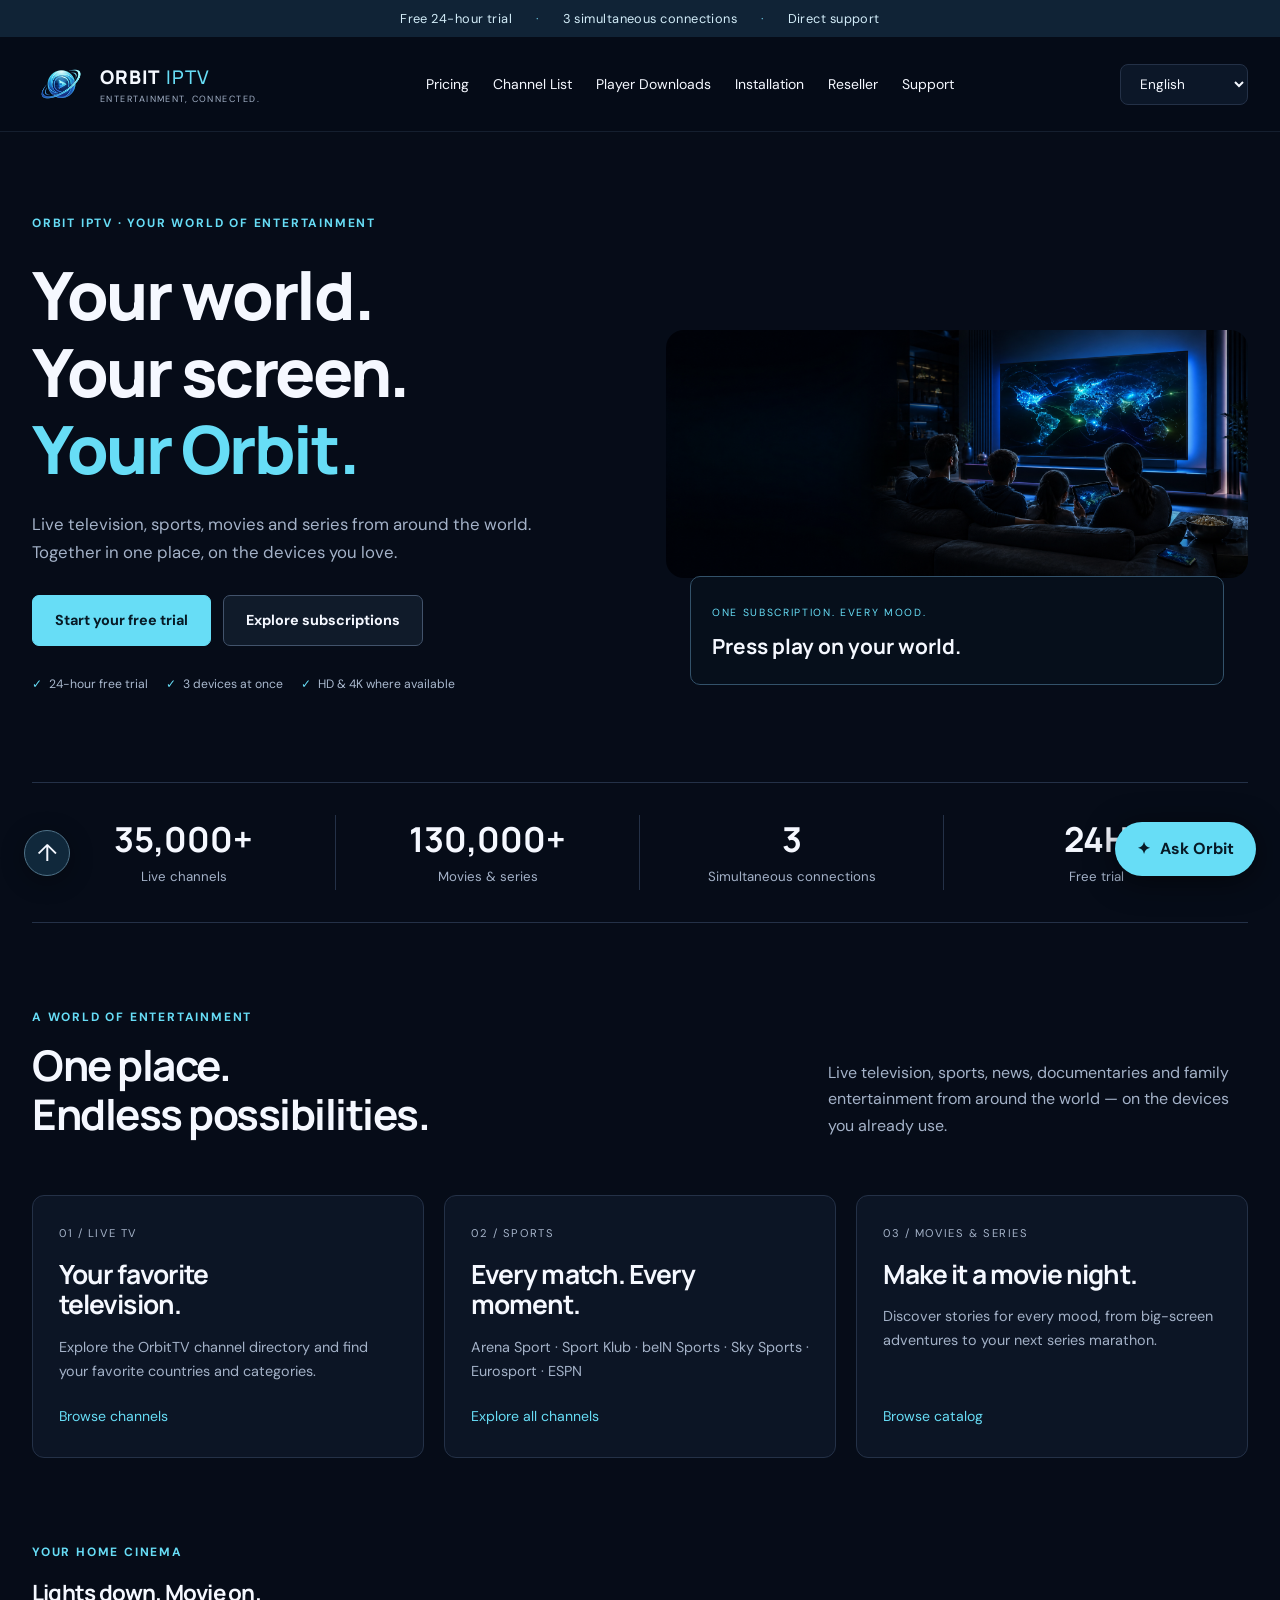
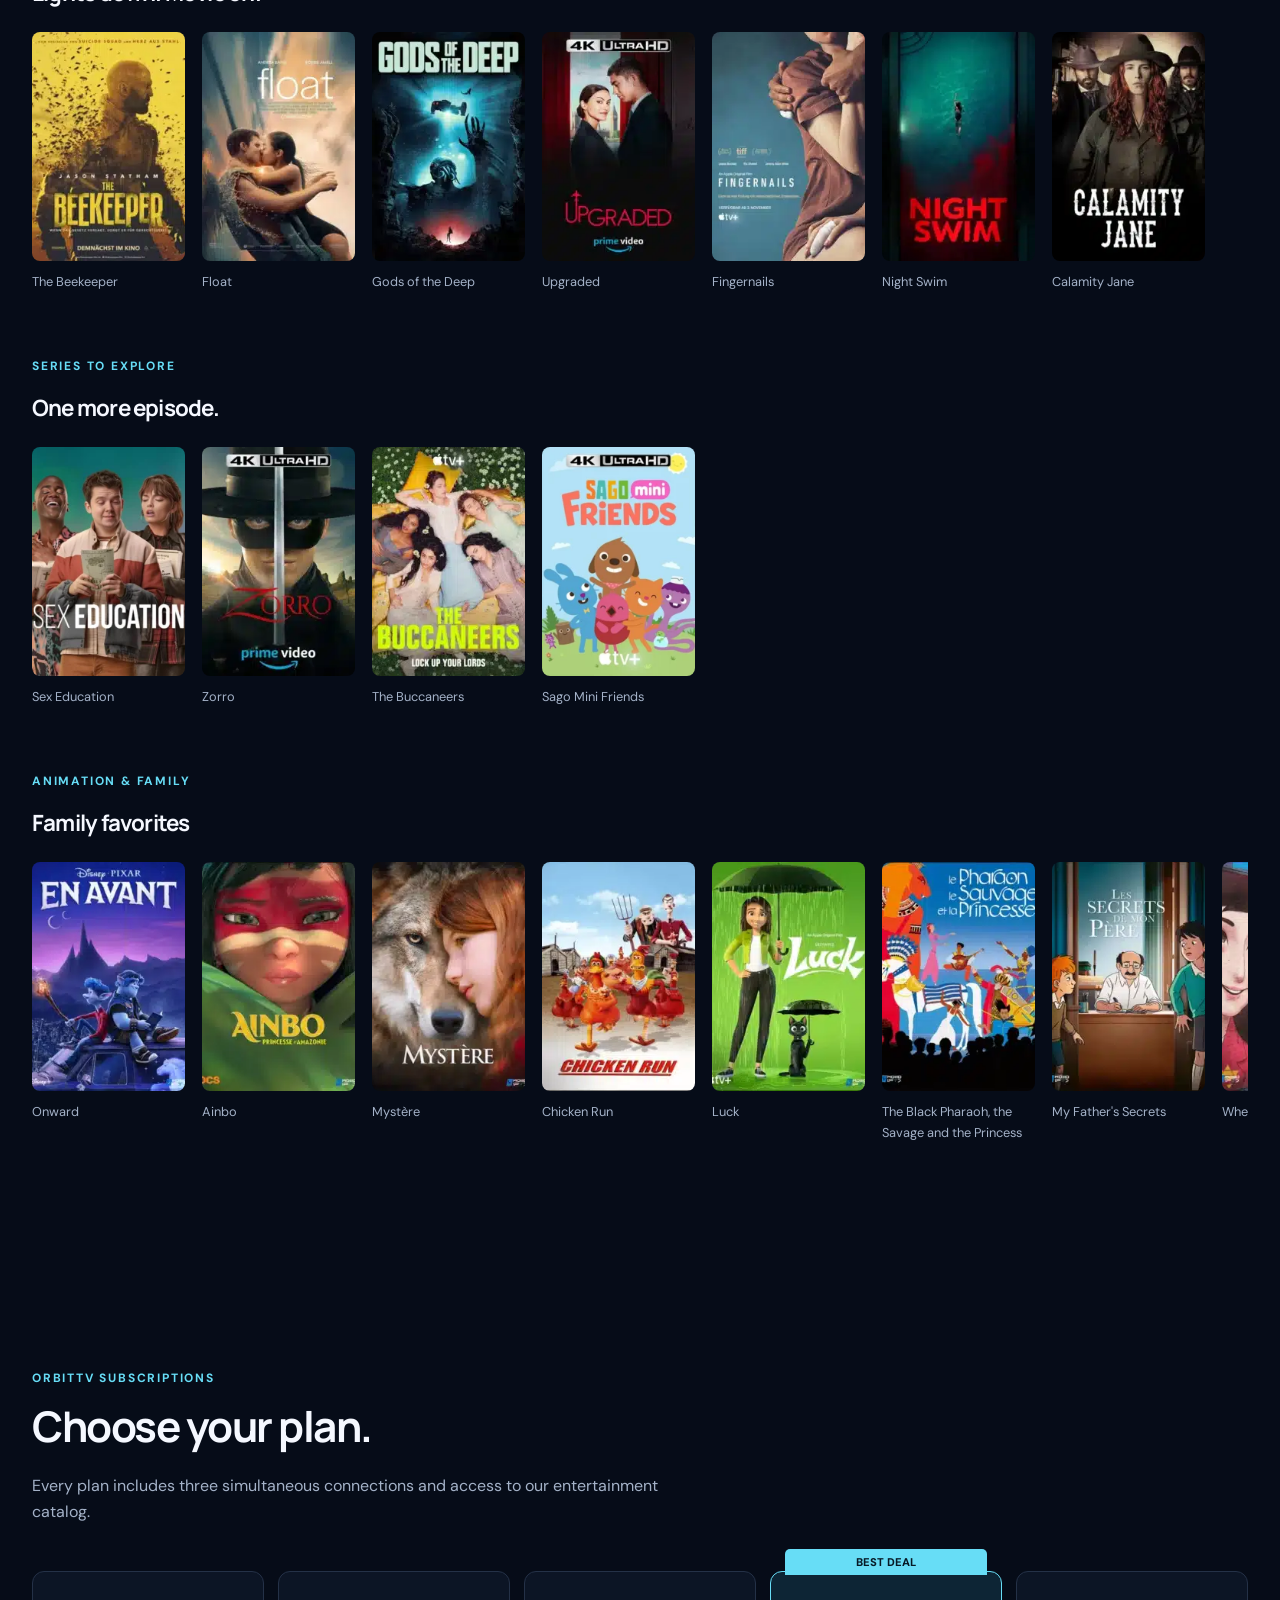
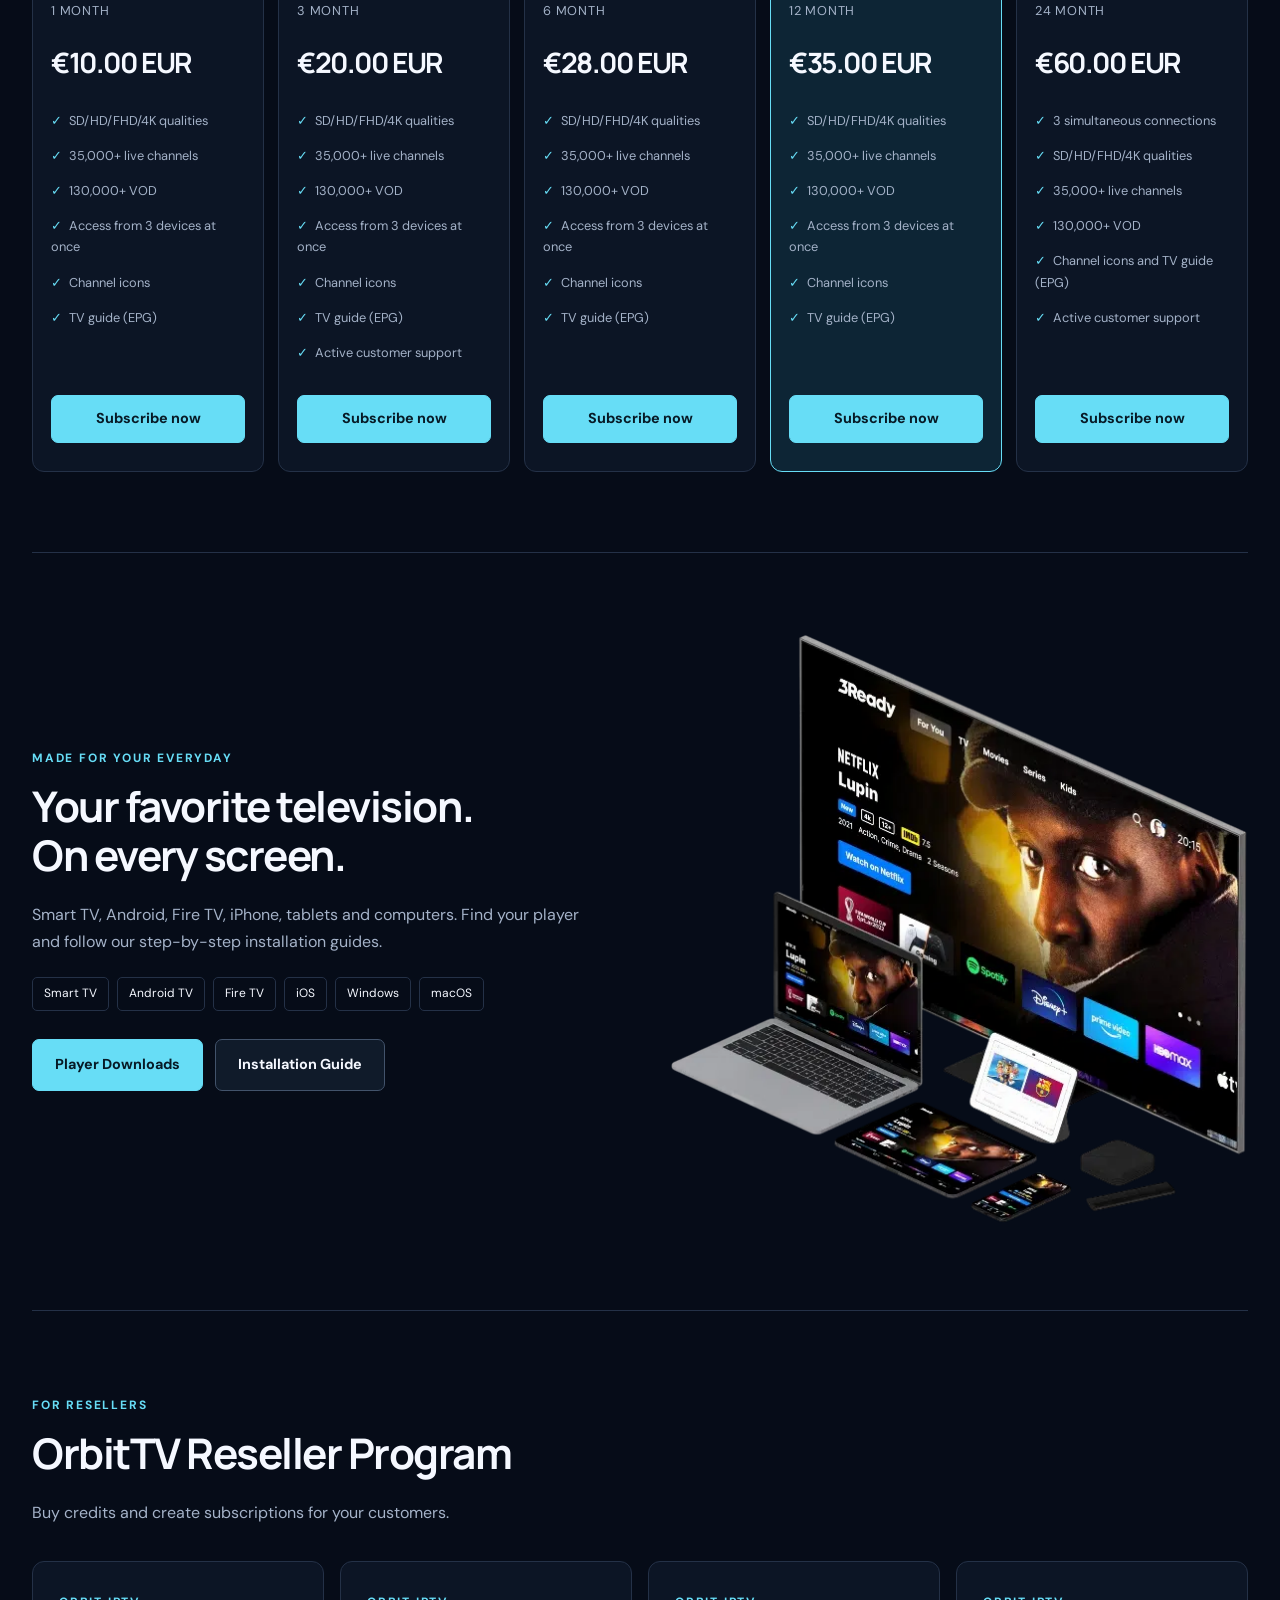
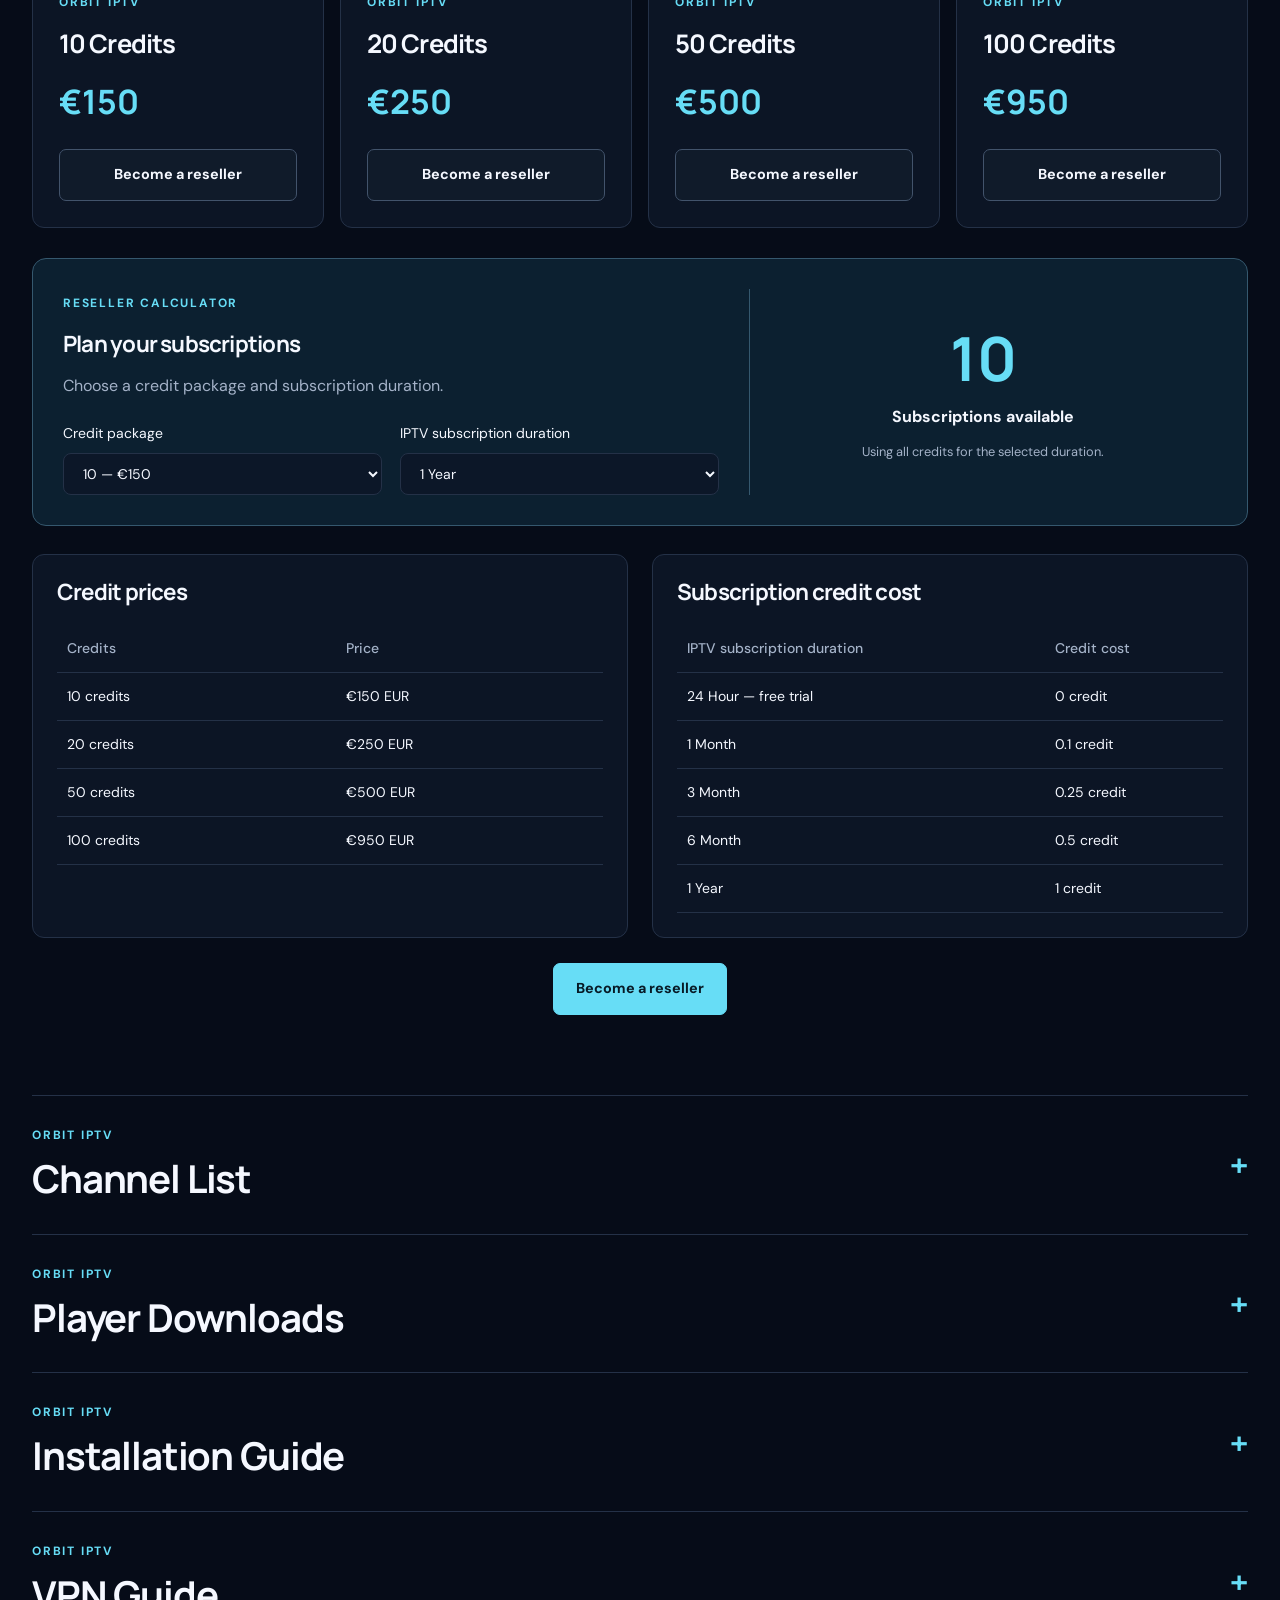
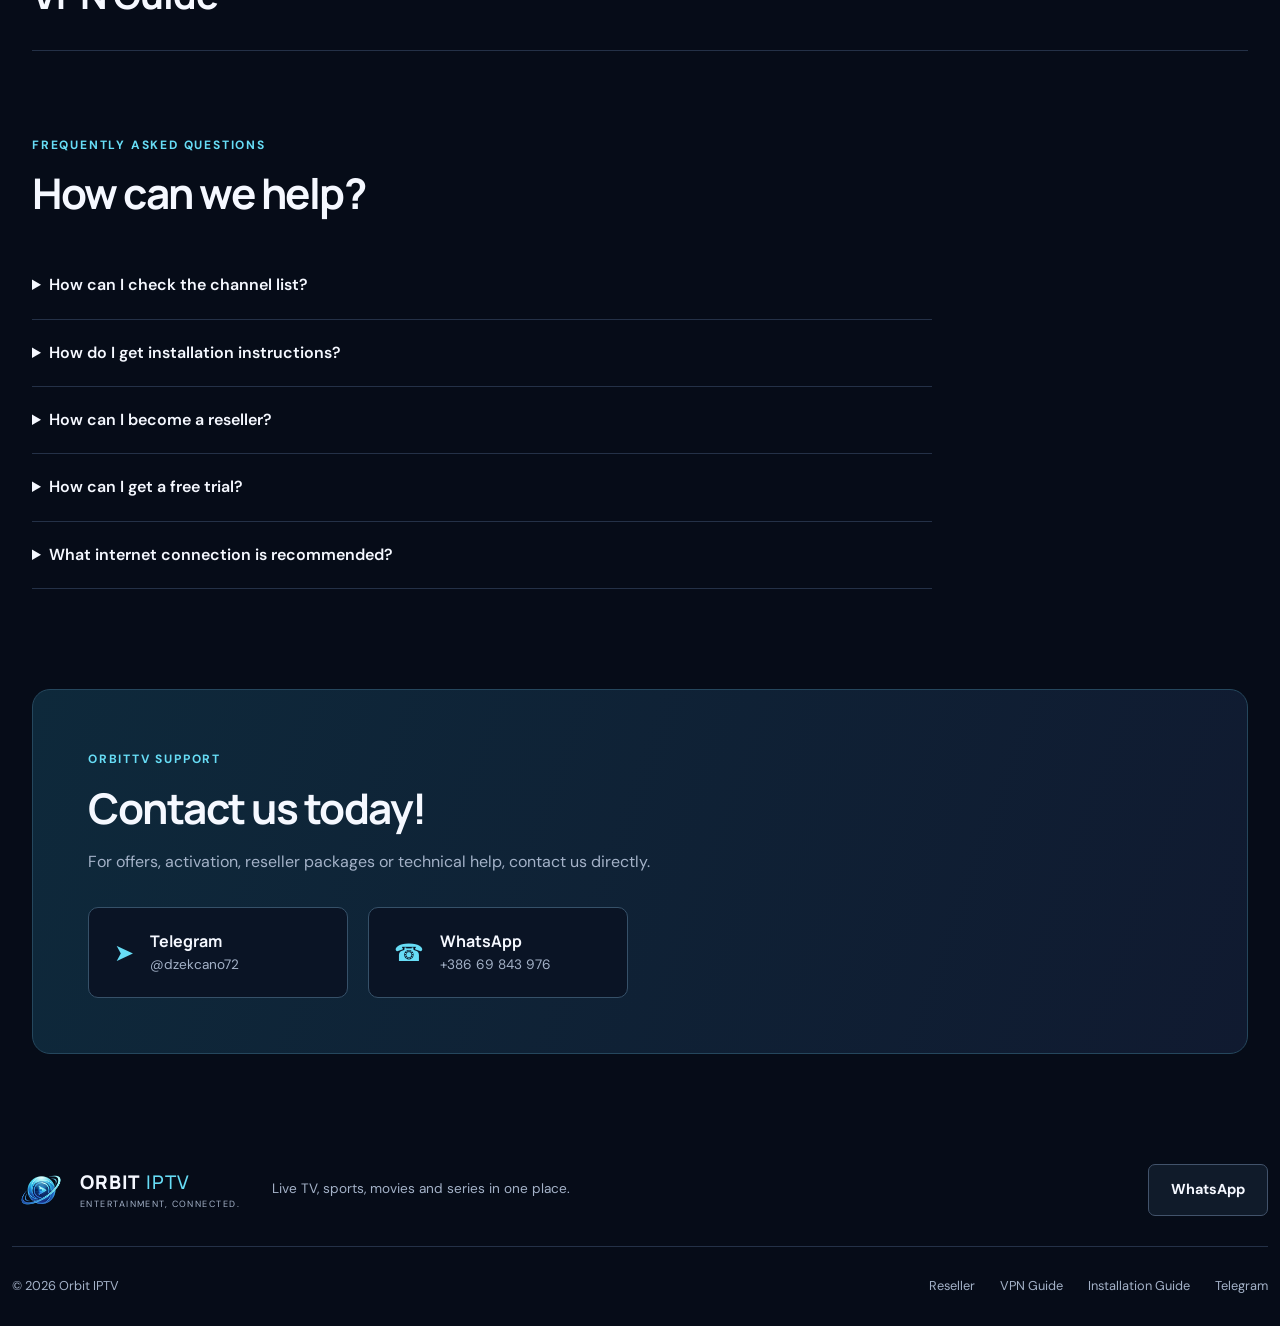
==== index.html @ 63619c40 "Publish Orbit IPTV one-page multilingual website" ====
<!doctype html><html lang="en"><head><meta charset="utf-8"><meta name="viewport" content="width=device-width,initial-scale=1"><title>Live TV. Movies. Your world. | Orbit IPTV</title><meta name="description" content="International live TV, sports, movies and series. Explore Orbit IPTV subscriptions, a free 24-hour trial, player downloads and device setup guides."><meta name="theme-color" content="#060c18"><link rel="icon" href="assets/logo.png"><meta property="og:title" content="Live TV. Movies. Your world. | Orbit IPTV"><meta property="og:description" content="Live TV, sports, movies and series. Three simultaneous connections and direct support."><meta property="og:image" content="https://orbitiptv.github.io/assets/orbit-logo.png"><link rel="stylesheet" href="style.css"><script src="site-language.js" defer></script><script src="app.js" defer></script><script src="catalog.js" defer></script><script src="guide.js" defer></script><script src="chat.js" defer></script></head><body class="" id="top"><a class="skip" href="#main">Skip to content</a><div class="announcement">Free 24-hour trial <span>·</span> 3 simultaneous connections <span>·</span> Direct support</div><header class="header"><div class="nav-shell"><a class="brand" href="#top" aria-label="Orbit IPTV home"><img src="assets/logo.png" width="58" height="50" alt="Orbit IPTV"><span>ORBIT<span class="brand-light"> IPTV</span><small>ENTERTAINMENT, CONNECTED.</small></span></a><button class="menu-toggle" aria-label="Open navigation" aria-expanded="false" aria-controls="main-nav">☰</button><nav id="main-nav" aria-label="Main navigation"><a href="#pricing">Pricing</a><a href="#channels">Channel List</a><a href="#players">Player Downloads</a><a href="#installation">Installation</a><a href="#resellers">Reseller</a><a href="#support">Support</a></nav><select id="site-language" aria-label="Choose language"><option value="en">English</option></select></div></header><main id="main"><section class="hero"><div class="hero-copy"><p class="eyebrow">ORBIT IPTV · YOUR WORLD OF ENTERTAINMENT</p><h1>Your world.<br>Your screen.<br><em>Your Orbit.</em></h1><p class="lead">Live television, sports, movies and series from around the world. Together in one place, on the devices you love.</p><div class="hero-actions"><a class="primary" href="https://wa.me/38669843976?text=Hello%2C%20I%20would%20like%20a%20free%2024-hour%20Orbit%20IPTV%20trial.">Start your free trial</a><a class="secondary" href="#pricing">Explore subscriptions</a></div><div class="hero-proof"><span>24-hour free trial</span><span>3 devices at once</span><span>HD &amp; 4K where available</span></div></div><div class="hero-art"><img src="assets/cinema.png" alt="OrbitTV entertainment on your home screen" width="720" height="720" fetchpriority="high"><div class="art-caption"><span>ONE SUBSCRIPTION. EVERY MOOD.</span><strong>Press play on your world.</strong></div></div></section><section class="stats-band" aria-label="Orbit IPTV at a glance"><div><strong>35,000+</strong><span>Live channels</span></div><div><strong>130,000+</strong><span>Movies &amp; series</span></div><div><strong>3</strong><span>Simultaneous connections</span></div><div><strong>24H</strong><span>Free trial</span></div></section><section class="section"><div class="section-heading split-heading"><div><span class="eyebrow">A WORLD OF ENTERTAINMENT</span><h2>One place.<br>Endless possibilities.</h2></div><p>Live television, sports, news, documentaries and family entertainment from around the world — on the devices you already use.</p></div><div class="category-grid"><a href="#channels" class="category-card"><span class="category-index">01 / LIVE TV</span><h3>Your favorite television.</h3><p>Explore the OrbitTV channel directory and find your favorite countries and categories.</p><span class="text-link">Browse channels</span></a><a href="#channels" class="category-card"><span class="category-index">02 / SPORTS</span><h3>Every match. Every moment.</h3><p>Arena Sport · Sport Klub · beIN Sports · Sky Sports · Eurosport · ESPN</p><span class="text-link">Explore all channels</span></a><a href="#channels" class="category-card"><span class="category-index">03 / MOVIES & SERIES</span><h3>Make it a movie night.</h3><p>Discover stories for every mood, from big-screen adventures to your next series marathon.</p><span class="text-link">Browse catalog</span></a></div></section><div class="section movie-section"><section class="poster-shelf" aria-labelledby="movie-heading"><div class="shelf-heading"><div><span class="eyebrow">YOUR HOME CINEMA</span><h3 id="movie-heading">Lights down. Movie on.</h3></div></div><div id="movie-track" class="poster-track" tabindex="0" role="region" aria-label="Lights down. Movie on. carousel"><figure class="poster-card"><img src="assets/imported/assets_entertainment_movie-1.webp" alt="The Beekeeper poster" loading="lazy" width="200" height="300"><figcaption>The Beekeeper</figcaption></figure><figure class="poster-card"><img src="assets/imported/assets_entertainment_movie-2.webp" alt="Float poster" loading="lazy" width="200" height="300"><figcaption>Float</figcaption></figure><figure class="poster-card"><img src="assets/imported/assets_entertainment_movie-3.webp" alt="Gods of the Deep poster" loading="lazy" width="200" height="300"><figcaption>Gods of the Deep</figcaption></figure><figure class="poster-card"><img src="assets/imported/assets_entertainment_movie-4.webp" alt="Upgraded poster" loading="lazy" width="200" height="300"><figcaption>Upgraded</figcaption></figure><figure class="poster-card"><img src="assets/imported/assets_entertainment_movie-5.webp" alt="Fingernails poster" loading="lazy" width="200" height="300"><figcaption>Fingernails</figcaption></figure><figure class="poster-card"><img src="assets/imported/assets_entertainment_movie-6.webp" alt="Night Swim poster" loading="lazy" width="200" height="300"><figcaption>Night Swim</figcaption></figure><figure class="poster-card"><img src="assets/imported/assets_entertainment_movie-7.webp" alt="Calamity Jane poster" loading="lazy" width="200" height="300"><figcaption>Calamity Jane</figcaption></figure></div></section><section class="poster-shelf" aria-labelledby="series-heading"><div class="shelf-heading"><div><span class="eyebrow">SERIES TO EXPLORE</span><h3 id="series-heading">One more episode.</h3></div></div><div id="series-track" class="poster-track" tabindex="0" role="region" aria-label="One more episode. carousel"><figure class="poster-card"><img src="assets/imported/assets_entertainment_series-1.webp" alt="Sex Education poster" loading="lazy" width="200" height="300"><figcaption>Sex Education</figcaption></figure><figure class="poster-card"><img src="assets/imported/assets_entertainment_series-2.webp" alt="Zorro poster" loading="lazy" width="200" height="300"><figcaption>Zorro</figcaption></figure><figure class="poster-card"><img src="assets/imported/assets_entertainment_series-3.webp" alt="The Buccaneers poster" loading="lazy" width="200" height="300"><figcaption>The Buccaneers</figcaption></figure><figure class="poster-card"><img src="assets/imported/assets_entertainment_series-4.webp" alt="Sago Mini Friends poster" loading="lazy" width="200" height="300"><figcaption>Sago Mini Friends</figcaption></figure></div></section><section class="poster-shelf" aria-labelledby="kids-heading"><div class="shelf-heading"><div><span class="eyebrow">ANIMATION & FAMILY</span><h3 id="kids-heading">Family favorites</h3></div></div><div id="kids-track" class="poster-track" tabindex="0" role="region" aria-label="Family favorites carousel"><figure class="poster-card"><img src="assets/imported/assets_entertainment_kids-1.webp" alt="Onward poster" loading="lazy" width="200" height="300"><figcaption>Onward</figcaption></figure><figure class="poster-card"><img src="assets/imported/assets_entertainment_kids-2.webp" alt="Ainbo poster" loading="lazy" width="200" height="300"><figcaption>Ainbo</figcaption></figure><figure class="poster-card"><img src="assets/imported/assets_entertainment_kids-3.webp" alt="Mystère poster" loading="lazy" width="200" height="300"><figcaption>Mystère</figcaption></figure><figure class="poster-card"><img src="assets/imported/assets_entertainment_kids-4.webp" alt="Chicken Run poster" loading="lazy" width="200" height="300"><figcaption>Chicken Run</figcaption></figure><figure class="poster-card"><img src="assets/imported/assets_entertainment_kids-5.webp" alt="Luck poster" loading="lazy" width="200" height="300"><figcaption>Luck</figcaption></figure><figure class="poster-card"><img src="assets/imported/assets_entertainment_kids-6.webp" alt="The Black Pharaoh, the Savage and the Princess poster" loading="lazy" width="200" height="300"><figcaption>The Black Pharaoh, the Savage and the Princess</figcaption></figure><figure class="poster-card"><img src="assets/imported/assets_entertainment_kids-7.webp" alt="My Father&#x27;s Secrets poster" loading="lazy" width="200" height="300"><figcaption>My Father&#x27;s Secrets</figcaption></figure><figure class="poster-card"><img src="assets/imported/assets_entertainment_kids-8.webp" alt="Where Is Anne Frank poster" loading="lazy" width="200" height="300"><figcaption>Where Is Anne Frank</figcaption></figure></div></section></div><section id="pricing" class="section"><div class="section-heading"><span class="eyebrow">OrbitTV subscriptions</span><h2>Choose your plan.</h2><p>Every plan includes three simultaneous connections and access to our entertainment catalog.</p></div><div class="plan-grid"><article><small>1 MONTH</small><strong>€10.00 EUR</strong><ul><li>SD/HD/FHD/4K qualities</li><li>35,000+ live channels</li><li>130,000+ VOD</li><li>Access from 3 devices at once</li><li>Channel icons</li><li>TV guide (EPG)</li></ul><a class="primary" data-order href="https://wa.me/38669843976">Subscribe now</a></article><article><small>3 MONTH</small><strong>€20.00 EUR</strong><ul><li>SD/HD/FHD/4K qualities</li><li>35,000+ live channels</li><li>130,000+ VOD</li><li>Access from 3 devices at once</li><li>Channel icons</li><li>TV guide (EPG)</li><li>Active customer support</li></ul><a class="primary" data-order href="https://wa.me/38669843976">Subscribe now</a></article><article><small>6 MONTH</small><strong>€28.00 EUR</strong><ul><li>SD/HD/FHD/4K qualities</li><li>35,000+ live channels</li><li>130,000+ VOD</li><li>Access from 3 devices at once</li><li>Channel icons</li><li>TV guide (EPG)</li></ul><a class="primary" data-order href="https://wa.me/38669843976">Subscribe now</a></article><article class="best-plan"><i>BEST DEAL</i><small>12 MONTH</small><strong>€35.00 EUR</strong><ul><li>SD/HD/FHD/4K qualities</li><li>35,000+ live channels</li><li>130,000+ VOD</li><li>Access from 3 devices at once</li><li>Channel icons</li><li>TV guide (EPG)</li></ul><a class="primary" data-order href="https://wa.me/38669843976">Subscribe now</a></article><article><small>24 MONTH</small><strong>€60.00 EUR</strong><ul><li>3 simultaneous connections</li><li>SD/HD/FHD/4K qualities</li><li>35,000+ live channels</li><li>130,000+ VOD</li><li>Channel icons and TV guide (EPG)</li><li>Active customer support</li></ul><a class="primary" data-order href="https://wa.me/38669843976">Subscribe now</a></article></div></section><section class="section devices-section"><div><span class="eyebrow">MADE FOR YOUR EVERYDAY</span><h2>Your favorite television.<br>On every screen.</h2><p>Smart TV, Android, Fire TV, iPhone, tablets and computers. Find your player and follow our step-by-step installation guides.</p><div class="device-tags"><span>Smart TV</span><span>Android TV</span><span>Fire TV</span><span>iOS</span><span>Windows</span><span>macOS</span></div><div class="hero-actions"><a class="primary" href="#players">Player Downloads</a><a class="secondary" href="#installation">Installation Guide</a></div></div><img src="assets/devices.webp" alt="Television, tablet and phone showing entertainment" width="800" height="650" loading="lazy"></section><section id="resellers" class="section"><div class="section-heading"><span class="eyebrow">For resellers</span><h2>OrbitTV Reseller Program</h2><p>Buy credits and create subscriptions for your customers.</p></div><div class="reseller-packages"><article><span class="eyebrow">ORBIT IPTV</span><h3><span>10</span> <span>Credits</span></h3><strong class="reseller-price">€150</strong><a class="secondary" href="https://wa.me/38669843976?text=Hello%2C%20I%20would%20like%20the%20Orbit%20IPTV%20reseller%20package%20with%2010%20credits%20for%20%E2%82%AC150.%20Please%20send%20me%20the%20activation%20details.">Become a reseller</a></article><article><span class="eyebrow">ORBIT IPTV</span><h3><span>20</span> <span>Credits</span></h3><strong class="reseller-price">€250</strong><a class="secondary" href="https://wa.me/38669843976?text=Hello%2C%20I%20would%20like%20the%20Orbit%20IPTV%20reseller%20package%20with%2020%20credits%20for%20%E2%82%AC250.%20Please%20send%20me%20the%20activation%20details.">Become a reseller</a></article><article><span class="eyebrow">ORBIT IPTV</span><h3><span>50</span> <span>Credits</span></h3><strong class="reseller-price">€500</strong><a class="secondary" href="https://wa.me/38669843976?text=Hello%2C%20I%20would%20like%20the%20Orbit%20IPTV%20reseller%20package%20with%2050%20credits%20for%20%E2%82%AC500.%20Please%20send%20me%20the%20activation%20details.">Become a reseller</a></article><article><span class="eyebrow">ORBIT IPTV</span><h3><span>100</span> <span>Credits</span></h3><strong class="reseller-price">€950</strong><a class="secondary" href="https://wa.me/38669843976?text=Hello%2C%20I%20would%20like%20the%20Orbit%20IPTV%20reseller%20package%20with%20100%20credits%20for%20%E2%82%AC950.%20Please%20send%20me%20the%20activation%20details.">Become a reseller</a></article></div><div class="reseller-calculator"><div><span class="eyebrow">Reseller calculator</span><h3>Plan your subscriptions</h3><p>Choose a credit package and subscription duration.</p><div class="reseller-controls"><label for="reseller-package">Credit package<select id="reseller-package"><option value="10">10 — €150</option><option value="20">20 — €250</option><option value="50">50 — €500</option><option value="100">100 — €950</option></select></label><label for="reseller-duration">IPTV subscription duration<select id="reseller-duration"><option value="10">1 Month</option><option value="25">3 Month</option><option value="50">6 Month</option><option value="100" selected>1 Year</option></select></label></div></div><div class="reseller-result" role="status" aria-live="polite" aria-atomic="true"><strong id="reseller-count">10</strong><span>Subscriptions available</span><p>Using all credits for the selected duration.</p></div></div><div class="tables"><article><h3>Credit prices</h3><div class="table-wrap"><table><thead><tr><th>Credits</th><th>Price</th></tr></thead><tbody><tr><td>10 credits</td><td>€150 EUR</td></tr><tr><td>20 credits</td><td>€250 EUR</td></tr><tr><td>50 credits</td><td>€500 EUR</td></tr><tr><td>100 credits</td><td>€950 EUR</td></tr></tbody></table></div></article><article><h3>Subscription credit cost</h3><div class="table-wrap"><table><thead><tr><th>IPTV subscription duration</th><th>Credit cost</th></tr></thead><tbody><tr><td>24 Hour — free trial</td><td>0 credit</td></tr><tr><td>1 Month</td><td>0.1 credit</td></tr><tr><td>3 Month</td><td>0.25 credit</td></tr><tr><td>6 Month</td><td>0.5 credit</td></tr><tr><td>1 Year</td><td>1 credit</td></tr></tbody></table></div></article></div><div class="center"><a class="primary" href="https://wa.me/38669843976">Become a reseller</a></div></section><section id="channels" class="section consolidated"><details class="section-disclosure"><summary><span class="eyebrow">ORBIT IPTV</span><span class="disclosure-title">Channel List</span><span class="disclosure-plus" aria-hidden="true">+</span></summary><div class="interior catalog">
<section class="hero"><div class="eyebrow">Orbit IPTV</div><h2>Channel List</h2><ul><li>A wide selection of television channels for your entertainment needs.</li><li>Search by channel name, category or country.</li><li>Select a country or region to browse its channels.</li></ul></section>
<hr>
<section class="stats"><p>Choose Live channels, Movies or Series, then select a country or region on the left.</p><div class="stat-grid"><div><strong id="liveCount">53.493</strong><span>live channels</span></div><div><strong id="movieCount">195.964</strong><span>movies / VOD entries</span></div><div><strong id="seriesCount">1.154.563</strong><span>series / episode entries</span></div></div><p class="catalog-summary"><span id="countryCount">81</span> countries, regions and language groups · <span id="categoryCountTop">1.373</span> content categories</p><button id="showAll" class="primary">Browse catalog</button></section>
<div id="contentTabs" class="content-tabs" role="group" aria-label="Content type"><button type="button" data-kind="live" aria-pressed="true">Live channels</button><button type="button" data-kind="movies" aria-pressed="false">Movies</button><button type="button" data-kind="series" aria-pressed="false">Series</button></div><p id="catalogStatus" role="status"></p><section id="browser" class="browser"><article><h2>Countries / regions</h2><form id="categoryForm"><input id="categorySearch" type="search" placeholder="Search country, region or category..."><button type="submit">Search</button></form><div id="categoryList" class="list"></div><div id="categoryPages" class="pages"></div></article><article><h2 id="contentTitle">Live channels</h2><label class="group-filter">Category<select id="groupSelect" disabled><option value="">All categories</option></select></label><form id="channelForm"><input id="channelQuery" type="search" placeholder="Search titles in the selected country..."><button type="submit">Search</button></form><div id="selectedCategory" class="selected" hidden></div><div id="channelsList" class="channel-list"><p class="hint">Select a country or region on the left.</p></div><div id="channelPages" class="pages"></div></article></section>
<section class="questions"><h2>Any questions?</h2><p>We are here to help with subscriptions, channels and setup.</p><div class="contact-cards"><a href="https://t.me/dzekcano72" target="_blank" rel="noopener"><b>Telegram</b><span>@dzekcano72</span></a><a href="https://wa.me/38669843976" target="_blank" rel="noopener"><b>WhatsApp</b><span>+386 69 843 976</span></a></div></section>
</div></details></section><section id="players" class="section consolidated"><details class="section-disclosure"><summary><span class="eyebrow">ORBIT IPTV</span><span class="disclosure-title">Player Downloads</span><span class="disclosure-plus" aria-hidden="true">+</span></summary><div class="interior players">
  <section class="intro shell">
    <a class="back" href="#top">← Orbit IPTV home</a>
    <p class="eyebrow"><span class="orbit-tag">ORBIT COLLECTION</span> APPS FOR EVERY SCREEN</p>
    <h2>Press play.<br><span>Make it ORBIT.</span></h2>
    <p class="lead">Your next screen starts here. Get an ORBIT player, copy your Downloader code and follow the setup guide.</p><nav class="collection-nav" aria-label="Player collections"><a class="active" href="#players-downloads">ORBIT Players <span>11</span></a><a href="#players-other-players">Smarters Pro</a><a href="#players-premium-players">Premium collection <span>28</span></a></nav>
  </section>
  <section id="players-downloads" class="shell downloads" aria-labelledby="players-download-title">
    <div class="section-heading"><h2 id="players-download-title"><span class="section-number">01 /</span> ORBIT Xtream Players</h2><p class="collection-label">START WITH ORBIT</p></div>
    <div class="download-grid">
      <article class="download-card">
        <div class="card-top"><span class="platform">WINDOWS</span><span class="version">v0.2.0</span></div>
        <div class="device">PC</div><h3>ORBIT Xtream Player</h3>
        <p class="compatibility">Windows 10 &amp; Windows 11</p>
        <p class="description">Install the player on your PC and sign in with your ORBIT username and password.</p>
        <div class="download-action"><a class="button primary" href="https://orbitiptv.github.io/downloads/orbit-xtream-player-windows-setup.exe" download>Download for Windows</a><span class="file-info">EXE · 24.3 MB</span></div>
        <p class="hint">Run the setup file. The installer adds a desktop shortcut.</p>
      </article>
      <article class="download-card featured">
        <div class="card-top"><span class="platform">ANDROID / FIRE TV</span><span class="version">PRO v1.0.1</span></div>
        <div class="device">TV + MOBILE</div><h3>ORBIT Xtream Player PRO</h3>
        <p class="compatibility">Phone · Tablet · Android TV · Fire Stick</p>
        <p class="description">The ORBIT player for your Android devices, TV Box and Amazon Fire TV.</p>
        <div class="download-action"><a class="button primary" href="https://orbitiptv.github.io/downloads/orbit-xtream-player-android-pro.apk" download>Download Android APK</a><span class="file-info">APK · 91.3 MB</span></div>
        <div class="downloader"><div><span>Downloader code</span><strong id="players-downloader-code">5370400</strong></div><button type="button" id="players-copy-code" aria-label="Copy Downloader code 5370400">Copy</button></div>
        <p class="hint">On Fire TV, enter this code in the Downloader app.</p>
        <p id="players-copy-status" class="copy-status" role="status" aria-live="polite"></p>
      </article>
      <article class="download-card">
        <div class="card-top"><span class="platform">macOS</span><span class="version">PRO v1.0.0</span></div>
        <div class="device">MAC</div><h3>ORBIT Xtream Player PRO</h3>
        <p class="compatibility">macOS 12+ · Intel &amp; Apple Silicon</p>
        <p class="description">Download the Mac player, open the DMG and drag the app to Applications.</p>
        <div class="download-action"><a class="button primary" href="https://orbitiptv.github.io/downloads/orbit-xtream-player-macos.dmg" download>Download for macOS</a><span class="file-info">DMG · 39.4 MB</span></div>
        <p class="hint">This version is unsigned. See the installation guide if macOS blocks the app.</p>
      </article>
    </div>
  </section>
  <section class="shell more-players" id="players-orbit-players" aria-labelledby="players-more-title"><div class="section-heading"><div><p class="eyebrow">THE ORBIT FAMILY</p><h2 id="players-more-title">Made for your TV.</h2></div><a class="text-link" href="#players-other-players">Other players ↓</a></div><div class="catalog-grid"><article class="catalog-card orbit-catalog-card"><img class="catalog-screenshot" src="assets/imported/Installation-Guide_assets_players_orbit-tv-20260910.jpg" alt="Orbit TV" loading="lazy"><div class="catalog-body"><span class="platform">ORBIT PLAYER</span><h3>Orbit TV</h3><p class="hint">Android · Android TV · TV Box · Fire TV</p><div class="catalog-code"><div><span>Downloader code</span><strong>8964963</strong></div><button class="copy-player-code" type="button" data-code="8964963" aria-label="Copy Downloader code 8964963">Copy</button><span class="catalog-copy-status" role="status" aria-live="polite"></span></div><a class="button primary" href="https://www.dropbox.com/scl/fi/jpbd7oztoyssk2792xhz0/OrbitTV.apk?rlkey=6338grlvasxphj5q79tidvix2&amp;dl=1">Download APK</a><a class="catalog-guide" href="#orbit-tv">Installation guide →</a></div></article>
<article class="catalog-card orbit-catalog-card"><img class="catalog-screenshot" src="assets/imported/Installation-Guide_assets_players_orbit-tv-max-20260910.jpg" alt="Orbit TV Max" loading="lazy"><div class="catalog-body"><span class="platform">ORBIT PLAYER</span><h3>Orbit TV Max</h3><p class="hint">Android · Android TV · TV Box · Fire TV</p><div class="catalog-code"><div><span>Downloader code</span><strong>4373639</strong></div><button class="copy-player-code" type="button" data-code="4373639" aria-label="Copy Downloader code 4373639">Copy</button><span class="catalog-copy-status" role="status" aria-live="polite"></span></div><a class="button primary" href="https://www.dropbox.com/scl/fi/qm563a28ovwv0opp84wek/Orbit-TV-Max.apk?rlkey=qnp95z3av1uu4jedp4amxes10&amp;dl=1">Download APK</a><a class="catalog-guide" href="#orbit-tv-max">Installation guide →</a></div></article>
<article class="catalog-card orbit-catalog-card"><img class="catalog-screenshot" src="assets/imported/Installation-Guide_assets_players_orbit-tv-plus-20260910.jpg" alt="Orbit TV Plus" loading="lazy"><div class="catalog-body"><span class="platform">ORBIT PLAYER</span><h3>Orbit TV Plus</h3><p class="hint">Android · Android TV · TV Box · Fire TV</p><div class="catalog-code"><div><span>Downloader code</span><strong>4616143</strong></div><button class="copy-player-code" type="button" data-code="4616143" aria-label="Copy Downloader code 4616143">Copy</button><span class="catalog-copy-status" role="status" aria-live="polite"></span></div><a class="button primary" href="https://www.dropbox.com/scl/fi/ur6vzek15l9p6n5uei0lg/Orbit-TV-Plus.apk?rlkey=k7n0pl3yer3eqzvuhtynzojws&amp;dl=1">Download APK</a><a class="catalog-guide" href="#orbit-tv-plus">Installation guide →</a></div></article>
<article class="catalog-card orbit-catalog-card"><img class="catalog-screenshot" src="assets/imported/Installation-Guide_assets_players_orbit-tv-pro-20260910.jpg" alt="Orbit TV Pro" loading="lazy"><div class="catalog-body"><span class="platform">ORBIT PLAYER</span><h3>Orbit TV Pro</h3><p class="hint">Android · Android TV · TV Box · Fire TV</p><div class="catalog-code"><div><span>Downloader code</span><strong>8466222</strong></div><button class="copy-player-code" type="button" data-code="8466222" aria-label="Copy Downloader code 8466222">Copy</button><span class="catalog-copy-status" role="status" aria-live="polite"></span></div><a class="button primary" href="https://www.dropbox.com/scl/fi/6qnkuitemzkqfojj68n97/Orbit-TV-Pro.apk?rlkey=63ngxpft1iswyqlbirz1cd9e5&amp;dl=1">Download APK</a><a class="catalog-guide" href="#orbit-tv-pro">Installation guide →</a></div></article>
<article class="catalog-card orbit-catalog-card"><img class="catalog-screenshot" src="assets/imported/Installation-Guide_assets_players_orbit-tv-vu-player.png" alt="ORBIT TV VU PLAYER" loading="lazy"><div class="catalog-body"><span class="platform">ORBIT PLAYER</span><h3>ORBIT TV VU PLAYER</h3><p class="hint">Android · Android TV · TV Box · Fire TV</p><div class="catalog-code"><div><span>Downloader code</span><strong>4497123</strong></div><button class="copy-player-code" type="button" data-code="4497123" aria-label="Copy Downloader code 4497123">Copy</button><span class="catalog-copy-status" role="status" aria-live="polite"></span></div><a class="button primary" href="https://media.githubusercontent.com/media/orbitiptv/orbitiptv.github.io/main/downloads/orbit-tv-vu-player.apk">Download APK</a><a class="catalog-guide" href="#orbit-tv-vu-player">Installation guide →</a></div></article>
<article class="catalog-card orbit-catalog-card"><img class="catalog-screenshot" src="assets/imported/Installation-Guide_assets_players_tivimate.png" alt="TiviMate 5.1.7 ORBIT TV" loading="lazy"><div class="catalog-body"><span class="platform">ORBIT PLAYER</span><h3>TiviMate 5.1.7 ORBIT TV</h3><p class="hint">Android · Android TV · TV Box · Fire TV</p><div class="catalog-code"><div><span>Downloader code</span><strong>3074607</strong></div><button class="copy-player-code" type="button" data-code="3074607" aria-label="Copy Downloader code 3074607">Copy</button><span class="catalog-copy-status" role="status" aria-live="polite"></span></div><a class="button primary" href="https://orbitiptv.github.io/downloads/tivimate-517-orbit-tv.apk">Download APK</a><a class="catalog-guide" href="#fire">Installation guide →</a></div></article>
<article class="catalog-card orbit-catalog-card"><img class="catalog-screenshot" src="assets/imported/Installation-Guide_assets_players_streamvalut-orbit-tv.png" alt="Streamvalut Orbit TV" loading="lazy"><div class="catalog-body"><span class="platform">ORBIT PLAYER</span><h3>Streamvalut Orbit TV</h3><p class="hint">Android · Android TV · TV Box · Fire TV</p><div class="catalog-code"><div><span>Downloader code</span><strong>6835686</strong></div><button class="copy-player-code" type="button" data-code="6835686" aria-label="Copy Downloader code 6835686">Copy</button><span class="catalog-copy-status" role="status" aria-live="polite"></span></div><a class="button primary" href="https://orbitiptv.github.io/downloads/streamvalut-orbit-tv.apk">Download APK</a><a class="catalog-guide" href="#streamvalut">Installation guide →</a></div></article>
<article class="catalog-card orbit-catalog-card"><img class="catalog-screenshot" src="assets/imported/Installation-Guide_assets_players_rivo-orbit-tv-player.png" alt="RIVO ORBIT TV PLAYER" loading="lazy"><div class="catalog-body"><span class="platform">ORBIT PLAYER</span><h3>RIVO ORBIT TV PLAYER</h3><p class="hint">Android · Android TV · TV Box · Fire TV</p><div class="catalog-code"><div><span>Downloader code</span><strong>8824834</strong></div><button class="copy-player-code" type="button" data-code="8824834" aria-label="Copy Downloader code 8824834">Copy</button><span class="catalog-copy-status" role="status" aria-live="polite"></span></div><a class="button primary" href="https://orbitiptv.github.io/downloads/rivo-orbit-tv-player.apk">Download APK</a><a class="catalog-guide" href="#rivo-orbit-tv-player">Installation guide →</a></div></article></div></section><section class="shell more-players" id="players-other-players" aria-labelledby="players-other-title"><div class="section-heading"><div><p class="eyebrow">OTHER PLAYERS</p><h2 id="players-other-title">IPTV Smarters Pro</h2></div></div><article class="smarters-download"><div><h3>IPTV Smarters Pro</h3><p>Installation guides for Android, Fire TV, Smart TV, Windows, macOS, Apple TV and iPhone.</p></div><a class="button primary" href="https://orbitiptv.github.io/Installation-Guide/iptv-smarters-pro/">Open installation guides</a></article></section><section class="shell more-players" id="players-premium-players" aria-labelledby="players-premium-title"><div class="section-heading"><div><p class="eyebrow">PREMIUM PLAYERS</p><h2 id="players-premium-title">Players for every platform</h2></div><a class="text-link" href="https://orbitiptv.github.io/Installation-Guide/activation/">Premium installation &amp; activation →</a></div><p class="catalog-note">These players require activation. Choose the link for your device; Android APK files are for Android and Fire TV, not Samsung Tizen, LG webOS, Vidaa or Roku.</p><div class="catalog-grid premium-grid"><article class="catalog-card"><div class="catalog-body"><div class="catalog-heading"><img class="catalog-logo" src="assets/imported/Installation-Guide_activation_assets_ibo-android.png" alt="IBO XPlayer" loading="lazy"><h3>IBO XPlayer</h3></div><ul class="variant-list"><li><a href="https://media.githubusercontent.com/media/orbitiptv/orbitiptv.github.io/main/downloads/ibo-xplayer.apk" target="_blank" rel="noopener noreferrer">ANDROID APK · v8828.0 <span aria-hidden="true">↗</span></a><div class="catalog-code"><div><span>Downloader code</span><strong>7947185</strong></div><button class="copy-player-code" type="button" data-code="7947185" aria-label="Copy Downloader code 7947185">Copy</button><span class="catalog-copy-status" role="status" aria-live="polite"></span></div></li><li><a href="https://play.google.com/store/apps/details?id=com.eedvistore.iboexplayer" target="_blank" rel="noopener noreferrer">GOOGLE PLAY <span aria-hidden="true">↗</span></a></li><li><a href="https://us.lgappstv.com/main/tvapp/detail?appId=1202699" target="_blank" rel="noopener noreferrer">LG &amp; SAMSUNG TV <span aria-hidden="true">↗</span></a></li><li><a href="https://channelstore.roku.com/details/5fb32819984bd00d31cf400ed246fdce:ed7cca82a93e2bed80758eb606cb5a2a/ibo-xplayer" target="_blank" rel="noopener noreferrer">ROKU <span aria-hidden="true">↗</span></a></li></ul><a class="catalog-guide" href="https://orbitiptv.github.io/Installation-Guide/activation/">Activation details →</a></div></article>
<article class="catalog-card"><div class="catalog-body"><div class="catalog-heading"><img class="catalog-logo" src="assets/imported/Installation-Guide_activation_assets_cr-android.png" alt="CR Player" loading="lazy"><h3>CR Player</h3></div><ul class="variant-list"><li><a href="https://media.githubusercontent.com/media/orbitiptv/orbitiptv.github.io/main/downloads/cr-player.apk" target="_blank" rel="noopener noreferrer">ANDROID APK · v10028.0 <span aria-hidden="true">↗</span></a><div class="catalog-code"><div><span>Downloader code</span><strong>2995877</strong></div><button class="copy-player-code" type="button" data-code="2995877" aria-label="Copy Downloader code 2995877">Copy</button><span class="catalog-copy-status" role="status" aria-live="polite"></span></div></li><li><a href="https://play.google.com/store/apps/details?id=com.storecr.acrplayer" target="_blank" rel="noopener noreferrer">GOOGLE PLAY <span aria-hidden="true">↗</span></a></li><li><a href="https://us.lgappstv.com/main/tvapp/detail?appId=1263843" target="_blank" rel="noopener noreferrer">LG &amp; SAMSUNG TV <span aria-hidden="true">↗</span></a></li><li><a href="https://channelstore.roku.com/details/f67cd32cd7b6a49ac1f9b9de3494dbaf:7c2fe46417f3903f0f01ae39be3f2930/cr-player" target="_blank" rel="noopener noreferrer">ROKU <span aria-hidden="true">↗</span></a></li></ul><a class="catalog-guide" href="https://orbitiptv.github.io/Installation-Guide/activation/">Activation details →</a></div></article>
<article class="catalog-card"><div class="catalog-body"><div class="catalog-heading"><img class="catalog-logo" src="assets/imported/Installation-Guide_activation_assets_smarters-vpn-tv.png" alt="Smarters VPN Player" loading="lazy"><h3>Smarters VPN Player</h3></div><ul class="variant-list"><li><a href="https://us.lgappstv.com/main/tvapp/detail?appId=1229254" target="_blank" rel="noopener noreferrer">LG &amp; SAMSUNG TV <span aria-hidden="true">↗</span></a></li></ul><a class="catalog-guide" href="https://orbitiptv.github.io/Installation-Guide/activation/">Activation details →</a></div></article>
<article class="catalog-card"><div class="catalog-body"><div class="catalog-heading"><img class="catalog-logo" src="assets/imported/Installation-Guide_activation_assets_hq-player-tv.png" alt="HQ Player" loading="lazy"><h3>HQ Player</h3></div><ul class="variant-list"><li><a href="https://us.lgappstv.com/main/tvapp/detail?appId=1297402" target="_blank" rel="noopener noreferrer">LG &amp; SAMSUNG TV <span aria-hidden="true">↗</span></a></li></ul><a class="catalog-guide" href="https://orbitiptv.github.io/Installation-Guide/activation/">Activation details →</a></div></article>
<article class="catalog-card"><div class="catalog-body"><div class="catalog-heading"><img class="catalog-logo" src="assets/imported/Installation-Guide_activation_assets_messi-tv.png" alt="Messi TV" loading="lazy"><h3>Messi TV</h3></div><ul class="variant-list"><li><a href="https://us.lgappstv.com/main/tvapp/detail?appId=1282530" target="_blank" rel="noopener noreferrer">LG &amp; SAMSUNG TV <span aria-hidden="true">↗</span></a></li></ul><a class="catalog-guide" href="https://orbitiptv.github.io/Installation-Guide/activation/">Activation details →</a></div></article>
<article class="catalog-card"><div class="catalog-body"><div class="catalog-heading"><img class="catalog-logo" src="assets/imported/Installation-Guide_activation_assets_ibo-vpn-tv.png" alt="IBO VPN Player" loading="lazy"><h3>IBO VPN Player</h3></div><ul class="variant-list"><li><a href="https://us.lgappstv.com/main/tvapp/detail?appId=1274322" target="_blank" rel="noopener noreferrer">LG &amp; SAMSUNG TV <span aria-hidden="true">↗</span></a></li></ul><a class="catalog-guide" href="https://orbitiptv.github.io/Installation-Guide/activation/">Activation details →</a></div></article>
<article class="catalog-card"><div class="catalog-body"><div class="catalog-heading"><img class="catalog-logo" src="assets/imported/Installation-Guide_activation_assets_duplex-vpn-tv.png" alt="Duplex VPN Play" loading="lazy"><h3>Duplex VPN Play</h3></div><ul class="variant-list"><li><a href="https://us.lgappstv.com/main/tvapp/detail?appId=1225546" target="_blank" rel="noopener noreferrer">LG &amp; SAMSUNG TV <span aria-hidden="true">↗</span></a></li></ul><a class="catalog-guide" href="https://orbitiptv.github.io/Installation-Guide/activation/">Activation details →</a></div></article>
<article class="catalog-card"><div class="catalog-body"><div class="catalog-heading"><img class="catalog-logo" src="assets/imported/Installation-Guide_activation_assets_duplex-vidaa.webp" alt="Duplex TV" loading="lazy"><h3>Duplex TV</h3></div><ul class="variant-list"><li><a href="https://apps.vidaa.com/web/app-detail?id=2558" target="_blank" rel="noopener noreferrer">VIDAA OS <span aria-hidden="true">↗</span></a></li></ul><a class="catalog-guide" href="https://orbitiptv.github.io/Installation-Guide/activation/">Activation details →</a></div></article>
<article class="catalog-card"><div class="catalog-body"><div class="catalog-heading"><img class="catalog-logo" src="assets/imported/Installation-Guide_activation_assets_ibo_ibo-player.png" alt="IBO Player" loading="lazy"><h3>IBO Player</h3></div><ul class="variant-list"><li><a href="https://ibodesk.com/iboupdate.apk" target="_blank" rel="noopener noreferrer">ANDROID APK · v229.8 <span aria-hidden="true">↗</span></a><div class="catalog-code"><div><span>Downloader code</span><strong>1171959</strong></div><button class="copy-player-code" type="button" data-code="1171959" aria-label="Copy Downloader code 1171959">Copy</button><span class="catalog-copy-status" role="status" aria-live="polite"></span></div></li><li><a href="https://apps.apple.com/us/app/ibo-player/id1547652240" target="_blank" rel="noopener noreferrer">IPHONE / IPAD <span aria-hidden="true">↗</span></a></li><li><a href="https://us.lgappstv.com/main/tvapp/detail?appId=1078555" target="_blank" rel="noopener noreferrer">LG &amp; SAMSUNG TV <span aria-hidden="true">↗</span></a></li><li><a href="https://e.pcloud.link/publink/show?code=kZxxqIZNk9TJOTPUbLScdhjoSvp774xtt77" target="_blank" rel="noopener noreferrer">OLD SAMSUNG <span aria-hidden="true">↗</span></a></li></ul><a class="catalog-guide" href="https://orbitiptv.github.io/Installation-Guide/activation/">Activation details →</a></div></article>
<article class="catalog-card"><div class="catalog-body"><div class="catalog-heading"><img class="catalog-logo" src="assets/imported/Installation-Guide_activation_assets_ibo_ibo-player-pro.png" alt="IBO Player Pro" loading="lazy"><h3>IBO Player Pro</h3></div><ul class="variant-list"><li><a href="https://ibodesk.com/iboplayerpro.apk" target="_blank" rel="noopener noreferrer">ANDROID APK · v10028.0 <span aria-hidden="true">↗</span></a><div class="catalog-code"><div><span>Downloader code</span><strong>923441</strong></div><button class="copy-player-code" type="button" data-code="923441" aria-label="Copy Downloader code 923441">Copy</button><span class="catalog-copy-status" role="status" aria-live="polite"></span></div></li><li><a href="https://apps.apple.com/us/app/ibo-player-pro/id1669696096" target="_blank" rel="noopener noreferrer">IPHONE / IPAD <span aria-hidden="true">↗</span></a></li><li><a href="https://us.lgappstv.com/main/tvapp/detail?appId=1203978" target="_blank" rel="noopener noreferrer">LG &amp; SAMSUNG TV <span aria-hidden="true">↗</span></a></li><li><a href="https://apps.vidaa.com/web/app-detail?id=2100" target="_blank" rel="noopener noreferrer">VIDAA OS <span aria-hidden="true">↗</span></a></li></ul><a class="catalog-guide" href="https://orbitiptv.github.io/Installation-Guide/activation/">Activation details →</a></div></article>
<article class="catalog-card"><div class="catalog-body"><div class="catalog-heading"><img class="catalog-logo" src="assets/imported/Installation-Guide_activation_assets_ibo_ibo-pro-player.png" alt="IBO Pro Player" loading="lazy"><h3>IBO Pro Player</h3></div><ul class="variant-list"><li><a href="https://ibodesk.com/iboproplayer.apk" target="_blank" rel="noopener noreferrer">ANDROID APK · v4428.0 <span aria-hidden="true">↗</span></a><div class="catalog-code"><div><span>Downloader code</span><strong>6402995</strong></div><button class="copy-player-code" type="button" data-code="6402995" aria-label="Copy Downloader code 6402995">Copy</button><span class="catalog-copy-status" role="status" aria-live="polite"></span></div></li><li><a href="https://play.google.com/store/apps/details?id=com.rifftica.proplayerpulse" target="_blank" rel="noopener noreferrer">GOOGLE PLAY <span aria-hidden="true">↗</span></a></li><li><a href="https://us.lgappstv.com/main/tvapp/detail?appId=1268697" target="_blank" rel="noopener noreferrer">LG &amp; SAMSUNG TV <span aria-hidden="true">↗</span></a></li></ul><a class="catalog-guide" href="https://orbitiptv.github.io/Installation-Guide/activation/">Activation details →</a></div></article>
<article class="catalog-card"><div class="catalog-body"><div class="catalog-heading"><img class="catalog-logo" src="assets/imported/Installation-Guide_activation_assets_ibo_ibo-pro.png" alt="IBO Pro" loading="lazy"><h3>IBO Pro</h3></div><ul class="variant-list"><li><a href="https://ibodesk.com/iboprocode.apk" target="_blank" rel="noopener noreferrer">ANDROID APK · v445.4 <span aria-hidden="true">↗</span></a><div class="catalog-code"><div><span>Downloader code</span><strong>474637</strong></div><button class="copy-player-code" type="button" data-code="474637" aria-label="Copy Downloader code 474637">Copy</button><span class="catalog-copy-status" role="status" aria-live="polite"></span></div></li><li><a href="https://us.lgappstv.com/main/tvapp/detail?appId=1209642" target="_blank" rel="noopener noreferrer">LG &amp; SAMSUNG TV <span aria-hidden="true">↗</span></a></li></ul><a class="catalog-guide" href="https://orbitiptv.github.io/Installation-Guide/activation/">Activation details →</a></div></article>
<article class="catalog-card"><div class="catalog-body"><div class="catalog-heading"><img class="catalog-logo" src="assets/imported/Installation-Guide_activation_assets_ibo_bob-android.png" alt="BOB Player" loading="lazy"><h3>BOB Player</h3></div><ul class="variant-list"><li><a href="https://ibodesk.com/bob.apk" target="_blank" rel="noopener noreferrer">ANDROID APK · v1202.0 <span aria-hidden="true">↗</span></a><div class="catalog-code"><div><span>Downloader code</span><strong>815778</strong></div><button class="copy-player-code" type="button" data-code="815778" aria-label="Copy Downloader code 815778">Copy</button><span class="catalog-copy-status" role="status" aria-live="polite"></span></div></li><li><a href="https://apps.apple.com/us/app/bob-player/id1641620817" target="_blank" rel="noopener noreferrer">IPHONE / IPAD <span aria-hidden="true">↗</span></a></li><li><a href="https://us.lgappstv.com/main/tvapp/detail?appId=1140697" target="_blank" rel="noopener noreferrer">LG &amp; SAMSUNG TV <span aria-hidden="true">↗</span></a></li><li><a href="https://channelstore.roku.com/details/065074301dcedfed5a3e779a39457b95:33843cf723d8527d6f6d9752744dbfc5/bob-player" target="_blank" rel="noopener noreferrer">ROKU <span aria-hidden="true">↗</span></a></li><li><a href="https://apps.vidaa.com/web/home" target="_blank" rel="noopener noreferrer">VIDAA OS <span aria-hidden="true">↗</span></a></li><li><a href="https://e.pcloud.link/publink/show?code=kZxxqIZNk9TJOTPUbLScdhjoSvp774xtt77" target="_blank" rel="noopener noreferrer">OLD SAMSUNG <span aria-hidden="true">↗</span></a></li></ul><a class="catalog-guide" href="https://orbitiptv.github.io/Installation-Guide/activation/">Activation details →</a></div></article>
<article class="catalog-card"><div class="catalog-body"><div class="catalog-heading"><img class="catalog-logo" src="assets/imported/Installation-Guide_activation_assets_ibo_king4k.png" alt="KING4K Player" loading="lazy"><h3>KING4K Player</h3></div><ul class="variant-list"><li><a href="https://ibodesk.com/king4k.apk" target="_blank" rel="noopener noreferrer">ANDROID APK · v334.1 <span aria-hidden="true">↗</span></a><div class="catalog-code"><div><span>Downloader code</span><strong>862414</strong></div><button class="copy-player-code" type="button" data-code="862414" aria-label="Copy Downloader code 862414">Copy</button><span class="catalog-copy-status" role="status" aria-live="polite"></span></div></li></ul><a class="catalog-guide" href="https://orbitiptv.github.io/Installation-Guide/activation/">Activation details →</a></div></article>
<article class="catalog-card"><div class="catalog-body"><div class="catalog-heading"><img class="catalog-logo" src="assets/imported/Installation-Guide_activation_assets_ibo_iboss-android.png" alt="IBOSS IPTV" loading="lazy"><h3>IBOSS IPTV</h3></div><ul class="variant-list"><li><a href="https://ibodesk.com/iboss.apk" target="_blank" rel="noopener noreferrer">ANDROID APK · v801.3 <span aria-hidden="true">↗</span></a><div class="catalog-code"><div><span>Downloader code</span><strong>967528</strong></div><button class="copy-player-code" type="button" data-code="967528" aria-label="Copy Downloader code 967528">Copy</button><span class="catalog-copy-status" role="status" aria-live="polite"></span></div></li><li><a href="https://play.google.com/store/apps/details?id=com.laalten.oochomaut" target="_blank" rel="noopener noreferrer">GOOGLE PLAY <span aria-hidden="true">↗</span></a></li><li><a href="https://us.lgappstv.com/main/tvapp/detail?appId=1186254" target="_blank" rel="noopener noreferrer">LG &amp; SAMSUNG TV <span aria-hidden="true">↗</span></a></li></ul><a class="catalog-guide" href="https://orbitiptv.github.io/Installation-Guide/activation/">Activation details →</a></div></article>
<article class="catalog-card"><div class="catalog-body"><div class="catalog-heading"><img class="catalog-logo" src="assets/imported/Installation-Guide_activation_assets_ibo_ibo-stb-tv.png" alt="IBO STB" loading="lazy"><h3>IBO STB</h3></div><ul class="variant-list"><li><a href="https://us.lgappstv.com/main/tvapp/detail?appId=1220869" target="_blank" rel="noopener noreferrer">LG &amp; SAMSUNG TV <span aria-hidden="true">↗</span></a></li><li><a href="https://ibodesk.com/ibostbwindows.zip" target="_blank" rel="noopener noreferrer">WINDOWS <span aria-hidden="true">↗</span></a></li></ul><a class="catalog-guide" href="https://orbitiptv.github.io/Installation-Guide/activation/">Activation details →</a></div></article>
<article class="catalog-card"><div class="catalog-body"><div class="catalog-heading"><img class="catalog-logo" src="assets/imported/Installation-Guide_activation_assets_ibo_bob-premium-tv.png" alt="BOB Premium" loading="lazy"><h3>BOB Premium</h3></div><ul class="variant-list"><li><a href="https://us.lgappstv.com/main/tvapp/detail?appId=1250094" target="_blank" rel="noopener noreferrer">LG &amp; SAMSUNG TV <span aria-hidden="true">↗</span></a></li></ul><a class="catalog-guide" href="https://orbitiptv.github.io/Installation-Guide/activation/">Activation details →</a></div></article>
<article class="catalog-card"><div class="catalog-body"><div class="catalog-heading"><img class="catalog-logo" src="assets/imported/Installation-Guide_activation_assets_ibo_ibosol-tv.png" alt="IBOSOL Player" loading="lazy"><h3>IBOSOL Player</h3></div><ul class="variant-list"><li><a href="https://us.lgappstv.com/main/tvapp/detail?appId=1222257" target="_blank" rel="noopener noreferrer">LG &amp; SAMSUNG TV <span aria-hidden="true">↗</span></a></li></ul><a class="catalog-guide" href="https://orbitiptv.github.io/Installation-Guide/activation/">Activation details →</a></div></article>
<article class="catalog-card"><div class="catalog-body"><div class="catalog-heading"><img class="catalog-logo" src="assets/imported/Installation-Guide_activation_assets_ibo_virginia-tv.png" alt="Virginia Player" loading="lazy"><h3>Virginia Player</h3></div><ul class="variant-list"><li><a href="https://us.lgappstv.com/main/tvapp/detail?appId=1127443" target="_blank" rel="noopener noreferrer">LG &amp; SAMSUNG TV <span aria-hidden="true">↗</span></a></li></ul><a class="catalog-guide" href="https://orbitiptv.github.io/Installation-Guide/activation/">Activation details →</a></div></article>
<article class="catalog-card"><div class="catalog-body"><div class="catalog-heading"><img class="catalog-logo" src="assets/imported/Installation-Guide_activation_assets_ibo_ibo-premium-win.png" alt="IBO Player Premium" loading="lazy"><h3>IBO Player Premium</h3></div><ul class="variant-list"><li><a href="https://ibodesk.com/ibopremiumwindows.zip" target="_blank" rel="noopener noreferrer">WINDOWS <span aria-hidden="true">↗</span></a></li></ul><a class="catalog-guide" href="https://orbitiptv.github.io/Installation-Guide/activation/">Activation details →</a></div></article>
<article class="catalog-card"><div class="catalog-body"><div class="catalog-heading"><img class="catalog-logo" src="assets/imported/Installation-Guide_activation_assets_ibo_ibo-classic-win.png" alt="IBO Player Classic" loading="lazy"><h3>IBO Player Classic</h3></div><ul class="variant-list"><li><a href="https://ibodesk.com/iboplayerwindows.zip" target="_blank" rel="noopener noreferrer">WINDOWS <span aria-hidden="true">↗</span></a></li></ul><a class="catalog-guide" href="https://orbitiptv.github.io/Installation-Guide/activation/">Activation details →</a></div></article>
<article class="catalog-card"><div class="catalog-body"><div class="catalog-heading"><img class="catalog-logo" src="assets/imported/Installation-Guide_activation_assets_ibo_abe-win.png" alt="ABE Player" loading="lazy"><h3>ABE Player</h3></div><ul class="variant-list"><li><a href="https://ibodesk.com/abewindows.zip" target="_blank" rel="noopener noreferrer">WINDOWS <span aria-hidden="true">↗</span></a></li></ul><a class="catalog-guide" href="https://orbitiptv.github.io/Installation-Guide/activation/">Activation details →</a></div></article>
<article class="catalog-card"><div class="catalog-body"><div class="catalog-heading"><img class="catalog-logo" src="assets/imported/Installation-Guide_activation_assets_ibo_all-iptv-win.png" alt="ALL IPTV Player" loading="lazy"><h3>ALL IPTV Player</h3></div><ul class="variant-list"><li><a href="https://ibodesk.com/allplayerwindows.zip" target="_blank" rel="noopener noreferrer">WINDOWS <span aria-hidden="true">↗</span></a></li></ul><a class="catalog-guide" href="https://orbitiptv.github.io/Installation-Guide/activation/">Activation details →</a></div></article>
<article class="catalog-card"><div class="catalog-body"><div class="catalog-heading"><img class="catalog-logo" src="assets/imported/Installation-Guide_activation_assets_ibo_ibo-macos.png" alt="IBO Player MacOS" loading="lazy"><h3>IBO Player MacOS</h3></div><ul class="variant-list"><li><a href="https://iboplayer.com/app_downloads/iboPlayer.dmg" target="_blank" rel="noopener noreferrer">MACOS <span aria-hidden="true">↗</span></a></li></ul><a class="catalog-guide" href="https://orbitiptv.github.io/Installation-Guide/activation/">Activation details →</a></div></article>
<article class="catalog-card"><div class="catalog-body"><div class="catalog-heading"><img class="catalog-logo" src="assets/imported/Installation-Guide_activation_assets_ibo_ibo-linux.png" alt="IBO Player Linux" loading="lazy"><h3>IBO Player Linux</h3></div><ul class="variant-list"><li><a href="https://iboplayer.com/app_downloads/ibo-player_1.0.0_amd64.snap" target="_blank" rel="noopener noreferrer">LINUX <span aria-hidden="true">↗</span></a></li></ul><a class="catalog-guide" href="https://orbitiptv.github.io/Installation-Guide/activation/">Activation details →</a></div></article>
<article class="catalog-card"><div class="catalog-body"><div class="catalog-heading"><img class="catalog-logo" src="assets/imported/Installation-Guide_activation_assets_ibo_ibo-gold-roku.png" alt="IBO Player Gold" loading="lazy"><h3>IBO Player Gold</h3></div><ul class="variant-list"><li><a href="https://channelstore.roku.com/details/479c39d11c23123ae2aaf1af5033fb8d:173203c8e700a5f7c31f1ffd381ef421/ibo-player-gold" target="_blank" rel="noopener noreferrer">ROKU <span aria-hidden="true">↗</span></a></li></ul><a class="catalog-guide" href="https://orbitiptv.github.io/Installation-Guide/activation/">Activation details →</a></div></article>
<article class="catalog-card"><div class="catalog-body"><div class="catalog-heading"><img class="catalog-logo" src="assets/imported/Installation-Guide_activation_assets_ibo_family-vidaa.png" alt="Family Player" loading="lazy"><h3>Family Player</h3></div><ul class="variant-list"><li><a href="https://apps.vidaa.com/web/home" target="_blank" rel="noopener noreferrer">VIDAA OS <span aria-hidden="true">↗</span></a></li></ul><a class="catalog-guide" href="https://orbitiptv.github.io/Installation-Guide/activation/">Activation details →</a></div></article>
<article class="catalog-card"><div class="catalog-body"><div class="catalog-heading"><img class="catalog-logo" src="assets/imported/Installation-Guide_activation_assets_ibo_iboss-vidaa.png" alt="IBOSS Player" loading="lazy"><h3>IBOSS Player</h3></div><ul class="variant-list"><li><a href="https://apps.vidaa.com/web/app-detail?id=2146" target="_blank" rel="noopener noreferrer">VIDAA OS <span aria-hidden="true">↗</span></a></li></ul><a class="catalog-guide" href="https://orbitiptv.github.io/Installation-Guide/activation/">Activation details →</a></div></article></div></section>
  <section class="shell"><div class="help"><div><p class="eyebrow">ORBIT SUPPORT</p><h2>Need a hand with installation?</h2><p>Tell us which device you use. We can help you choose a player and get started.</p></div><div class="help-actions"><a class="button light" href="https://wa.me/38669843976" target="_blank" rel="noopener noreferrer">WhatsApp</a><a class="button outline" href="https://t.me/dzekcano72" target="_blank" rel="noopener noreferrer">Telegram</a></div></div></section>
</div></details></section><section id="installation" class="section consolidated"><details class="section-disclosure"><summary><span class="eyebrow">ORBIT IPTV</span><span class="disclosure-title">Installation Guide</span><span class="disclosure-plus" aria-hidden="true">+</span></summary><div class="interior installation">
    <section class="guide-hero">
      <div class="container guide-hero-grid">
        <div class="reveal">
          <div class="eyebrow"><span></span><span>ORBIT IPTV</span></div>
          <h2><span data-g="installation">Installation</span><br><em data-g="guide">Guide.</em></h2>
          <p data-g="heroText">Complete, simple installation and login instructions for every supported device.</p>
          <div class="hero-actions"><a class="button button-primary" href="#installation-uredjaji" data-g="chooseDevice">Choose your device</a><a class="button button-secondary" href="#installation-tivimate" data-g="tivimateGuide">TiviMate guide</a><a class="button button-primary smarters-main-button" href="https://orbitiptv.github.io/Installation-Guide/iptv-smarters-pro/">IPTV Smarters Pro →</a></div>
        </div>
        <div class="guide-overview reveal delay-1">
          <div class="overview-head"><span data-g="quickSetup">QUICK SETUP</span><b data-g="fourSteps">4 steps</b></div>
          <ol class="setup-flow">
            <li><span>01</span><div><b data-g="downloadApp">Download the app</b><small data-g="downloadText">Use a direct link or Downloader code.</small></div></li>
            <li><span>02</span><div><b data-g="openApp">Open the player</b><small data-g="openText">Choose Xtream Codes / Username & Password.</small></div></li>
            <li><span>03</span><div><b data-g="enterData">Enter your details</b><small data-g="enterText">Username, password and server URL.</small></div></li>
            <li><span>04</span><div><b data-g="startWatching">Start watching</b><small data-g="startText">Wait for the playlist to load and choose content.</small></div></li>
          </ol>
        </div>
      </div>
    </section>

    <section class="guide-quickbar">
      <div class="container quickbar-inner">
        <a href="#installation-orbit-tv"><span>TV</span>Orbit TV</a><a href="#installation-orbit-tv-max"><span>MAX</span>Max</a><a href="#installation-orbit-tv-plus"><span>+</span>Plus</a><a href="#installation-orbit-tv-pro"><span>PRO</span>Pro</a><a href="#installation-fire"><span>🔥</span>Fire TV</a><a href="#installation-androidtv"><span>TV</span>Android TV</a><a href="#installation-orbit-tv-vu-player"><span>VU</span>VU Player</a><a href="#installation-rivo-orbit-tv-player"><span>RV</span>RIVO Player</a><a class="smarters-quick-link" href="https://orbitiptv.github.io/Installation-Guide/iptv-smarters-pro/"><span>SP</span><b>IPTV Smarters Pro</b></a><a href="https://orbitiptv.github.io/Installation-Guide/activation/"><span>€</span><b class="quickbar-label" data-g="paidPlayers">Plaćeni playeri</b></a>
      </div>
    </section>

    <section class="section smarters-promo-section">
      <div class="container">
        <a class="smarters-promo-card reveal" href="https://orbitiptv.github.io/Installation-Guide/iptv-smarters-pro/" aria-label="Open IPTV Smarters Pro installation guide">
          <div class="smarters-promo-art" aria-hidden="true">
            <svg viewBox="0 0 512 512" role="img"><defs><linearGradient id="installation-spg" x1="0" y1="0" x2="1" y2="1"><stop offset="0" stop-color="#4d34e8"/><stop offset="1" stop-color="#2915b8"/></linearGradient></defs><rect width="512" height="512" rx="96" fill="url(#spg)"/><g fill="none" stroke="#fff" stroke-linecap="round"><path d="M88 232c2-43 20-66 62-75 63-14 153-22 237-16 42 3 66 25 72 67" stroke-width="18"/><path d="M218 141l-55-83M270 137l28-82" stroke-width="16"/><circle cx="158" cy="52" r="13" fill="#fff" stroke="none"/><circle cx="302" cy="51" r="13" fill="#fff" stroke="none"/></g><text x="126" y="326" fill="#fff" font-family="Arial,Helvetica,sans-serif" font-size="102" font-weight="500">IPTV</text><text x="124" y="381" fill="#fff" font-family="Arial,Helvetica,sans-serif" font-size="42" font-weight="800">SMARTERS</text><text x="342" y="412" fill="#fff" font-family="Arial,Helvetica,sans-serif" font-size="28" font-weight="800">PRO</text><path d="M390 337c35 50 20 104-47 116" fill="none" stroke="#fff" stroke-width="14" stroke-linecap="round"/></svg>
          </div>
          <div class="smarters-promo-copy">
            <span class="smarters-promo-label">IPTV SMARTERS PRO</span>
            <h2>IPTV Smarters Pro Installation</h2>
            <p>Choose your device, open the matching installation guide and then sign in with your ORBIT details.</p>
            <span class="smarters-promo-button">Open IPTV Smarters Pro →</span>
          </div>
        </a>
      </div>
    </section>

    <section class="section premium-player-promo">
      <div class="container">
        <a class="premium-promo-card reveal" href="https://orbitiptv.github.io/Installation-Guide/activation/" aria-label="Browse ORBIT premium players">
          <div class="premium-promo-copy">
            <span class="premium-label" data-g="premiumLabel">ORBIT PREMIUM PLAYERS</span>
            <h2 data-g="premiumTitle">Plaćeni playeri za sve platforme</h2>
            <p data-g="premiumText">Pogledajte playere za Android, Samsung i LG TV, iPhone, Windows, macOS, Linux, Roku, VidaaOS i druge uređaje.</p>
            <span class="premium-promo-button" data-g="premiumButton">Pogledaj plaćene playere →</span>
          </div>
          <div class="premium-logo-wall" aria-hidden="true">
            <img src="assets/imported/Installation-Guide_activation_assets_ibo_ibo-player.png" alt="">
            <img src="assets/imported/Installation-Guide_activation_assets_ibo_ibo-player-pro.png" alt="">
            <img src="assets/imported/Installation-Guide_activation_assets_ibo_bob-android.png" alt="">
            <img src="assets/imported/Installation-Guide_activation_assets_ibo_king4k.png" alt="">
            <img src="assets/imported/Installation-Guide_activation_assets_cr-android.png" alt="">
            <img src="assets/imported/Installation-Guide_activation_assets_ibo_iboss-android.png" alt="">
          </div>
        </a>
      </div>
    </section>
    <section class="section xtream-downloads" id="installation-orbit-xtream-players">
      <div class="container">
        <div class="section-heading centered reveal">
          <div class="eyebrow centered-eye"><span></span><span>ORBIT XTREAM PLAYERS</span><span></span></div>
          <h2 data-g="orbitPlayersTitle">Download ORBIT Xtream Player</h2>
          <p data-g="orbitPlayersText">Direktni paketi za Windows, Android i Android TV. Server je već podešen — unesite samo korisničko ime i lozinku.</p>
        </div>
        <div class="xtream-download-grid reveal delay-1">
          <article class="xtream-download-card">
            <span class="xtream-platform">WINDOWS</span><div class="device-mark">WIN</div>
            <h3>ORBIT Xtream Player</h3><p data-g="windowsTestText">Stable version for Windows 10 and Windows 11.</p><strong>VERSION 0.2.0</strong>
            <a class="button button-primary" href="https://orbitiptv.github.io/downloads/orbit-xtream-player-windows-setup.exe" download data-g="downloadWindows">Download Windows Setup</a>
            <small data-g="windowsInstallHint">Run Setup.exe — the player and Desktop shortcut install automatically.</small>
          </article>
          <article class="xtream-download-card featured">
            <span class="xtream-platform">ANDROID / FIRE TV</span><div class="device-mark">APK</div>
            <h3>ORBIT Xtream Player PRO</h3><p data-g="androidProText">PRO version for phone, tablet, Android TV, TV Box and Fire Stick.</p><strong>PRO 1.0.1</strong>
            <div class="download-code"><small>DOWNLOADER CODE</small><strong>5370400</strong><button type="button" data-copy="5370400" data-g="copy">Copy</button></div>
            <a class="button button-primary" href="https://orbitiptv.github.io/downloads/orbit-xtream-player-android-pro.apk" download data-g="downloadAndroid">Download Android APK</a>
            <small data-g="androidInstallHint">Allow installation from unknown sources, then open the APK.</small>
          </article>
          <article class="xtream-download-card">
            <span class="xtream-platform">macOS</span><div class="device-mark">MAC</div>
            <h3>ORBIT Xtream Player PRO</h3><p data-g="macComingText">For macOS 12 or newer, Intel and Apple Silicon. Installation: open the DMG and drag the player to Applications.</p><strong data-g="comingSoon">VERSION 1.0.0</strong>
            <a class="button button-primary" href="https://orbitiptv.github.io/downloads/orbit-xtream-player-macos.dmg" download data-g="macComingButton">Download for macOS</a>
            <small data-g="macSafeText">Nepotpisana verzija: ako je macOS blokira, izaberite System Settings → Privacy &amp; Security → Open Anyway.</small>
          </article>
        </div>
      </div>
    </section>

    <section class="section guide-devices" id="installation-uredjaji">
      <div class="container">
        <div class="section-heading reveal"><div class="eyebrow"><span></span><span data-g="deviceGuides">DEVICE GUIDES</span></div><h2 data-g="selectDevice">Choose the device you use</h2><p data-g="selectText">Each guide includes the recommended app, installation and login method.</p></div>

        <article class="instruction-card reveal" id="installation-orbit-tv">
          <div class="instruction-side"><img class="player-art" src="assets/imported/Installation-Guide_assets_players_orbit-tv-20260910.jpg" alt="Orbit TV — izgled aplikacije" loading="lazy"><h2>Orbit TV</h2><p>Android / Android TV / TV Box / Fire TV</p><div class="download-code"><small>DOWNLOADER CODE</small><strong>8964963</strong><button type="button" data-copy="8964963" data-g="copy">Copy</button></div><p><a href="https://aftv.news/8964963" target="_blank" rel="noopener">aftv.news/8964963</a></p><a class="button button-primary" href="https://www.dropbox.com/scl/fi/jpbd7oztoyssk2792xhz0/OrbitTV.apk?rlkey=6338grlvasxphj5q79tidvix2&amp;dl=1" data-g="directDownload">Direct download</a></div>
          <div class="instruction-steps"><h3 data-g="steps">Installation steps</h3><ol><li data-g="newPlayer1">Preuzmite APK putem direktnog linka ili unesite Downloader kod prikazan uz player.</li><li data-g="newPlayer2">Dozvolite instalaciju iz ovog izvora u postavkama uređaja.</li><li data-g="newPlayer3">Otvorite preuzetu datoteku i izaberite Install.</li><li data-g="newPlayer4">Pokrenite player i prijavite se podacima dobijenim od ORBIT podrške.</li></ol></div>
        </article>

        <article class="instruction-card reveal" id="installation-orbit-tv-max">
          <div class="instruction-side"><img class="player-art" src="assets/imported/Installation-Guide_assets_players_orbit-tv-max-20260910.jpg" alt="Orbit TV Max — izgled aplikacije" loading="lazy"><h2>Orbit TV Max</h2><p>Android / Android TV / TV Box / Fire TV</p><div class="download-code"><small>DOWNLOADER CODE</small><strong>4373639</strong><button type="button" data-copy="4373639" data-g="copy">Copy</button></div><p><a href="https://aftv.news/4373639" target="_blank" rel="noopener">aftv.news/4373639</a></p><a class="button button-primary" href="https://www.dropbox.com/scl/fi/qm563a28ovwv0opp84wek/Orbit-TV-Max.apk?rlkey=qnp95z3av1uu4jedp4amxes10&amp;dl=1" data-g="directDownload">Direct download</a></div>
          <div class="instruction-steps"><h3 data-g="steps">Installation steps</h3><ol><li data-g="newPlayer1">Preuzmite APK putem direktnog linka ili unesite Downloader kod prikazan uz player.</li><li data-g="newPlayer2">Dozvolite instalaciju iz ovog izvora u postavkama uređaja.</li><li data-g="newPlayer3">Otvorite preuzetu datoteku i izaberite Install.</li><li data-g="newPlayer4">Pokrenite player i prijavite se podacima dobijenim od ORBIT podrške.</li></ol></div>
        </article>

        <article class="instruction-card reveal" id="installation-orbit-tv-plus">
          <div class="instruction-side"><img class="player-art" src="assets/imported/Installation-Guide_assets_players_orbit-tv-plus-20260910.jpg" alt="Orbit TV Plus — izgled aplikacije" loading="lazy"><h2>Orbit TV Plus</h2><p>Android / Android TV / TV Box / Fire TV</p><div class="download-code"><small>DOWNLOADER CODE</small><strong>4616143</strong><button type="button" data-copy="4616143" data-g="copy">Copy</button></div><p><a href="https://aftv.news/4616143" target="_blank" rel="noopener">aftv.news/4616143</a></p><a class="button button-primary" href="https://www.dropbox.com/scl/fi/ur6vzek15l9p6n5uei0lg/Orbit-TV-Plus.apk?rlkey=k7n0pl3yer3eqzvuhtynzojws&amp;dl=1" data-g="directDownload">Direct download</a></div>
          <div class="instruction-steps"><h3 data-g="steps">Installation steps</h3><ol><li data-g="newPlayer1">Preuzmite APK putem direktnog linka ili unesite Downloader kod prikazan uz player.</li><li data-g="newPlayer2">Dozvolite instalaciju iz ovog izvora u postavkama uređaja.</li><li data-g="newPlayer3">Otvorite preuzetu datoteku i izaberite Install.</li><li data-g="newPlayer4">Pokrenite player i prijavite se podacima dobijenim od ORBIT podrške.</li></ol></div>
        </article>

        <article class="instruction-card reveal" id="installation-orbit-tv-pro">
          <div class="instruction-side"><img class="player-art" src="assets/imported/Installation-Guide_assets_players_orbit-tv-pro-20260910.jpg" alt="Orbit TV Pro — izgled aplikacije" loading="lazy"><h2>Orbit TV Pro</h2><p>Android / Android TV / TV Box / Fire TV</p><div class="download-code"><small>DOWNLOADER CODE</small><strong>8466222</strong><button type="button" data-copy="8466222" data-g="copy">Copy</button></div><p><a href="https://aftv.news/8466222" target="_blank" rel="noopener">aftv.news/8466222</a></p><a class="button button-primary" href="https://www.dropbox.com/scl/fi/6qnkuitemzkqfojj68n97/Orbit-TV-Pro.apk?rlkey=63ngxpft1iswyqlbirz1cd9e5&amp;dl=1" data-g="directDownload">Direct download</a></div>
          <div class="instruction-steps"><h3 data-g="steps">Installation steps</h3><ol><li data-g="newPlayer1">Preuzmite APK putem direktnog linka ili unesite Downloader kod prikazan uz player.</li><li data-g="newPlayer2">Dozvolite instalaciju iz ovog izvora u postavkama uređaja.</li><li data-g="newPlayer3">Otvorite preuzetu datoteku i izaberite Install.</li><li data-g="newPlayer4">Pokrenite player i prijavite se podacima dobijenim od ORBIT podrške.</li></ol></div>
        </article>

        <article class="instruction-card reveal" id="installation-fire">
          <div class="instruction-side"><span class="device-mark">🔥</span><span class="recommend" data-g="recommended">RECOMMENDED</span><img class="player-art" src="assets/imported/Installation-Guide_assets_players_tivimate.png" alt="TiviMate 5.1.7 ORBIT TV home screen" loading="lazy"><h2>Amazon Fire TV / Firestick</h2><p>TiviMate 5.1.7 ORBIT TV</p><div class="download-code"><small>DOWNLOADER CODE</small><strong>3074607</strong><button type="button" data-copy="3074607" data-g="copy">Copy</button></div><a class="button button-primary" href="https://orbitiptv.github.io/downloads/tivimate-517-orbit-tv.apk" target="_blank" rel="noopener" data-g="directDownload">Direct download</a></div>
          <div class="instruction-steps"><h3 data-g="steps">Installation steps</h3><ol><li data-g="fire1">Open the Appstore on Fire TV and install Downloader.</li><li data-g="fire2">Allow unknown app installation for Downloader in Settings.</li><li data-g="fire3">Enter code 3074607 in Downloader and select Go.</li><li data-g="fire4">Download TiviMate 5.1.7 ORBIT TV and select Install.</li><li data-g="fire5">Open TiviMate and select Add Playlist.</li><li data-g="fire6">Choose Xtream Codes and enter your username, password and server URL.</li></ol></div>
        </article>

        <article class="instruction-card reveal" id="installation-androidtv">
          <div class="instruction-side" id="installation-tivimate"><span class="device-mark">TV</span><span class="recommend" data-g="recommended">RECOMMENDED</span><img class="player-art" src="assets/imported/Installation-Guide_assets_players_tivimate.png" alt="TiviMate 5.1.7 ORBIT TV home screen" loading="lazy"><h2>Android TV / TV Box</h2><p>TiviMate 5.1.7 ORBIT TV</p><div class="download-code"><small>DOWNLOADER CODE</small><strong>3074607</strong><button type="button" data-copy="3074607" data-g="copy">Copy</button></div><a class="button button-primary" href="https://orbitiptv.github.io/downloads/tivimate-517-orbit-tv.apk" target="_blank" rel="noopener" data-g="directDownload">Direct download</a></div>
          <div class="instruction-steps"><h3 data-g="steps">Installation steps</h3><ol><li data-g="androidTv1">Install and open the Downloader app.</li><li data-g="androidTv2">Allow unknown app installation for Downloader.</li><li data-g="androidTv3">Enter Downloader code 3074607 and select Go.</li><li data-g="androidTv4">Download TiviMate 5.1.7 ORBIT TV and select Install.</li><li data-g="androidTv5">Open the app and select Add Playlist → Xtream Codes.</li><li data-g="androidTv6">Enter the username, password and server URL provided by support.</li></ol></div>
        </article>

        <article class="instruction-card reveal" id="installation-streamvalut">
          <div class="instruction-side"><span class="device-mark">SV</span><img class="player-art" src="assets/imported/Installation-Guide_assets_players_streamvalut-orbit-tv.png" alt="Streamvalut Orbit TV home screen" loading="lazy"><h2>Streamvalut Orbit TV</h2><p>Android TV / TV Box / Fire TV</p><div class="download-code"><small>DOWNLOADER CODE</small><strong>6835686</strong><button type="button" data-copy="6835686" data-g="copy">Copy</button></div><a class="button button-primary" href="https://orbitiptv.github.io/downloads/streamvalut-orbit-tv.apk" download data-g="directDownload">Direct download</a></div>
          <div class="instruction-steps"><h3 data-g="steps">Installation steps</h3><ol><li>Install and open the Downloader app.</li><li>Allow unknown app installation for Downloader.</li><li>Enter Downloader code <strong>6835686</strong> and select Go.</li><li>Download the APK and select Install.</li><li>Open Streamvalut Orbit TV.</li><li>Enter the details provided by ORBIT support.</li></ol></div>
        </article>

        <article class="instruction-card reveal" id="installation-orbit-tv-vu-player">
          <div class="instruction-side"><span class="device-mark">VU</span><img class="player-art" src="assets/imported/Installation-Guide_assets_players_orbit-tv-vu-player.png" alt="ORBIT TV VU PLAYER home screen" loading="lazy"><h2>ORBIT TV VU PLAYER</h2><p>Android TV / TV Box / Fire TV</p><div class="download-code"><small>DOWNLOADER CODE</small><strong>4497123</strong><button type="button" data-copy="4497123" data-g="copy">Copy</button></div><a class="button button-primary" href="https://media.githubusercontent.com/media/orbitiptv/orbitiptv.github.io/main/downloads/orbit-tv-vu-player.apk" data-g="directDownload">Direct download</a></div>
          <div class="instruction-steps"><h3 data-g="steps">Installation steps</h3><ol><li>Install and open the Downloader app.</li><li>Allow unknown app installation for Downloader.</li><li>Enter Downloader code <strong>4497123</strong> and select Go.</li><li>Download the APK and select Install.</li><li>Otvorite ORBIT TV VU PLAYER.</li><li>Enter the details provided by ORBIT support.</li></ol></div>
        </article>

        <article class="instruction-card reveal" id="installation-rivo-orbit-tv-player">
          <div class="instruction-side"><span class="device-mark">RV</span><img class="player-art" src="assets/imported/Installation-Guide_assets_players_rivo-orbit-tv-player.png" alt="RIVO ORBIT TV PLAYER home screen" loading="lazy"><h2>RIVO ORBIT TV PLAYER</h2><p>Android TV / TV Box / Fire TV</p><div class="download-code"><small>DOWNLOADER CODE</small><strong>8824834</strong><button type="button" data-copy="8824834" data-g="copy">Copy</button></div><a class="button button-primary" href="https://orbitiptv.github.io/downloads/rivo-orbit-tv-player.apk" download data-g="directDownload">Direct download</a></div>
          <div class="instruction-steps"><h3 data-g="steps">Installation steps</h3><ol><li>Install and open the Downloader app.</li><li>Allow unknown app installation for Downloader.</li><li>Enter Downloader code <strong>8824834</strong> and select Go.</li><li>Download the APK and select Install.</li><li>Otvorite RIVO ORBIT TV PLAYER.</li><li>Enter the details provided by ORBIT support.</li></ol></div>
        </article>
      </div>
    </section>

    <section class="section login-section" id="installation-podaci">
      <div class="container login-layout">
        <div class="section-heading reveal"><div class="eyebrow"><span></span><span data-g="loginData">LOGIN DETAILS</span></div><h2 data-g="whatYouNeed">What do you enter in the player?</h2><p data-g="dataText">You receive these details from ORBIT support after activating a trial or package.</p></div>
        <div class="login-panel reveal delay-1"><div><span>01</span><small>PLAYLIST NAME</small><strong>ORBIT TV</strong></div><div><span>02</span><small>USERNAME</small><strong data-g="yourUsername">Your username</strong></div><div><span>03</span><small>PASSWORD</small><strong data-g="yourPassword">Your password</strong></div><div><span>04</span><small>SERVER URL</small><strong data-g="serverFromSupport">URL provided by support</strong></div><p data-g="securityNote">Never publish your username and password. Enter them only in a trusted player.</p></div>
      </div>
    </section>

    <section class="section troubleshooting" id="installation-problemi">
      <div class="container">
        <div class="section-heading centered reveal"><div class="eyebrow centered-eye"><span></span><span data-g="problems">TROUBLESHOOTING</span><span></span></div><h2 data-g="quickFixes">Quick fixes for common problems</h2></div>
        <div class="faq-grid reveal delay-1">
          <details><summary data-g="issueInstall">The APK will not install</summary><p data-g="fixInstall">Allow installation from unknown sources for Downloader in device settings, then try again.</p></details>
          <details><summary data-g="issueLogin">Login failed</summary><p data-g="fixLogin">Check upper and lower case, remove spaces and confirm the server URL is exact.</p></details>
          <details><summary data-g="issueBuffer">Playback is buffering</summary><p data-g="fixBuffer">Restart your router and device, use Ethernet or 5 GHz Wi‑Fi and test another player.</p></details>
          <details><summary data-g="issueBlocked">Connection is blocked</summary><p data-g="fixBlocked">Try a different internet connection. If your ISP blocks it, enable a trusted VPN and reopen the player.</p></details>
          <details><summary data-g="issueDevices">A second device does not work</summary><p data-g="fixDevices">Your package supports 3 simultaneous connections. In TiviMate choose another Device # for every additional device.</p></details>
          <details><summary data-g="issueHelp">Still need help?</summary><p><span data-g="fixHelp">Send the device name and a photo of the error to ORBIT support.</span> <a href="https://wa.me/38669843976" target="_blank" rel="noopener">WhatsApp →</a></p></details>
        </div>
      </div>
    </section>

    <section class="section"><div class="container contact-card reveal"><div><span class="contact-kicker">ORBIT SUPPORT</span><h2 data-g="supportTitle">Not sure which player to choose?</h2><p data-g="supportText">Tell us which device you use. We will help from installation to your first channel.</p></div><div class="contact-actions"><a class="button button-whatsapp" href="https://wa.me/38669843976" target="_blank" rel="noopener"><span>WhatsApp</span><small>+386 69 843 976</small></a><a class="button button-telegram" href="https://t.me/dzekcano72" target="_blank" rel="noopener"><span>Telegram</span><small>@dzekcano72</small></a></div></div></section>
  </div></details></section><section id="vpn" class="section consolidated"><details class="section-disclosure"><summary><span class="eyebrow">ORBIT IPTV</span><span class="disclosure-title">VPN Guide</span><span class="disclosure-plus" aria-hidden="true">+</span></summary><div class="interior vpn">
<div class="hero"><div class="wrap hero-grid"><div><span class="eyebrow" data-i18n="eyebrow">Orbit TV Plus • IPTV support</span><h2><span class="grad" data-i18n="title">IPTV VPN guide</span></h2><p data-i18n="intro">If you have connection problems or your internet provider blocks access to services, a VPN can often help. Choose your device and follow the simple steps below.</p><div class="hero-actions"><a class="btn primary" href="#vpn-vodic" data-i18n="choose">Choose device</a><a class="btn" href="https://t.me/dzekcano72" target="_blank" rel="noopener">Telegram @dzekcano72</a></div></div><div class="hero-logo"><img src="assets/logo.png" alt="Orbit TV Plus"></div></div></div>
<section id="vpn-vodic"><div class="wrap"><div class="section-head"><h2 data-i18n="devicesTitle">Choose your device</h2><p data-i18n="devicesCopy">The recommended VPN in this guide is Proton VPN. Installation differs slightly by device.</p></div><div class="device-grid"><a class="device" href="#vpn-android" data-i18n="android">📱 Android phone / tablet</a><a class="device" href="#vpn-ios" data-i18n="ios">🍎 iPhone / iPad</a><a class="device" href="#vpn-android-tv" data-i18n="androidtv">📺 Android TV / TV Box</a><a class="device" href="#vpn-firetv" data-i18n="firetv">🔥 Fire TV / Firestick</a><a class="device" href="#vpn-windows" data-i18n="windows">💻 Windows computer</a></div></div></section>
<section><div class="wrap guide-list">
<details class="guide" id="vpn-android" open><summary data-i18n="android">📱 Android phone / tablet</summary><div class="guide-body"><p data-i18n="androidIntro">Install Proton VPN, sign in and connect to an available server before reopening your IPTV app.</p><ol class="steps"><li data-i18n-html="a1">Install <a href="https://play.google.com/store/apps/details?id=ch.protonvpn.android" target="_blank" rel="noopener">Proton VPN from Google Play</a>.</li><li data-i18n="a2">Open the app and sign in or create a Proton account.</li><li data-i18n="a3">Tap Quick Connect or choose a server.</li><li data-i18n="a4">Approve the VPN request the first time you connect.</li><li data-i18n="a5">When connected, reopen your IPTV app.</li></ol></div></details>
<details class="guide" id="vpn-ios"><summary data-i18n="ios">🍎 iPhone / iPad</summary><div class="guide-body"><ol class="steps"><li data-i18n-html="i1">Install <a href="https://apps.apple.com/app/proton-vpn-fast-secure/id1437005085" target="_blank" rel="noopener">Proton VPN from the App Store</a>.</li><li data-i18n="i2">Open the app and sign in or create an account.</li><li data-i18n="i3">Choose Quick Connect.</li><li data-i18n="i4">When iOS asks for permission to add a VPN configuration, tap Allow.</li><li data-i18n="i5">After connecting, reopen your IPTV app.</li></ol></div></details>
<details class="guide" id="vpn-android-tv"><summary data-i18n="androidtv">📺 Android TV / TV Box</summary><div class="guide-body"><ol class="steps"><li data-i18n="t1">Open Google Play Store on your TV device.</li><li data-i18n="t2">Search for Proton VPN and install it.</li><li data-i18n="t3">Open the app; a sign-in code may appear on screen.</li><li data-i18n-html="t4">On a phone or computer open <a href="https://protonvpn.com/tv" target="_blank" rel="noopener">protonvpn.com/tv</a>, sign in and enter the TV code.</li><li data-i18n="t5">On the TV choose a server or Quick Connect.</li><li data-i18n="t6">Once connected, reopen your IPTV app.</li></ol></div></details>
<details class="guide" id="vpn-firetv"><summary data-i18n="firetv">🔥 Fire TV / Firestick</summary><div class="guide-body"><ol class="steps"><li data-i18n="f1">Open the Appstore on your Fire TV / Firestick.</li><li data-i18n="f2">Find and install Proton VPN.</li><li data-i18n="f3">Open the app and follow the sign-in instructions.</li><li data-i18n-html="f4">If a code appears, open <a href="https://protonvpn.com/tv" target="_blank" rel="noopener">protonvpn.com/tv</a> on another device and enter it.</li><li data-i18n="f5">Connect to a VPN server and reopen your IPTV app.</li></ol></div></details>
<details class="guide" id="vpn-windows"><summary data-i18n="windows">💻 Windows computer</summary><div class="guide-body"><ol class="steps"><li data-i18n-html="w1">Download Proton VPN from the <a href="https://protonvpn.com/download-windows" target="_blank" rel="noopener">official Windows page</a>.</li><li data-i18n="w2">Run the installer and finish setup.</li><li data-i18n="w3">Open Proton VPN and sign in.</li><li data-i18n="w4">Click Quick Connect or choose a server manually.</li><li data-i18n="w5">After connecting, reopen your IPTV app.</li></ol><div class="note" data-i18n="note">If you still have connection problems, contact us on Telegram or WhatsApp.</div></div></details>
</div></section>
<section class="contact" id="vpn-kontakt"><div class="wrap"><div class="contact-card"><div><h2 data-i18n="contactTitle">📲 Contact us today!</h2><p data-i18n="contactCopy">For help with setup or connection issues, contact us directly.</p></div><div class="contact-actions"><a class="btn" href="https://t.me/dzekcano72" target="_blank" rel="noopener">💬 Telegram: @dzekcano72</a><a class="btn primary" href="https://wa.me/38669843976" target="_blank" rel="noopener">📱 WhatsApp: +386 69 843 976</a></div></div></div></section>
</div></details></section><section id="faq" class="section"><div class="section-heading"><span class="eyebrow">Frequently Asked Questions</span><h2>How can we help?</h2></div><div class="faq"><details><summary>How can I check the channel list?</summary><p>Open the Channel List, find a country or category, and select it to view the available channels.</p></details><details><summary>How do I get installation instructions?</summary><p>Open the OrbitTV Installation Guide or contact us for help.</p></details><details><summary>How can I become a reseller?</summary><p>Choose a credit package and contact us through Telegram or WhatsApp.</p></details><details><summary>How can I get a free trial?</summary><p>Contact us on Telegram or WhatsApp. The reseller table lists a 24-hour trial at 0 credits.</p></details><details><summary>What internet connection is recommended?</summary><p>A stable broadband connection is recommended; higher quality streams require more bandwidth.</p></details></div></section><section id="support" class="support"><span class="eyebrow">OrbitTV support</span><h2>Contact us today!</h2><p>For offers, activation, reseller packages or technical help, contact us directly.</p><div class="contact-grid"><a href="https://t.me/dzekcano72" target="_blank" rel="noopener noreferrer"><span class="contact-icon telegram">➤</span><span><strong>Telegram</strong><small>@dzekcano72</small></span></a><a href="https://wa.me/38669843976" target="_blank" rel="noopener noreferrer"><span class="contact-icon whatsapp">☎</span><span><strong>WhatsApp</strong><small>+386 69 843 976</small></span></a></div></section></main><footer class="footer"><div class="footer-top"><a class="brand" href="#top" aria-label="Orbit IPTV home"><img src="assets/logo.png" width="58" height="50" alt="Orbit IPTV"><span>ORBIT<span class="brand-light"> IPTV</span><small>ENTERTAINMENT, CONNECTED.</small></span></a><p>Live TV, sports, movies and series in one place.</p><a class="button" href="https://wa.me/38669843976">WhatsApp</a></div><div class="footer-bottom"><span>© 2026 Orbit IPTV</span><nav><a href="#resellers">Reseller</a><a href="#vpn">VPN Guide</a><a href="#installation">Installation Guide</a><a href="https://t.me/dzekcano72">Telegram</a></nav></div></footer><a class="back-top" href="#top" aria-label="Back to top" title="Back to top">↑</a><button class="chat-toggle" aria-controls="orbit-chat" aria-expanded="false"><span aria-hidden="true">✦</span> <span>Ask Orbit</span></button><section id="orbit-chat" class="chat-panel" aria-label="Orbit assistant" hidden><div class="chat-heading"><div><strong>Orbit assistant</strong><small>Automated answers</small></div><button class="chat-close" aria-label="Close chat">×</button></div><div class="chat-messages" role="log" aria-live="polite" aria-relevant="additions"></div><div class="chat-suggestions"><button data-topic="plans">Plans &amp; prices</button><button data-topic="trial">Free trial</button><button data-topic="setup">Installation</button><button data-topic="support">Contact support</button><button data-topic="reseller">Reseller</button></div><form class="chat-form"><label for="chat-input" class="sr-only">Your question</label><input id="chat-input" autocomplete="off" maxlength="500" placeholder="Ask about Orbit IPTV…" required><button type="submit" aria-label="Send message">Send</button></form><a class="chat-human" href="https://wa.me/38669843976">Talk to us on WhatsApp</a></section></body></html>
---- style.css ----
@import url('https://fonts.googleapis.com/css2?family=DM+Sans:wght@400;500;600;700&family=Manrope:wght@400;500;600;700;800&display=swap');
:root{color-scheme:dark;--bg:#060c18;--panel:#0c1525;--text:#f5f8ff;--muted:#a4b2c8;--line:#243147;--cyan:#67ddf6;--purple:#67ddf6;--card:#0c1525;--ink:#f5f8ff;--border:#243147}*{box-sizing:border-box}html{scroll-behavior:smooth;scroll-padding-top:110px}body{margin:0;background:var(--bg);color:var(--text);font:16px/1.65 'DM Sans',sans-serif}h1,h2,h3,strong,.brand{font-family:Manrope,sans-serif}h1,h2,h3{line-height:1.16;letter-spacing:-.035em}h1{font-size:clamp(2.8rem,5.2vw,5rem);margin:20px 0 24px;font-weight:800}h2{font-size:clamp(2rem,3.3vw,3.15rem);margin:12px 0 22px}h3{font-size:1.4rem;margin:16px 0}p{color:var(--muted);margin:0 0 22px}a{color:inherit;text-decoration:none}a:hover{color:var(--cyan)}button,select,input{font:inherit}button,a,select,input,summary{-webkit-tap-highlight-color:transparent}button,select{cursor:pointer}button,select,input{border:1px solid var(--line);background:#0c1728;color:var(--text);border-radius:8px;padding:10px 15px}button:disabled{opacity:.45;cursor:default}:focus-visible{outline:3px solid var(--cyan);outline-offset:5px}img{max-width:100%;height:auto}video{width:100%;background:#000}section{scroll-margin-top:115px}.skip{position:fixed;left:16px;top:-100px;z-index:100;background:var(--cyan);color:#04131e;padding:12px}.skip:focus{top:16px}.announcement{text-align:center;background:#102336;font-size:.8rem;letter-spacing:.035em;padding:8px 16px;color:#d3edf9}.announcement span{margin:0 20px;color:#65b9d3}.header{position:sticky;top:0;z-index:30;background:#060c18ed;backdrop-filter:blur(18px);border-bottom:1px solid #24314788}.nav-shell{max-width:1320px;margin:auto;min-height:94px;padding:15px 32px;display:flex;align-items:center;justify-content:space-between;gap:28px}.brand{display:flex;align-items:center;gap:10px;font-size:1.18rem;font-weight:800;letter-spacing:.045em;white-space:nowrap}.brand img{width:58px;height:50px;object-fit:contain}.brand-light{font-weight:500;color:var(--cyan)}.brand small{display:block;font:9px/1.5 'DM Sans',sans-serif;letter-spacing:.16em;color:var(--muted)}#main-nav{display:flex;gap:24px;font-size:.875rem}#site-language{max-width:132px;font-size:.85rem}.menu-toggle{display:none}main{max-width:1320px;margin:auto;padding:0 32px}.hero{display:grid;grid-template-columns:1fr 1fr;gap:52px;align-items:center;min-height:650px;padding:66px 0 72px}.hero-copy{max-width:620px}.eyebrow{color:var(--cyan);font-size:.75rem;font-weight:700;letter-spacing:.15em;text-transform:uppercase}h1 em{font-style:normal;color:var(--cyan)}.lead{font-size:1.05rem;max-width:510px}.hero-actions{display:flex;gap:12px;flex-wrap:wrap;margin:28px 0}.primary,.secondary,.button,.btn{display:inline-flex;justify-content:center;align-items:center;border-radius:7px;padding:13px 22px;min-height:48px;font-weight:700;font-size:.9rem;transition:background .2s,transform .2s}.primary,.button-primary{background:var(--cyan);color:#071a26;border:1px solid var(--cyan)}.primary:hover{background:#a0edfb;color:#071a26;transform:translateY(-2px)}.secondary,.button,.btn{border:1px solid #42536b;background:#101b2a}.secondary:hover,.button:hover{background:#1d2c41}.hero-proof{display:flex;gap:18px;flex-wrap:wrap;font-size:.76rem;color:#aab9ce}.hero-proof span:before{content:'✓';color:var(--cyan);margin-right:7px}.hero-art{position:relative;align-self:stretch;display:flex;align-items:center}.hero-art>img{width:100%;max-height:550px;object-fit:cover;border-radius:18px}.art-caption{position:absolute;bottom:25px;left:24px;right:24px;padding:21px;background:#07111ded;backdrop-filter:blur(12px);border:1px solid #33526a;border-radius:10px}.art-caption span{font-size:.65rem;letter-spacing:.16em;color:var(--cyan)}.art-caption strong{display:block;font-size:1.3rem;margin-top:4px}.stats-band{border-block:1px solid var(--line);display:grid;grid-template-columns:repeat(4,1fr);padding:32px 0}.stats-band div{text-align:center;border-right:1px solid var(--line)}.stats-band div:last-child{border:0}.stats-band strong{display:block;font-size:2.15rem;line-height:1.4}.stats-band span{font-size:.83rem;color:var(--muted)}.section{padding:80px 0}.section-heading{margin-bottom:34px}.section-heading p{max-width:660px}.split-heading{display:flex;justify-content:space-between;align-items:end;gap:55px}.split-heading>p{max-width:420px}.category-grid{display:grid;grid-template-columns:repeat(3,1fr);gap:20px}.category-card{padding:28px 26px;background:var(--panel);border:1px solid var(--line);border-radius:12px;display:flex;flex-direction:column;transition:background .2s}.category-card:hover{background:#11233a}.category-card h3{font-size:1.65rem;color:var(--text);max-width:260px}.category-card p{font-size:.9rem}.category-index{font-size:.7rem;letter-spacing:.14em;color:var(--muted)}.text-link{color:var(--cyan);margin-top:auto;font-size:.88rem}.movie-section{padding-top:0}.poster-shelf{margin:0 0 40px}.shelf-heading{display:flex;justify-content:space-between;align-items:end}.poster-track{display:flex;gap:17px;overflow-x:auto;scroll-snap-type:x mandatory;padding:10px 0 20px;scrollbar-color:#3c5876 transparent}.poster-card{margin:0;flex:0 0 153px;scroll-snap-align:start}.poster-card img{display:block;width:153px;aspect-ratio:2/3;object-fit:cover;border-radius:8px}.poster-card figcaption{font-size:.8rem;color:var(--muted);padding-top:10px}.plan-grid{display:grid;grid-template-columns:repeat(5,minmax(0,1fr));gap:14px;margin-top:45px}.plan-grid article{position:relative;padding:28px 18px;background:var(--panel);border:1px solid var(--line);border-radius:12px;display:flex;flex-direction:column}.plan-grid small{font-size:.8rem;color:var(--muted);letter-spacing:.06em}.plan-grid strong{font-size:1.75rem;letter-spacing:-.05em;white-space:nowrap;margin:18px 0}.plan-grid ul{list-style:none;padding:0;margin:0 0 25px;font-size:.8rem;color:var(--muted)}.plan-grid li{padding:7px 0}.plan-grid li:before{content:'✓';color:var(--cyan);margin-right:7px}.plan-grid .primary{padding:10px 8px;margin-top:auto}.plan-grid .best-plan{border-color:var(--cyan);background:#0d2535}.best-plan i{position:absolute;top:-23px;left:14px;right:14px;text-align:center;background:var(--cyan);color:#071a26;font-style:normal;font-size:.7rem;font-weight:800;border-radius:5px 5px 0 0;padding:4px}.devices-section{display:grid;grid-template-columns:1fr 1fr;gap:60px;align-items:center;border-block:1px solid var(--line)}.devices-section>img{border-radius:18px}.device-tags{display:flex;gap:8px;flex-wrap:wrap}.device-tags span{border:1px solid var(--line);border-radius:5px;padding:6px 11px;font-size:.75rem}.video-grid{display:grid;grid-template-columns:repeat(3,1fr);gap:22px}.video-card{background:var(--panel);border:1px solid var(--line);border-radius:12px;overflow:hidden}.video-card video{aspect-ratio:16/9;display:block}.video-card>div{padding:22px}.video-card h3{font-size:1.15rem;margin:0 0 10px}.video-card p{font-size:.875rem;margin:0}.tables{display:grid;grid-template-columns:1fr 1fr;gap:24px}.tables article{background:var(--panel);border:1px solid var(--line);border-radius:12px;padding:24px}.tables h3{margin:0 0 20px}.table-wrap{overflow:auto}table{width:100%;border-collapse:collapse;text-align:left}td,th{padding:12px 10px;border-bottom:1px solid var(--line);font-size:.875rem}th{color:var(--muted);font-weight:500}.center{text-align:center;margin-top:25px}.faq{max-width:900px}details{border-bottom:1px solid var(--line);padding:20px 0}summary{cursor:pointer;font-weight:600;font-size:1rem}details p{margin:16px 0 0}#faq{border-top:1px solid var(--line)}.support{padding:55px;border:1px solid #25475d;border-radius:18px;background:linear-gradient(110deg,#0e293b,#101a30);margin:20px 0 80px}.support h2{margin-bottom:16px}.contact-grid{display:flex;gap:20px;margin-top:32px}.contact-grid>a{display:flex;align-items:center;gap:16px;background:#0a1425;border:1px solid #365169;border-radius:10px;padding:20px 25px;min-width:260px}.contact-grid strong,.contact-grid small{display:block}.contact-grid small{color:var(--muted);font-size:.85rem}.contact-icon{color:var(--cyan);font-size:1.5rem}.footer{max-width:1256px;margin:auto;padding:0 0 30px}.footer-top{display:flex;gap:32px;align-items:center;padding:30px 0}.footer-top p{margin:0;flex:1;font-size:.85rem}.footer-bottom{display:flex;justify-content:space-between;border-top:1px solid var(--line);padding-top:28px;font-size:.8rem;color:var(--muted)}.footer nav{display:flex;gap:25px}.interior{padding-top:45px}.interior .hero{display:block;min-height:0;padding:20px 0 40px}.interior h1{font-size:clamp(2.8rem,5vw,4.5rem)}.interior .stats{padding:25px;background:var(--panel);border-radius:12px}.stat-grid{display:grid;grid-template-columns:repeat(3,1fr);gap:20px}.stat-grid strong{display:block;font-size:2rem}.stat-grid span{color:var(--muted)}.content-tabs{display:flex;gap:10px;margin-top:35px}button[aria-pressed=true],.category-item.active{background:#194155;border-color:var(--cyan);color:white}.browser{display:grid;grid-template-columns:300px 1fr;gap:25px;margin:20px 0 60px}.browser>article{min-width:0;border:1px solid var(--line);border-radius:12px;padding:20px;background:var(--panel)}.browser h2{font-size:1.25rem}.browser form{display:flex;gap:8px;margin:14px 0}.browser input{width:100%;min-width:0;font-size:.85rem}.browser form button{font-size:.8rem}.list{max-height:670px;overflow:auto}.category-item{display:flex;align-items:center;justify-content:space-between;gap:6px;width:100%;text-align:left;margin:7px 0;font-size:.8rem}.category-item small{color:var(--muted)}.channel-row{display:flex;justify-content:space-between;gap:16px;padding:12px 0;border-bottom:1px solid var(--line);font-size:.85rem}.channel-row small{color:var(--muted)}.group-filter{display:grid;gap:8px;font-size:.85rem}.group-filter select{max-width:100%;width:100%}.pages{display:flex;gap:8px;align-items:center;flex-wrap:wrap;margin-top:22px}.pages button{font-size:.8rem;padding:8px 12px}.selected{padding:12px 0;color:var(--cyan);font-size:.85rem}.questions{padding:45px 0}.contact-cards,.contact-actions{display:flex;gap:16px;flex-wrap:wrap}.contact-cards a{display:grid;padding:20px;border:1px solid var(--line);border-radius:8px}.catalog-summary,#catalogStatus{font-size:.85rem}.catalog hr{border:0;border-top:1px solid var(--line)}.interior section{margin-bottom:35px}.collection-nav,.quickbar{display:flex;flex-wrap:wrap;gap:14px;margin:25px 0}.collection-nav a,.quickbar a{border:1px solid var(--line);padding:10px 16px;border-radius:7px}.download-grid,.catalog-grid,.premium-grid{display:grid;grid-template-columns:repeat(3,minmax(0,1fr));gap:22px}.download-card,.catalog-card,.premium-card{min-width:0;background:var(--panel);border:1px solid var(--line);border-radius:12px;padding:24px;overflow:hidden}.card-top{display:flex;justify-content:space-between;gap:10px;font-size:.75rem;color:var(--cyan)}.device{margin:20px 0;font-weight:800;color:var(--muted)}.compatibility,.description,.hint,.file-info,.catalog-note{font-size:.875rem}.download-action{display:grid;gap:8px}.downloader,.download-code{display:flex;gap:12px;align-items:center;flex-wrap:wrap;padding:18px 0}.downloader span,.download-code small{display:block;font-size:.75rem;color:var(--muted)}.downloader strong,.download-code strong{font-size:1.5rem;letter-spacing:.06em}.catalog-screenshot{width:100%;aspect-ratio:16/9;object-fit:contain;border-radius:8px}.catalog-logo{width:54px;height:54px;object-fit:contain}.catalog-heading{display:flex;gap:12px;align-items:center}.catalog-code strong{display:block;color:var(--cyan)}.variant-list{padding-left:18px}.variant-list li{padding:10px 0;border-bottom:1px solid var(--line)}.variant-list a{color:var(--cyan)}.installation .hero-grid,.vpn .hero-grid{display:grid;grid-template-columns:1.3fr .7fr;gap:30px}.hero-logo{display:grid;place-items:center}.hero-logo img{max-width:280px}.installation .section{padding:30px 0}.instruction-card,.instruction,.instruction-block{border:1px solid var(--line);border-radius:14px;padding:28px;margin-bottom:25px}.instruction-side img,.player-art{max-width:260px;max-height:200px;object-fit:contain;border-radius:10px}.instruction-steps{margin-top:20px}.steps li,.instruction-steps li{padding:8px 0;color:var(--muted)}.instruction-steps a,.steps a{color:var(--cyan)}.smarters-promo-card,.premium-promo-card{display:flex;gap:25px;padding:25px;border:1px solid var(--line);border-radius:14px;background:var(--panel)}.smarters-promo-art,.premium-promo-art{width:120px;flex-shrink:0}.smarters-promo-art svg,.premium-promo-art svg{width:120px}.reveal{opacity:1!important;transform:none!important}.login-grid,.steps-grid,.orbit-players-grid{display:grid;grid-template-columns:repeat(3,1fr);gap:20px}.device-grid{display:flex;flex-wrap:wrap;gap:12px}.device-grid a{border:1px solid var(--line);padding:12px;border-radius:8px}.guide-list{max-width:920px}.guide-body{padding:20px 10px}.contact-card{padding:30px;background:var(--panel);border:1px solid var(--line);border-radius:12px}.intro{padding:20px 0}.back{font-size:.8rem;color:var(--muted)}.orbit-language-status{padding:20px;border:1px solid var(--cyan)}
@media(min-width:1500px){.hero{min-height:710px}}@media(max-width:1100px){#main-nav{gap:14px;font-size:.8rem}.nav-shell{gap:18px}.brand small{display:none}.plan-grid{grid-template-columns:repeat(3,1fr);row-gap:40px}.hero{gap:25px}.hero-proof{gap:9px}.download-grid,.catalog-grid,.premium-grid{grid-template-columns:repeat(2,1fr)}.footer{padding:0 32px 30px}}
@media(max-width:850px){.nav-shell{padding:12px 22px;min-height:80px;gap:12px}.menu-toggle{display:block;margin-left:auto;order:2}.nav-shell select{order:1}#main-nav{display:none;position:absolute;left:0;right:0;top:100%;background:#0b1729;border-bottom:1px solid var(--line);padding:20px;flex-direction:column;font-size:1rem}#main-nav.open{display:flex}#main-nav a{padding:8px}.hero{padding-top:38px;min-height:0}.hero-art>img{min-height:380px}.art-caption{left:12px;right:12px;padding:15px}.art-caption strong{font-size:1rem}.category-grid{grid-template-columns:1fr}.category-card h3{max-width:none}.split-heading{display:block}.devices-section{gap:30px}.video-grid{grid-template-columns:1fr}.video-card{display:grid;grid-template-columns:1fr 1fr}.contact-grid{flex-wrap:wrap}.browser{grid-template-columns:250px 1fr}.footer-top{flex-wrap:wrap}.footer-top p{flex-basis:50%}.installation .hero-grid{display:block}}
@media(max-width:600px){main{padding:0 20px}.announcement{font-size:.65rem}.announcement span{margin:0 6px}.announcement{white-space:normal}.brand{font-size:1rem}.brand img{width:43px;height:40px}.nav-shell{padding:12px 16px}.nav-shell select{max-width:103px;font-size:.75rem;padding:8px}.menu-toggle{padding:6px 10px}.hero{grid-template-columns:1fr;gap:20px;padding-bottom:36px}.hero h1{font-size:3.2rem;line-height:1.08}.hero-art>img{min-height:0;max-height:420px}.hero-proof{font-size:.72rem}.hero-actions .primary,.hero-actions .secondary{flex:1;white-space:nowrap;padding:12px}.stats-band{grid-template-columns:1fr 1fr;gap:25px;padding:25px 0}.stats-band div:nth-child(2){border:0}.stats-band strong{font-size:1.8rem}.stats-band span{font-size:.75rem}.section{padding:50px 0}.plan-grid{grid-template-columns:1fr 1fr;gap:30px 12px}.plan-grid article{padding:22px 14px}.plan-grid strong{font-size:1.5rem}.plan-grid ul{font-size:.75rem}.plan-grid .primary{font-size:.8rem}.devices-section{grid-template-columns:1fr}.tables{grid-template-columns:1fr}.video-card{display:block}.support{padding:28px 22px;margin-bottom:40px}.contact-grid>a{min-width:0;width:100%;padding:18px}.footer{padding:0 20px 24px}.footer-top{display:block}.footer-top p{margin:20px 0}.footer-bottom{display:block}.footer nav{flex-wrap:wrap;gap:15px;margin-top:20px}.browser{grid-template-columns:1fr}.list{max-height:260px}.stat-grid{grid-template-columns:1fr}.stat-grid strong{font-size:1.6rem}.content-tabs{gap:6px}.content-tabs button{font-size:.85rem;padding:10px}.channel-row{display:block}.channel-row small{display:block}.download-grid,.catalog-grid,.premium-grid,.login-grid,.steps-grid,.orbit-players-grid{grid-template-columns:1fr}.smarters-promo-card,.premium-promo-card{display:block}.installation .hero-grid,.vpn .hero-grid{grid-template-columns:1fr}.hero-logo{display:none}.interior h1{font-size:2.8rem}.interior .section-heading{display:block}.poster-card{flex-basis:135px}.poster-card img{width:135px}.eyebrow{font-size:.65rem}.poster-track{gap:12px}.art-caption{bottom:15px}.plan-grid article:last-child{grid-column:1/-1}.plan-grid article:last-child ul{display:grid;grid-template-columns:1fr 1fr;gap:4px 12px}.plan-grid article:last-child .primary{align-self:start;padding-inline:30px}}
@media(prefers-reduced-motion:reduce){html{scroll-behavior:auto}*,*:before,*:after{transition:none!important;animation:none!important}}

.consolidated{padding:0!important;margin:0!important;border-top:1px solid var(--line)}.section-disclosure{border:0;padding:0}.section-disclosure>summary{display:grid;grid-template-columns:1fr auto;align-items:center;list-style:none;position:relative;padding:30px 0}.section-disclosure>summary::-webkit-details-marker{display:none}.section-disclosure>summary .eyebrow{grid-column:1}.disclosure-title{grid-column:1;font:700 clamp(1.7rem,3vw,2.4rem)/1.3 Manrope,sans-serif;letter-spacing:-.03em;margin-top:8px}.disclosure-plus{grid-column:2;grid-row:1/3;font-size:2rem;color:var(--cyan)}.section-disclosure[open]>summary .disclosure-plus{transform:rotate(45deg)}.consolidated .interior{padding:0 0 35px}.consolidated .intro h2,.consolidated .hero h2{font-size:2rem}.consolidated .hero-logo{display:none}.back-top{position:fixed;bottom:24px;left:24px;z-index:35;border:1px solid #507389;background:#10283b;width:46px;height:46px;display:grid;place-items:center;border-radius:50%;font-size:1.5rem;box-shadow:0 5px 25px #0005}.chat-toggle{position:fixed;bottom:24px;right:24px;z-index:45;background:var(--cyan);color:#071a26;border:0;border-radius:30px;padding:14px 22px;font-weight:700;box-shadow:0 5px 30px #0008}.chat-toggle>span:first-child{margin-right:6px}.chat-panel{position:fixed;right:24px;bottom:90px;width:380px;max-width:calc(100vw - 32px);max-height:calc(100dvh - 115px);z-index:50;background:#0c1728;border:1px solid #35546b;border-radius:16px;box-shadow:0 20px 75px #000a;display:flex;flex-direction:column;overflow:hidden}.chat-panel[hidden]{display:none}.chat-heading{padding:16px 20px;display:flex;align-items:center;justify-content:space-between;border-bottom:1px solid var(--line);flex-shrink:0}.chat-heading small{display:block;color:var(--muted);font-size:.75rem}.chat-close{border:0;font-size:1.5rem;padding:0 8px}.chat-messages{padding:18px;min-height:190px;max-height:340px;overflow:auto;overscroll-behavior:contain;display:flex;flex-direction:column;gap:12px}.chat-bubble{padding:12px 14px;border-radius:12px;background:#16293e;font-size:.875rem;line-height:1.6;white-space:pre-line;max-width:95%;overflow-wrap:anywhere}.chat-bubble.user{align-self:flex-end;background:#23536b;color:#fff}.chat-bubble a{display:block;color:var(--cyan);text-decoration:underline;margin-top:10px}.chat-suggestions{display:flex;gap:6px;flex-wrap:wrap;padding:0 16px 14px}.chat-suggestions button{font-size:.75rem;padding:7px 9px;border-radius:20px}.chat-form{display:flex;gap:8px;padding:12px;border-top:1px solid var(--line)}.chat-form input{width:100%;min-width:0;font-size:.85rem}.chat-form button{background:var(--cyan);color:#071a26;padding:8px 12px;font-size:.85rem;font-weight:700}.chat-human{padding:0 14px 14px;text-align:center;font-size:.75rem;color:var(--cyan)}.sr-only{position:absolute;width:1px;height:1px;overflow:hidden;clip:rect(0,0,0,0)}@media(max-width:600px){.chat-panel{right:16px;bottom:84px}.chat-toggle{right:16px;bottom:18px}.back-top{left:16px;bottom:18px}.footer{padding-bottom:100px}}

.reseller-packages{display:grid;grid-template-columns:repeat(4,1fr);gap:16px;margin:30px 0}.reseller-packages article{padding:26px;background:var(--panel);border:1px solid var(--line);border-radius:12px}.reseller-packages h3{font-size:1.6rem;margin:15px 0}.reseller-price{display:block;font-size:2.1rem;margin-bottom:20px;color:var(--cyan)}.reseller-packages .secondary{width:100%;padding-inline:10px}.reseller-calculator{display:grid;grid-template-columns:1.4fr 1fr;gap:30px;border:1px solid #35586e;background:#0c2030;border-radius:14px;padding:30px;margin-bottom:28px}.reseller-controls{display:grid;grid-template-columns:1fr 1fr;gap:18px}.reseller-controls label{font-size:.875rem;display:grid;gap:8px}.reseller-controls select{width:100%;min-width:0}.reseller-result{display:flex;flex-direction:column;justify-content:center;text-align:center;border-left:1px solid #35586e;padding:20px}.reseller-result strong{font-size:3.8rem;line-height:1.2;color:var(--cyan)}.reseller-result>span{margin:10px 0;font-weight:700}.reseller-result p{font-size:.8rem;margin:0}@media(max-width:1100px){#main-nav{gap:12px;font-size:.75rem}.nav-shell{gap:12px}.reseller-packages{grid-template-columns:repeat(2,1fr)}}@media(max-width:600px){.reseller-packages{grid-template-columns:1fr 1fr;gap:12px}.reseller-packages article{padding:18px 12px}.reseller-packages h3{font-size:1.15rem}.reseller-packages .secondary{font-size:.75rem}.reseller-calculator{grid-template-columns:1fr;padding:22px}.reseller-controls{grid-template-columns:1fr}.reseller-result{border-left:0;border-top:1px solid #35586e;padding-top:22px}}
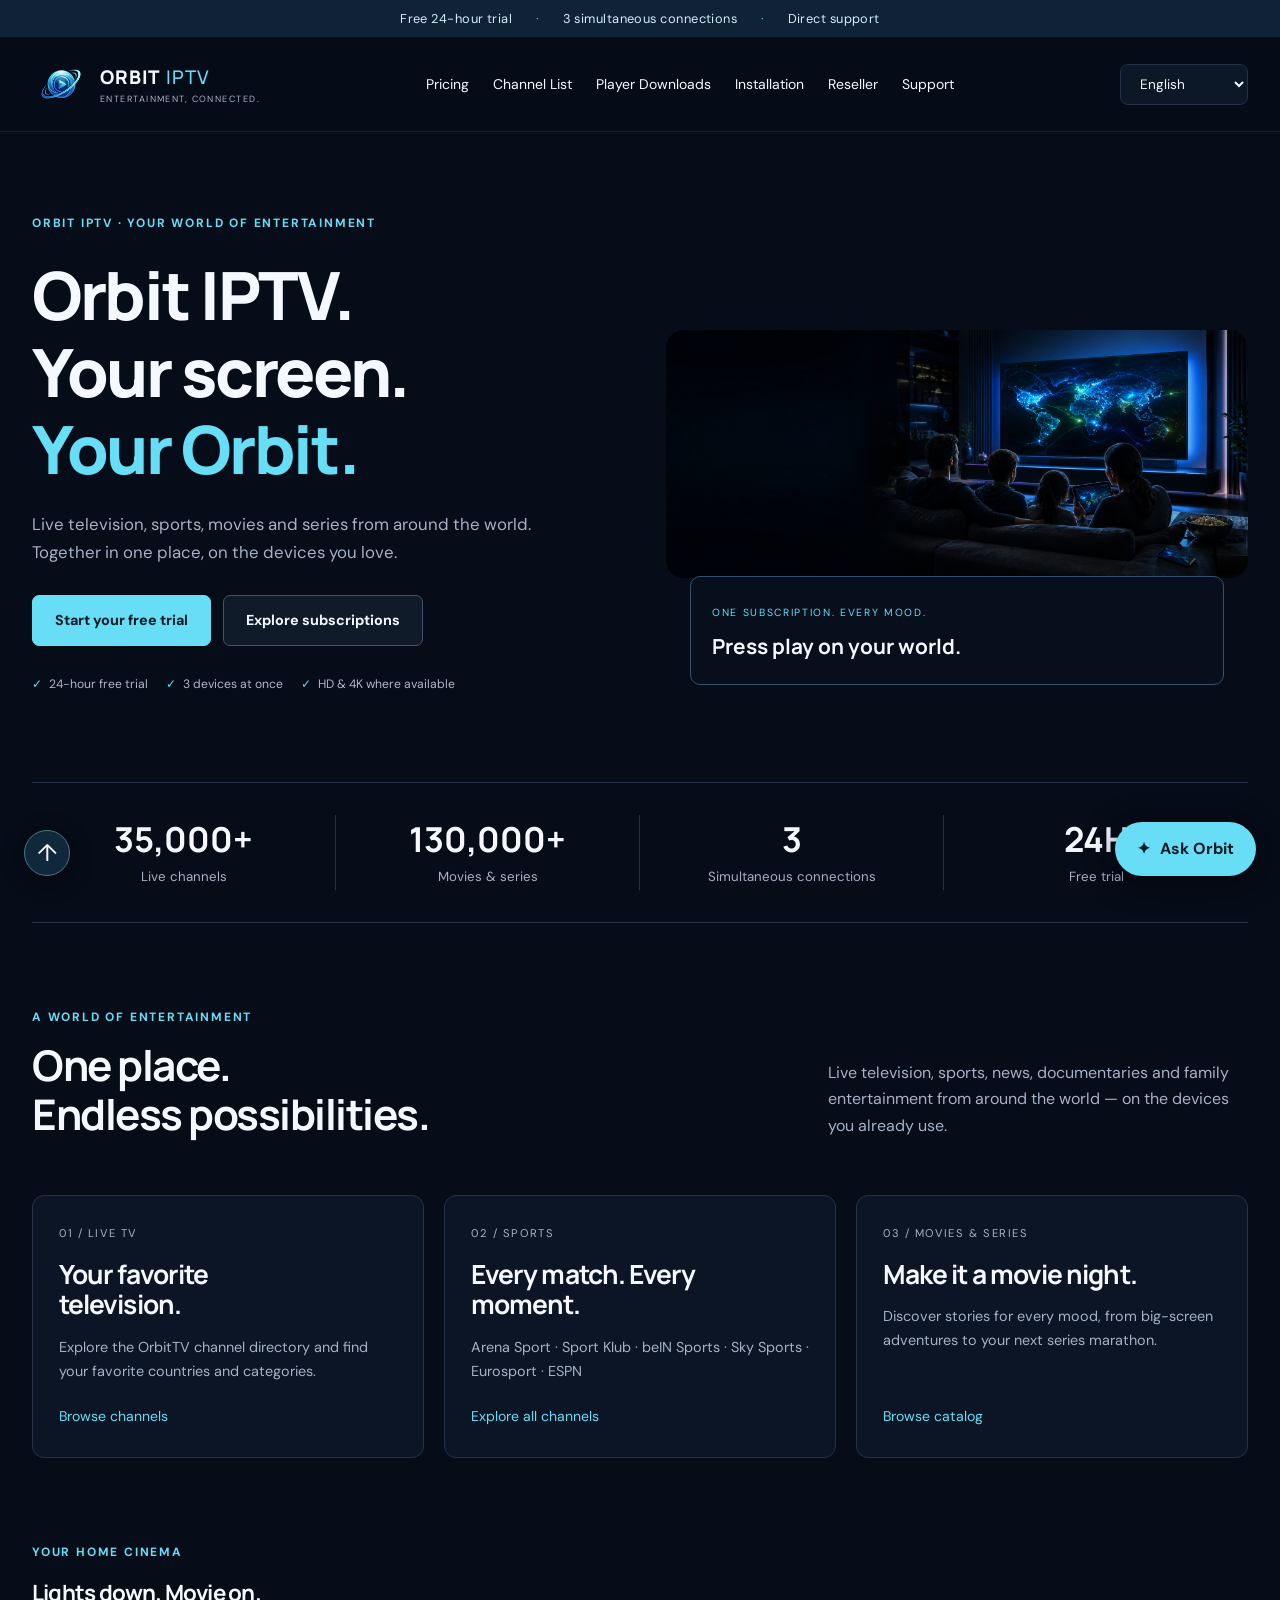
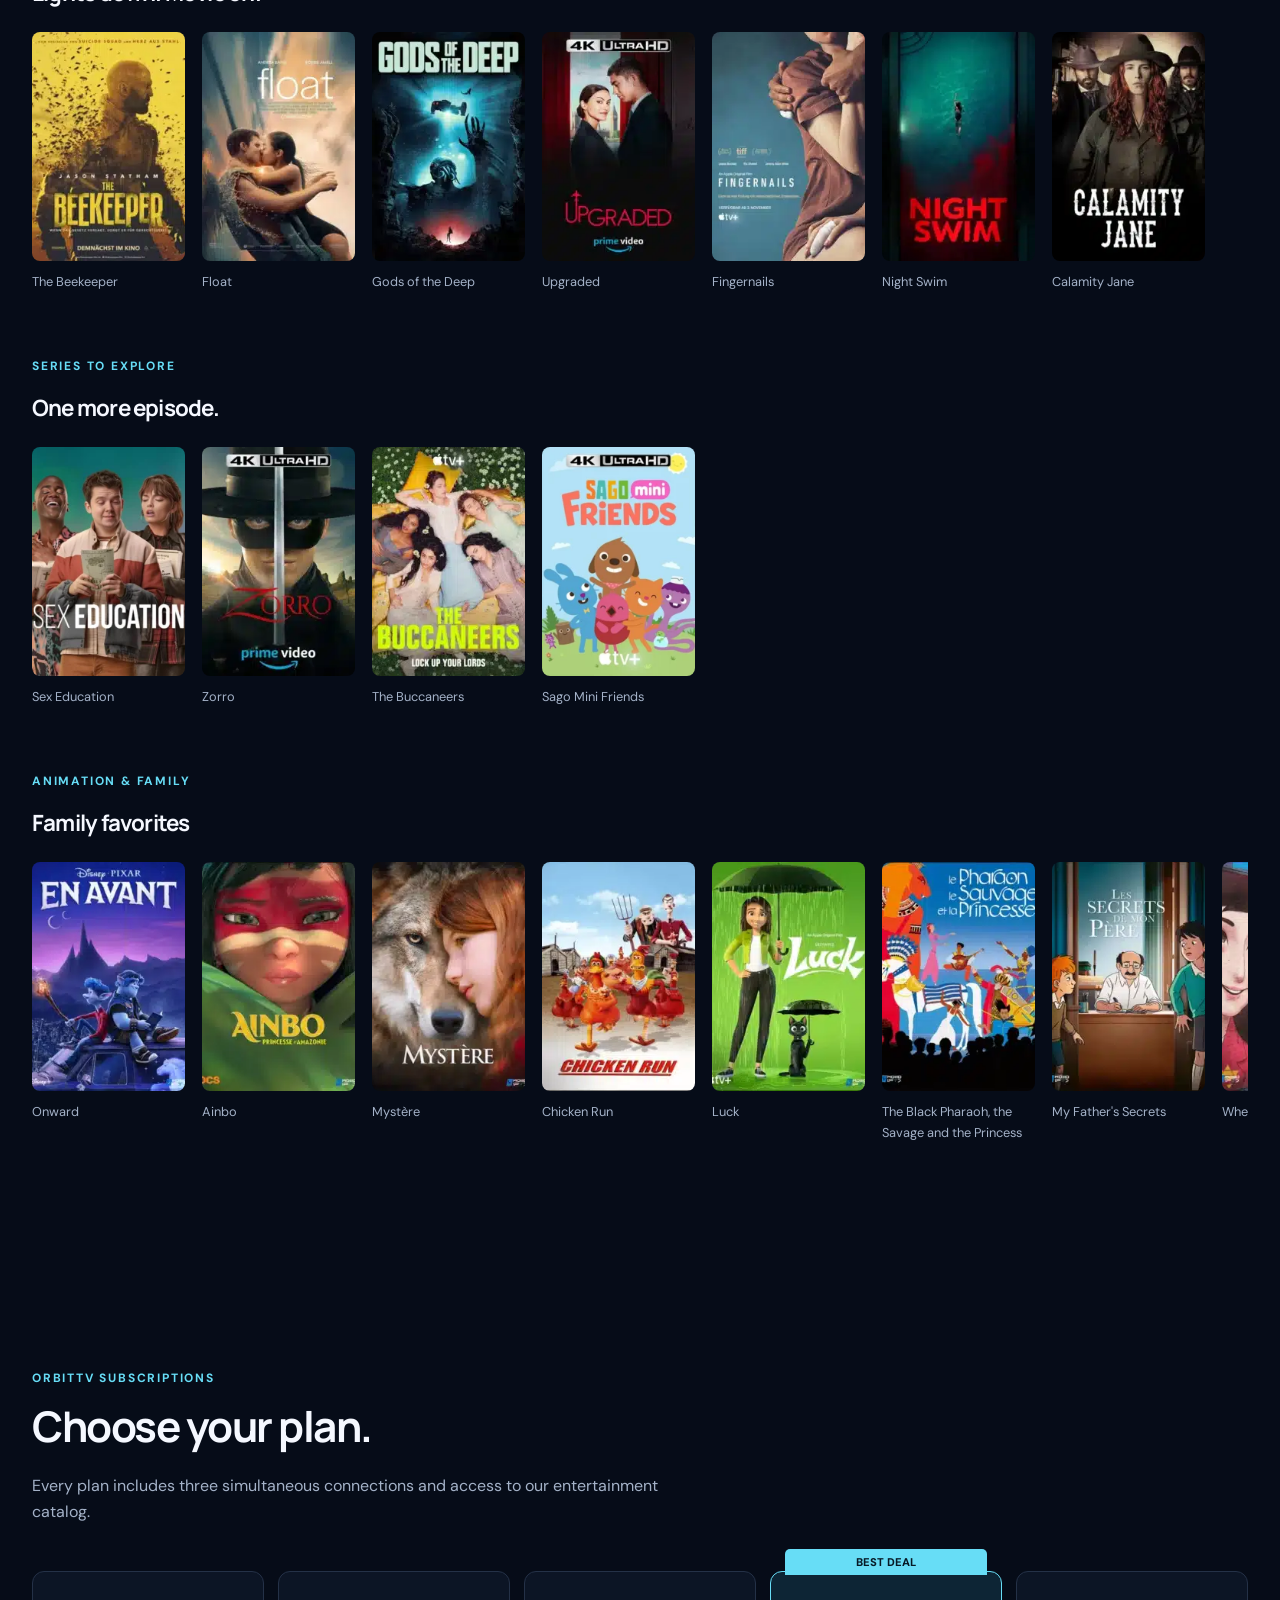
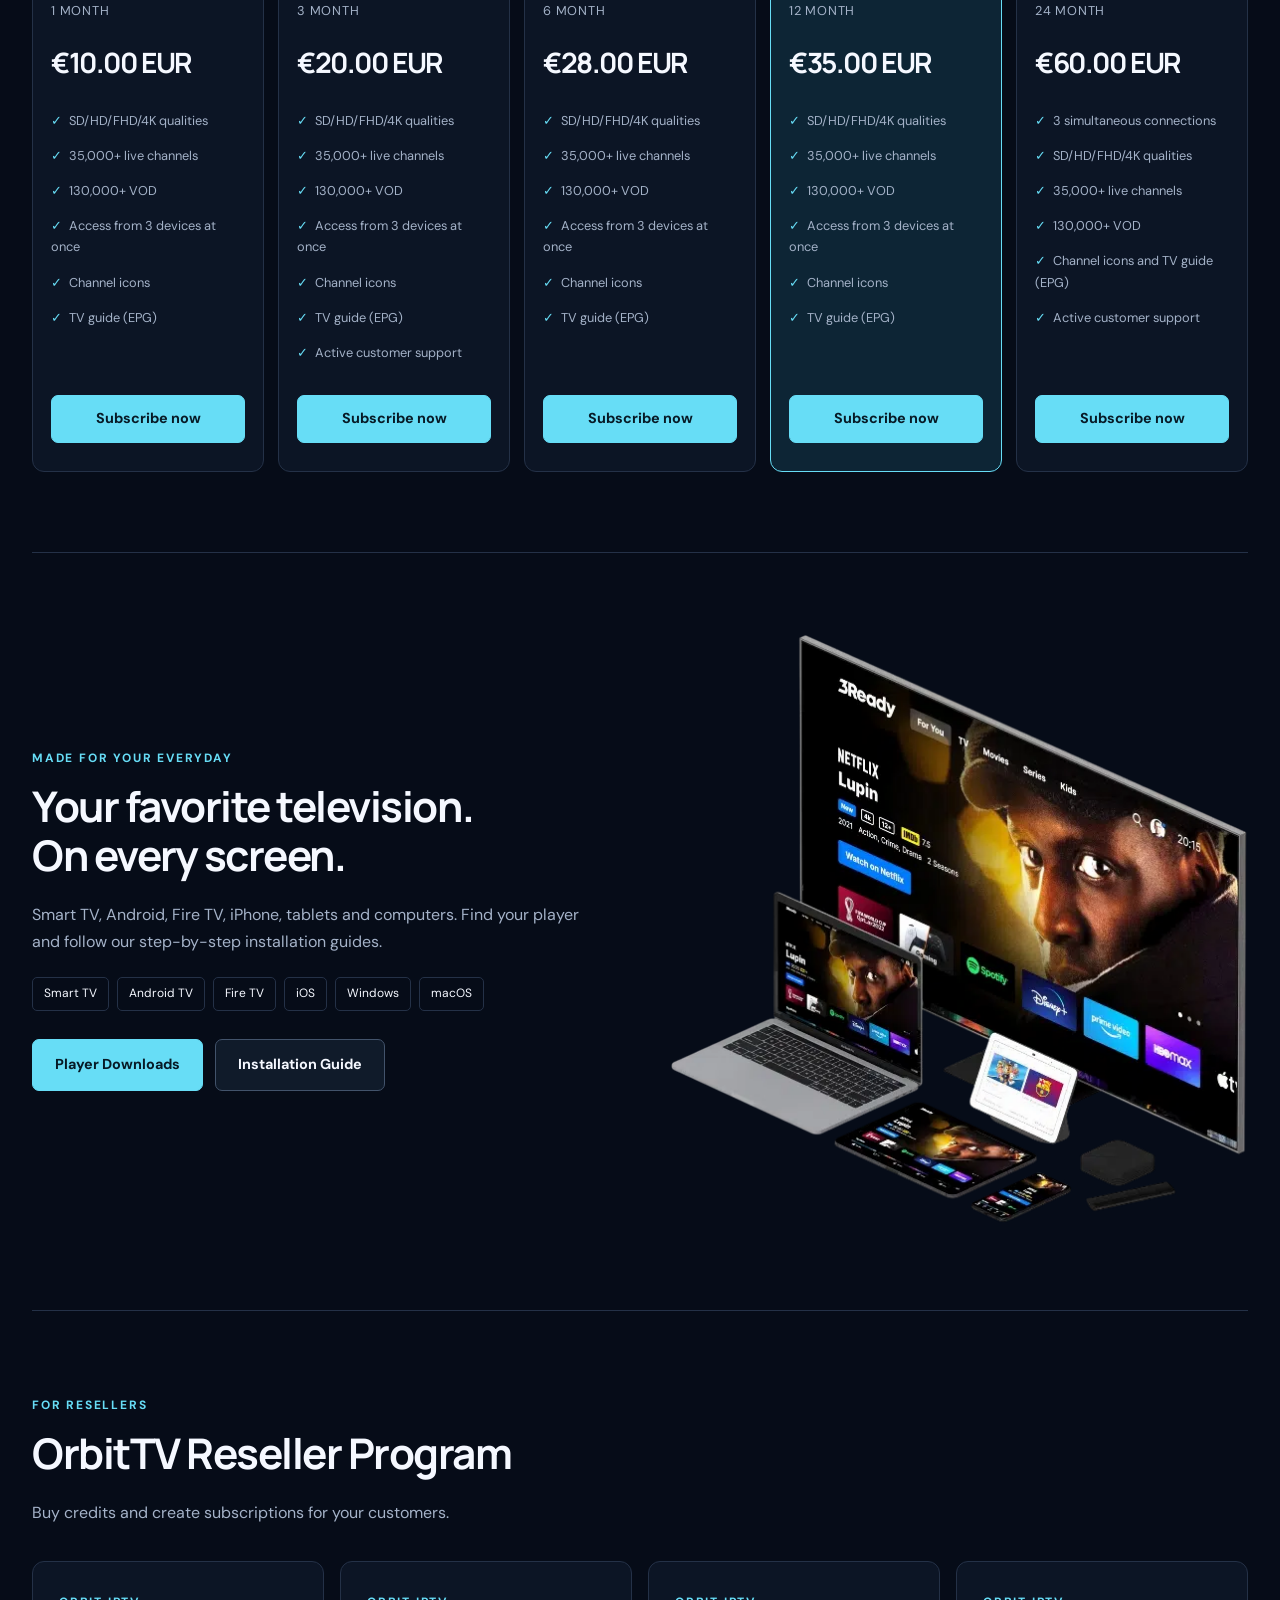
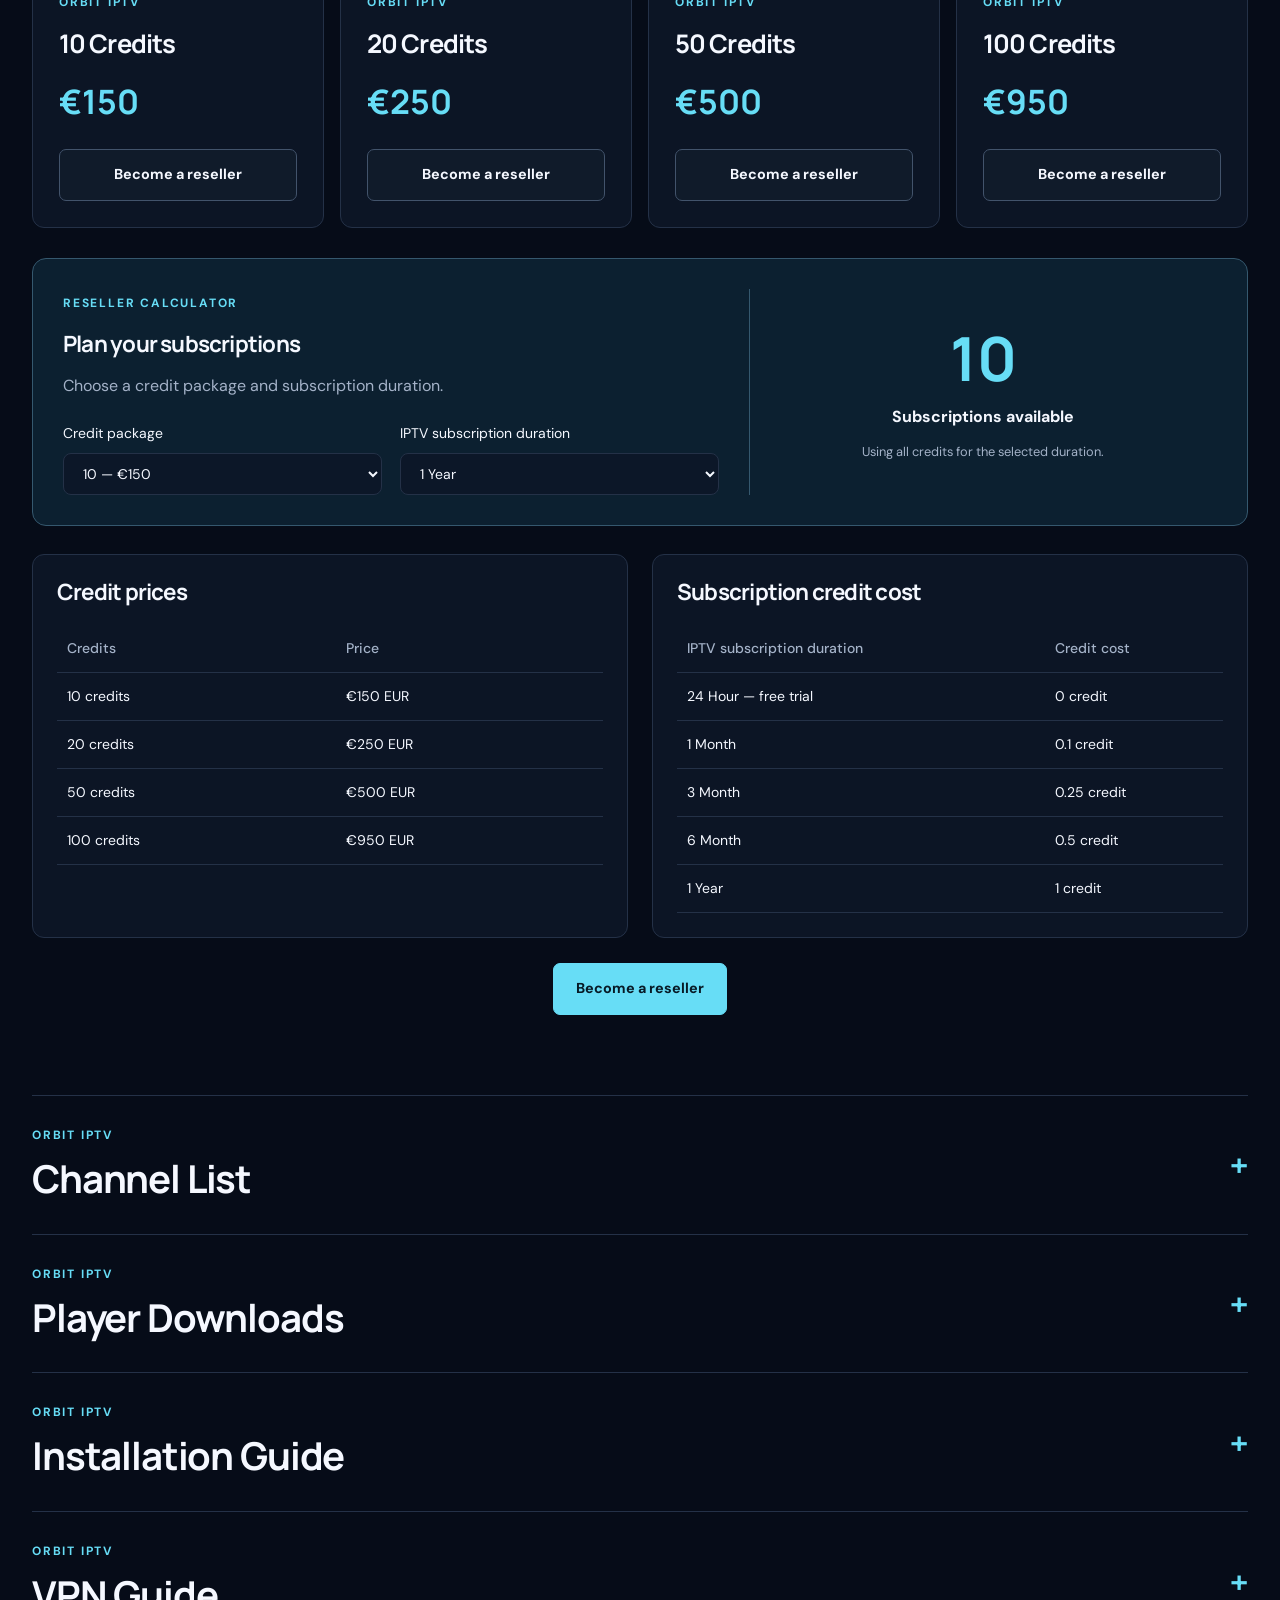
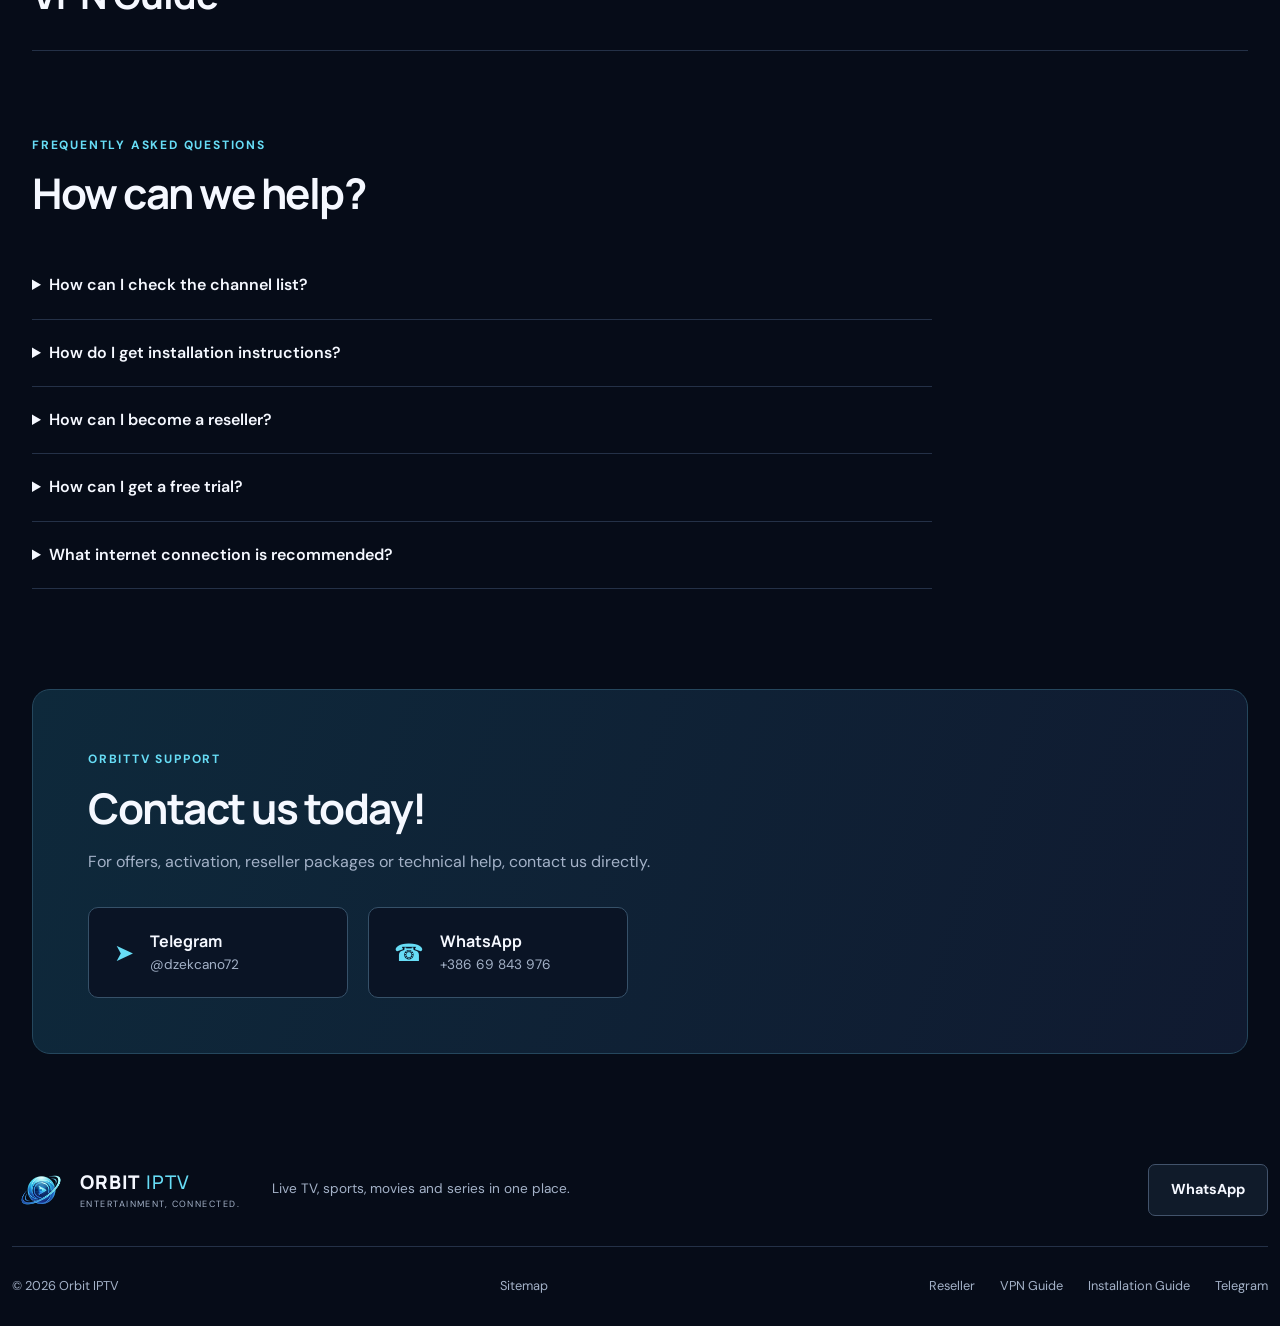
==== commit 2efbd99c: "Publish Orbit IPTV one-page multilingual website" ====
--- a/index.html
+++ b/index.html
@@ -1,4 +1,4 @@
-<!doctype html><html lang="en"><head><meta charset="utf-8"><meta name="viewport" content="width=device-width,initial-scale=1"><title>Live TV. Movies. Your world. | Orbit IPTV</title><meta name="description" content="International live TV, sports, movies and series. Explore Orbit IPTV subscriptions, a free 24-hour trial, player downloads and device setup guides."><meta name="theme-color" content="#060c18"><link rel="icon" href="assets/logo.png"><meta property="og:title" content="Live TV. Movies. Your world. | Orbit IPTV"><meta property="og:description" content="Live TV, sports, movies and series. Three simultaneous connections and direct support."><meta property="og:image" content="https://orbitiptv.github.io/assets/orbit-logo.png"><link rel="stylesheet" href="style.css"><script src="site-language.js" defer></script><script src="app.js" defer></script><script src="catalog.js" defer></script><script src="guide.js" defer></script><script src="chat.js" defer></script></head><body class="" id="top"><a class="skip" href="#main">Skip to content</a><div class="announcement">Free 24-hour trial <span>·</span> 3 simultaneous connections <span>·</span> Direct support</div><header class="header"><div class="nav-shell"><a class="brand" href="#top" aria-label="Orbit IPTV home"><img src="assets/logo.png" width="58" height="50" alt="Orbit IPTV"><span>ORBIT<span class="brand-light"> IPTV</span><small>ENTERTAINMENT, CONNECTED.</small></span></a><button class="menu-toggle" aria-label="Open navigation" aria-expanded="false" aria-controls="main-nav">☰</button><nav id="main-nav" aria-label="Main navigation"><a href="#pricing">Pricing</a><a href="#channels">Channel List</a><a href="#players">Player Downloads</a><a href="#installation">Installation</a><a href="#resellers">Reseller</a><a href="#support">Support</a></nav><select id="site-language" aria-label="Choose language"><option value="en">English</option></select></div></header><main id="main"><section class="hero"><div class="hero-copy"><p class="eyebrow">ORBIT IPTV · YOUR WORLD OF ENTERTAINMENT</p><h1>Your world.<br>Your screen.<br><em>Your Orbit.</em></h1><p class="lead">Live television, sports, movies and series from around the world. Together in one place, on the devices you love.</p><div class="hero-actions"><a class="primary" href="https://wa.me/38669843976?text=Hello%2C%20I%20would%20like%20a%20free%2024-hour%20Orbit%20IPTV%20trial.">Start your free trial</a><a class="secondary" href="#pricing">Explore subscriptions</a></div><div class="hero-proof"><span>24-hour free trial</span><span>3 devices at once</span><span>HD &amp; 4K where available</span></div></div><div class="hero-art"><img src="assets/cinema.png" alt="OrbitTV entertainment on your home screen" width="720" height="720" fetchpriority="high"><div class="art-caption"><span>ONE SUBSCRIPTION. EVERY MOOD.</span><strong>Press play on your world.</strong></div></div></section><section class="stats-band" aria-label="Orbit IPTV at a glance"><div><strong>35,000+</strong><span>Live channels</span></div><div><strong>130,000+</strong><span>Movies &amp; series</span></div><div><strong>3</strong><span>Simultaneous connections</span></div><div><strong>24H</strong><span>Free trial</span></div></section><section class="section"><div class="section-heading split-heading"><div><span class="eyebrow">A WORLD OF ENTERTAINMENT</span><h2>One place.<br>Endless possibilities.</h2></div><p>Live television, sports, news, documentaries and family entertainment from around the world — on the devices you already use.</p></div><div class="category-grid"><a href="#channels" class="category-card"><span class="category-index">01 / LIVE TV</span><h3>Your favorite television.</h3><p>Explore the OrbitTV channel directory and find your favorite countries and categories.</p><span class="text-link">Browse channels</span></a><a href="#channels" class="category-card"><span class="category-index">02 / SPORTS</span><h3>Every match. Every moment.</h3><p>Arena Sport · Sport Klub · beIN Sports · Sky Sports · Eurosport · ESPN</p><span class="text-link">Explore all channels</span></a><a href="#channels" class="category-card"><span class="category-index">03 / MOVIES & SERIES</span><h3>Make it a movie night.</h3><p>Discover stories for every mood, from big-screen adventures to your next series marathon.</p><span class="text-link">Browse catalog</span></a></div></section><div class="section movie-section"><section class="poster-shelf" aria-labelledby="movie-heading"><div class="shelf-heading"><div><span class="eyebrow">YOUR HOME CINEMA</span><h3 id="movie-heading">Lights down. Movie on.</h3></div></div><div id="movie-track" class="poster-track" tabindex="0" role="region" aria-label="Lights down. Movie on. carousel"><figure class="poster-card"><img src="assets/imported/assets_entertainment_movie-1.webp" alt="The Beekeeper poster" loading="lazy" width="200" height="300"><figcaption>The Beekeeper</figcaption></figure><figure class="poster-card"><img src="assets/imported/assets_entertainment_movie-2.webp" alt="Float poster" loading="lazy" width="200" height="300"><figcaption>Float</figcaption></figure><figure class="poster-card"><img src="assets/imported/assets_entertainment_movie-3.webp" alt="Gods of the Deep poster" loading="lazy" width="200" height="300"><figcaption>Gods of the Deep</figcaption></figure><figure class="poster-card"><img src="assets/imported/assets_entertainment_movie-4.webp" alt="Upgraded poster" loading="lazy" width="200" height="300"><figcaption>Upgraded</figcaption></figure><figure class="poster-card"><img src="assets/imported/assets_entertainment_movie-5.webp" alt="Fingernails poster" loading="lazy" width="200" height="300"><figcaption>Fingernails</figcaption></figure><figure class="poster-card"><img src="assets/imported/assets_entertainment_movie-6.webp" alt="Night Swim poster" loading="lazy" width="200" height="300"><figcaption>Night Swim</figcaption></figure><figure class="poster-card"><img src="assets/imported/assets_entertainment_movie-7.webp" alt="Calamity Jane poster" loading="lazy" width="200" height="300"><figcaption>Calamity Jane</figcaption></figure></div></section><section class="poster-shelf" aria-labelledby="series-heading"><div class="shelf-heading"><div><span class="eyebrow">SERIES TO EXPLORE</span><h3 id="series-heading">One more episode.</h3></div></div><div id="series-track" class="poster-track" tabindex="0" role="region" aria-label="One more episode. carousel"><figure class="poster-card"><img src="assets/imported/assets_entertainment_series-1.webp" alt="Sex Education poster" loading="lazy" width="200" height="300"><figcaption>Sex Education</figcaption></figure><figure class="poster-card"><img src="assets/imported/assets_entertainment_series-2.webp" alt="Zorro poster" loading="lazy" width="200" height="300"><figcaption>Zorro</figcaption></figure><figure class="poster-card"><img src="assets/imported/assets_entertainment_series-3.webp" alt="The Buccaneers poster" loading="lazy" width="200" height="300"><figcaption>The Buccaneers</figcaption></figure><figure class="poster-card"><img src="assets/imported/assets_entertainment_series-4.webp" alt="Sago Mini Friends poster" loading="lazy" width="200" height="300"><figcaption>Sago Mini Friends</figcaption></figure></div></section><section class="poster-shelf" aria-labelledby="kids-heading"><div class="shelf-heading"><div><span class="eyebrow">ANIMATION & FAMILY</span><h3 id="kids-heading">Family favorites</h3></div></div><div id="kids-track" class="poster-track" tabindex="0" role="region" aria-label="Family favorites carousel"><figure class="poster-card"><img src="assets/imported/assets_entertainment_kids-1.webp" alt="Onward poster" loading="lazy" width="200" height="300"><figcaption>Onward</figcaption></figure><figure class="poster-card"><img src="assets/imported/assets_entertainment_kids-2.webp" alt="Ainbo poster" loading="lazy" width="200" height="300"><figcaption>Ainbo</figcaption></figure><figure class="poster-card"><img src="assets/imported/assets_entertainment_kids-3.webp" alt="Mystère poster" loading="lazy" width="200" height="300"><figcaption>Mystère</figcaption></figure><figure class="poster-card"><img src="assets/imported/assets_entertainment_kids-4.webp" alt="Chicken Run poster" loading="lazy" width="200" height="300"><figcaption>Chicken Run</figcaption></figure><figure class="poster-card"><img src="assets/imported/assets_entertainment_kids-5.webp" alt="Luck poster" loading="lazy" width="200" height="300"><figcaption>Luck</figcaption></figure><figure class="poster-card"><img src="assets/imported/assets_entertainment_kids-6.webp" alt="The Black Pharaoh, the Savage and the Princess poster" loading="lazy" width="200" height="300"><figcaption>The Black Pharaoh, the Savage and the Princess</figcaption></figure><figure class="poster-card"><img src="assets/imported/assets_entertainment_kids-7.webp" alt="My Father&#x27;s Secrets poster" loading="lazy" width="200" height="300"><figcaption>My Father&#x27;s Secrets</figcaption></figure><figure class="poster-card"><img src="assets/imported/assets_entertainment_kids-8.webp" alt="Where Is Anne Frank poster" loading="lazy" width="200" height="300"><figcaption>Where Is Anne Frank</figcaption></figure></div></section></div><section id="pricing" class="section"><div class="section-heading"><span class="eyebrow">OrbitTV subscriptions</span><h2>Choose your plan.</h2><p>Every plan includes three simultaneous connections and access to our entertainment catalog.</p></div><div class="plan-grid"><article><small>1 MONTH</small><strong>€10.00 EUR</strong><ul><li>SD/HD/FHD/4K qualities</li><li>35,000+ live channels</li><li>130,000+ VOD</li><li>Access from 3 devices at once</li><li>Channel icons</li><li>TV guide (EPG)</li></ul><a class="primary" data-order href="https://wa.me/38669843976">Subscribe now</a></article><article><small>3 MONTH</small><strong>€20.00 EUR</strong><ul><li>SD/HD/FHD/4K qualities</li><li>35,000+ live channels</li><li>130,000+ VOD</li><li>Access from 3 devices at once</li><li>Channel icons</li><li>TV guide (EPG)</li><li>Active customer support</li></ul><a class="primary" data-order href="https://wa.me/38669843976">Subscribe now</a></article><article><small>6 MONTH</small><strong>€28.00 EUR</strong><ul><li>SD/HD/FHD/4K qualities</li><li>35,000+ live channels</li><li>130,000+ VOD</li><li>Access from 3 devices at once</li><li>Channel icons</li><li>TV guide (EPG)</li></ul><a class="primary" data-order href="https://wa.me/38669843976">Subscribe now</a></article><article class="best-plan"><i>BEST DEAL</i><small>12 MONTH</small><strong>€35.00 EUR</strong><ul><li>SD/HD/FHD/4K qualities</li><li>35,000+ live channels</li><li>130,000+ VOD</li><li>Access from 3 devices at once</li><li>Channel icons</li><li>TV guide (EPG)</li></ul><a class="primary" data-order href="https://wa.me/38669843976">Subscribe now</a></article><article><small>24 MONTH</small><strong>€60.00 EUR</strong><ul><li>3 simultaneous connections</li><li>SD/HD/FHD/4K qualities</li><li>35,000+ live channels</li><li>130,000+ VOD</li><li>Channel icons and TV guide (EPG)</li><li>Active customer support</li></ul><a class="primary" data-order href="https://wa.me/38669843976">Subscribe now</a></article></div></section><section class="section devices-section"><div><span class="eyebrow">MADE FOR YOUR EVERYDAY</span><h2>Your favorite television.<br>On every screen.</h2><p>Smart TV, Android, Fire TV, iPhone, tablets and computers. Find your player and follow our step-by-step installation guides.</p><div class="device-tags"><span>Smart TV</span><span>Android TV</span><span>Fire TV</span><span>iOS</span><span>Windows</span><span>macOS</span></div><div class="hero-actions"><a class="primary" href="#players">Player Downloads</a><a class="secondary" href="#installation">Installation Guide</a></div></div><img src="assets/devices.webp" alt="Television, tablet and phone showing entertainment" width="800" height="650" loading="lazy"></section><section id="resellers" class="section"><div class="section-heading"><span class="eyebrow">For resellers</span><h2>OrbitTV Reseller Program</h2><p>Buy credits and create subscriptions for your customers.</p></div><div class="reseller-packages"><article><span class="eyebrow">ORBIT IPTV</span><h3><span>10</span> <span>Credits</span></h3><strong class="reseller-price">€150</strong><a class="secondary" href="https://wa.me/38669843976?text=Hello%2C%20I%20would%20like%20the%20Orbit%20IPTV%20reseller%20package%20with%2010%20credits%20for%20%E2%82%AC150.%20Please%20send%20me%20the%20activation%20details.">Become a reseller</a></article><article><span class="eyebrow">ORBIT IPTV</span><h3><span>20</span> <span>Credits</span></h3><strong class="reseller-price">€250</strong><a class="secondary" href="https://wa.me/38669843976?text=Hello%2C%20I%20would%20like%20the%20Orbit%20IPTV%20reseller%20package%20with%2020%20credits%20for%20%E2%82%AC250.%20Please%20send%20me%20the%20activation%20details.">Become a reseller</a></article><article><span class="eyebrow">ORBIT IPTV</span><h3><span>50</span> <span>Credits</span></h3><strong class="reseller-price">€500</strong><a class="secondary" href="https://wa.me/38669843976?text=Hello%2C%20I%20would%20like%20the%20Orbit%20IPTV%20reseller%20package%20with%2050%20credits%20for%20%E2%82%AC500.%20Please%20send%20me%20the%20activation%20details.">Become a reseller</a></article><article><span class="eyebrow">ORBIT IPTV</span><h3><span>100</span> <span>Credits</span></h3><strong class="reseller-price">€950</strong><a class="secondary" href="https://wa.me/38669843976?text=Hello%2C%20I%20would%20like%20the%20Orbit%20IPTV%20reseller%20package%20with%20100%20credits%20for%20%E2%82%AC950.%20Please%20send%20me%20the%20activation%20details.">Become a reseller</a></article></div><div class="reseller-calculator"><div><span class="eyebrow">Reseller calculator</span><h3>Plan your subscriptions</h3><p>Choose a credit package and subscription duration.</p><div class="reseller-controls"><label for="reseller-package">Credit package<select id="reseller-package"><option value="10">10 — €150</option><option value="20">20 — €250</option><option value="50">50 — €500</option><option value="100">100 — €950</option></select></label><label for="reseller-duration">IPTV subscription duration<select id="reseller-duration"><option value="10">1 Month</option><option value="25">3 Month</option><option value="50">6 Month</option><option value="100" selected>1 Year</option></select></label></div></div><div class="reseller-result" role="status" aria-live="polite" aria-atomic="true"><strong id="reseller-count">10</strong><span>Subscriptions available</span><p>Using all credits for the selected duration.</p></div></div><div class="tables"><article><h3>Credit prices</h3><div class="table-wrap"><table><thead><tr><th>Credits</th><th>Price</th></tr></thead><tbody><tr><td>10 credits</td><td>€150 EUR</td></tr><tr><td>20 credits</td><td>€250 EUR</td></tr><tr><td>50 credits</td><td>€500 EUR</td></tr><tr><td>100 credits</td><td>€950 EUR</td></tr></tbody></table></div></article><article><h3>Subscription credit cost</h3><div class="table-wrap"><table><thead><tr><th>IPTV subscription duration</th><th>Credit cost</th></tr></thead><tbody><tr><td>24 Hour — free trial</td><td>0 credit</td></tr><tr><td>1 Month</td><td>0.1 credit</td></tr><tr><td>3 Month</td><td>0.25 credit</td></tr><tr><td>6 Month</td><td>0.5 credit</td></tr><tr><td>1 Year</td><td>1 credit</td></tr></tbody></table></div></article></div><div class="center"><a class="primary" href="https://wa.me/38669843976">Become a reseller</a></div></section><section id="channels" class="section consolidated"><details class="section-disclosure"><summary><span class="eyebrow">ORBIT IPTV</span><span class="disclosure-title">Channel List</span><span class="disclosure-plus" aria-hidden="true">+</span></summary><div class="interior catalog">
+<!doctype html><html lang="en"><head><meta charset="utf-8"><meta name="viewport" content="width=device-width,initial-scale=1"><title>Orbit IPTV | Live TV, Movies, Series &amp; Free 24-Hour Trial</title><meta name="description" content="Discover Orbit IPTV: live TV, sports, movies and series with 3 simultaneous connections. Explore plans from €10, a free 24-hour trial and setup guides."><meta name="theme-color" content="#060c18"><link rel="icon" href="assets/logo.png"><meta property="og:title" content="Orbit IPTV | Live TV, Movies, Series &amp; Free 24-Hour Trial"><meta property="og:description" content="Discover Orbit IPTV: live TV, sports, movies and series with 3 simultaneous connections. Explore plans from €10, a free 24-hour trial and setup guides."><meta property="og:image" content="https://orbitiptv.github.io/assets/orbit-logo.png"><link rel="stylesheet" href="style.css"><script src="site-language.js" defer></script><script src="app.js" defer></script><script src="catalog.js" defer></script><script src="guide.js" defer></script><script src="chat.js" defer></script><link rel="canonical" href="https://orbitiptv.github.io/orbit-iptv-plus/"><meta name="robots" content="index,follow,max-image-preview:large"><meta property="og:type" content="website"><meta property="og:site_name" content="Orbit IPTV"><meta property="og:url" content="https://orbitiptv.github.io/orbit-iptv-plus/"><meta name="twitter:card" content="summary"><meta name="twitter:title" content="Orbit IPTV | Live TV, Movies, Series &amp; Free 24-Hour Trial"><meta name="twitter:description" content="Discover Orbit IPTV: live TV, sports, movies and series with 3 simultaneous connections. Explore plans from €10, a free 24-hour trial and setup guides."><script type="application/ld+json">{"@context":"https://schema.org","@graph":[{"@type":"Organization","@id":"https://orbitiptv.github.io/orbit-iptv-plus/#organization","name":"Orbit IPTV","alternateName":"OrbitTV","url":"https://orbitiptv.github.io/orbit-iptv-plus/","logo":"https://orbitiptv.github.io/orbit-iptv-plus/assets/logo.png","contactPoint":{"@type":"ContactPoint","telephone":"+38669843976","contactType":"customer support","availableLanguage":["English","Bosnian","Croatian","Serbian","Slovenian","German","Italian","French","Macedonian","Albanian"]},"sameAs":["https://t.me/dzekcano72"]},{"@type":"WebSite","@id":"https://orbitiptv.github.io/orbit-iptv-plus/#website","name":"Orbit IPTV","url":"https://orbitiptv.github.io/orbit-iptv-plus/","inLanguage":"en","publisher":{"@id":"https://orbitiptv.github.io/orbit-iptv-plus/#organization"}},{"@type":"WebPage","@id":"https://orbitiptv.github.io/orbit-iptv-plus/#webpage","url":"https://orbitiptv.github.io/orbit-iptv-plus/","name":"Orbit IPTV | Live TV, Movies, Series & Free 24-Hour Trial","description":"Discover Orbit IPTV: live TV, sports, movies and series with 3 simultaneous connections. Explore plans from €10, a free 24-hour trial and setup guides.","inLanguage":"en","isPartOf":{"@id":"https://orbitiptv.github.io/orbit-iptv-plus/#website"},"about":{"@id":"https://orbitiptv.github.io/orbit-iptv-plus/#service"}},{"@type":"Service","@id":"https://orbitiptv.github.io/orbit-iptv-plus/#service","name":"Orbit IPTV subscription","serviceType":"IPTV subscription","url":"https://orbitiptv.github.io/orbit-iptv-plus/#pricing","provider":{"@id":"https://orbitiptv.github.io/orbit-iptv-plus/#organization"},"description":"Live television, sports, movies and series with three simultaneous connections.","offers":[{"@type":"Offer","name":"Orbit IPTV — 1 month","price":10,"priceCurrency":"EUR","url":"https://orbitiptv.github.io/orbit-iptv-plus/#pricing"},{"@type":"Offer","name":"Orbit IPTV — 3 months","price":20,"priceCurrency":"EUR","url":"https://orbitiptv.github.io/orbit-iptv-plus/#pricing"},{"@type":"Offer","name":"Orbit IPTV — 6 months","price":28,"priceCurrency":"EUR","url":"https://orbitiptv.github.io/orbit-iptv-plus/#pricing"},{"@type":"Offer","name":"Orbit IPTV — 12 months","price":35,"priceCurrency":"EUR","url":"https://orbitiptv.github.io/orbit-iptv-plus/#pricing"},{"@type":"Offer","name":"Orbit IPTV — 24 months","price":60,"priceCurrency":"EUR","url":"https://orbitiptv.github.io/orbit-iptv-plus/#pricing"}]}]}</script></head><body class="" id="top"><a class="skip" href="#main">Skip to content</a><div class="announcement">Free 24-hour trial <span>·</span> 3 simultaneous connections <span>·</span> Direct support</div><header class="header"><div class="nav-shell"><a class="brand" href="#top" aria-label="Orbit IPTV home"><img src="assets/logo.png" width="58" height="50" alt="Orbit IPTV"><span>ORBIT<span class="brand-light"> IPTV</span><small>ENTERTAINMENT, CONNECTED.</small></span></a><button class="menu-toggle" aria-label="Open navigation" aria-expanded="false" aria-controls="main-nav">☰</button><nav id="main-nav" aria-label="Main navigation"><a href="#pricing">Pricing</a><a href="#channels">Channel List</a><a href="#players">Player Downloads</a><a href="#installation">Installation</a><a href="#resellers">Reseller</a><a href="#support">Support</a></nav><select id="site-language" aria-label="Choose language"><option value="en">English</option></select></div></header><main id="main"><section class="hero"><div class="hero-copy"><p class="eyebrow">ORBIT IPTV · YOUR WORLD OF ENTERTAINMENT</p><h1><span translate="no">Orbit IPTV.</span><br>Your screen.<br><em>Your Orbit.</em></h1><p class="lead">Live television, sports, movies and series from around the world. Together in one place, on the devices you love.</p><div class="hero-actions"><a class="primary" href="https://wa.me/38669843976?text=Hello%2C%20I%20would%20like%20a%20free%2024-hour%20Orbit%20IPTV%20trial.">Start your free trial</a><a class="secondary" href="#pricing">Explore subscriptions</a></div><div class="hero-proof"><span>24-hour free trial</span><span>3 devices at once</span><span>HD &amp; 4K where available</span></div></div><div class="hero-art"><img src="assets/cinema.png" alt="OrbitTV entertainment on your home screen" width="720" height="720" fetchpriority="high"><div class="art-caption"><span>ONE SUBSCRIPTION. EVERY MOOD.</span><strong>Press play on your world.</strong></div></div></section><section class="stats-band" aria-label="Orbit IPTV at a glance"><div><strong>35,000+</strong><span>Live channels</span></div><div><strong>130,000+</strong><span>Movies &amp; series</span></div><div><strong>3</strong><span>Simultaneous connections</span></div><div><strong>24H</strong><span>Free trial</span></div></section><section class="section"><div class="section-heading split-heading"><div><span class="eyebrow">A WORLD OF ENTERTAINMENT</span><h2>One place.<br>Endless possibilities.</h2></div><p>Live television, sports, news, documentaries and family entertainment from around the world — on the devices you already use.</p></div><div class="category-grid"><a href="#channels" class="category-card"><span class="category-index">01 / LIVE TV</span><h3>Your favorite television.</h3><p>Explore the OrbitTV channel directory and find your favorite countries and categories.</p><span class="text-link">Browse channels</span></a><a href="#channels" class="category-card"><span class="category-index">02 / SPORTS</span><h3>Every match. Every moment.</h3><p>Arena Sport · Sport Klub · beIN Sports · Sky Sports · Eurosport · ESPN</p><span class="text-link">Explore all channels</span></a><a href="#channels" class="category-card"><span class="category-index">03 / MOVIES & SERIES</span><h3>Make it a movie night.</h3><p>Discover stories for every mood, from big-screen adventures to your next series marathon.</p><span class="text-link">Browse catalog</span></a></div></section><div class="section movie-section"><section class="poster-shelf" aria-labelledby="movie-heading"><div class="shelf-heading"><div><span class="eyebrow">YOUR HOME CINEMA</span><h3 id="movie-heading">Lights down. Movie on.</h3></div></div><div id="movie-track" class="poster-track" tabindex="0" role="region" aria-label="Lights down. Movie on. carousel"><figure class="poster-card"><img src="assets/imported/assets_entertainment_movie-1.webp" alt="The Beekeeper poster" loading="lazy" width="200" height="300"><figcaption>The Beekeeper</figcaption></figure><figure class="poster-card"><img src="assets/imported/assets_entertainment_movie-2.webp" alt="Float poster" loading="lazy" width="200" height="300"><figcaption>Float</figcaption></figure><figure class="poster-card"><img src="assets/imported/assets_entertainment_movie-3.webp" alt="Gods of the Deep poster" loading="lazy" width="200" height="300"><figcaption>Gods of the Deep</figcaption></figure><figure class="poster-card"><img src="assets/imported/assets_entertainment_movie-4.webp" alt="Upgraded poster" loading="lazy" width="200" height="300"><figcaption>Upgraded</figcaption></figure><figure class="poster-card"><img src="assets/imported/assets_entertainment_movie-5.webp" alt="Fingernails poster" loading="lazy" width="200" height="300"><figcaption>Fingernails</figcaption></figure><figure class="poster-card"><img src="assets/imported/assets_entertainment_movie-6.webp" alt="Night Swim poster" loading="lazy" width="200" height="300"><figcaption>Night Swim</figcaption></figure><figure class="poster-card"><img src="assets/imported/assets_entertainment_movie-7.webp" alt="Calamity Jane poster" loading="lazy" width="200" height="300"><figcaption>Calamity Jane</figcaption></figure></div></section><section class="poster-shelf" aria-labelledby="series-heading"><div class="shelf-heading"><div><span class="eyebrow">SERIES TO EXPLORE</span><h3 id="series-heading">One more episode.</h3></div></div><div id="series-track" class="poster-track" tabindex="0" role="region" aria-label="One more episode. carousel"><figure class="poster-card"><img src="assets/imported/assets_entertainment_series-1.webp" alt="Sex Education poster" loading="lazy" width="200" height="300"><figcaption>Sex Education</figcaption></figure><figure class="poster-card"><img src="assets/imported/assets_entertainment_series-2.webp" alt="Zorro poster" loading="lazy" width="200" height="300"><figcaption>Zorro</figcaption></figure><figure class="poster-card"><img src="assets/imported/assets_entertainment_series-3.webp" alt="The Buccaneers poster" loading="lazy" width="200" height="300"><figcaption>The Buccaneers</figcaption></figure><figure class="poster-card"><img src="assets/imported/assets_entertainment_series-4.webp" alt="Sago Mini Friends poster" loading="lazy" width="200" height="300"><figcaption>Sago Mini Friends</figcaption></figure></div></section><section class="poster-shelf" aria-labelledby="kids-heading"><div class="shelf-heading"><div><span class="eyebrow">ANIMATION & FAMILY</span><h3 id="kids-heading">Family favorites</h3></div></div><div id="kids-track" class="poster-track" tabindex="0" role="region" aria-label="Family favorites carousel"><figure class="poster-card"><img src="assets/imported/assets_entertainment_kids-1.webp" alt="Onward poster" loading="lazy" width="200" height="300"><figcaption>Onward</figcaption></figure><figure class="poster-card"><img src="assets/imported/assets_entertainment_kids-2.webp" alt="Ainbo poster" loading="lazy" width="200" height="300"><figcaption>Ainbo</figcaption></figure><figure class="poster-card"><img src="assets/imported/assets_entertainment_kids-3.webp" alt="Mystère poster" loading="lazy" width="200" height="300"><figcaption>Mystère</figcaption></figure><figure class="poster-card"><img src="assets/imported/assets_entertainment_kids-4.webp" alt="Chicken Run poster" loading="lazy" width="200" height="300"><figcaption>Chicken Run</figcaption></figure><figure class="poster-card"><img src="assets/imported/assets_entertainment_kids-5.webp" alt="Luck poster" loading="lazy" width="200" height="300"><figcaption>Luck</figcaption></figure><figure class="poster-card"><img src="assets/imported/assets_entertainment_kids-6.webp" alt="The Black Pharaoh, the Savage and the Princess poster" loading="lazy" width="200" height="300"><figcaption>The Black Pharaoh, the Savage and the Princess</figcaption></figure><figure class="poster-card"><img src="assets/imported/assets_entertainment_kids-7.webp" alt="My Father&#x27;s Secrets poster" loading="lazy" width="200" height="300"><figcaption>My Father&#x27;s Secrets</figcaption></figure><figure class="poster-card"><img src="assets/imported/assets_entertainment_kids-8.webp" alt="Where Is Anne Frank poster" loading="lazy" width="200" height="300"><figcaption>Where Is Anne Frank</figcaption></figure></div></section></div><section id="pricing" class="section"><div class="section-heading"><span class="eyebrow">OrbitTV subscriptions</span><h2>Choose your plan.</h2><p>Every plan includes three simultaneous connections and access to our entertainment catalog.</p></div><div class="plan-grid"><article><small>1 MONTH</small><strong>€10.00 EUR</strong><ul><li>SD/HD/FHD/4K qualities</li><li>35,000+ live channels</li><li>130,000+ VOD</li><li>Access from 3 devices at once</li><li>Channel icons</li><li>TV guide (EPG)</li></ul><a class="primary" data-order href="https://wa.me/38669843976">Subscribe now</a></article><article><small>3 MONTH</small><strong>€20.00 EUR</strong><ul><li>SD/HD/FHD/4K qualities</li><li>35,000+ live channels</li><li>130,000+ VOD</li><li>Access from 3 devices at once</li><li>Channel icons</li><li>TV guide (EPG)</li><li>Active customer support</li></ul><a class="primary" data-order href="https://wa.me/38669843976">Subscribe now</a></article><article><small>6 MONTH</small><strong>€28.00 EUR</strong><ul><li>SD/HD/FHD/4K qualities</li><li>35,000+ live channels</li><li>130,000+ VOD</li><li>Access from 3 devices at once</li><li>Channel icons</li><li>TV guide (EPG)</li></ul><a class="primary" data-order href="https://wa.me/38669843976">Subscribe now</a></article><article class="best-plan"><i>BEST DEAL</i><small>12 MONTH</small><strong>€35.00 EUR</strong><ul><li>SD/HD/FHD/4K qualities</li><li>35,000+ live channels</li><li>130,000+ VOD</li><li>Access from 3 devices at once</li><li>Channel icons</li><li>TV guide (EPG)</li></ul><a class="primary" data-order href="https://wa.me/38669843976">Subscribe now</a></article><article><small>24 MONTH</small><strong>€60.00 EUR</strong><ul><li>3 simultaneous connections</li><li>SD/HD/FHD/4K qualities</li><li>35,000+ live channels</li><li>130,000+ VOD</li><li>Channel icons and TV guide (EPG)</li><li>Active customer support</li></ul><a class="primary" data-order href="https://wa.me/38669843976">Subscribe now</a></article></div></section><section class="section devices-section"><div><span class="eyebrow">MADE FOR YOUR EVERYDAY</span><h2>Your favorite television.<br>On every screen.</h2><p>Smart TV, Android, Fire TV, iPhone, tablets and computers. Find your player and follow our step-by-step installation guides.</p><div class="device-tags"><span>Smart TV</span><span>Android TV</span><span>Fire TV</span><span>iOS</span><span>Windows</span><span>macOS</span></div><div class="hero-actions"><a class="primary" href="#players">Player Downloads</a><a class="secondary" href="#installation">Installation Guide</a></div></div><img src="assets/devices.webp" alt="Television, tablet and phone showing entertainment" width="800" height="650" loading="lazy"></section><section id="resellers" class="section"><div class="section-heading"><span class="eyebrow">For resellers</span><h2>OrbitTV Reseller Program</h2><p>Buy credits and create subscriptions for your customers.</p></div><div class="reseller-packages"><article><span class="eyebrow">ORBIT IPTV</span><h3><span>10</span> <span>Credits</span></h3><strong class="reseller-price">€150</strong><a class="secondary" href="https://wa.me/38669843976?text=Hello%2C%20I%20would%20like%20the%20Orbit%20IPTV%20reseller%20package%20with%2010%20credits%20for%20%E2%82%AC150.%20Please%20send%20me%20the%20activation%20details.">Become a reseller</a></article><article><span class="eyebrow">ORBIT IPTV</span><h3><span>20</span> <span>Credits</span></h3><strong class="reseller-price">€250</strong><a class="secondary" href="https://wa.me/38669843976?text=Hello%2C%20I%20would%20like%20the%20Orbit%20IPTV%20reseller%20package%20with%2020%20credits%20for%20%E2%82%AC250.%20Please%20send%20me%20the%20activation%20details.">Become a reseller</a></article><article><span class="eyebrow">ORBIT IPTV</span><h3><span>50</span> <span>Credits</span></h3><strong class="reseller-price">€500</strong><a class="secondary" href="https://wa.me/38669843976?text=Hello%2C%20I%20would%20like%20the%20Orbit%20IPTV%20reseller%20package%20with%2050%20credits%20for%20%E2%82%AC500.%20Please%20send%20me%20the%20activation%20details.">Become a reseller</a></article><article><span class="eyebrow">ORBIT IPTV</span><h3><span>100</span> <span>Credits</span></h3><strong class="reseller-price">€950</strong><a class="secondary" href="https://wa.me/38669843976?text=Hello%2C%20I%20would%20like%20the%20Orbit%20IPTV%20reseller%20package%20with%20100%20credits%20for%20%E2%82%AC950.%20Please%20send%20me%20the%20activation%20details.">Become a reseller</a></article></div><div class="reseller-calculator"><div><span class="eyebrow">Reseller calculator</span><h3>Plan your subscriptions</h3><p>Choose a credit package and subscription duration.</p><div class="reseller-controls"><label for="reseller-package">Credit package<select id="reseller-package"><option value="10">10 — €150</option><option value="20">20 — €250</option><option value="50">50 — €500</option><option value="100">100 — €950</option></select></label><label for="reseller-duration">IPTV subscription duration<select id="reseller-duration"><option value="10">1 Month</option><option value="25">3 Month</option><option value="50">6 Month</option><option value="100" selected>1 Year</option></select></label></div></div><div class="reseller-result" role="status" aria-live="polite" aria-atomic="true"><strong id="reseller-count">10</strong><span>Subscriptions available</span><p>Using all credits for the selected duration.</p></div></div><div class="tables"><article><h3>Credit prices</h3><div class="table-wrap"><table><thead><tr><th>Credits</th><th>Price</th></tr></thead><tbody><tr><td>10 credits</td><td>€150 EUR</td></tr><tr><td>20 credits</td><td>€250 EUR</td></tr><tr><td>50 credits</td><td>€500 EUR</td></tr><tr><td>100 credits</td><td>€950 EUR</td></tr></tbody></table></div></article><article><h3>Subscription credit cost</h3><div class="table-wrap"><table><thead><tr><th>IPTV subscription duration</th><th>Credit cost</th></tr></thead><tbody><tr><td>24 Hour — free trial</td><td>0 credit</td></tr><tr><td>1 Month</td><td>0.1 credit</td></tr><tr><td>3 Month</td><td>0.25 credit</td></tr><tr><td>6 Month</td><td>0.5 credit</td></tr><tr><td>1 Year</td><td>1 credit</td></tr></tbody></table></div></article></div><div class="center"><a class="primary" href="https://wa.me/38669843976">Become a reseller</a></div></section><section id="channels" class="section consolidated"><details class="section-disclosure"><summary><span class="eyebrow">ORBIT IPTV</span><span class="disclosure-title">Channel List</span><span class="disclosure-plus" aria-hidden="true">+</span></summary><div class="interior catalog">
 <section class="hero"><div class="eyebrow">Orbit IPTV</div><h2>Channel List</h2><ul><li>A wide selection of television channels for your entertainment needs.</li><li>Search by channel name, category or country.</li><li>Select a country or region to browse its channels.</li></ul></section>
 <hr>
 <section class="stats"><p>Choose Live channels, Movies or Series, then select a country or region on the left.</p><div class="stat-grid"><div><strong id="liveCount">53.493</strong><span>live channels</span></div><div><strong id="movieCount">195.964</strong><span>movies / VOD entries</span></div><div><strong id="seriesCount">1.154.563</strong><span>series / episode entries</span></div></div><p class="catalog-summary"><span id="countryCount">81</span> countries, regions and language groups · <span id="categoryCountTop">1.373</span> content categories</p><button id="showAll" class="primary">Browse catalog</button></section>
@@ -256,4 +256,4 @@
 <details class="guide" id="vpn-windows"><summary data-i18n="windows">💻 Windows computer</summary><div class="guide-body"><ol class="steps"><li data-i18n-html="w1">Download Proton VPN from the <a href="https://protonvpn.com/download-windows" target="_blank" rel="noopener">official Windows page</a>.</li><li data-i18n="w2">Run the installer and finish setup.</li><li data-i18n="w3">Open Proton VPN and sign in.</li><li data-i18n="w4">Click Quick Connect or choose a server manually.</li><li data-i18n="w5">After connecting, reopen your IPTV app.</li></ol><div class="note" data-i18n="note">If you still have connection problems, contact us on Telegram or WhatsApp.</div></div></details>
 </div></section>
 <section class="contact" id="vpn-kontakt"><div class="wrap"><div class="contact-card"><div><h2 data-i18n="contactTitle">📲 Contact us today!</h2><p data-i18n="contactCopy">For help with setup or connection issues, contact us directly.</p></div><div class="contact-actions"><a class="btn" href="https://t.me/dzekcano72" target="_blank" rel="noopener">💬 Telegram: @dzekcano72</a><a class="btn primary" href="https://wa.me/38669843976" target="_blank" rel="noopener">📱 WhatsApp: +386 69 843 976</a></div></div></div></section>
-</div></details></section><section id="faq" class="section"><div class="section-heading"><span class="eyebrow">Frequently Asked Questions</span><h2>How can we help?</h2></div><div class="faq"><details><summary>How can I check the channel list?</summary><p>Open the Channel List, find a country or category, and select it to view the available channels.</p></details><details><summary>How do I get installation instructions?</summary><p>Open the OrbitTV Installation Guide or contact us for help.</p></details><details><summary>How can I become a reseller?</summary><p>Choose a credit package and contact us through Telegram or WhatsApp.</p></details><details><summary>How can I get a free trial?</summary><p>Contact us on Telegram or WhatsApp. The reseller table lists a 24-hour trial at 0 credits.</p></details><details><summary>What internet connection is recommended?</summary><p>A stable broadband connection is recommended; higher quality streams require more bandwidth.</p></details></div></section><section id="support" class="support"><span class="eyebrow">OrbitTV support</span><h2>Contact us today!</h2><p>For offers, activation, reseller packages or technical help, contact us directly.</p><div class="contact-grid"><a href="https://t.me/dzekcano72" target="_blank" rel="noopener noreferrer"><span class="contact-icon telegram">➤</span><span><strong>Telegram</strong><small>@dzekcano72</small></span></a><a href="https://wa.me/38669843976" target="_blank" rel="noopener noreferrer"><span class="contact-icon whatsapp">☎</span><span><strong>WhatsApp</strong><small>+386 69 843 976</small></span></a></div></section></main><footer class="footer"><div class="footer-top"><a class="brand" href="#top" aria-label="Orbit IPTV home"><img src="assets/logo.png" width="58" height="50" alt="Orbit IPTV"><span>ORBIT<span class="brand-light"> IPTV</span><small>ENTERTAINMENT, CONNECTED.</small></span></a><p>Live TV, sports, movies and series in one place.</p><a class="button" href="https://wa.me/38669843976">WhatsApp</a></div><div class="footer-bottom"><span>© 2026 Orbit IPTV</span><nav><a href="#resellers">Reseller</a><a href="#vpn">VPN Guide</a><a href="#installation">Installation Guide</a><a href="https://t.me/dzekcano72">Telegram</a></nav></div></footer><a class="back-top" href="#top" aria-label="Back to top" title="Back to top">↑</a><button class="chat-toggle" aria-controls="orbit-chat" aria-expanded="false"><span aria-hidden="true">✦</span> <span>Ask Orbit</span></button><section id="orbit-chat" class="chat-panel" aria-label="Orbit assistant" hidden><div class="chat-heading"><div><strong>Orbit assistant</strong><small>Automated answers</small></div><button class="chat-close" aria-label="Close chat">×</button></div><div class="chat-messages" role="log" aria-live="polite" aria-relevant="additions"></div><div class="chat-suggestions"><button data-topic="plans">Plans &amp; prices</button><button data-topic="trial">Free trial</button><button data-topic="setup">Installation</button><button data-topic="support">Contact support</button><button data-topic="reseller">Reseller</button></div><form class="chat-form"><label for="chat-input" class="sr-only">Your question</label><input id="chat-input" autocomplete="off" maxlength="500" placeholder="Ask about Orbit IPTV…" required><button type="submit" aria-label="Send message">Send</button></form><a class="chat-human" href="https://wa.me/38669843976">Talk to us on WhatsApp</a></section></body></html>+</div></details></section><section id="faq" class="section"><div class="section-heading"><span class="eyebrow">Frequently Asked Questions</span><h2>How can we help?</h2></div><div class="faq"><details><summary>How can I check the channel list?</summary><p>Open the Channel List, find a country or category, and select it to view the available channels.</p></details><details><summary>How do I get installation instructions?</summary><p>Open the OrbitTV Installation Guide or contact us for help.</p></details><details><summary>How can I become a reseller?</summary><p>Choose a credit package and contact us through Telegram or WhatsApp.</p></details><details><summary>How can I get a free trial?</summary><p>Contact us on Telegram or WhatsApp. The reseller table lists a 24-hour trial at 0 credits.</p></details><details><summary>What internet connection is recommended?</summary><p>A stable broadband connection is recommended; higher quality streams require more bandwidth.</p></details></div></section><section id="support" class="support"><span class="eyebrow">OrbitTV support</span><h2>Contact us today!</h2><p>For offers, activation, reseller packages or technical help, contact us directly.</p><div class="contact-grid"><a href="https://t.me/dzekcano72" target="_blank" rel="noopener noreferrer"><span class="contact-icon telegram">➤</span><span><strong>Telegram</strong><small>@dzekcano72</small></span></a><a href="https://wa.me/38669843976" target="_blank" rel="noopener noreferrer"><span class="contact-icon whatsapp">☎</span><span><strong>WhatsApp</strong><small>+386 69 843 976</small></span></a></div></section></main><footer class="footer"><div class="footer-top"><a class="brand" href="#top" aria-label="Orbit IPTV home"><img src="assets/logo.png" width="58" height="50" alt="Orbit IPTV"><span>ORBIT<span class="brand-light"> IPTV</span><small>ENTERTAINMENT, CONNECTED.</small></span></a><p>Live TV, sports, movies and series in one place.</p><a class="button" href="https://wa.me/38669843976">WhatsApp</a></div><div class="footer-bottom"><span>© 2026 Orbit IPTV</span><a href="sitemap.xml">Sitemap</a><nav><a href="#resellers">Reseller</a><a href="#vpn">VPN Guide</a><a href="#installation">Installation Guide</a><a href="https://t.me/dzekcano72">Telegram</a></nav></div></footer><a class="back-top" href="#top" aria-label="Back to top" title="Back to top">↑</a><button class="chat-toggle" aria-controls="orbit-chat" aria-expanded="false"><span aria-hidden="true">✦</span> <span>Ask Orbit</span></button><section id="orbit-chat" class="chat-panel" aria-label="Orbit assistant" hidden><div class="chat-heading"><div><strong>Orbit assistant</strong><small>Automated answers</small></div><button class="chat-close" aria-label="Close chat">×</button></div><div class="chat-messages" role="log" aria-live="polite" aria-relevant="additions"></div><div class="chat-suggestions"><button data-topic="plans">Plans &amp; prices</button><button data-topic="trial">Free trial</button><button data-topic="setup">Installation</button><button data-topic="support">Contact support</button><button data-topic="reseller">Reseller</button></div><form class="chat-form"><label for="chat-input" class="sr-only">Your question</label><input id="chat-input" autocomplete="off" maxlength="500" placeholder="Ask about Orbit IPTV…" required><button type="submit" aria-label="Send message">Send</button></form><a class="chat-human" href="https://wa.me/38669843976">Talk to us on WhatsApp</a></section></body></html>
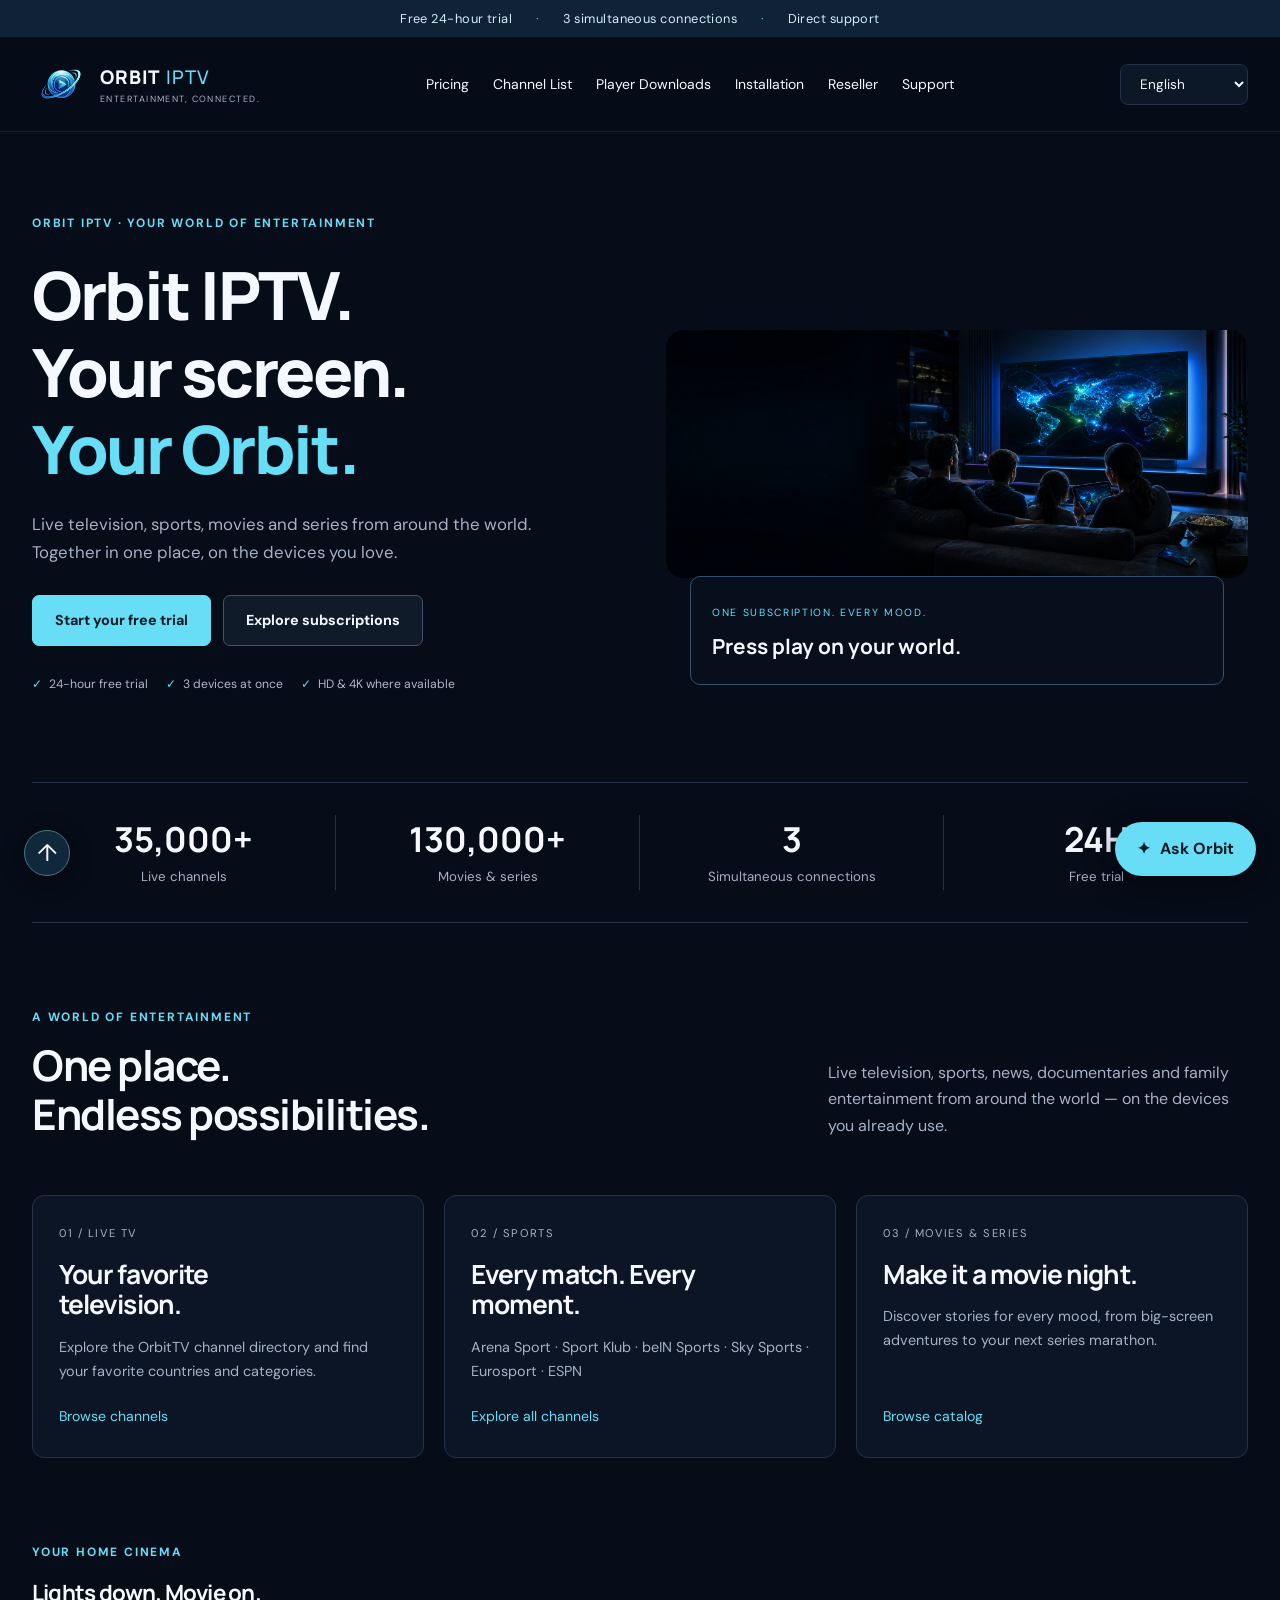
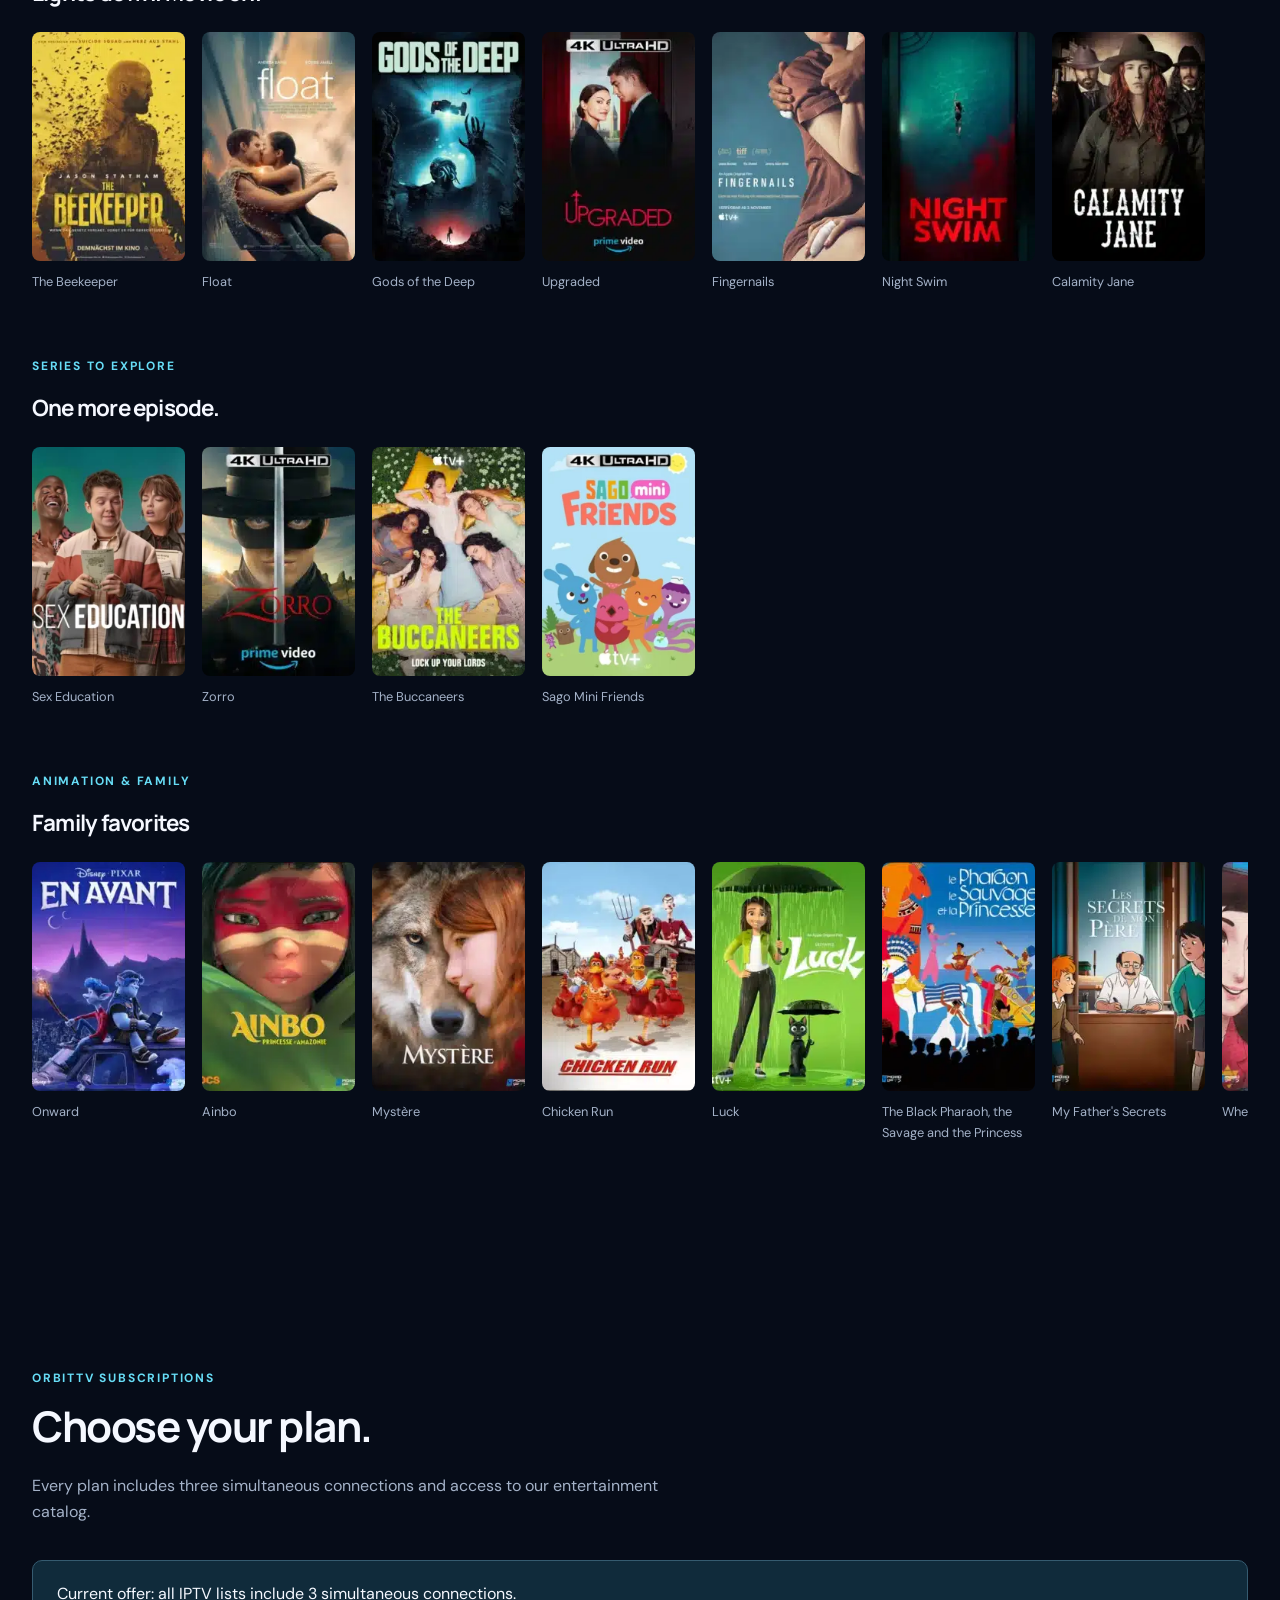
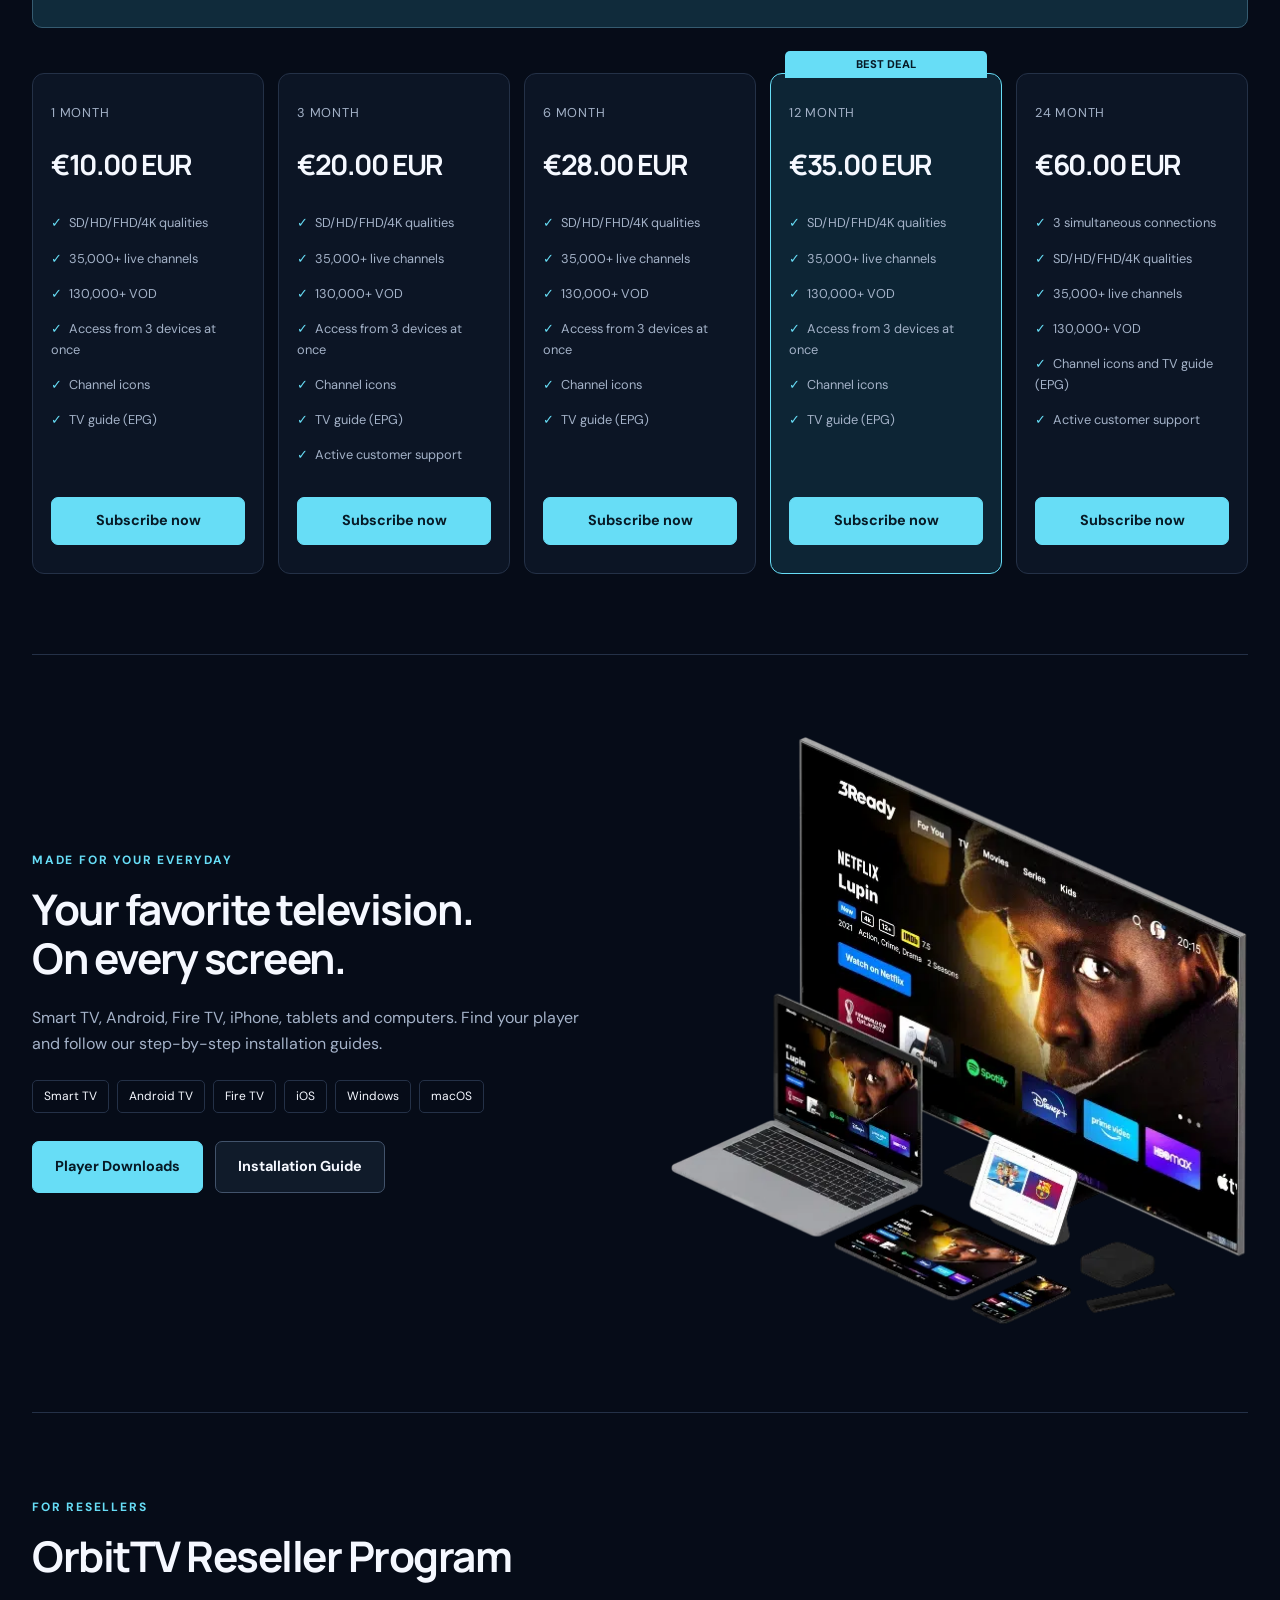
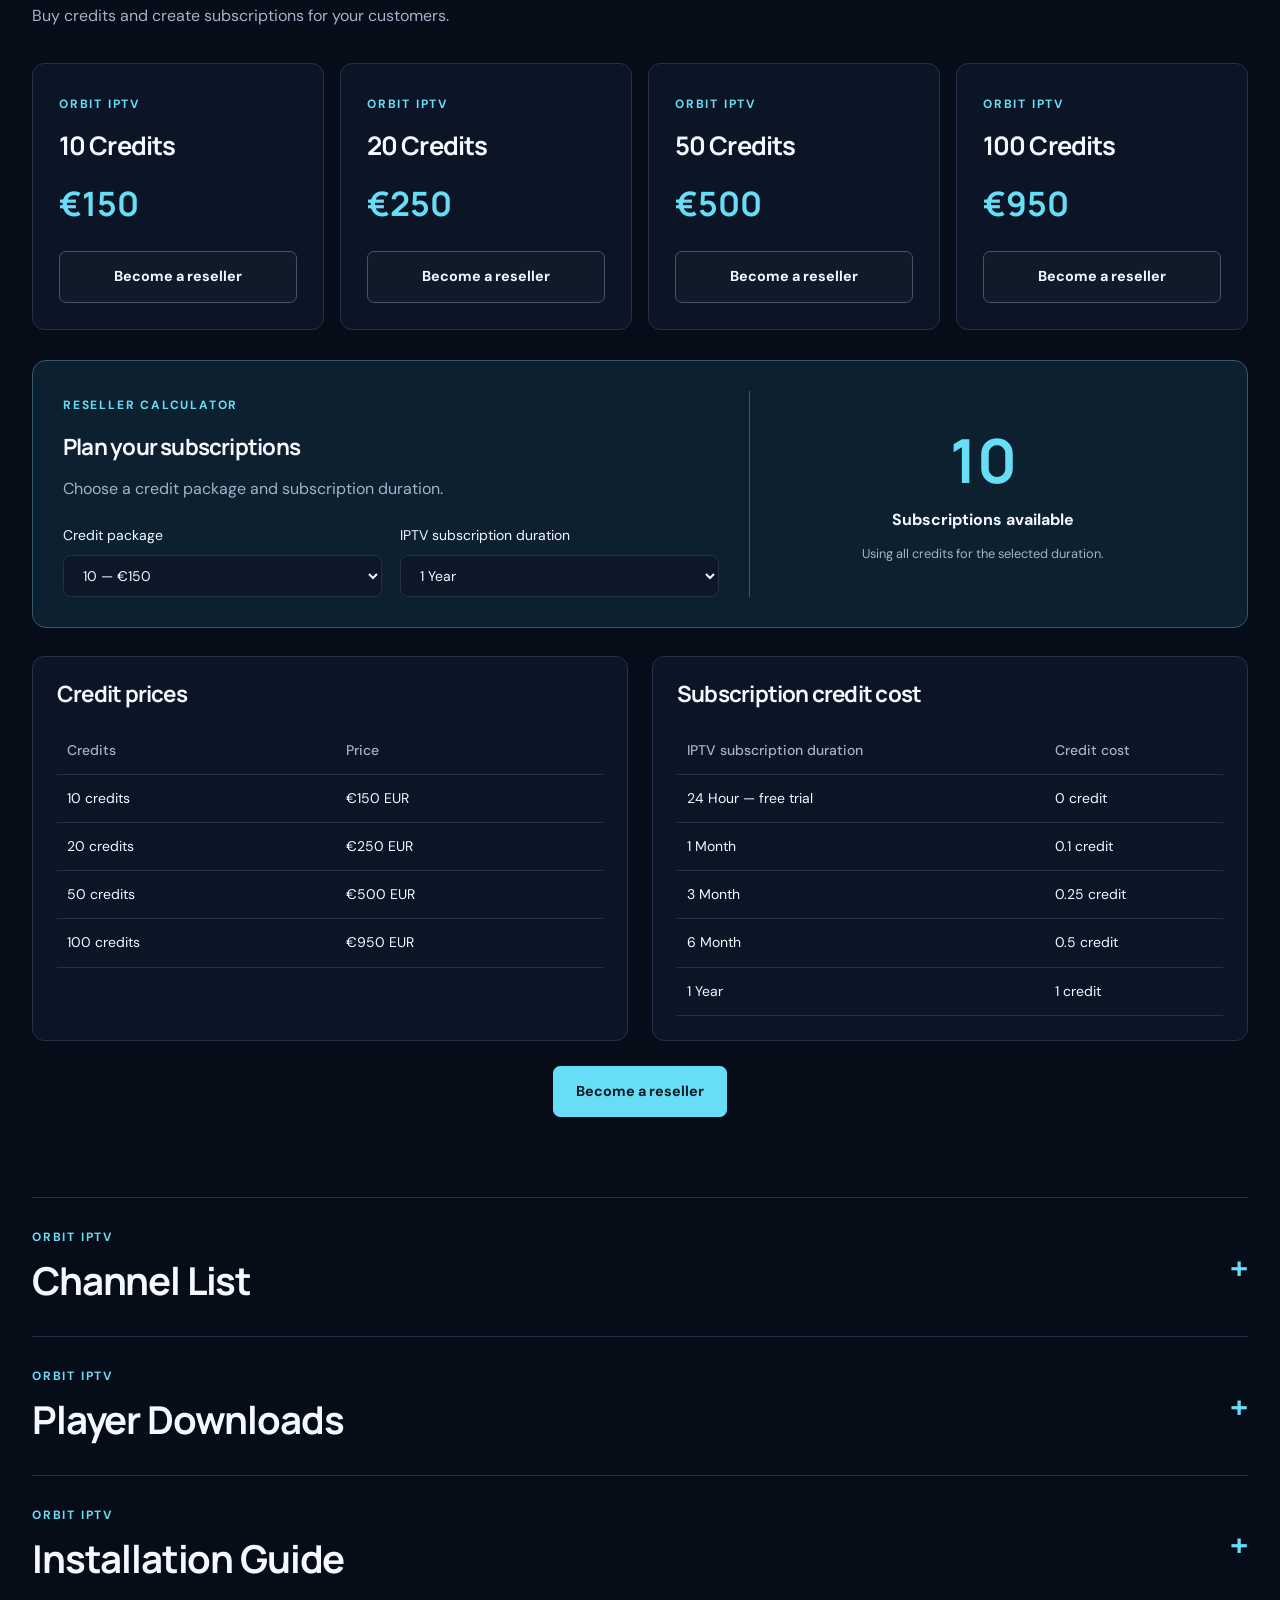
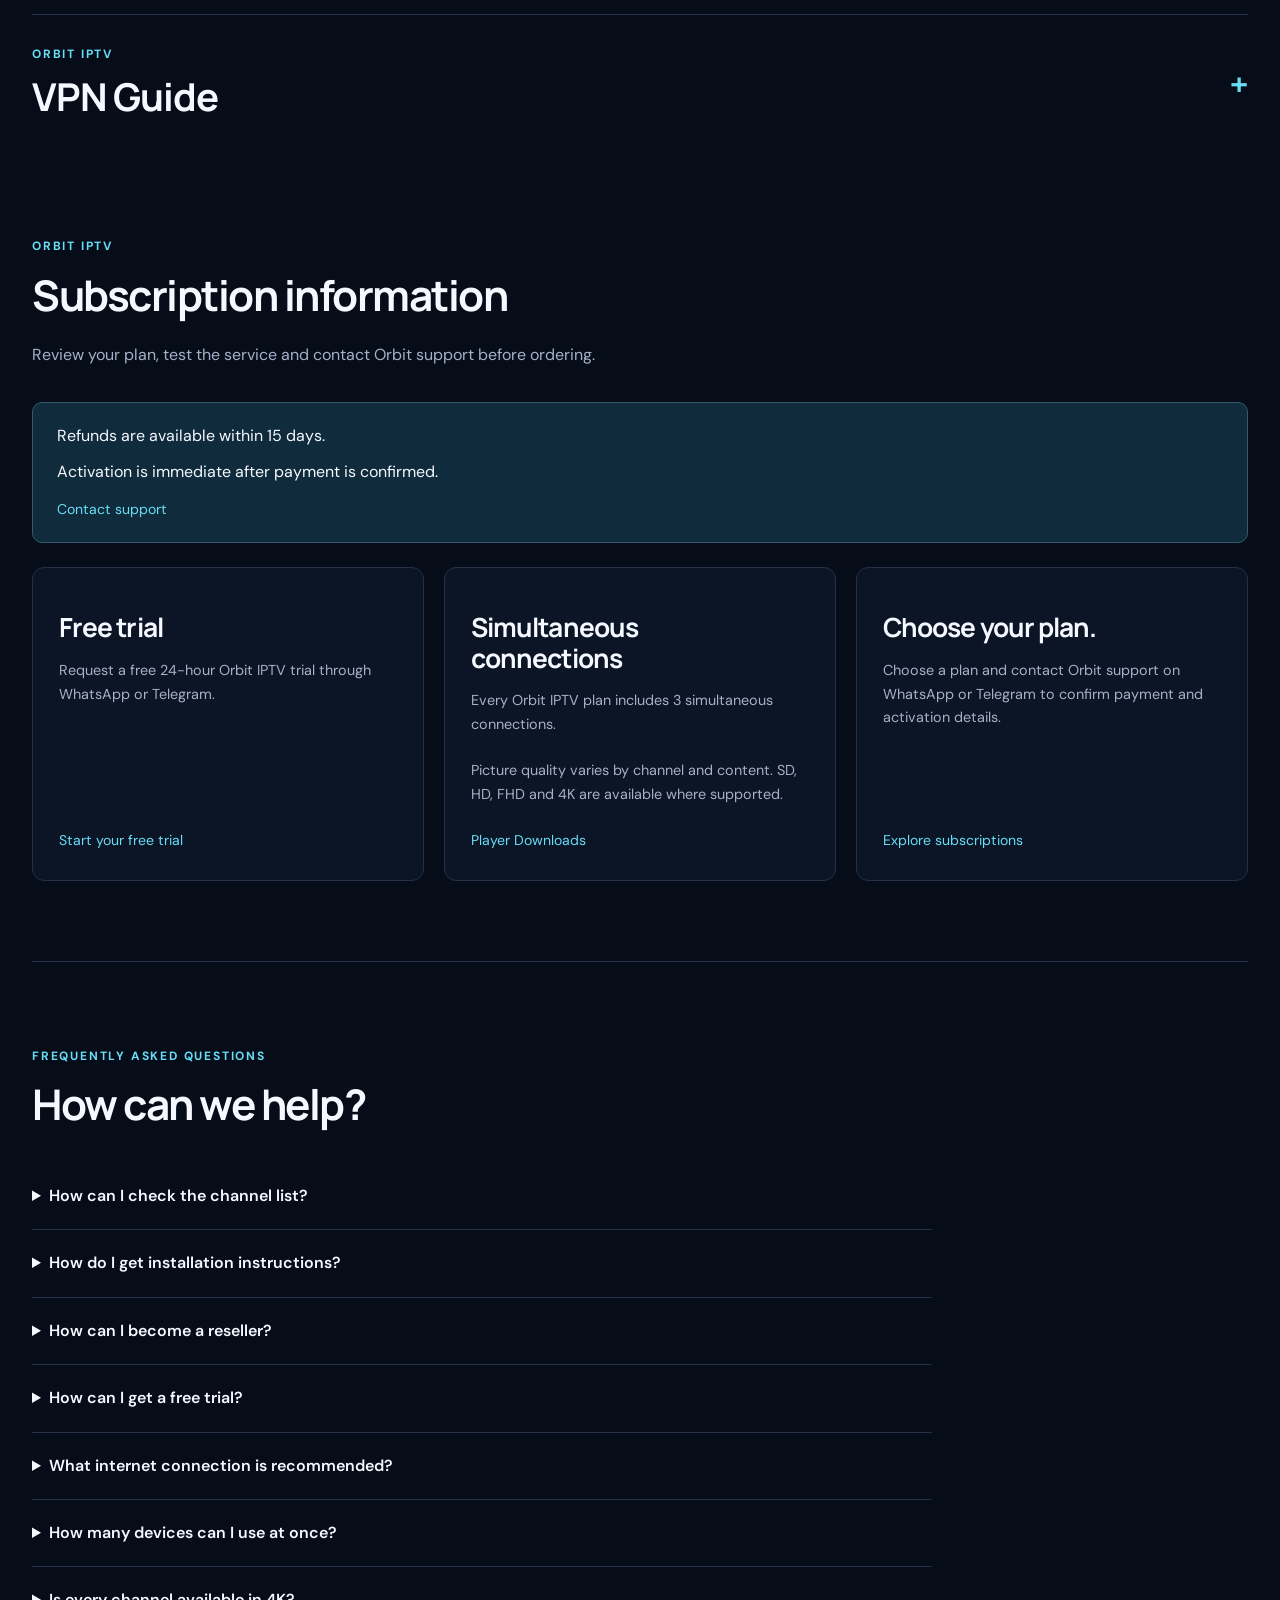
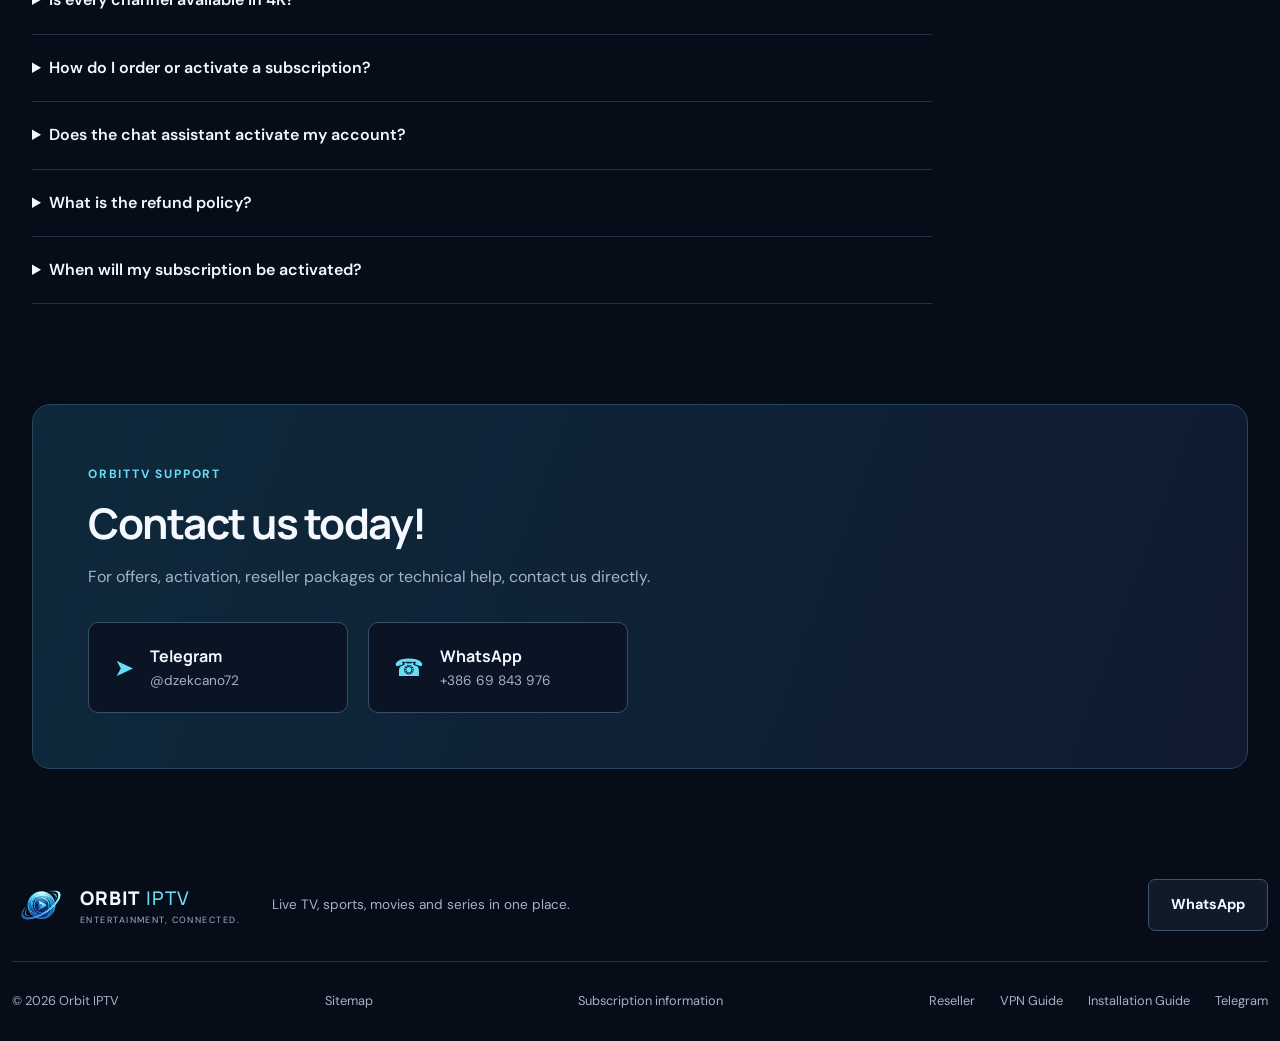
==== commit 590c5139: "Publish Orbit IPTV one-page multilingual website" ====
--- a/index.html
+++ b/index.html
@@ -1,4 +1,4 @@
-<!doctype html><html lang="en"><head><meta charset="utf-8"><meta name="viewport" content="width=device-width,initial-scale=1"><title>Orbit IPTV | Live TV, Movies, Series &amp; Free 24-Hour Trial</title><meta name="description" content="Discover Orbit IPTV: live TV, sports, movies and series with 3 simultaneous connections. Explore plans from €10, a free 24-hour trial and setup guides."><meta name="theme-color" content="#060c18"><link rel="icon" href="assets/logo.png"><meta property="og:title" content="Orbit IPTV | Live TV, Movies, Series &amp; Free 24-Hour Trial"><meta property="og:description" content="Discover Orbit IPTV: live TV, sports, movies and series with 3 simultaneous connections. Explore plans from €10, a free 24-hour trial and setup guides."><meta property="og:image" content="https://orbitiptv.github.io/assets/orbit-logo.png"><link rel="stylesheet" href="style.css"><script src="site-language.js" defer></script><script src="app.js" defer></script><script src="catalog.js" defer></script><script src="guide.js" defer></script><script src="chat.js" defer></script><link rel="canonical" href="https://orbitiptv.github.io/orbit-iptv-plus/"><meta name="robots" content="index,follow,max-image-preview:large"><meta property="og:type" content="website"><meta property="og:site_name" content="Orbit IPTV"><meta property="og:url" content="https://orbitiptv.github.io/orbit-iptv-plus/"><meta name="twitter:card" content="summary"><meta name="twitter:title" content="Orbit IPTV | Live TV, Movies, Series &amp; Free 24-Hour Trial"><meta name="twitter:description" content="Discover Orbit IPTV: live TV, sports, movies and series with 3 simultaneous connections. Explore plans from €10, a free 24-hour trial and setup guides."><script type="application/ld+json">{"@context":"https://schema.org","@graph":[{"@type":"Organization","@id":"https://orbitiptv.github.io/orbit-iptv-plus/#organization","name":"Orbit IPTV","alternateName":"OrbitTV","url":"https://orbitiptv.github.io/orbit-iptv-plus/","logo":"https://orbitiptv.github.io/orbit-iptv-plus/assets/logo.png","contactPoint":{"@type":"ContactPoint","telephone":"+38669843976","contactType":"customer support","availableLanguage":["English","Bosnian","Croatian","Serbian","Slovenian","German","Italian","French","Macedonian","Albanian"]},"sameAs":["https://t.me/dzekcano72"]},{"@type":"WebSite","@id":"https://orbitiptv.github.io/orbit-iptv-plus/#website","name":"Orbit IPTV","url":"https://orbitiptv.github.io/orbit-iptv-plus/","inLanguage":"en","publisher":{"@id":"https://orbitiptv.github.io/orbit-iptv-plus/#organization"}},{"@type":"WebPage","@id":"https://orbitiptv.github.io/orbit-iptv-plus/#webpage","url":"https://orbitiptv.github.io/orbit-iptv-plus/","name":"Orbit IPTV | Live TV, Movies, Series & Free 24-Hour Trial","description":"Discover Orbit IPTV: live TV, sports, movies and series with 3 simultaneous connections. Explore plans from €10, a free 24-hour trial and setup guides.","inLanguage":"en","isPartOf":{"@id":"https://orbitiptv.github.io/orbit-iptv-plus/#website"},"about":{"@id":"https://orbitiptv.github.io/orbit-iptv-plus/#service"}},{"@type":"Service","@id":"https://orbitiptv.github.io/orbit-iptv-plus/#service","name":"Orbit IPTV subscription","serviceType":"IPTV subscription","url":"https://orbitiptv.github.io/orbit-iptv-plus/#pricing","provider":{"@id":"https://orbitiptv.github.io/orbit-iptv-plus/#organization"},"description":"Live television, sports, movies and series with three simultaneous connections.","offers":[{"@type":"Offer","name":"Orbit IPTV — 1 month","price":10,"priceCurrency":"EUR","url":"https://orbitiptv.github.io/orbit-iptv-plus/#pricing"},{"@type":"Offer","name":"Orbit IPTV — 3 months","price":20,"priceCurrency":"EUR","url":"https://orbitiptv.github.io/orbit-iptv-plus/#pricing"},{"@type":"Offer","name":"Orbit IPTV — 6 months","price":28,"priceCurrency":"EUR","url":"https://orbitiptv.github.io/orbit-iptv-plus/#pricing"},{"@type":"Offer","name":"Orbit IPTV — 12 months","price":35,"priceCurrency":"EUR","url":"https://orbitiptv.github.io/orbit-iptv-plus/#pricing"},{"@type":"Offer","name":"Orbit IPTV — 24 months","price":60,"priceCurrency":"EUR","url":"https://orbitiptv.github.io/orbit-iptv-plus/#pricing"}]}]}</script></head><body class="" id="top"><a class="skip" href="#main">Skip to content</a><div class="announcement">Free 24-hour trial <span>·</span> 3 simultaneous connections <span>·</span> Direct support</div><header class="header"><div class="nav-shell"><a class="brand" href="#top" aria-label="Orbit IPTV home"><img src="assets/logo.png" width="58" height="50" alt="Orbit IPTV"><span>ORBIT<span class="brand-light"> IPTV</span><small>ENTERTAINMENT, CONNECTED.</small></span></a><button class="menu-toggle" aria-label="Open navigation" aria-expanded="false" aria-controls="main-nav">☰</button><nav id="main-nav" aria-label="Main navigation"><a href="#pricing">Pricing</a><a href="#channels">Channel List</a><a href="#players">Player Downloads</a><a href="#installation">Installation</a><a href="#resellers">Reseller</a><a href="#support">Support</a></nav><select id="site-language" aria-label="Choose language"><option value="en">English</option></select></div></header><main id="main"><section class="hero"><div class="hero-copy"><p class="eyebrow">ORBIT IPTV · YOUR WORLD OF ENTERTAINMENT</p><h1><span translate="no">Orbit IPTV.</span><br>Your screen.<br><em>Your Orbit.</em></h1><p class="lead">Live television, sports, movies and series from around the world. Together in one place, on the devices you love.</p><div class="hero-actions"><a class="primary" href="https://wa.me/38669843976?text=Hello%2C%20I%20would%20like%20a%20free%2024-hour%20Orbit%20IPTV%20trial.">Start your free trial</a><a class="secondary" href="#pricing">Explore subscriptions</a></div><div class="hero-proof"><span>24-hour free trial</span><span>3 devices at once</span><span>HD &amp; 4K where available</span></div></div><div class="hero-art"><img src="assets/cinema.png" alt="OrbitTV entertainment on your home screen" width="720" height="720" fetchpriority="high"><div class="art-caption"><span>ONE SUBSCRIPTION. EVERY MOOD.</span><strong>Press play on your world.</strong></div></div></section><section class="stats-band" aria-label="Orbit IPTV at a glance"><div><strong>35,000+</strong><span>Live channels</span></div><div><strong>130,000+</strong><span>Movies &amp; series</span></div><div><strong>3</strong><span>Simultaneous connections</span></div><div><strong>24H</strong><span>Free trial</span></div></section><section class="section"><div class="section-heading split-heading"><div><span class="eyebrow">A WORLD OF ENTERTAINMENT</span><h2>One place.<br>Endless possibilities.</h2></div><p>Live television, sports, news, documentaries and family entertainment from around the world — on the devices you already use.</p></div><div class="category-grid"><a href="#channels" class="category-card"><span class="category-index">01 / LIVE TV</span><h3>Your favorite television.</h3><p>Explore the OrbitTV channel directory and find your favorite countries and categories.</p><span class="text-link">Browse channels</span></a><a href="#channels" class="category-card"><span class="category-index">02 / SPORTS</span><h3>Every match. Every moment.</h3><p>Arena Sport · Sport Klub · beIN Sports · Sky Sports · Eurosport · ESPN</p><span class="text-link">Explore all channels</span></a><a href="#channels" class="category-card"><span class="category-index">03 / MOVIES & SERIES</span><h3>Make it a movie night.</h3><p>Discover stories for every mood, from big-screen adventures to your next series marathon.</p><span class="text-link">Browse catalog</span></a></div></section><div class="section movie-section"><section class="poster-shelf" aria-labelledby="movie-heading"><div class="shelf-heading"><div><span class="eyebrow">YOUR HOME CINEMA</span><h3 id="movie-heading">Lights down. Movie on.</h3></div></div><div id="movie-track" class="poster-track" tabindex="0" role="region" aria-label="Lights down. Movie on. carousel"><figure class="poster-card"><img src="assets/imported/assets_entertainment_movie-1.webp" alt="The Beekeeper poster" loading="lazy" width="200" height="300"><figcaption>The Beekeeper</figcaption></figure><figure class="poster-card"><img src="assets/imported/assets_entertainment_movie-2.webp" alt="Float poster" loading="lazy" width="200" height="300"><figcaption>Float</figcaption></figure><figure class="poster-card"><img src="assets/imported/assets_entertainment_movie-3.webp" alt="Gods of the Deep poster" loading="lazy" width="200" height="300"><figcaption>Gods of the Deep</figcaption></figure><figure class="poster-card"><img src="assets/imported/assets_entertainment_movie-4.webp" alt="Upgraded poster" loading="lazy" width="200" height="300"><figcaption>Upgraded</figcaption></figure><figure class="poster-card"><img src="assets/imported/assets_entertainment_movie-5.webp" alt="Fingernails poster" loading="lazy" width="200" height="300"><figcaption>Fingernails</figcaption></figure><figure class="poster-card"><img src="assets/imported/assets_entertainment_movie-6.webp" alt="Night Swim poster" loading="lazy" width="200" height="300"><figcaption>Night Swim</figcaption></figure><figure class="poster-card"><img src="assets/imported/assets_entertainment_movie-7.webp" alt="Calamity Jane poster" loading="lazy" width="200" height="300"><figcaption>Calamity Jane</figcaption></figure></div></section><section class="poster-shelf" aria-labelledby="series-heading"><div class="shelf-heading"><div><span class="eyebrow">SERIES TO EXPLORE</span><h3 id="series-heading">One more episode.</h3></div></div><div id="series-track" class="poster-track" tabindex="0" role="region" aria-label="One more episode. carousel"><figure class="poster-card"><img src="assets/imported/assets_entertainment_series-1.webp" alt="Sex Education poster" loading="lazy" width="200" height="300"><figcaption>Sex Education</figcaption></figure><figure class="poster-card"><img src="assets/imported/assets_entertainment_series-2.webp" alt="Zorro poster" loading="lazy" width="200" height="300"><figcaption>Zorro</figcaption></figure><figure class="poster-card"><img src="assets/imported/assets_entertainment_series-3.webp" alt="The Buccaneers poster" loading="lazy" width="200" height="300"><figcaption>The Buccaneers</figcaption></figure><figure class="poster-card"><img src="assets/imported/assets_entertainment_series-4.webp" alt="Sago Mini Friends poster" loading="lazy" width="200" height="300"><figcaption>Sago Mini Friends</figcaption></figure></div></section><section class="poster-shelf" aria-labelledby="kids-heading"><div class="shelf-heading"><div><span class="eyebrow">ANIMATION & FAMILY</span><h3 id="kids-heading">Family favorites</h3></div></div><div id="kids-track" class="poster-track" tabindex="0" role="region" aria-label="Family favorites carousel"><figure class="poster-card"><img src="assets/imported/assets_entertainment_kids-1.webp" alt="Onward poster" loading="lazy" width="200" height="300"><figcaption>Onward</figcaption></figure><figure class="poster-card"><img src="assets/imported/assets_entertainment_kids-2.webp" alt="Ainbo poster" loading="lazy" width="200" height="300"><figcaption>Ainbo</figcaption></figure><figure class="poster-card"><img src="assets/imported/assets_entertainment_kids-3.webp" alt="Mystère poster" loading="lazy" width="200" height="300"><figcaption>Mystère</figcaption></figure><figure class="poster-card"><img src="assets/imported/assets_entertainment_kids-4.webp" alt="Chicken Run poster" loading="lazy" width="200" height="300"><figcaption>Chicken Run</figcaption></figure><figure class="poster-card"><img src="assets/imported/assets_entertainment_kids-5.webp" alt="Luck poster" loading="lazy" width="200" height="300"><figcaption>Luck</figcaption></figure><figure class="poster-card"><img src="assets/imported/assets_entertainment_kids-6.webp" alt="The Black Pharaoh, the Savage and the Princess poster" loading="lazy" width="200" height="300"><figcaption>The Black Pharaoh, the Savage and the Princess</figcaption></figure><figure class="poster-card"><img src="assets/imported/assets_entertainment_kids-7.webp" alt="My Father&#x27;s Secrets poster" loading="lazy" width="200" height="300"><figcaption>My Father&#x27;s Secrets</figcaption></figure><figure class="poster-card"><img src="assets/imported/assets_entertainment_kids-8.webp" alt="Where Is Anne Frank poster" loading="lazy" width="200" height="300"><figcaption>Where Is Anne Frank</figcaption></figure></div></section></div><section id="pricing" class="section"><div class="section-heading"><span class="eyebrow">OrbitTV subscriptions</span><h2>Choose your plan.</h2><p>Every plan includes three simultaneous connections and access to our entertainment catalog.</p></div><div class="plan-grid"><article><small>1 MONTH</small><strong>€10.00 EUR</strong><ul><li>SD/HD/FHD/4K qualities</li><li>35,000+ live channels</li><li>130,000+ VOD</li><li>Access from 3 devices at once</li><li>Channel icons</li><li>TV guide (EPG)</li></ul><a class="primary" data-order href="https://wa.me/38669843976">Subscribe now</a></article><article><small>3 MONTH</small><strong>€20.00 EUR</strong><ul><li>SD/HD/FHD/4K qualities</li><li>35,000+ live channels</li><li>130,000+ VOD</li><li>Access from 3 devices at once</li><li>Channel icons</li><li>TV guide (EPG)</li><li>Active customer support</li></ul><a class="primary" data-order href="https://wa.me/38669843976">Subscribe now</a></article><article><small>6 MONTH</small><strong>€28.00 EUR</strong><ul><li>SD/HD/FHD/4K qualities</li><li>35,000+ live channels</li><li>130,000+ VOD</li><li>Access from 3 devices at once</li><li>Channel icons</li><li>TV guide (EPG)</li></ul><a class="primary" data-order href="https://wa.me/38669843976">Subscribe now</a></article><article class="best-plan"><i>BEST DEAL</i><small>12 MONTH</small><strong>€35.00 EUR</strong><ul><li>SD/HD/FHD/4K qualities</li><li>35,000+ live channels</li><li>130,000+ VOD</li><li>Access from 3 devices at once</li><li>Channel icons</li><li>TV guide (EPG)</li></ul><a class="primary" data-order href="https://wa.me/38669843976">Subscribe now</a></article><article><small>24 MONTH</small><strong>€60.00 EUR</strong><ul><li>3 simultaneous connections</li><li>SD/HD/FHD/4K qualities</li><li>35,000+ live channels</li><li>130,000+ VOD</li><li>Channel icons and TV guide (EPG)</li><li>Active customer support</li></ul><a class="primary" data-order href="https://wa.me/38669843976">Subscribe now</a></article></div></section><section class="section devices-section"><div><span class="eyebrow">MADE FOR YOUR EVERYDAY</span><h2>Your favorite television.<br>On every screen.</h2><p>Smart TV, Android, Fire TV, iPhone, tablets and computers. Find your player and follow our step-by-step installation guides.</p><div class="device-tags"><span>Smart TV</span><span>Android TV</span><span>Fire TV</span><span>iOS</span><span>Windows</span><span>macOS</span></div><div class="hero-actions"><a class="primary" href="#players">Player Downloads</a><a class="secondary" href="#installation">Installation Guide</a></div></div><img src="assets/devices.webp" alt="Television, tablet and phone showing entertainment" width="800" height="650" loading="lazy"></section><section id="resellers" class="section"><div class="section-heading"><span class="eyebrow">For resellers</span><h2>OrbitTV Reseller Program</h2><p>Buy credits and create subscriptions for your customers.</p></div><div class="reseller-packages"><article><span class="eyebrow">ORBIT IPTV</span><h3><span>10</span> <span>Credits</span></h3><strong class="reseller-price">€150</strong><a class="secondary" href="https://wa.me/38669843976?text=Hello%2C%20I%20would%20like%20the%20Orbit%20IPTV%20reseller%20package%20with%2010%20credits%20for%20%E2%82%AC150.%20Please%20send%20me%20the%20activation%20details.">Become a reseller</a></article><article><span class="eyebrow">ORBIT IPTV</span><h3><span>20</span> <span>Credits</span></h3><strong class="reseller-price">€250</strong><a class="secondary" href="https://wa.me/38669843976?text=Hello%2C%20I%20would%20like%20the%20Orbit%20IPTV%20reseller%20package%20with%2020%20credits%20for%20%E2%82%AC250.%20Please%20send%20me%20the%20activation%20details.">Become a reseller</a></article><article><span class="eyebrow">ORBIT IPTV</span><h3><span>50</span> <span>Credits</span></h3><strong class="reseller-price">€500</strong><a class="secondary" href="https://wa.me/38669843976?text=Hello%2C%20I%20would%20like%20the%20Orbit%20IPTV%20reseller%20package%20with%2050%20credits%20for%20%E2%82%AC500.%20Please%20send%20me%20the%20activation%20details.">Become a reseller</a></article><article><span class="eyebrow">ORBIT IPTV</span><h3><span>100</span> <span>Credits</span></h3><strong class="reseller-price">€950</strong><a class="secondary" href="https://wa.me/38669843976?text=Hello%2C%20I%20would%20like%20the%20Orbit%20IPTV%20reseller%20package%20with%20100%20credits%20for%20%E2%82%AC950.%20Please%20send%20me%20the%20activation%20details.">Become a reseller</a></article></div><div class="reseller-calculator"><div><span class="eyebrow">Reseller calculator</span><h3>Plan your subscriptions</h3><p>Choose a credit package and subscription duration.</p><div class="reseller-controls"><label for="reseller-package">Credit package<select id="reseller-package"><option value="10">10 — €150</option><option value="20">20 — €250</option><option value="50">50 — €500</option><option value="100">100 — €950</option></select></label><label for="reseller-duration">IPTV subscription duration<select id="reseller-duration"><option value="10">1 Month</option><option value="25">3 Month</option><option value="50">6 Month</option><option value="100" selected>1 Year</option></select></label></div></div><div class="reseller-result" role="status" aria-live="polite" aria-atomic="true"><strong id="reseller-count">10</strong><span>Subscriptions available</span><p>Using all credits for the selected duration.</p></div></div><div class="tables"><article><h3>Credit prices</h3><div class="table-wrap"><table><thead><tr><th>Credits</th><th>Price</th></tr></thead><tbody><tr><td>10 credits</td><td>€150 EUR</td></tr><tr><td>20 credits</td><td>€250 EUR</td></tr><tr><td>50 credits</td><td>€500 EUR</td></tr><tr><td>100 credits</td><td>€950 EUR</td></tr></tbody></table></div></article><article><h3>Subscription credit cost</h3><div class="table-wrap"><table><thead><tr><th>IPTV subscription duration</th><th>Credit cost</th></tr></thead><tbody><tr><td>24 Hour — free trial</td><td>0 credit</td></tr><tr><td>1 Month</td><td>0.1 credit</td></tr><tr><td>3 Month</td><td>0.25 credit</td></tr><tr><td>6 Month</td><td>0.5 credit</td></tr><tr><td>1 Year</td><td>1 credit</td></tr></tbody></table></div></article></div><div class="center"><a class="primary" href="https://wa.me/38669843976">Become a reseller</a></div></section><section id="channels" class="section consolidated"><details class="section-disclosure"><summary><span class="eyebrow">ORBIT IPTV</span><span class="disclosure-title">Channel List</span><span class="disclosure-plus" aria-hidden="true">+</span></summary><div class="interior catalog">
+<!doctype html><html lang="en"><head><meta charset="utf-8"><meta name="viewport" content="width=device-width,initial-scale=1"><title>Orbit IPTV | Live TV, Movies, Series &amp; Free 24-Hour Trial</title><meta name="description" content="Discover Orbit IPTV: live TV, sports, movies and series with 3 simultaneous connections. Explore plans from €10, a free 24-hour trial and setup guides."><meta name="theme-color" content="#060c18"><link rel="icon" href="assets/logo.png"><meta property="og:title" content="Orbit IPTV | Live TV, Movies, Series &amp; Free 24-Hour Trial"><meta property="og:description" content="Discover Orbit IPTV: live TV, sports, movies and series with 3 simultaneous connections. Explore plans from €10, a free 24-hour trial and setup guides."><meta property="og:image" content="https://orbitiptv.github.io/assets/orbit-logo.png"><link rel="stylesheet" href="style.css"><script src="site-language.js" defer></script><script src="app.js" defer></script><script src="catalog.js" defer></script><script src="guide.js" defer></script><script src="chat.js" defer></script><link rel="canonical" href="https://orbitiptv.github.io/orbit-iptv-plus/"><meta name="robots" content="index,follow,max-image-preview:large"><meta property="og:type" content="website"><meta property="og:site_name" content="Orbit IPTV"><meta property="og:url" content="https://orbitiptv.github.io/orbit-iptv-plus/"><meta name="twitter:card" content="summary"><meta name="twitter:title" content="Orbit IPTV | Live TV, Movies, Series &amp; Free 24-Hour Trial"><meta name="twitter:description" content="Discover Orbit IPTV: live TV, sports, movies and series with 3 simultaneous connections. Explore plans from €10, a free 24-hour trial and setup guides."><script type="application/ld+json">{"@context":"https://schema.org","@graph":[{"@type":"Organization","@id":"https://orbitiptv.github.io/orbit-iptv-plus/#organization","name":"Orbit IPTV","alternateName":"OrbitTV","url":"https://orbitiptv.github.io/orbit-iptv-plus/","logo":"https://orbitiptv.github.io/orbit-iptv-plus/assets/logo.png","contactPoint":{"@type":"ContactPoint","telephone":"+38669843976","contactType":"customer support","availableLanguage":["English","Bosnian","Croatian","Serbian","Slovenian","German","Italian","French","Macedonian","Albanian"]},"sameAs":["https://t.me/dzekcano72"]},{"@type":"WebSite","@id":"https://orbitiptv.github.io/orbit-iptv-plus/#website","name":"Orbit IPTV","url":"https://orbitiptv.github.io/orbit-iptv-plus/","inLanguage":"en","publisher":{"@id":"https://orbitiptv.github.io/orbit-iptv-plus/#organization"}},{"@type":"WebPage","@id":"https://orbitiptv.github.io/orbit-iptv-plus/#webpage","url":"https://orbitiptv.github.io/orbit-iptv-plus/","name":"Orbit IPTV | Live TV, Movies, Series & Free 24-Hour Trial","description":"Discover Orbit IPTV: live TV, sports, movies and series with 3 simultaneous connections. Explore plans from €10, a free 24-hour trial and setup guides.","inLanguage":"en","isPartOf":{"@id":"https://orbitiptv.github.io/orbit-iptv-plus/#website"},"about":{"@id":"https://orbitiptv.github.io/orbit-iptv-plus/#service"}},{"@type":"Service","@id":"https://orbitiptv.github.io/orbit-iptv-plus/#service","name":"Orbit IPTV subscription","serviceType":"IPTV subscription","url":"https://orbitiptv.github.io/orbit-iptv-plus/#pricing","provider":{"@id":"https://orbitiptv.github.io/orbit-iptv-plus/#organization"},"description":"Live television, sports, movies and series with three simultaneous connections.","offers":[{"@type":"Offer","name":"Orbit IPTV — 1 month","price":10,"priceCurrency":"EUR","url":"https://orbitiptv.github.io/orbit-iptv-plus/#pricing"},{"@type":"Offer","name":"Orbit IPTV — 3 months","price":20,"priceCurrency":"EUR","url":"https://orbitiptv.github.io/orbit-iptv-plus/#pricing"},{"@type":"Offer","name":"Orbit IPTV — 6 months","price":28,"priceCurrency":"EUR","url":"https://orbitiptv.github.io/orbit-iptv-plus/#pricing"},{"@type":"Offer","name":"Orbit IPTV — 12 months","price":35,"priceCurrency":"EUR","url":"https://orbitiptv.github.io/orbit-iptv-plus/#pricing"},{"@type":"Offer","name":"Orbit IPTV — 24 months","price":60,"priceCurrency":"EUR","url":"https://orbitiptv.github.io/orbit-iptv-plus/#pricing"}]}]}</script></head><body class="" id="top"><a class="skip" href="#main">Skip to content</a><div class="announcement">Free 24-hour trial <span>·</span> 3 simultaneous connections <span>·</span> Direct support</div><header class="header"><div class="nav-shell"><a class="brand" href="#top" aria-label="Orbit IPTV home"><img src="assets/logo.png" width="58" height="50" alt="Orbit IPTV"><span>ORBIT<span class="brand-light"> IPTV</span><small>ENTERTAINMENT, CONNECTED.</small></span></a><button class="menu-toggle" aria-label="Open navigation" aria-expanded="false" aria-controls="main-nav">☰</button><nav id="main-nav" aria-label="Main navigation"><a href="#pricing">Pricing</a><a href="#channels">Channel List</a><a href="#players">Player Downloads</a><a href="#installation">Installation</a><a href="#resellers">Reseller</a><a href="#support">Support</a></nav><select id="site-language" aria-label="Choose language"><option value="en">English</option></select></div></header><main id="main"><section class="hero"><div class="hero-copy"><p class="eyebrow">ORBIT IPTV · YOUR WORLD OF ENTERTAINMENT</p><h1><span translate="no">Orbit IPTV.</span><br>Your screen.<br><em>Your Orbit.</em></h1><p class="lead">Live television, sports, movies and series from around the world. Together in one place, on the devices you love.</p><div class="hero-actions"><a class="primary" href="https://wa.me/38669843976?text=Hello%2C%20I%20would%20like%20a%20free%2024-hour%20Orbit%20IPTV%20trial.">Start your free trial</a><a class="secondary" href="#pricing">Explore subscriptions</a></div><div class="hero-proof"><span>24-hour free trial</span><span>3 devices at once</span><span>HD &amp; 4K where available</span></div></div><div class="hero-art"><img src="assets/cinema.png" alt="OrbitTV entertainment on your home screen" width="720" height="720" fetchpriority="high"><div class="art-caption"><span>ONE SUBSCRIPTION. EVERY MOOD.</span><strong>Press play on your world.</strong></div></div></section><section class="stats-band" aria-label="Orbit IPTV at a glance"><div><strong>35,000+</strong><span>Live channels</span></div><div><strong>130,000+</strong><span>Movies &amp; series</span></div><div><strong>3</strong><span>Simultaneous connections</span></div><div><strong>24H</strong><span>Free trial</span></div></section><section class="section"><div class="section-heading split-heading"><div><span class="eyebrow">A WORLD OF ENTERTAINMENT</span><h2>One place.<br>Endless possibilities.</h2></div><p>Live television, sports, news, documentaries and family entertainment from around the world — on the devices you already use.</p></div><div class="category-grid"><a href="#channels" class="category-card"><span class="category-index">01 / LIVE TV</span><h3>Your favorite television.</h3><p>Explore the OrbitTV channel directory and find your favorite countries and categories.</p><span class="text-link">Browse channels</span></a><a href="#channels" class="category-card"><span class="category-index">02 / SPORTS</span><h3>Every match. Every moment.</h3><p>Arena Sport · Sport Klub · beIN Sports · Sky Sports · Eurosport · ESPN</p><span class="text-link">Explore all channels</span></a><a href="#channels" class="category-card"><span class="category-index">03 / MOVIES & SERIES</span><h3>Make it a movie night.</h3><p>Discover stories for every mood, from big-screen adventures to your next series marathon.</p><span class="text-link">Browse catalog</span></a></div></section><div class="section movie-section"><section class="poster-shelf" aria-labelledby="movie-heading"><div class="shelf-heading"><div><span class="eyebrow">YOUR HOME CINEMA</span><h3 id="movie-heading">Lights down. Movie on.</h3></div></div><div id="movie-track" class="poster-track" tabindex="0" role="region" aria-label="Lights down. Movie on. carousel"><figure class="poster-card"><img src="assets/imported/assets_entertainment_movie-1.webp" alt="The Beekeeper poster" loading="lazy" width="200" height="300"><figcaption>The Beekeeper</figcaption></figure><figure class="poster-card"><img src="assets/imported/assets_entertainment_movie-2.webp" alt="Float poster" loading="lazy" width="200" height="300"><figcaption>Float</figcaption></figure><figure class="poster-card"><img src="assets/imported/assets_entertainment_movie-3.webp" alt="Gods of the Deep poster" loading="lazy" width="200" height="300"><figcaption>Gods of the Deep</figcaption></figure><figure class="poster-card"><img src="assets/imported/assets_entertainment_movie-4.webp" alt="Upgraded poster" loading="lazy" width="200" height="300"><figcaption>Upgraded</figcaption></figure><figure class="poster-card"><img src="assets/imported/assets_entertainment_movie-5.webp" alt="Fingernails poster" loading="lazy" width="200" height="300"><figcaption>Fingernails</figcaption></figure><figure class="poster-card"><img src="assets/imported/assets_entertainment_movie-6.webp" alt="Night Swim poster" loading="lazy" width="200" height="300"><figcaption>Night Swim</figcaption></figure><figure class="poster-card"><img src="assets/imported/assets_entertainment_movie-7.webp" alt="Calamity Jane poster" loading="lazy" width="200" height="300"><figcaption>Calamity Jane</figcaption></figure></div></section><section class="poster-shelf" aria-labelledby="series-heading"><div class="shelf-heading"><div><span class="eyebrow">SERIES TO EXPLORE</span><h3 id="series-heading">One more episode.</h3></div></div><div id="series-track" class="poster-track" tabindex="0" role="region" aria-label="One more episode. carousel"><figure class="poster-card"><img src="assets/imported/assets_entertainment_series-1.webp" alt="Sex Education poster" loading="lazy" width="200" height="300"><figcaption>Sex Education</figcaption></figure><figure class="poster-card"><img src="assets/imported/assets_entertainment_series-2.webp" alt="Zorro poster" loading="lazy" width="200" height="300"><figcaption>Zorro</figcaption></figure><figure class="poster-card"><img src="assets/imported/assets_entertainment_series-3.webp" alt="The Buccaneers poster" loading="lazy" width="200" height="300"><figcaption>The Buccaneers</figcaption></figure><figure class="poster-card"><img src="assets/imported/assets_entertainment_series-4.webp" alt="Sago Mini Friends poster" loading="lazy" width="200" height="300"><figcaption>Sago Mini Friends</figcaption></figure></div></section><section class="poster-shelf" aria-labelledby="kids-heading"><div class="shelf-heading"><div><span class="eyebrow">ANIMATION & FAMILY</span><h3 id="kids-heading">Family favorites</h3></div></div><div id="kids-track" class="poster-track" tabindex="0" role="region" aria-label="Family favorites carousel"><figure class="poster-card"><img src="assets/imported/assets_entertainment_kids-1.webp" alt="Onward poster" loading="lazy" width="200" height="300"><figcaption>Onward</figcaption></figure><figure class="poster-card"><img src="assets/imported/assets_entertainment_kids-2.webp" alt="Ainbo poster" loading="lazy" width="200" height="300"><figcaption>Ainbo</figcaption></figure><figure class="poster-card"><img src="assets/imported/assets_entertainment_kids-3.webp" alt="Mystère poster" loading="lazy" width="200" height="300"><figcaption>Mystère</figcaption></figure><figure class="poster-card"><img src="assets/imported/assets_entertainment_kids-4.webp" alt="Chicken Run poster" loading="lazy" width="200" height="300"><figcaption>Chicken Run</figcaption></figure><figure class="poster-card"><img src="assets/imported/assets_entertainment_kids-5.webp" alt="Luck poster" loading="lazy" width="200" height="300"><figcaption>Luck</figcaption></figure><figure class="poster-card"><img src="assets/imported/assets_entertainment_kids-6.webp" alt="The Black Pharaoh, the Savage and the Princess poster" loading="lazy" width="200" height="300"><figcaption>The Black Pharaoh, the Savage and the Princess</figcaption></figure><figure class="poster-card"><img src="assets/imported/assets_entertainment_kids-7.webp" alt="My Father&#x27;s Secrets poster" loading="lazy" width="200" height="300"><figcaption>My Father&#x27;s Secrets</figcaption></figure><figure class="poster-card"><img src="assets/imported/assets_entertainment_kids-8.webp" alt="Where Is Anne Frank poster" loading="lazy" width="200" height="300"><figcaption>Where Is Anne Frank</figcaption></figure></div></section></div><section id="pricing" class="section"><div class="section-heading"><span class="eyebrow">OrbitTV subscriptions</span><h2>Choose your plan.</h2><p>Every plan includes three simultaneous connections and access to our entertainment catalog.</p></div><p class="offer-note">Current offer: all IPTV lists include 3 simultaneous connections.</p><div class="plan-grid"><article><small>1 MONTH</small><strong>€10.00 EUR</strong><ul><li>SD/HD/FHD/4K qualities</li><li>35,000+ live channels</li><li>130,000+ VOD</li><li>Access from 3 devices at once</li><li>Channel icons</li><li>TV guide (EPG)</li></ul><a class="primary" data-order href="https://wa.me/38669843976">Subscribe now</a></article><article><small>3 MONTH</small><strong>€20.00 EUR</strong><ul><li>SD/HD/FHD/4K qualities</li><li>35,000+ live channels</li><li>130,000+ VOD</li><li>Access from 3 devices at once</li><li>Channel icons</li><li>TV guide (EPG)</li><li>Active customer support</li></ul><a class="primary" data-order href="https://wa.me/38669843976">Subscribe now</a></article><article><small>6 MONTH</small><strong>€28.00 EUR</strong><ul><li>SD/HD/FHD/4K qualities</li><li>35,000+ live channels</li><li>130,000+ VOD</li><li>Access from 3 devices at once</li><li>Channel icons</li><li>TV guide (EPG)</li></ul><a class="primary" data-order href="https://wa.me/38669843976">Subscribe now</a></article><article class="best-plan"><i>BEST DEAL</i><small>12 MONTH</small><strong>€35.00 EUR</strong><ul><li>SD/HD/FHD/4K qualities</li><li>35,000+ live channels</li><li>130,000+ VOD</li><li>Access from 3 devices at once</li><li>Channel icons</li><li>TV guide (EPG)</li></ul><a class="primary" data-order href="https://wa.me/38669843976">Subscribe now</a></article><article><small>24 MONTH</small><strong>€60.00 EUR</strong><ul><li>3 simultaneous connections</li><li>SD/HD/FHD/4K qualities</li><li>35,000+ live channels</li><li>130,000+ VOD</li><li>Channel icons and TV guide (EPG)</li><li>Active customer support</li></ul><a class="primary" data-order href="https://wa.me/38669843976">Subscribe now</a></article></div></section><section class="section devices-section"><div><span class="eyebrow">MADE FOR YOUR EVERYDAY</span><h2>Your favorite television.<br>On every screen.</h2><p>Smart TV, Android, Fire TV, iPhone, tablets and computers. Find your player and follow our step-by-step installation guides.</p><div class="device-tags"><span>Smart TV</span><span>Android TV</span><span>Fire TV</span><span>iOS</span><span>Windows</span><span>macOS</span></div><div class="hero-actions"><a class="primary" href="#players">Player Downloads</a><a class="secondary" href="#installation">Installation Guide</a></div></div><img src="assets/devices.webp" alt="Television, tablet and phone showing entertainment" width="800" height="650" loading="lazy"></section><section id="resellers" class="section"><div class="section-heading"><span class="eyebrow">For resellers</span><h2>OrbitTV Reseller Program</h2><p>Buy credits and create subscriptions for your customers.</p></div><div class="reseller-packages"><article><span class="eyebrow">ORBIT IPTV</span><h3><span>10</span> <span>Credits</span></h3><strong class="reseller-price">€150</strong><a class="secondary" href="https://wa.me/38669843976?text=Hello%2C%20I%20would%20like%20the%20Orbit%20IPTV%20reseller%20package%20with%2010%20credits%20for%20%E2%82%AC150.%20Please%20send%20me%20the%20activation%20details.">Become a reseller</a></article><article><span class="eyebrow">ORBIT IPTV</span><h3><span>20</span> <span>Credits</span></h3><strong class="reseller-price">€250</strong><a class="secondary" href="https://wa.me/38669843976?text=Hello%2C%20I%20would%20like%20the%20Orbit%20IPTV%20reseller%20package%20with%2020%20credits%20for%20%E2%82%AC250.%20Please%20send%20me%20the%20activation%20details.">Become a reseller</a></article><article><span class="eyebrow">ORBIT IPTV</span><h3><span>50</span> <span>Credits</span></h3><strong class="reseller-price">€500</strong><a class="secondary" href="https://wa.me/38669843976?text=Hello%2C%20I%20would%20like%20the%20Orbit%20IPTV%20reseller%20package%20with%2050%20credits%20for%20%E2%82%AC500.%20Please%20send%20me%20the%20activation%20details.">Become a reseller</a></article><article><span class="eyebrow">ORBIT IPTV</span><h3><span>100</span> <span>Credits</span></h3><strong class="reseller-price">€950</strong><a class="secondary" href="https://wa.me/38669843976?text=Hello%2C%20I%20would%20like%20the%20Orbit%20IPTV%20reseller%20package%20with%20100%20credits%20for%20%E2%82%AC950.%20Please%20send%20me%20the%20activation%20details.">Become a reseller</a></article></div><div class="reseller-calculator"><div><span class="eyebrow">Reseller calculator</span><h3>Plan your subscriptions</h3><p>Choose a credit package and subscription duration.</p><div class="reseller-controls"><label for="reseller-package">Credit package<select id="reseller-package"><option value="10">10 — €150</option><option value="20">20 — €250</option><option value="50">50 — €500</option><option value="100">100 — €950</option></select></label><label for="reseller-duration">IPTV subscription duration<select id="reseller-duration"><option value="10">1 Month</option><option value="25">3 Month</option><option value="50">6 Month</option><option value="100" selected>1 Year</option></select></label></div></div><div class="reseller-result" role="status" aria-live="polite" aria-atomic="true"><strong id="reseller-count">10</strong><span>Subscriptions available</span><p>Using all credits for the selected duration.</p></div></div><div class="tables"><article><h3>Credit prices</h3><div class="table-wrap"><table><thead><tr><th>Credits</th><th>Price</th></tr></thead><tbody><tr><td>10 credits</td><td>€150 EUR</td></tr><tr><td>20 credits</td><td>€250 EUR</td></tr><tr><td>50 credits</td><td>€500 EUR</td></tr><tr><td>100 credits</td><td>€950 EUR</td></tr></tbody></table></div></article><article><h3>Subscription credit cost</h3><div class="table-wrap"><table><thead><tr><th>IPTV subscription duration</th><th>Credit cost</th></tr></thead><tbody><tr><td>24 Hour — free trial</td><td>0 credit</td></tr><tr><td>1 Month</td><td>0.1 credit</td></tr><tr><td>3 Month</td><td>0.25 credit</td></tr><tr><td>6 Month</td><td>0.5 credit</td></tr><tr><td>1 Year</td><td>1 credit</td></tr></tbody></table></div></article></div><div class="center"><a class="primary" href="https://wa.me/38669843976">Become a reseller</a></div></section><section id="channels" class="section consolidated"><details class="section-disclosure"><summary><span class="eyebrow">ORBIT IPTV</span><span class="disclosure-title">Channel List</span><span class="disclosure-plus" aria-hidden="true">+</span></summary><div class="interior catalog">
 <section class="hero"><div class="eyebrow">Orbit IPTV</div><h2>Channel List</h2><ul><li>A wide selection of television channels for your entertainment needs.</li><li>Search by channel name, category or country.</li><li>Select a country or region to browse its channels.</li></ul></section>
 <hr>
 <section class="stats"><p>Choose Live channels, Movies or Series, then select a country or region on the left.</p><div class="stat-grid"><div><strong id="liveCount">53.493</strong><span>live channels</span></div><div><strong id="movieCount">195.964</strong><span>movies / VOD entries</span></div><div><strong id="seriesCount">1.154.563</strong><span>series / episode entries</span></div></div><p class="catalog-summary"><span id="countryCount">81</span> countries, regions and language groups · <span id="categoryCountTop">1.373</span> content categories</p><button id="showAll" class="primary">Browse catalog</button></section>
@@ -256,4 +256,4 @@
 <details class="guide" id="vpn-windows"><summary data-i18n="windows">💻 Windows computer</summary><div class="guide-body"><ol class="steps"><li data-i18n-html="w1">Download Proton VPN from the <a href="https://protonvpn.com/download-windows" target="_blank" rel="noopener">official Windows page</a>.</li><li data-i18n="w2">Run the installer and finish setup.</li><li data-i18n="w3">Open Proton VPN and sign in.</li><li data-i18n="w4">Click Quick Connect or choose a server manually.</li><li data-i18n="w5">After connecting, reopen your IPTV app.</li></ol><div class="note" data-i18n="note">If you still have connection problems, contact us on Telegram or WhatsApp.</div></div></details>
 </div></section>
 <section class="contact" id="vpn-kontakt"><div class="wrap"><div class="contact-card"><div><h2 data-i18n="contactTitle">📲 Contact us today!</h2><p data-i18n="contactCopy">For help with setup or connection issues, contact us directly.</p></div><div class="contact-actions"><a class="btn" href="https://t.me/dzekcano72" target="_blank" rel="noopener">💬 Telegram: @dzekcano72</a><a class="btn primary" href="https://wa.me/38669843976" target="_blank" rel="noopener">📱 WhatsApp: +386 69 843 976</a></div></div></div></section>
-</div></details></section><section id="faq" class="section"><div class="section-heading"><span class="eyebrow">Frequently Asked Questions</span><h2>How can we help?</h2></div><div class="faq"><details><summary>How can I check the channel list?</summary><p>Open the Channel List, find a country or category, and select it to view the available channels.</p></details><details><summary>How do I get installation instructions?</summary><p>Open the OrbitTV Installation Guide or contact us for help.</p></details><details><summary>How can I become a reseller?</summary><p>Choose a credit package and contact us through Telegram or WhatsApp.</p></details><details><summary>How can I get a free trial?</summary><p>Contact us on Telegram or WhatsApp. The reseller table lists a 24-hour trial at 0 credits.</p></details><details><summary>What internet connection is recommended?</summary><p>A stable broadband connection is recommended; higher quality streams require more bandwidth.</p></details></div></section><section id="support" class="support"><span class="eyebrow">OrbitTV support</span><h2>Contact us today!</h2><p>For offers, activation, reseller packages or technical help, contact us directly.</p><div class="contact-grid"><a href="https://t.me/dzekcano72" target="_blank" rel="noopener noreferrer"><span class="contact-icon telegram">➤</span><span><strong>Telegram</strong><small>@dzekcano72</small></span></a><a href="https://wa.me/38669843976" target="_blank" rel="noopener noreferrer"><span class="contact-icon whatsapp">☎</span><span><strong>WhatsApp</strong><small>+386 69 843 976</small></span></a></div></section></main><footer class="footer"><div class="footer-top"><a class="brand" href="#top" aria-label="Orbit IPTV home"><img src="assets/logo.png" width="58" height="50" alt="Orbit IPTV"><span>ORBIT<span class="brand-light"> IPTV</span><small>ENTERTAINMENT, CONNECTED.</small></span></a><p>Live TV, sports, movies and series in one place.</p><a class="button" href="https://wa.me/38669843976">WhatsApp</a></div><div class="footer-bottom"><span>© 2026 Orbit IPTV</span><a href="sitemap.xml">Sitemap</a><nav><a href="#resellers">Reseller</a><a href="#vpn">VPN Guide</a><a href="#installation">Installation Guide</a><a href="https://t.me/dzekcano72">Telegram</a></nav></div></footer><a class="back-top" href="#top" aria-label="Back to top" title="Back to top">↑</a><button class="chat-toggle" aria-controls="orbit-chat" aria-expanded="false"><span aria-hidden="true">✦</span> <span>Ask Orbit</span></button><section id="orbit-chat" class="chat-panel" aria-label="Orbit assistant" hidden><div class="chat-heading"><div><strong>Orbit assistant</strong><small>Automated answers</small></div><button class="chat-close" aria-label="Close chat">×</button></div><div class="chat-messages" role="log" aria-live="polite" aria-relevant="additions"></div><div class="chat-suggestions"><button data-topic="plans">Plans &amp; prices</button><button data-topic="trial">Free trial</button><button data-topic="setup">Installation</button><button data-topic="support">Contact support</button><button data-topic="reseller">Reseller</button></div><form class="chat-form"><label for="chat-input" class="sr-only">Your question</label><input id="chat-input" autocomplete="off" maxlength="500" placeholder="Ask about Orbit IPTV…" required><button type="submit" aria-label="Send message">Send</button></form><a class="chat-human" href="https://wa.me/38669843976">Talk to us on WhatsApp</a></section></body></html>+</div></details></section><section id="subscription-information" class="section subscription-information"><div class="section-heading"><span class="eyebrow">Orbit IPTV</span><h2>Subscription information</h2><p>Review your plan, test the service and contact Orbit support before ordering.</p></div><div class="subscription-policies"><p>Refunds are available within 15 days.</p><p>Activation is immediate after payment is confirmed.</p><a class="text-link" href="https://wa.me/38669843976">Contact support</a></div><div class="category-grid"><article class="category-card"><h3>Free trial</h3><p>Request a free 24-hour Orbit IPTV trial through WhatsApp or Telegram.</p><a class="text-link" href="https://wa.me/38669843976?text=Hello%2C%20I%20would%20like%20a%20free%2024-hour%20Orbit%20IPTV%20trial.">Start your free trial</a></article><article class="category-card"><h3>Simultaneous connections</h3><p>Every Orbit IPTV plan includes 3 simultaneous connections.</p><p>Picture quality varies by channel and content. SD, HD, FHD and 4K are available where supported.</p><a class="text-link" href="#players">Player Downloads</a></article><article class="category-card"><h3>Choose your plan.</h3><p>Choose a plan and contact Orbit support on WhatsApp or Telegram to confirm payment and activation details.</p><a class="text-link" href="#pricing">Explore subscriptions</a></article></div></section><section id="faq" class="section"><div class="section-heading"><span class="eyebrow">Frequently Asked Questions</span><h2>How can we help?</h2></div><div class="faq"><details><summary>How can I check the channel list?</summary><p>Open the Channel List, find a country or category, and select it to view the available channels.</p></details><details><summary>How do I get installation instructions?</summary><p>Open the OrbitTV Installation Guide or contact us for help.</p></details><details><summary>How can I become a reseller?</summary><p>Choose a credit package and contact us through Telegram or WhatsApp.</p></details><details><summary>How can I get a free trial?</summary><p>Request a free 24-hour Orbit IPTV trial through WhatsApp or Telegram.</p></details><details><summary>What internet connection is recommended?</summary><p>A stable broadband connection is recommended; higher quality streams require more bandwidth.</p></details><details><summary>How many devices can I use at once?</summary><p>Every Orbit IPTV plan includes 3 simultaneous connections.</p></details><details><summary>Is every channel available in 4K?</summary><p>Picture quality varies by channel and content. SD, HD, FHD and 4K are available where supported.</p></details><details><summary>How do I order or activate a subscription?</summary><p>Choose a plan and contact Orbit support on WhatsApp or Telegram to confirm payment and activation details.</p></details><details><summary>Does the chat assistant activate my account?</summary><p>The assistant answers common questions. Orbit support handles payments, activation and account-specific requests.</p></details><details><summary>What is the refund policy?</summary><p>Refunds are available within 15 days.</p><a class="text-link" href="https://wa.me/38669843976">Contact support</a></details><details><summary>When will my subscription be activated?</summary><p>Activation is immediate after payment is confirmed.</p></details></div></section><section id="support" class="support"><span class="eyebrow">OrbitTV support</span><h2>Contact us today!</h2><p>For offers, activation, reseller packages or technical help, contact us directly.</p><div class="contact-grid"><a href="https://t.me/dzekcano72" target="_blank" rel="noopener noreferrer"><span class="contact-icon telegram">➤</span><span><strong>Telegram</strong><small>@dzekcano72</small></span></a><a href="https://wa.me/38669843976" target="_blank" rel="noopener noreferrer"><span class="contact-icon whatsapp">☎</span><span><strong>WhatsApp</strong><small>+386 69 843 976</small></span></a></div></section></main><footer class="footer"><div class="footer-top"><a class="brand" href="#top" aria-label="Orbit IPTV home"><img src="assets/logo.png" width="58" height="50" alt="Orbit IPTV"><span>ORBIT<span class="brand-light"> IPTV</span><small>ENTERTAINMENT, CONNECTED.</small></span></a><p>Live TV, sports, movies and series in one place.</p><a class="button" href="https://wa.me/38669843976">WhatsApp</a></div><div class="footer-bottom"><span>© 2026 Orbit IPTV</span><a href="sitemap.xml">Sitemap</a><a href="#subscription-information">Subscription information</a><nav><a href="#resellers">Reseller</a><a href="#vpn">VPN Guide</a><a href="#installation">Installation Guide</a><a href="https://t.me/dzekcano72">Telegram</a></nav></div></footer><a class="back-top" href="#top" aria-label="Back to top" title="Back to top">↑</a><button class="chat-toggle" aria-controls="orbit-chat" aria-expanded="false"><span aria-hidden="true">✦</span> <span>Ask Orbit</span></button><section id="orbit-chat" class="chat-panel" aria-label="Orbit assistant" hidden><div class="chat-heading"><div><strong>Orbit assistant</strong><small>Automated answers</small></div><button class="chat-close" aria-label="Close chat">×</button></div><div class="chat-messages" role="log" aria-live="polite" aria-relevant="additions"></div><div class="chat-suggestions"><button data-topic="plans">Plans &amp; prices</button><button data-topic="trial">Free trial</button><button data-topic="setup">Installation</button><button data-topic="support">Contact support</button><button data-topic="reseller">Reseller</button></div><form class="chat-form"><label for="chat-input" class="sr-only">Your question</label><input id="chat-input" autocomplete="off" maxlength="500" placeholder="Ask about Orbit IPTV…" required><button type="submit" aria-label="Send message">Send</button></form><a class="chat-human" href="https://wa.me/38669843976">Talk to us on WhatsApp</a></section></body></html>
--- a/style.css
+++ b/style.css
@@ -8,3 +8,5 @@
 .consolidated{padding:0!important;margin:0!important;border-top:1px solid var(--line)}.section-disclosure{border:0;padding:0}.section-disclosure>summary{display:grid;grid-template-columns:1fr auto;align-items:center;list-style:none;position:relative;padding:30px 0}.section-disclosure>summary::-webkit-details-marker{display:none}.section-disclosure>summary .eyebrow{grid-column:1}.disclosure-title{grid-column:1;font:700 clamp(1.7rem,3vw,2.4rem)/1.3 Manrope,sans-serif;letter-spacing:-.03em;margin-top:8px}.disclosure-plus{grid-column:2;grid-row:1/3;font-size:2rem;color:var(--cyan)}.section-disclosure[open]>summary .disclosure-plus{transform:rotate(45deg)}.consolidated .interior{padding:0 0 35px}.consolidated .intro h2,.consolidated .hero h2{font-size:2rem}.consolidated .hero-logo{display:none}.back-top{position:fixed;bottom:24px;left:24px;z-index:35;border:1px solid #507389;background:#10283b;width:46px;height:46px;display:grid;place-items:center;border-radius:50%;font-size:1.5rem;box-shadow:0 5px 25px #0005}.chat-toggle{position:fixed;bottom:24px;right:24px;z-index:45;background:var(--cyan);color:#071a26;border:0;border-radius:30px;padding:14px 22px;font-weight:700;box-shadow:0 5px 30px #0008}.chat-toggle>span:first-child{margin-right:6px}.chat-panel{position:fixed;right:24px;bottom:90px;width:380px;max-width:calc(100vw - 32px);max-height:calc(100dvh - 115px);z-index:50;background:#0c1728;border:1px solid #35546b;border-radius:16px;box-shadow:0 20px 75px #000a;display:flex;flex-direction:column;overflow:hidden}.chat-panel[hidden]{display:none}.chat-heading{padding:16px 20px;display:flex;align-items:center;justify-content:space-between;border-bottom:1px solid var(--line);flex-shrink:0}.chat-heading small{display:block;color:var(--muted);font-size:.75rem}.chat-close{border:0;font-size:1.5rem;padding:0 8px}.chat-messages{padding:18px;min-height:190px;max-height:340px;overflow:auto;overscroll-behavior:contain;display:flex;flex-direction:column;gap:12px}.chat-bubble{padding:12px 14px;border-radius:12px;background:#16293e;font-size:.875rem;line-height:1.6;white-space:pre-line;max-width:95%;overflow-wrap:anywhere}.chat-bubble.user{align-self:flex-end;background:#23536b;color:#fff}.chat-bubble a{display:block;color:var(--cyan);text-decoration:underline;margin-top:10px}.chat-suggestions{display:flex;gap:6px;flex-wrap:wrap;padding:0 16px 14px}.chat-suggestions button{font-size:.75rem;padding:7px 9px;border-radius:20px}.chat-form{display:flex;gap:8px;padding:12px;border-top:1px solid var(--line)}.chat-form input{width:100%;min-width:0;font-size:.85rem}.chat-form button{background:var(--cyan);color:#071a26;padding:8px 12px;font-size:.85rem;font-weight:700}.chat-human{padding:0 14px 14px;text-align:center;font-size:.75rem;color:var(--cyan)}.sr-only{position:absolute;width:1px;height:1px;overflow:hidden;clip:rect(0,0,0,0)}@media(max-width:600px){.chat-panel{right:16px;bottom:84px}.chat-toggle{right:16px;bottom:18px}.back-top{left:16px;bottom:18px}.footer{padding-bottom:100px}}
 
 .reseller-packages{display:grid;grid-template-columns:repeat(4,1fr);gap:16px;margin:30px 0}.reseller-packages article{padding:26px;background:var(--panel);border:1px solid var(--line);border-radius:12px}.reseller-packages h3{font-size:1.6rem;margin:15px 0}.reseller-price{display:block;font-size:2.1rem;margin-bottom:20px;color:var(--cyan)}.reseller-packages .secondary{width:100%;padding-inline:10px}.reseller-calculator{display:grid;grid-template-columns:1.4fr 1fr;gap:30px;border:1px solid #35586e;background:#0c2030;border-radius:14px;padding:30px;margin-bottom:28px}.reseller-controls{display:grid;grid-template-columns:1fr 1fr;gap:18px}.reseller-controls label{font-size:.875rem;display:grid;gap:8px}.reseller-controls select{width:100%;min-width:0}.reseller-result{display:flex;flex-direction:column;justify-content:center;text-align:center;border-left:1px solid #35586e;padding:20px}.reseller-result strong{font-size:3.8rem;line-height:1.2;color:var(--cyan)}.reseller-result>span{margin:10px 0;font-weight:700}.reseller-result p{font-size:.8rem;margin:0}@media(max-width:1100px){#main-nav{gap:12px;font-size:.75rem}.nav-shell{gap:12px}.reseller-packages{grid-template-columns:repeat(2,1fr)}}@media(max-width:600px){.reseller-packages{grid-template-columns:1fr 1fr;gap:12px}.reseller-packages article{padding:18px 12px}.reseller-packages h3{font-size:1.15rem}.reseller-packages .secondary{font-size:.75rem}.reseller-calculator{grid-template-columns:1fr;padding:22px}.reseller-controls{grid-template-columns:1fr}.reseller-result{border-left:0;border-top:1px solid #35586e;padding-top:22px}}
+
+.offer-note,.subscription-policies{padding:20px 24px;background:#102b3b;border:1px solid #355b70;border-radius:10px;color:var(--text)}.subscription-policies{margin-bottom:24px}.subscription-policies p{margin:0 0 10px;color:var(--text)}
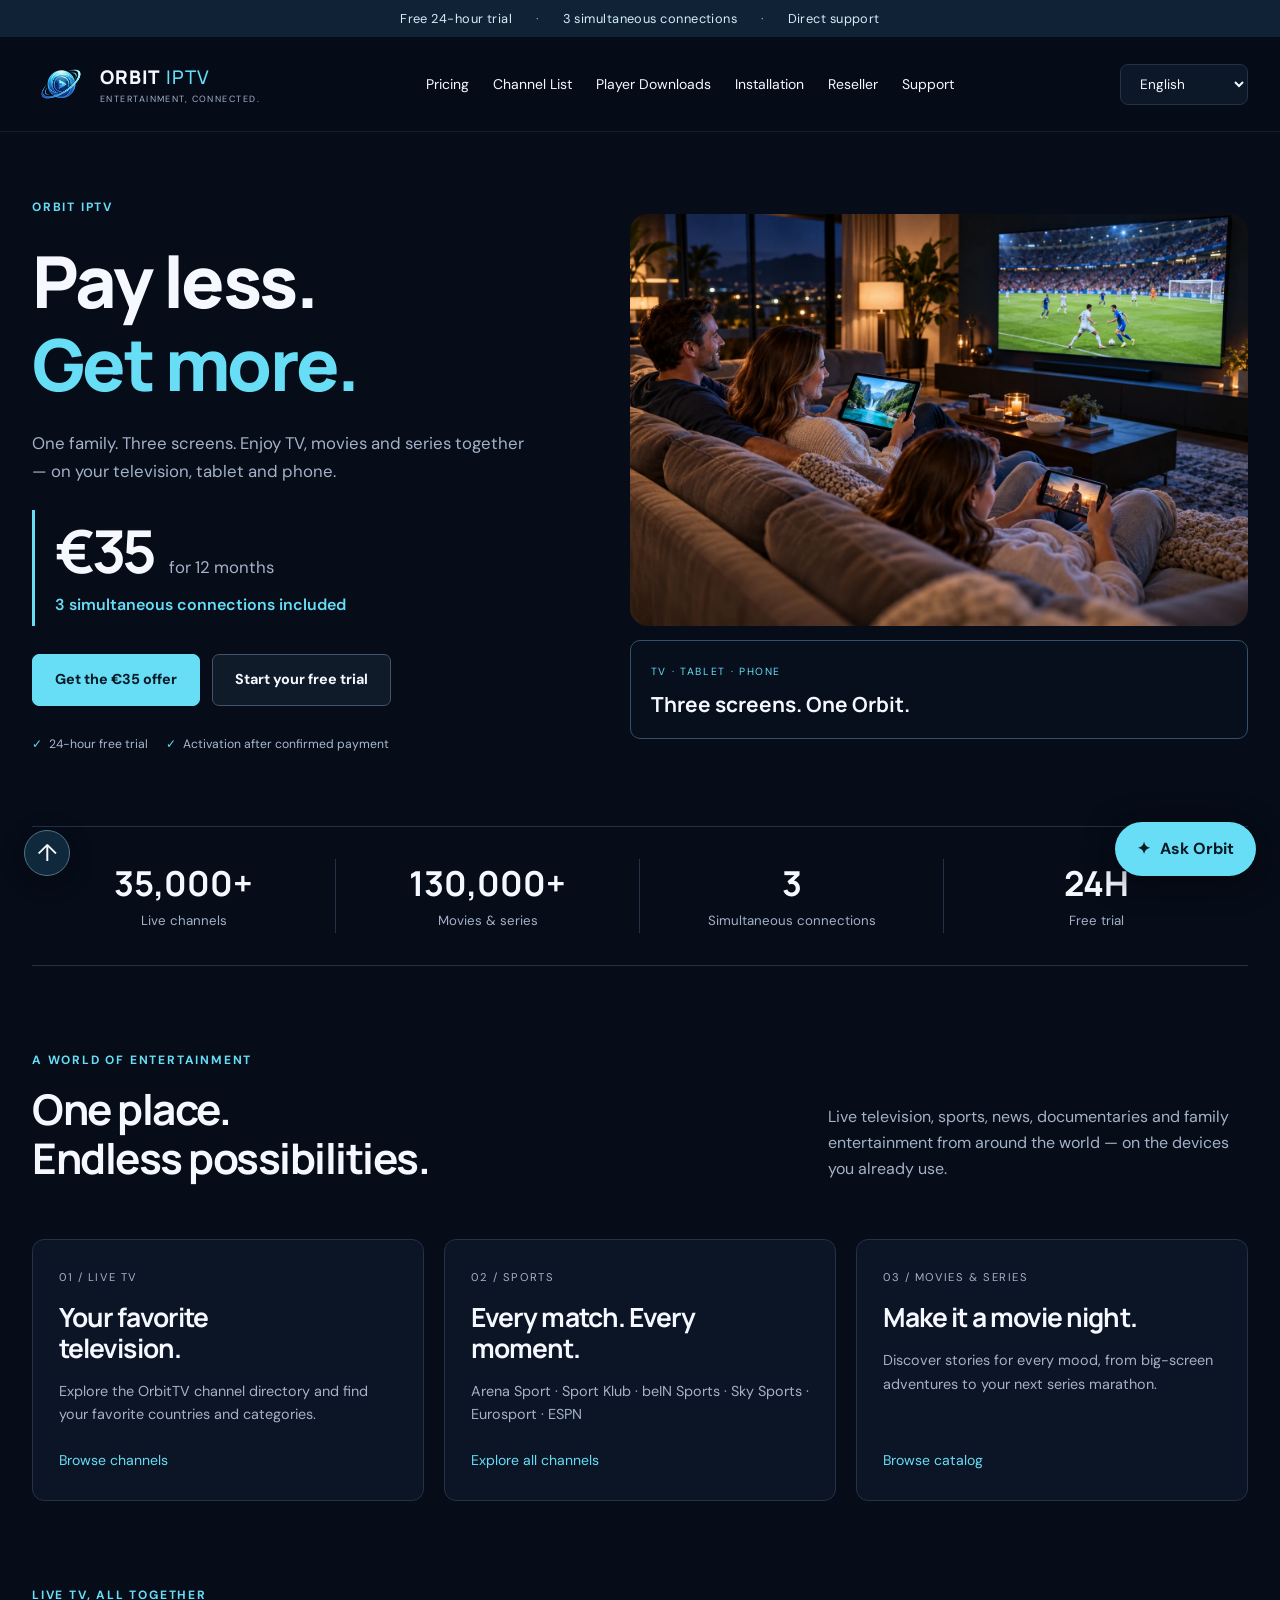
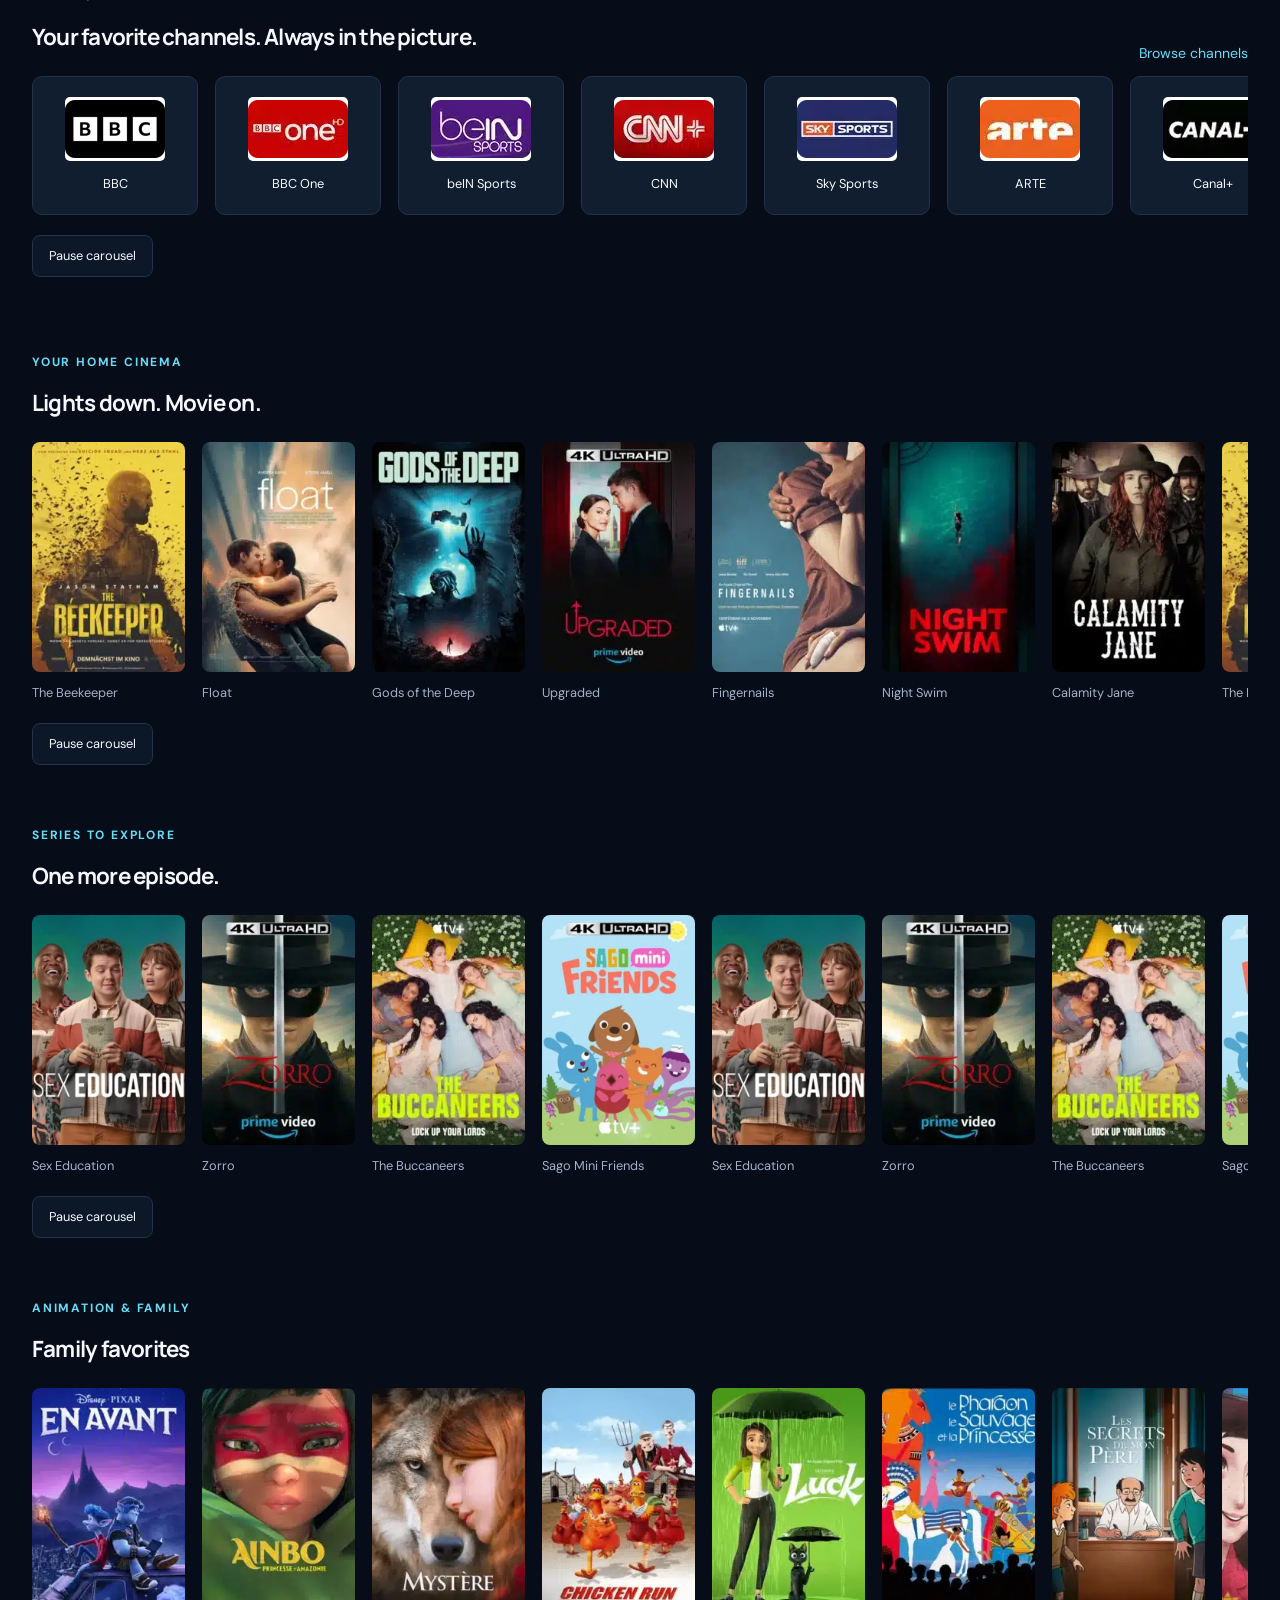
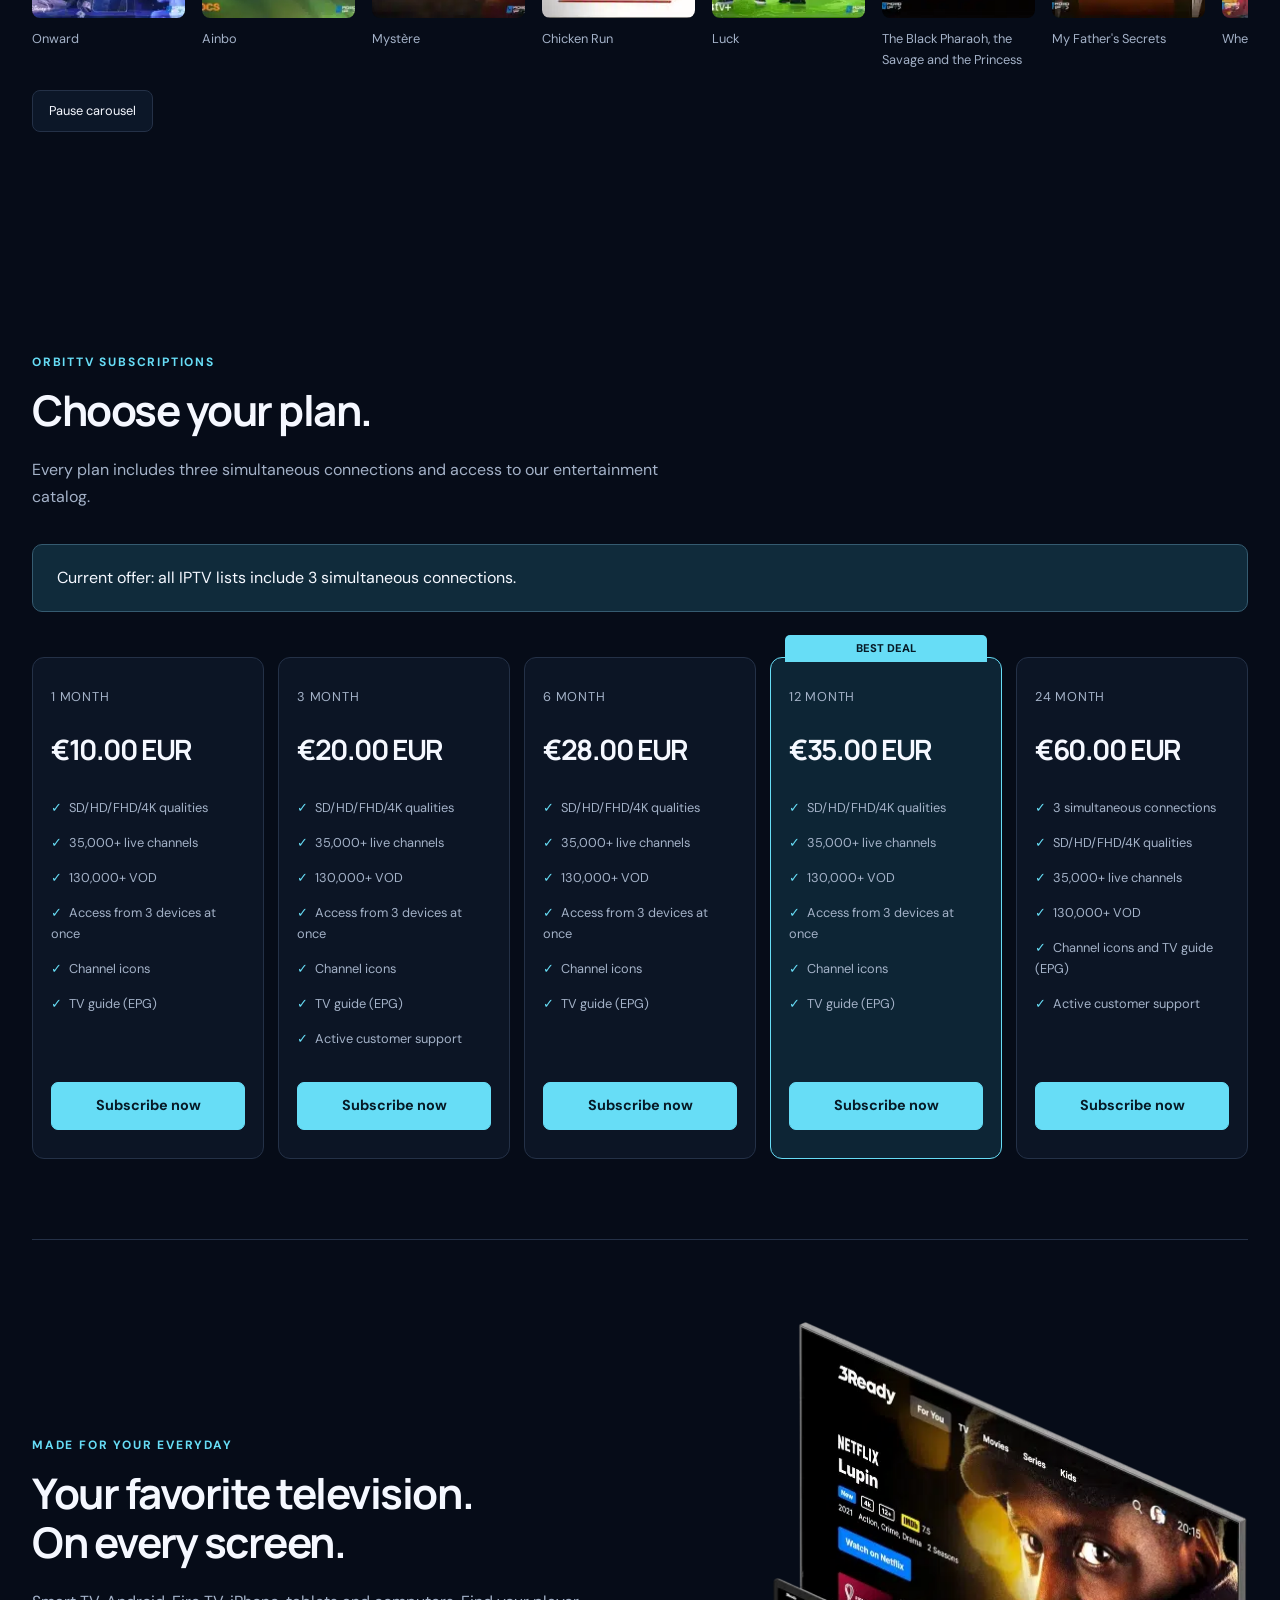
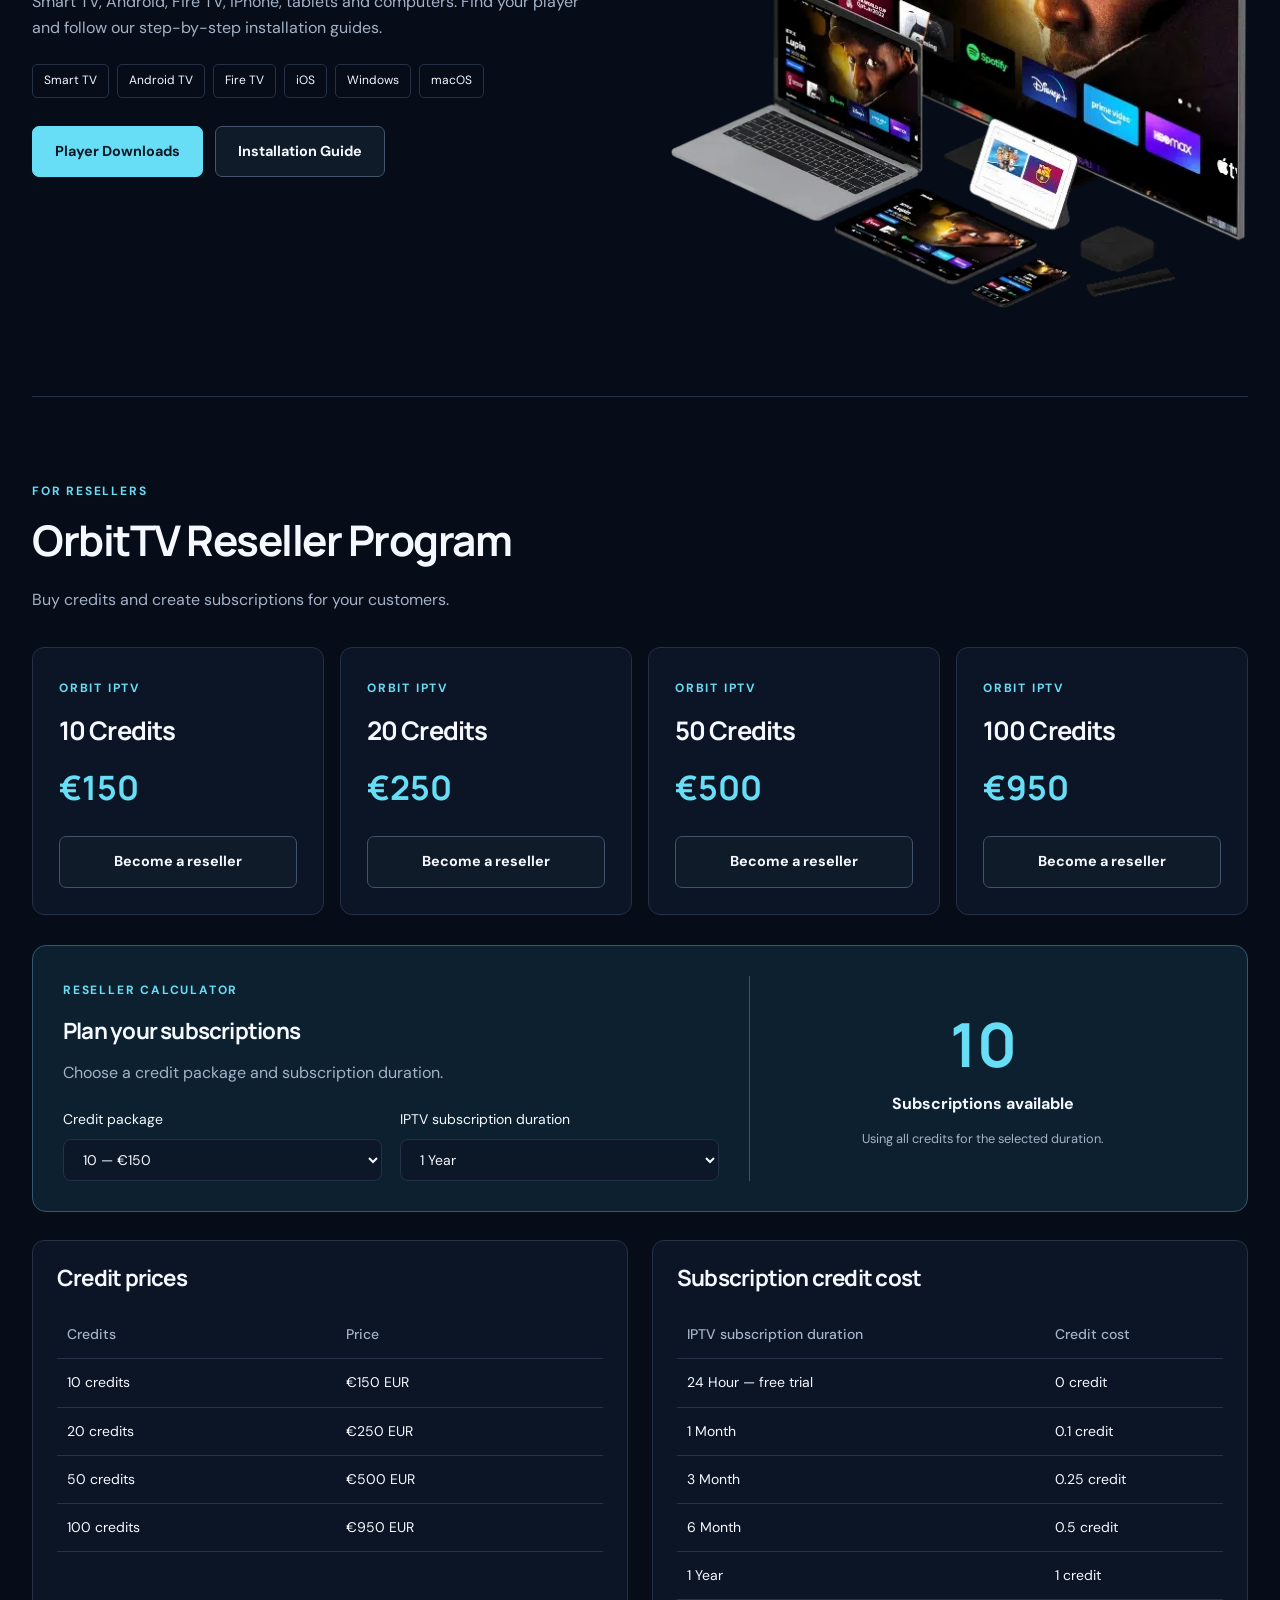
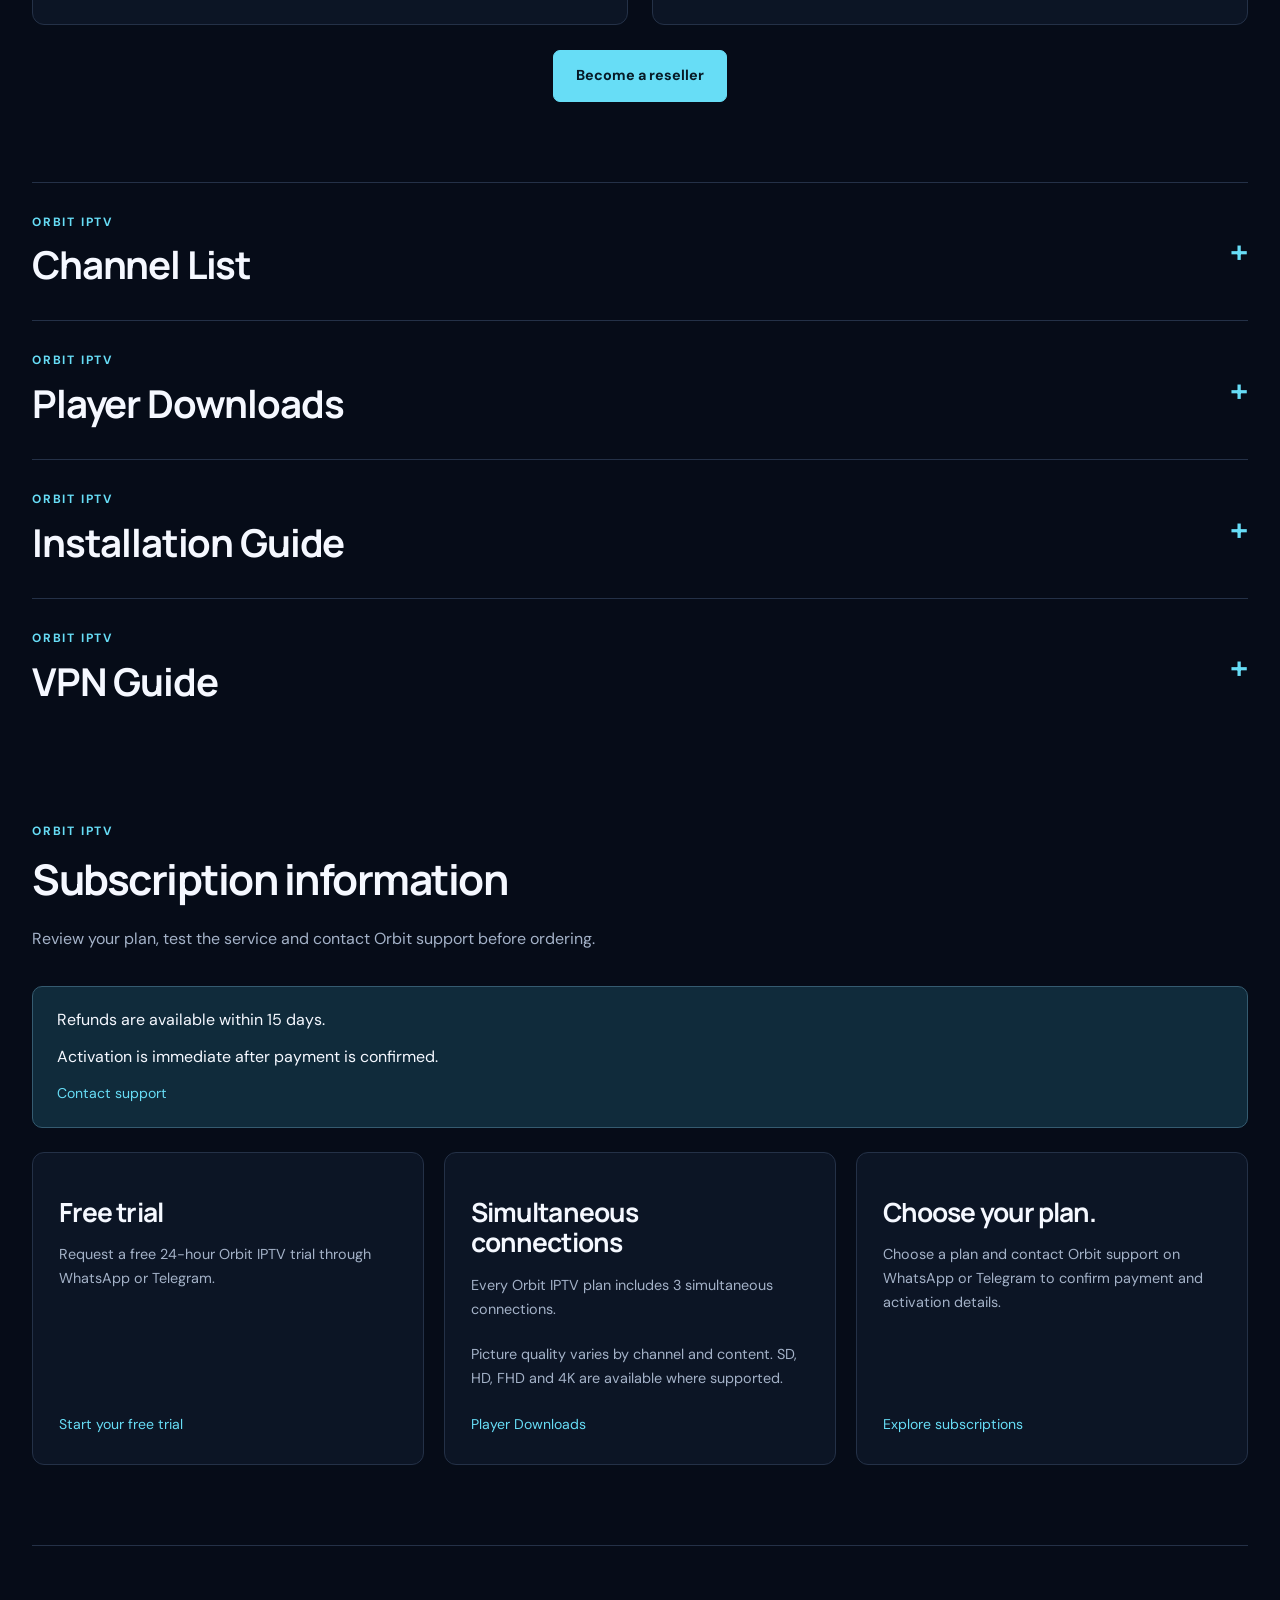
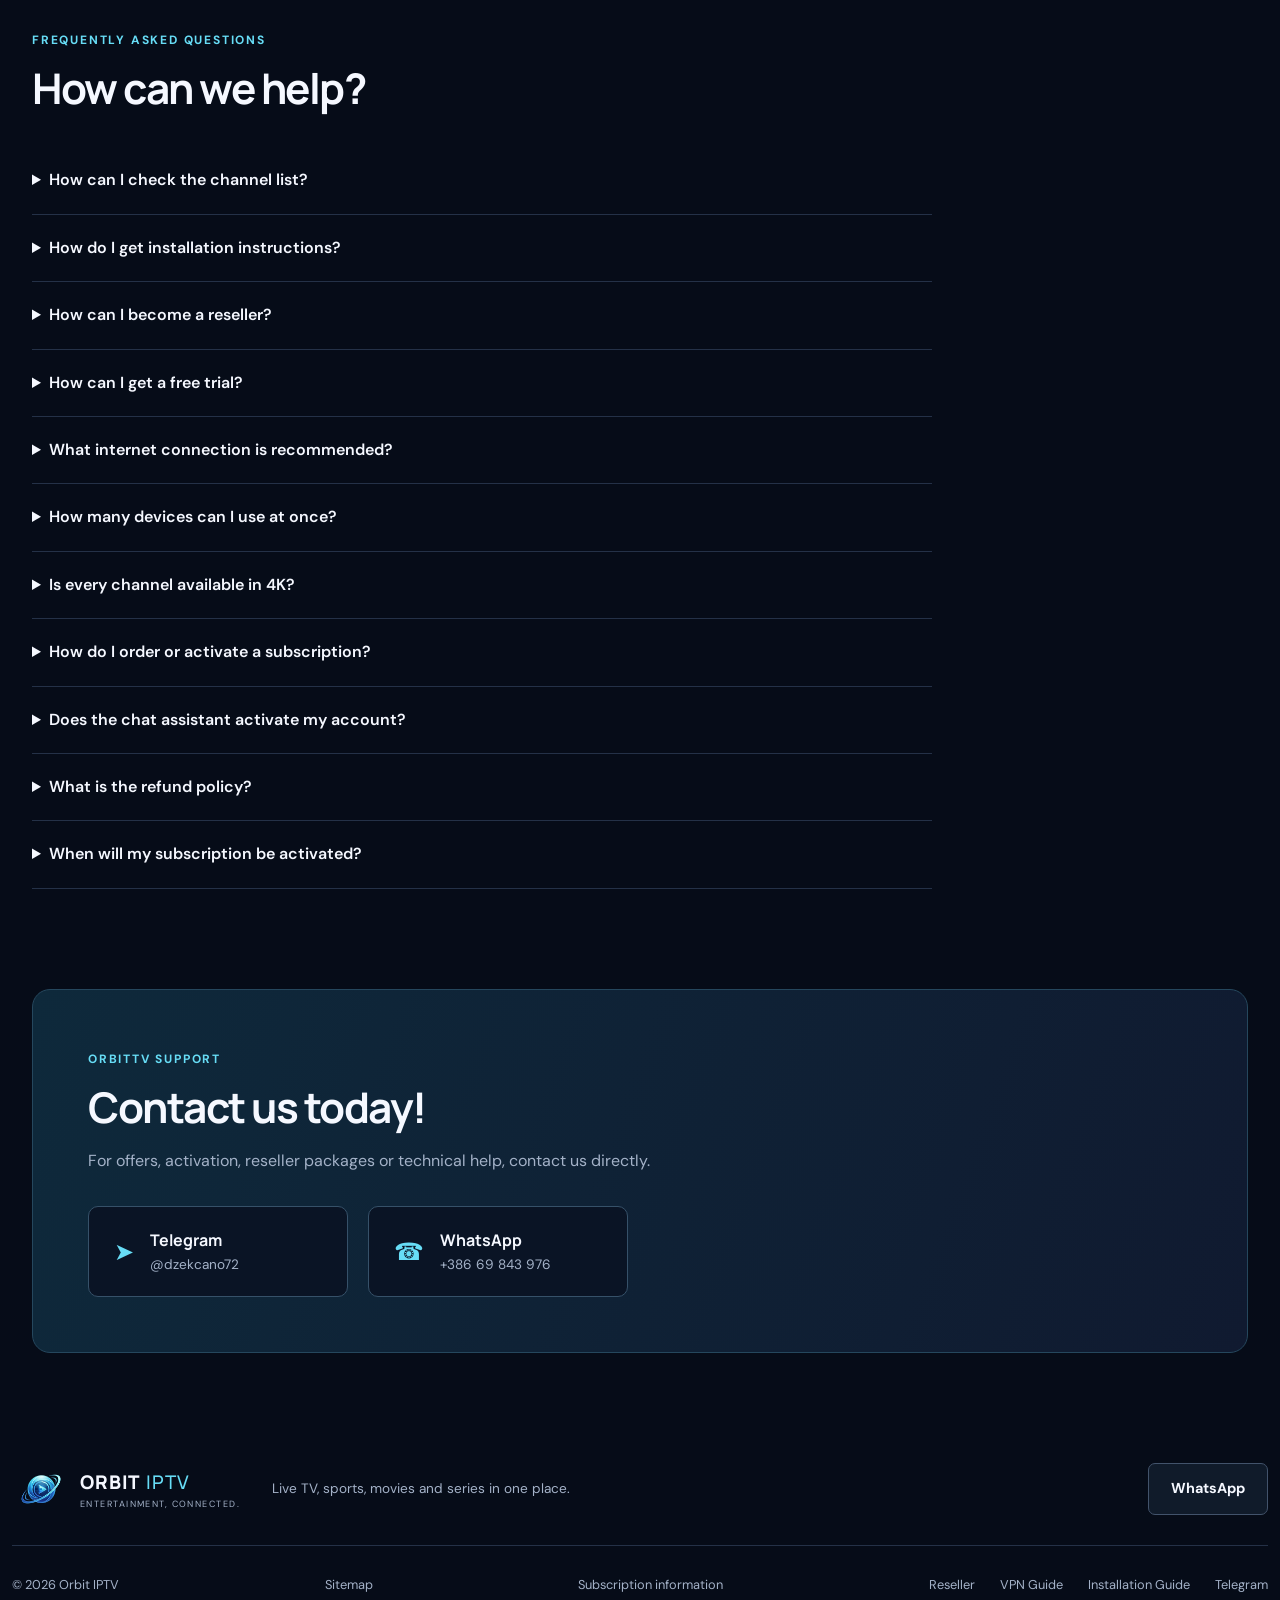
==== commit a66400b5: "Publish Orbit IPTV one-page multilingual website" ====
--- a/index.html
+++ b/index.html
@@ -1,4 +1,4 @@
-<!doctype html><html lang="en"><head><meta charset="utf-8"><meta name="viewport" content="width=device-width,initial-scale=1"><title>Orbit IPTV | Live TV, Movies, Series &amp; Free 24-Hour Trial</title><meta name="description" content="Discover Orbit IPTV: live TV, sports, movies and series with 3 simultaneous connections. Explore plans from €10, a free 24-hour trial and setup guides."><meta name="theme-color" content="#060c18"><link rel="icon" href="assets/logo.png"><meta property="og:title" content="Orbit IPTV | Live TV, Movies, Series &amp; Free 24-Hour Trial"><meta property="og:description" content="Discover Orbit IPTV: live TV, sports, movies and series with 3 simultaneous connections. Explore plans from €10, a free 24-hour trial and setup guides."><meta property="og:image" content="https://orbitiptv.github.io/assets/orbit-logo.png"><link rel="stylesheet" href="style.css"><script src="site-language.js" defer></script><script src="app.js" defer></script><script src="catalog.js" defer></script><script src="guide.js" defer></script><script src="chat.js" defer></script><link rel="canonical" href="https://orbitiptv.github.io/orbit-iptv-plus/"><meta name="robots" content="index,follow,max-image-preview:large"><meta property="og:type" content="website"><meta property="og:site_name" content="Orbit IPTV"><meta property="og:url" content="https://orbitiptv.github.io/orbit-iptv-plus/"><meta name="twitter:card" content="summary"><meta name="twitter:title" content="Orbit IPTV | Live TV, Movies, Series &amp; Free 24-Hour Trial"><meta name="twitter:description" content="Discover Orbit IPTV: live TV, sports, movies and series with 3 simultaneous connections. Explore plans from €10, a free 24-hour trial and setup guides."><script type="application/ld+json">{"@context":"https://schema.org","@graph":[{"@type":"Organization","@id":"https://orbitiptv.github.io/orbit-iptv-plus/#organization","name":"Orbit IPTV","alternateName":"OrbitTV","url":"https://orbitiptv.github.io/orbit-iptv-plus/","logo":"https://orbitiptv.github.io/orbit-iptv-plus/assets/logo.png","contactPoint":{"@type":"ContactPoint","telephone":"+38669843976","contactType":"customer support","availableLanguage":["English","Bosnian","Croatian","Serbian","Slovenian","German","Italian","French","Macedonian","Albanian"]},"sameAs":["https://t.me/dzekcano72"]},{"@type":"WebSite","@id":"https://orbitiptv.github.io/orbit-iptv-plus/#website","name":"Orbit IPTV","url":"https://orbitiptv.github.io/orbit-iptv-plus/","inLanguage":"en","publisher":{"@id":"https://orbitiptv.github.io/orbit-iptv-plus/#organization"}},{"@type":"WebPage","@id":"https://orbitiptv.github.io/orbit-iptv-plus/#webpage","url":"https://orbitiptv.github.io/orbit-iptv-plus/","name":"Orbit IPTV | Live TV, Movies, Series & Free 24-Hour Trial","description":"Discover Orbit IPTV: live TV, sports, movies and series with 3 simultaneous connections. Explore plans from €10, a free 24-hour trial and setup guides.","inLanguage":"en","isPartOf":{"@id":"https://orbitiptv.github.io/orbit-iptv-plus/#website"},"about":{"@id":"https://orbitiptv.github.io/orbit-iptv-plus/#service"}},{"@type":"Service","@id":"https://orbitiptv.github.io/orbit-iptv-plus/#service","name":"Orbit IPTV subscription","serviceType":"IPTV subscription","url":"https://orbitiptv.github.io/orbit-iptv-plus/#pricing","provider":{"@id":"https://orbitiptv.github.io/orbit-iptv-plus/#organization"},"description":"Live television, sports, movies and series with three simultaneous connections.","offers":[{"@type":"Offer","name":"Orbit IPTV — 1 month","price":10,"priceCurrency":"EUR","url":"https://orbitiptv.github.io/orbit-iptv-plus/#pricing"},{"@type":"Offer","name":"Orbit IPTV — 3 months","price":20,"priceCurrency":"EUR","url":"https://orbitiptv.github.io/orbit-iptv-plus/#pricing"},{"@type":"Offer","name":"Orbit IPTV — 6 months","price":28,"priceCurrency":"EUR","url":"https://orbitiptv.github.io/orbit-iptv-plus/#pricing"},{"@type":"Offer","name":"Orbit IPTV — 12 months","price":35,"priceCurrency":"EUR","url":"https://orbitiptv.github.io/orbit-iptv-plus/#pricing"},{"@type":"Offer","name":"Orbit IPTV — 24 months","price":60,"priceCurrency":"EUR","url":"https://orbitiptv.github.io/orbit-iptv-plus/#pricing"}]}]}</script></head><body class="" id="top"><a class="skip" href="#main">Skip to content</a><div class="announcement">Free 24-hour trial <span>·</span> 3 simultaneous connections <span>·</span> Direct support</div><header class="header"><div class="nav-shell"><a class="brand" href="#top" aria-label="Orbit IPTV home"><img src="assets/logo.png" width="58" height="50" alt="Orbit IPTV"><span>ORBIT<span class="brand-light"> IPTV</span><small>ENTERTAINMENT, CONNECTED.</small></span></a><button class="menu-toggle" aria-label="Open navigation" aria-expanded="false" aria-controls="main-nav">☰</button><nav id="main-nav" aria-label="Main navigation"><a href="#pricing">Pricing</a><a href="#channels">Channel List</a><a href="#players">Player Downloads</a><a href="#installation">Installation</a><a href="#resellers">Reseller</a><a href="#support">Support</a></nav><select id="site-language" aria-label="Choose language"><option value="en">English</option></select></div></header><main id="main"><section class="hero"><div class="hero-copy"><p class="eyebrow">ORBIT IPTV · YOUR WORLD OF ENTERTAINMENT</p><h1><span translate="no">Orbit IPTV.</span><br>Your screen.<br><em>Your Orbit.</em></h1><p class="lead">Live television, sports, movies and series from around the world. Together in one place, on the devices you love.</p><div class="hero-actions"><a class="primary" href="https://wa.me/38669843976?text=Hello%2C%20I%20would%20like%20a%20free%2024-hour%20Orbit%20IPTV%20trial.">Start your free trial</a><a class="secondary" href="#pricing">Explore subscriptions</a></div><div class="hero-proof"><span>24-hour free trial</span><span>3 devices at once</span><span>HD &amp; 4K where available</span></div></div><div class="hero-art"><img src="assets/cinema.png" alt="OrbitTV entertainment on your home screen" width="720" height="720" fetchpriority="high"><div class="art-caption"><span>ONE SUBSCRIPTION. EVERY MOOD.</span><strong>Press play on your world.</strong></div></div></section><section class="stats-band" aria-label="Orbit IPTV at a glance"><div><strong>35,000+</strong><span>Live channels</span></div><div><strong>130,000+</strong><span>Movies &amp; series</span></div><div><strong>3</strong><span>Simultaneous connections</span></div><div><strong>24H</strong><span>Free trial</span></div></section><section class="section"><div class="section-heading split-heading"><div><span class="eyebrow">A WORLD OF ENTERTAINMENT</span><h2>One place.<br>Endless possibilities.</h2></div><p>Live television, sports, news, documentaries and family entertainment from around the world — on the devices you already use.</p></div><div class="category-grid"><a href="#channels" class="category-card"><span class="category-index">01 / LIVE TV</span><h3>Your favorite television.</h3><p>Explore the OrbitTV channel directory and find your favorite countries and categories.</p><span class="text-link">Browse channels</span></a><a href="#channels" class="category-card"><span class="category-index">02 / SPORTS</span><h3>Every match. Every moment.</h3><p>Arena Sport · Sport Klub · beIN Sports · Sky Sports · Eurosport · ESPN</p><span class="text-link">Explore all channels</span></a><a href="#channels" class="category-card"><span class="category-index">03 / MOVIES & SERIES</span><h3>Make it a movie night.</h3><p>Discover stories for every mood, from big-screen adventures to your next series marathon.</p><span class="text-link">Browse catalog</span></a></div></section><div class="section movie-section"><section class="poster-shelf" aria-labelledby="movie-heading"><div class="shelf-heading"><div><span class="eyebrow">YOUR HOME CINEMA</span><h3 id="movie-heading">Lights down. Movie on.</h3></div></div><div id="movie-track" class="poster-track" tabindex="0" role="region" aria-label="Lights down. Movie on. carousel"><figure class="poster-card"><img src="assets/imported/assets_entertainment_movie-1.webp" alt="The Beekeeper poster" loading="lazy" width="200" height="300"><figcaption>The Beekeeper</figcaption></figure><figure class="poster-card"><img src="assets/imported/assets_entertainment_movie-2.webp" alt="Float poster" loading="lazy" width="200" height="300"><figcaption>Float</figcaption></figure><figure class="poster-card"><img src="assets/imported/assets_entertainment_movie-3.webp" alt="Gods of the Deep poster" loading="lazy" width="200" height="300"><figcaption>Gods of the Deep</figcaption></figure><figure class="poster-card"><img src="assets/imported/assets_entertainment_movie-4.webp" alt="Upgraded poster" loading="lazy" width="200" height="300"><figcaption>Upgraded</figcaption></figure><figure class="poster-card"><img src="assets/imported/assets_entertainment_movie-5.webp" alt="Fingernails poster" loading="lazy" width="200" height="300"><figcaption>Fingernails</figcaption></figure><figure class="poster-card"><img src="assets/imported/assets_entertainment_movie-6.webp" alt="Night Swim poster" loading="lazy" width="200" height="300"><figcaption>Night Swim</figcaption></figure><figure class="poster-card"><img src="assets/imported/assets_entertainment_movie-7.webp" alt="Calamity Jane poster" loading="lazy" width="200" height="300"><figcaption>Calamity Jane</figcaption></figure></div></section><section class="poster-shelf" aria-labelledby="series-heading"><div class="shelf-heading"><div><span class="eyebrow">SERIES TO EXPLORE</span><h3 id="series-heading">One more episode.</h3></div></div><div id="series-track" class="poster-track" tabindex="0" role="region" aria-label="One more episode. carousel"><figure class="poster-card"><img src="assets/imported/assets_entertainment_series-1.webp" alt="Sex Education poster" loading="lazy" width="200" height="300"><figcaption>Sex Education</figcaption></figure><figure class="poster-card"><img src="assets/imported/assets_entertainment_series-2.webp" alt="Zorro poster" loading="lazy" width="200" height="300"><figcaption>Zorro</figcaption></figure><figure class="poster-card"><img src="assets/imported/assets_entertainment_series-3.webp" alt="The Buccaneers poster" loading="lazy" width="200" height="300"><figcaption>The Buccaneers</figcaption></figure><figure class="poster-card"><img src="assets/imported/assets_entertainment_series-4.webp" alt="Sago Mini Friends poster" loading="lazy" width="200" height="300"><figcaption>Sago Mini Friends</figcaption></figure></div></section><section class="poster-shelf" aria-labelledby="kids-heading"><div class="shelf-heading"><div><span class="eyebrow">ANIMATION & FAMILY</span><h3 id="kids-heading">Family favorites</h3></div></div><div id="kids-track" class="poster-track" tabindex="0" role="region" aria-label="Family favorites carousel"><figure class="poster-card"><img src="assets/imported/assets_entertainment_kids-1.webp" alt="Onward poster" loading="lazy" width="200" height="300"><figcaption>Onward</figcaption></figure><figure class="poster-card"><img src="assets/imported/assets_entertainment_kids-2.webp" alt="Ainbo poster" loading="lazy" width="200" height="300"><figcaption>Ainbo</figcaption></figure><figure class="poster-card"><img src="assets/imported/assets_entertainment_kids-3.webp" alt="Mystère poster" loading="lazy" width="200" height="300"><figcaption>Mystère</figcaption></figure><figure class="poster-card"><img src="assets/imported/assets_entertainment_kids-4.webp" alt="Chicken Run poster" loading="lazy" width="200" height="300"><figcaption>Chicken Run</figcaption></figure><figure class="poster-card"><img src="assets/imported/assets_entertainment_kids-5.webp" alt="Luck poster" loading="lazy" width="200" height="300"><figcaption>Luck</figcaption></figure><figure class="poster-card"><img src="assets/imported/assets_entertainment_kids-6.webp" alt="The Black Pharaoh, the Savage and the Princess poster" loading="lazy" width="200" height="300"><figcaption>The Black Pharaoh, the Savage and the Princess</figcaption></figure><figure class="poster-card"><img src="assets/imported/assets_entertainment_kids-7.webp" alt="My Father&#x27;s Secrets poster" loading="lazy" width="200" height="300"><figcaption>My Father&#x27;s Secrets</figcaption></figure><figure class="poster-card"><img src="assets/imported/assets_entertainment_kids-8.webp" alt="Where Is Anne Frank poster" loading="lazy" width="200" height="300"><figcaption>Where Is Anne Frank</figcaption></figure></div></section></div><section id="pricing" class="section"><div class="section-heading"><span class="eyebrow">OrbitTV subscriptions</span><h2>Choose your plan.</h2><p>Every plan includes three simultaneous connections and access to our entertainment catalog.</p></div><p class="offer-note">Current offer: all IPTV lists include 3 simultaneous connections.</p><div class="plan-grid"><article><small>1 MONTH</small><strong>€10.00 EUR</strong><ul><li>SD/HD/FHD/4K qualities</li><li>35,000+ live channels</li><li>130,000+ VOD</li><li>Access from 3 devices at once</li><li>Channel icons</li><li>TV guide (EPG)</li></ul><a class="primary" data-order href="https://wa.me/38669843976">Subscribe now</a></article><article><small>3 MONTH</small><strong>€20.00 EUR</strong><ul><li>SD/HD/FHD/4K qualities</li><li>35,000+ live channels</li><li>130,000+ VOD</li><li>Access from 3 devices at once</li><li>Channel icons</li><li>TV guide (EPG)</li><li>Active customer support</li></ul><a class="primary" data-order href="https://wa.me/38669843976">Subscribe now</a></article><article><small>6 MONTH</small><strong>€28.00 EUR</strong><ul><li>SD/HD/FHD/4K qualities</li><li>35,000+ live channels</li><li>130,000+ VOD</li><li>Access from 3 devices at once</li><li>Channel icons</li><li>TV guide (EPG)</li></ul><a class="primary" data-order href="https://wa.me/38669843976">Subscribe now</a></article><article class="best-plan"><i>BEST DEAL</i><small>12 MONTH</small><strong>€35.00 EUR</strong><ul><li>SD/HD/FHD/4K qualities</li><li>35,000+ live channels</li><li>130,000+ VOD</li><li>Access from 3 devices at once</li><li>Channel icons</li><li>TV guide (EPG)</li></ul><a class="primary" data-order href="https://wa.me/38669843976">Subscribe now</a></article><article><small>24 MONTH</small><strong>€60.00 EUR</strong><ul><li>3 simultaneous connections</li><li>SD/HD/FHD/4K qualities</li><li>35,000+ live channels</li><li>130,000+ VOD</li><li>Channel icons and TV guide (EPG)</li><li>Active customer support</li></ul><a class="primary" data-order href="https://wa.me/38669843976">Subscribe now</a></article></div></section><section class="section devices-section"><div><span class="eyebrow">MADE FOR YOUR EVERYDAY</span><h2>Your favorite television.<br>On every screen.</h2><p>Smart TV, Android, Fire TV, iPhone, tablets and computers. Find your player and follow our step-by-step installation guides.</p><div class="device-tags"><span>Smart TV</span><span>Android TV</span><span>Fire TV</span><span>iOS</span><span>Windows</span><span>macOS</span></div><div class="hero-actions"><a class="primary" href="#players">Player Downloads</a><a class="secondary" href="#installation">Installation Guide</a></div></div><img src="assets/devices.webp" alt="Television, tablet and phone showing entertainment" width="800" height="650" loading="lazy"></section><section id="resellers" class="section"><div class="section-heading"><span class="eyebrow">For resellers</span><h2>OrbitTV Reseller Program</h2><p>Buy credits and create subscriptions for your customers.</p></div><div class="reseller-packages"><article><span class="eyebrow">ORBIT IPTV</span><h3><span>10</span> <span>Credits</span></h3><strong class="reseller-price">€150</strong><a class="secondary" href="https://wa.me/38669843976?text=Hello%2C%20I%20would%20like%20the%20Orbit%20IPTV%20reseller%20package%20with%2010%20credits%20for%20%E2%82%AC150.%20Please%20send%20me%20the%20activation%20details.">Become a reseller</a></article><article><span class="eyebrow">ORBIT IPTV</span><h3><span>20</span> <span>Credits</span></h3><strong class="reseller-price">€250</strong><a class="secondary" href="https://wa.me/38669843976?text=Hello%2C%20I%20would%20like%20the%20Orbit%20IPTV%20reseller%20package%20with%2020%20credits%20for%20%E2%82%AC250.%20Please%20send%20me%20the%20activation%20details.">Become a reseller</a></article><article><span class="eyebrow">ORBIT IPTV</span><h3><span>50</span> <span>Credits</span></h3><strong class="reseller-price">€500</strong><a class="secondary" href="https://wa.me/38669843976?text=Hello%2C%20I%20would%20like%20the%20Orbit%20IPTV%20reseller%20package%20with%2050%20credits%20for%20%E2%82%AC500.%20Please%20send%20me%20the%20activation%20details.">Become a reseller</a></article><article><span class="eyebrow">ORBIT IPTV</span><h3><span>100</span> <span>Credits</span></h3><strong class="reseller-price">€950</strong><a class="secondary" href="https://wa.me/38669843976?text=Hello%2C%20I%20would%20like%20the%20Orbit%20IPTV%20reseller%20package%20with%20100%20credits%20for%20%E2%82%AC950.%20Please%20send%20me%20the%20activation%20details.">Become a reseller</a></article></div><div class="reseller-calculator"><div><span class="eyebrow">Reseller calculator</span><h3>Plan your subscriptions</h3><p>Choose a credit package and subscription duration.</p><div class="reseller-controls"><label for="reseller-package">Credit package<select id="reseller-package"><option value="10">10 — €150</option><option value="20">20 — €250</option><option value="50">50 — €500</option><option value="100">100 — €950</option></select></label><label for="reseller-duration">IPTV subscription duration<select id="reseller-duration"><option value="10">1 Month</option><option value="25">3 Month</option><option value="50">6 Month</option><option value="100" selected>1 Year</option></select></label></div></div><div class="reseller-result" role="status" aria-live="polite" aria-atomic="true"><strong id="reseller-count">10</strong><span>Subscriptions available</span><p>Using all credits for the selected duration.</p></div></div><div class="tables"><article><h3>Credit prices</h3><div class="table-wrap"><table><thead><tr><th>Credits</th><th>Price</th></tr></thead><tbody><tr><td>10 credits</td><td>€150 EUR</td></tr><tr><td>20 credits</td><td>€250 EUR</td></tr><tr><td>50 credits</td><td>€500 EUR</td></tr><tr><td>100 credits</td><td>€950 EUR</td></tr></tbody></table></div></article><article><h3>Subscription credit cost</h3><div class="table-wrap"><table><thead><tr><th>IPTV subscription duration</th><th>Credit cost</th></tr></thead><tbody><tr><td>24 Hour — free trial</td><td>0 credit</td></tr><tr><td>1 Month</td><td>0.1 credit</td></tr><tr><td>3 Month</td><td>0.25 credit</td></tr><tr><td>6 Month</td><td>0.5 credit</td></tr><tr><td>1 Year</td><td>1 credit</td></tr></tbody></table></div></article></div><div class="center"><a class="primary" href="https://wa.me/38669843976">Become a reseller</a></div></section><section id="channels" class="section consolidated"><details class="section-disclosure"><summary><span class="eyebrow">ORBIT IPTV</span><span class="disclosure-title">Channel List</span><span class="disclosure-plus" aria-hidden="true">+</span></summary><div class="interior catalog">
+<!doctype html><html lang="en"><head><meta charset="utf-8"><meta name="viewport" content="width=device-width,initial-scale=1"><title>Orbit IPTV | Live TV, Movies, Series &amp; Free 24-Hour Trial</title><meta name="description" content="Discover Orbit IPTV: live TV, sports, movies and series with 3 simultaneous connections. Explore plans from €10, a free 24-hour trial and setup guides."><meta name="theme-color" content="#060c18"><link rel="icon" href="assets/logo.png"><meta property="og:title" content="Orbit IPTV | Live TV, Movies, Series &amp; Free 24-Hour Trial"><meta property="og:description" content="Discover Orbit IPTV: live TV, sports, movies and series with 3 simultaneous connections. Explore plans from €10, a free 24-hour trial and setup guides."><meta property="og:image" content="https://orbitiptv.github.io/assets/orbit-logo.png"><link rel="stylesheet" href="style.css"><script src="site-language.js" defer></script><script src="app.js" defer></script><script src="carousels.js" defer></script><script src="catalog.js" defer></script><script src="guide.js" defer></script><script src="chat.js" defer></script><link rel="canonical" href="https://orbitiptv.github.io/orbit-iptv-plus/"><meta name="robots" content="index,follow,max-image-preview:large"><meta property="og:type" content="website"><meta property="og:site_name" content="Orbit IPTV"><meta property="og:url" content="https://orbitiptv.github.io/orbit-iptv-plus/"><meta name="twitter:card" content="summary"><meta name="twitter:title" content="Orbit IPTV | Live TV, Movies, Series &amp; Free 24-Hour Trial"><meta name="twitter:description" content="Discover Orbit IPTV: live TV, sports, movies and series with 3 simultaneous connections. Explore plans from €10, a free 24-hour trial and setup guides."><script type="application/ld+json">{"@context":"https://schema.org","@graph":[{"@type":"Organization","@id":"https://orbitiptv.github.io/orbit-iptv-plus/#organization","name":"Orbit IPTV","alternateName":"OrbitTV","url":"https://orbitiptv.github.io/orbit-iptv-plus/","logo":"https://orbitiptv.github.io/orbit-iptv-plus/assets/logo.png","contactPoint":{"@type":"ContactPoint","telephone":"+38669843976","contactType":"customer support","availableLanguage":["English","Bosnian","Croatian","Serbian","Slovenian","German","Italian","French","Macedonian","Albanian"]},"sameAs":["https://t.me/dzekcano72"]},{"@type":"WebSite","@id":"https://orbitiptv.github.io/orbit-iptv-plus/#website","name":"Orbit IPTV","url":"https://orbitiptv.github.io/orbit-iptv-plus/","inLanguage":"en","publisher":{"@id":"https://orbitiptv.github.io/orbit-iptv-plus/#organization"}},{"@type":"WebPage","@id":"https://orbitiptv.github.io/orbit-iptv-plus/#webpage","url":"https://orbitiptv.github.io/orbit-iptv-plus/","name":"Orbit IPTV | Live TV, Movies, Series & Free 24-Hour Trial","description":"Discover Orbit IPTV: live TV, sports, movies and series with 3 simultaneous connections. Explore plans from €10, a free 24-hour trial and setup guides.","inLanguage":"en","isPartOf":{"@id":"https://orbitiptv.github.io/orbit-iptv-plus/#website"},"about":{"@id":"https://orbitiptv.github.io/orbit-iptv-plus/#service"}},{"@type":"Service","@id":"https://orbitiptv.github.io/orbit-iptv-plus/#service","name":"Orbit IPTV subscription","serviceType":"IPTV subscription","url":"https://orbitiptv.github.io/orbit-iptv-plus/#pricing","provider":{"@id":"https://orbitiptv.github.io/orbit-iptv-plus/#organization"},"description":"Live television, sports, movies and series with three simultaneous connections.","offers":[{"@type":"Offer","name":"Orbit IPTV — 1 month","price":10,"priceCurrency":"EUR","url":"https://orbitiptv.github.io/orbit-iptv-plus/#pricing"},{"@type":"Offer","name":"Orbit IPTV — 3 months","price":20,"priceCurrency":"EUR","url":"https://orbitiptv.github.io/orbit-iptv-plus/#pricing"},{"@type":"Offer","name":"Orbit IPTV — 6 months","price":28,"priceCurrency":"EUR","url":"https://orbitiptv.github.io/orbit-iptv-plus/#pricing"},{"@type":"Offer","name":"Orbit IPTV — 12 months","price":35,"priceCurrency":"EUR","url":"https://orbitiptv.github.io/orbit-iptv-plus/#pricing"},{"@type":"Offer","name":"Orbit IPTV — 24 months","price":60,"priceCurrency":"EUR","url":"https://orbitiptv.github.io/orbit-iptv-plus/#pricing"}]}]}</script></head><body class="" id="top"><a class="skip" href="#main">Skip to content</a><div class="announcement">Free 24-hour trial <span>·</span> 3 simultaneous connections <span>·</span> Direct support</div><header class="header"><div class="nav-shell"><a class="brand" href="#top" aria-label="Orbit IPTV home"><img src="assets/logo.png" width="58" height="50" alt="Orbit IPTV"><span>ORBIT<span class="brand-light"> IPTV</span><small>ENTERTAINMENT, CONNECTED.</small></span></a><button class="menu-toggle" aria-label="Open navigation" aria-expanded="false" aria-controls="main-nav">☰</button><nav id="main-nav" aria-label="Main navigation"><a href="#pricing">Pricing</a><a href="#channels">Channel List</a><a href="#players">Player Downloads</a><a href="#installation">Installation</a><a href="#resellers">Reseller</a><a href="#support">Support</a></nav><select id="site-language" aria-label="Choose language"><option value="en">English</option></select></div></header><main id="main"><section class="hero campaign-hero"><div class="hero-copy"><p class="eyebrow" translate="no">ORBIT IPTV</p><h1>Pay less.<br><em>Get more.</em></h1><p class="lead">One family. Three screens. Enjoy TV, movies and series together — on your television, tablet and phone.</p><div class="hero-offer"><div><strong>€35</strong><span>for 12 months</span></div><p>3 simultaneous connections included</p></div><div class="hero-actions"><a class="primary" href="https://wa.me/38669843976?text=Hello%2C%20I%20would%20like%20the%20Orbit%20IPTV%2012-month%20plan%20for%20%E2%82%AC35%20with%203%20simultaneous%20connections.">Get the €35 offer</a><a class="secondary" href="https://wa.me/38669843976?text=Hello%2C%20I%20would%20like%20a%20free%2024-hour%20Orbit%20IPTV%20trial.">Start your free trial</a></div><div class="hero-proof"><span>24-hour free trial</span><span>Activation after confirmed payment</span></div></div><div class="hero-art"><img src="assets/family-three-screens.webp" alt="A family enjoying television, a tablet and a phone at the same time in their living room" width="1536" height="1024" fetchpriority="high"><div class="art-caption"><span>TV · TABLET · PHONE</span><strong>Three screens. One Orbit.</strong></div></div></section><section class="stats-band" aria-label="Orbit IPTV at a glance"><div><strong>35,000+</strong><span>Live channels</span></div><div><strong>130,000+</strong><span>Movies &amp; series</span></div><div><strong>3</strong><span>Simultaneous connections</span></div><div><strong>24H</strong><span>Free trial</span></div></section><section class="section"><div class="section-heading split-heading"><div><span class="eyebrow">A WORLD OF ENTERTAINMENT</span><h2>One place.<br>Endless possibilities.</h2></div><p>Live television, sports, news, documentaries and family entertainment from around the world — on the devices you already use.</p></div><div class="category-grid"><a href="#channels" class="category-card"><span class="category-index">01 / LIVE TV</span><h3>Your favorite television.</h3><p>Explore the OrbitTV channel directory and find your favorite countries and categories.</p><span class="text-link">Browse channels</span></a><a href="#channels" class="category-card"><span class="category-index">02 / SPORTS</span><h3>Every match. Every moment.</h3><p>Arena Sport · Sport Klub · beIN Sports · Sky Sports · Eurosport · ESPN</p><span class="text-link">Explore all channels</span></a><a href="#channels" class="category-card"><span class="category-index">03 / MOVIES & SERIES</span><h3>Make it a movie night.</h3><p>Discover stories for every mood, from big-screen adventures to your next series marathon.</p><span class="text-link">Browse catalog</span></a></div></section><div class="section movie-section"><section class="poster-shelf channels-showcase" aria-labelledby="channel-heading"><div class="shelf-heading"><div><span class="eyebrow">LIVE TV, ALL TOGETHER</span><h3 id="channel-heading">Your favorite channels. Always in the picture.</h3></div><a class="text-link" href="#channels">Browse channels</a></div><div id="channel-showcase-track" class="poster-track channel-logo-track" tabindex="0" role="region" aria-label="TV channels"><a class="channel-logo-card" href="#channels"><img src="assets/channels/channel-1.webp" width="100" height="64" alt="BBC" loading="lazy"><span translate="no">BBC</span></a><a class="channel-logo-card" href="#channels"><img src="assets/channels/channel-2.webp" width="100" height="64" alt="BBC One" loading="lazy"><span translate="no">BBC One</span></a><a class="channel-logo-card" href="#channels"><img src="assets/channels/channel-3.webp" width="100" height="64" alt="beIN Sports" loading="lazy"><span translate="no">beIN Sports</span></a><a class="channel-logo-card" href="#channels"><img src="assets/channels/channel-4.webp" width="100" height="64" alt="CNN" loading="lazy"><span translate="no">CNN</span></a><a class="channel-logo-card" href="#channels"><img src="assets/channels/channel-5.webp" width="100" height="64" alt="Sky Sports" loading="lazy"><span translate="no">Sky Sports</span></a><a class="channel-logo-card" href="#channels"><img src="assets/channels/channel-6.webp" width="100" height="64" alt="ARTE" loading="lazy"><span translate="no">ARTE</span></a><a class="channel-logo-card" href="#channels"><img src="assets/channels/channel-7.webp" width="100" height="64" alt="Canal+" loading="lazy"><span translate="no">Canal+</span></a><a class="channel-logo-card" href="#channels"><img src="assets/channels/channel-8.webp" width="100" height="64" alt="Cartoon Network" loading="lazy"><span translate="no">Cartoon Network</span></a><a class="channel-logo-card" href="#channels"><img src="assets/channels/channel-9.webp" width="100" height="64" alt="Disney Channel" loading="lazy"><span translate="no">Disney Channel</span></a><a class="channel-logo-card" href="#channels"><img src="assets/channels/channel-10.webp" width="100" height="64" alt="ESPN" loading="lazy"><span translate="no">ESPN</span></a><a class="channel-logo-card" href="#channels"><img src="assets/channels/channel-11.webp" width="100" height="64" alt="Eurosport" loading="lazy"><span translate="no">Eurosport</span></a><a class="channel-logo-card" href="#channels"><img src="assets/channels/channel-12.webp" width="100" height="64" alt="National Geographic" loading="lazy"><span translate="no">National Geographic</span></a></div></section><section class="poster-shelf" aria-labelledby="movie-heading"><div class="shelf-heading"><div><span class="eyebrow">YOUR HOME CINEMA</span><h3 id="movie-heading">Lights down. Movie on.</h3></div></div><div id="movie-track" class="poster-track" tabindex="0" role="region" aria-label="Lights down. Movie on. carousel"><figure class="poster-card"><img src="assets/imported/assets_entertainment_movie-1.webp" alt="The Beekeeper poster" loading="lazy" width="200" height="300"><figcaption>The Beekeeper</figcaption></figure><figure class="poster-card"><img src="assets/imported/assets_entertainment_movie-2.webp" alt="Float poster" loading="lazy" width="200" height="300"><figcaption>Float</figcaption></figure><figure class="poster-card"><img src="assets/imported/assets_entertainment_movie-3.webp" alt="Gods of the Deep poster" loading="lazy" width="200" height="300"><figcaption>Gods of the Deep</figcaption></figure><figure class="poster-card"><img src="assets/imported/assets_entertainment_movie-4.webp" alt="Upgraded poster" loading="lazy" width="200" height="300"><figcaption>Upgraded</figcaption></figure><figure class="poster-card"><img src="assets/imported/assets_entertainment_movie-5.webp" alt="Fingernails poster" loading="lazy" width="200" height="300"><figcaption>Fingernails</figcaption></figure><figure class="poster-card"><img src="assets/imported/assets_entertainment_movie-6.webp" alt="Night Swim poster" loading="lazy" width="200" height="300"><figcaption>Night Swim</figcaption></figure><figure class="poster-card"><img src="assets/imported/assets_entertainment_movie-7.webp" alt="Calamity Jane poster" loading="lazy" width="200" height="300"><figcaption>Calamity Jane</figcaption></figure></div></section><section class="poster-shelf" aria-labelledby="series-heading"><div class="shelf-heading"><div><span class="eyebrow">SERIES TO EXPLORE</span><h3 id="series-heading">One more episode.</h3></div></div><div id="series-track" class="poster-track" tabindex="0" role="region" aria-label="One more episode. carousel"><figure class="poster-card"><img src="assets/imported/assets_entertainment_series-1.webp" alt="Sex Education poster" loading="lazy" width="200" height="300"><figcaption>Sex Education</figcaption></figure><figure class="poster-card"><img src="assets/imported/assets_entertainment_series-2.webp" alt="Zorro poster" loading="lazy" width="200" height="300"><figcaption>Zorro</figcaption></figure><figure class="poster-card"><img src="assets/imported/assets_entertainment_series-3.webp" alt="The Buccaneers poster" loading="lazy" width="200" height="300"><figcaption>The Buccaneers</figcaption></figure><figure class="poster-card"><img src="assets/imported/assets_entertainment_series-4.webp" alt="Sago Mini Friends poster" loading="lazy" width="200" height="300"><figcaption>Sago Mini Friends</figcaption></figure></div></section><section class="poster-shelf" aria-labelledby="kids-heading"><div class="shelf-heading"><div><span class="eyebrow">ANIMATION & FAMILY</span><h3 id="kids-heading">Family favorites</h3></div></div><div id="kids-track" class="poster-track" tabindex="0" role="region" aria-label="Family favorites carousel"><figure class="poster-card"><img src="assets/imported/assets_entertainment_kids-1.webp" alt="Onward poster" loading="lazy" width="200" height="300"><figcaption>Onward</figcaption></figure><figure class="poster-card"><img src="assets/imported/assets_entertainment_kids-2.webp" alt="Ainbo poster" loading="lazy" width="200" height="300"><figcaption>Ainbo</figcaption></figure><figure class="poster-card"><img src="assets/imported/assets_entertainment_kids-3.webp" alt="Mystère poster" loading="lazy" width="200" height="300"><figcaption>Mystère</figcaption></figure><figure class="poster-card"><img src="assets/imported/assets_entertainment_kids-4.webp" alt="Chicken Run poster" loading="lazy" width="200" height="300"><figcaption>Chicken Run</figcaption></figure><figure class="poster-card"><img src="assets/imported/assets_entertainment_kids-5.webp" alt="Luck poster" loading="lazy" width="200" height="300"><figcaption>Luck</figcaption></figure><figure class="poster-card"><img src="assets/imported/assets_entertainment_kids-6.webp" alt="The Black Pharaoh, the Savage and the Princess poster" loading="lazy" width="200" height="300"><figcaption>The Black Pharaoh, the Savage and the Princess</figcaption></figure><figure class="poster-card"><img src="assets/imported/assets_entertainment_kids-7.webp" alt="My Father&#x27;s Secrets poster" loading="lazy" width="200" height="300"><figcaption>My Father&#x27;s Secrets</figcaption></figure><figure class="poster-card"><img src="assets/imported/assets_entertainment_kids-8.webp" alt="Where Is Anne Frank poster" loading="lazy" width="200" height="300"><figcaption>Where Is Anne Frank</figcaption></figure></div></section></div><section id="pricing" class="section"><div class="section-heading"><span class="eyebrow">OrbitTV subscriptions</span><h2>Choose your plan.</h2><p>Every plan includes three simultaneous connections and access to our entertainment catalog.</p></div><p class="offer-note">Current offer: all IPTV lists include 3 simultaneous connections.</p><div class="plan-grid"><article><small>1 MONTH</small><strong>€10.00 EUR</strong><ul><li>SD/HD/FHD/4K qualities</li><li>35,000+ live channels</li><li>130,000+ VOD</li><li>Access from 3 devices at once</li><li>Channel icons</li><li>TV guide (EPG)</li></ul><a class="primary" data-order href="https://wa.me/38669843976">Subscribe now</a></article><article><small>3 MONTH</small><strong>€20.00 EUR</strong><ul><li>SD/HD/FHD/4K qualities</li><li>35,000+ live channels</li><li>130,000+ VOD</li><li>Access from 3 devices at once</li><li>Channel icons</li><li>TV guide (EPG)</li><li>Active customer support</li></ul><a class="primary" data-order href="https://wa.me/38669843976">Subscribe now</a></article><article><small>6 MONTH</small><strong>€28.00 EUR</strong><ul><li>SD/HD/FHD/4K qualities</li><li>35,000+ live channels</li><li>130,000+ VOD</li><li>Access from 3 devices at once</li><li>Channel icons</li><li>TV guide (EPG)</li></ul><a class="primary" data-order href="https://wa.me/38669843976">Subscribe now</a></article><article class="best-plan"><i>BEST DEAL</i><small>12 MONTH</small><strong>€35.00 EUR</strong><ul><li>SD/HD/FHD/4K qualities</li><li>35,000+ live channels</li><li>130,000+ VOD</li><li>Access from 3 devices at once</li><li>Channel icons</li><li>TV guide (EPG)</li></ul><a class="primary" data-order href="https://wa.me/38669843976">Subscribe now</a></article><article><small>24 MONTH</small><strong>€60.00 EUR</strong><ul><li>3 simultaneous connections</li><li>SD/HD/FHD/4K qualities</li><li>35,000+ live channels</li><li>130,000+ VOD</li><li>Channel icons and TV guide (EPG)</li><li>Active customer support</li></ul><a class="primary" data-order href="https://wa.me/38669843976">Subscribe now</a></article></div></section><section class="section devices-section"><div><span class="eyebrow">MADE FOR YOUR EVERYDAY</span><h2>Your favorite television.<br>On every screen.</h2><p>Smart TV, Android, Fire TV, iPhone, tablets and computers. Find your player and follow our step-by-step installation guides.</p><div class="device-tags"><span>Smart TV</span><span>Android TV</span><span>Fire TV</span><span>iOS</span><span>Windows</span><span>macOS</span></div><div class="hero-actions"><a class="primary" href="#players">Player Downloads</a><a class="secondary" href="#installation">Installation Guide</a></div></div><img src="assets/devices.webp" alt="Television, tablet and phone showing entertainment" width="800" height="650" loading="lazy"></section><section id="resellers" class="section"><div class="section-heading"><span class="eyebrow">For resellers</span><h2>OrbitTV Reseller Program</h2><p>Buy credits and create subscriptions for your customers.</p></div><div class="reseller-packages"><article><span class="eyebrow">ORBIT IPTV</span><h3><span>10</span> <span>Credits</span></h3><strong class="reseller-price">€150</strong><a class="secondary" href="https://wa.me/38669843976?text=Hello%2C%20I%20would%20like%20the%20Orbit%20IPTV%20reseller%20package%20with%2010%20credits%20for%20%E2%82%AC150.%20Please%20send%20me%20the%20activation%20details.">Become a reseller</a></article><article><span class="eyebrow">ORBIT IPTV</span><h3><span>20</span> <span>Credits</span></h3><strong class="reseller-price">€250</strong><a class="secondary" href="https://wa.me/38669843976?text=Hello%2C%20I%20would%20like%20the%20Orbit%20IPTV%20reseller%20package%20with%2020%20credits%20for%20%E2%82%AC250.%20Please%20send%20me%20the%20activation%20details.">Become a reseller</a></article><article><span class="eyebrow">ORBIT IPTV</span><h3><span>50</span> <span>Credits</span></h3><strong class="reseller-price">€500</strong><a class="secondary" href="https://wa.me/38669843976?text=Hello%2C%20I%20would%20like%20the%20Orbit%20IPTV%20reseller%20package%20with%2050%20credits%20for%20%E2%82%AC500.%20Please%20send%20me%20the%20activation%20details.">Become a reseller</a></article><article><span class="eyebrow">ORBIT IPTV</span><h3><span>100</span> <span>Credits</span></h3><strong class="reseller-price">€950</strong><a class="secondary" href="https://wa.me/38669843976?text=Hello%2C%20I%20would%20like%20the%20Orbit%20IPTV%20reseller%20package%20with%20100%20credits%20for%20%E2%82%AC950.%20Please%20send%20me%20the%20activation%20details.">Become a reseller</a></article></div><div class="reseller-calculator"><div><span class="eyebrow">Reseller calculator</span><h3>Plan your subscriptions</h3><p>Choose a credit package and subscription duration.</p><div class="reseller-controls"><label for="reseller-package">Credit package<select id="reseller-package"><option value="10">10 — €150</option><option value="20">20 — €250</option><option value="50">50 — €500</option><option value="100">100 — €950</option></select></label><label for="reseller-duration">IPTV subscription duration<select id="reseller-duration"><option value="10">1 Month</option><option value="25">3 Month</option><option value="50">6 Month</option><option value="100" selected>1 Year</option></select></label></div></div><div class="reseller-result" role="status" aria-live="polite" aria-atomic="true"><strong id="reseller-count">10</strong><span>Subscriptions available</span><p>Using all credits for the selected duration.</p></div></div><div class="tables"><article><h3>Credit prices</h3><div class="table-wrap"><table><thead><tr><th>Credits</th><th>Price</th></tr></thead><tbody><tr><td>10 credits</td><td>€150 EUR</td></tr><tr><td>20 credits</td><td>€250 EUR</td></tr><tr><td>50 credits</td><td>€500 EUR</td></tr><tr><td>100 credits</td><td>€950 EUR</td></tr></tbody></table></div></article><article><h3>Subscription credit cost</h3><div class="table-wrap"><table><thead><tr><th>IPTV subscription duration</th><th>Credit cost</th></tr></thead><tbody><tr><td>24 Hour — free trial</td><td>0 credit</td></tr><tr><td>1 Month</td><td>0.1 credit</td></tr><tr><td>3 Month</td><td>0.25 credit</td></tr><tr><td>6 Month</td><td>0.5 credit</td></tr><tr><td>1 Year</td><td>1 credit</td></tr></tbody></table></div></article></div><div class="center"><a class="primary" href="https://wa.me/38669843976">Become a reseller</a></div></section><section id="channels" class="section consolidated"><details class="section-disclosure"><summary><span class="eyebrow">ORBIT IPTV</span><span class="disclosure-title">Channel List</span><span class="disclosure-plus" aria-hidden="true">+</span></summary><div class="interior catalog">
 <section class="hero"><div class="eyebrow">Orbit IPTV</div><h2>Channel List</h2><ul><li>A wide selection of television channels for your entertainment needs.</li><li>Search by channel name, category or country.</li><li>Select a country or region to browse its channels.</li></ul></section>
 <hr>
 <section class="stats"><p>Choose Live channels, Movies or Series, then select a country or region on the left.</p><div class="stat-grid"><div><strong id="liveCount">53.493</strong><span>live channels</span></div><div><strong id="movieCount">195.964</strong><span>movies / VOD entries</span></div><div><strong id="seriesCount">1.154.563</strong><span>series / episode entries</span></div></div><p class="catalog-summary"><span id="countryCount">81</span> countries, regions and language groups · <span id="categoryCountTop">1.373</span> content categories</p><button id="showAll" class="primary">Browse catalog</button></section>
--- a/style.css
+++ b/style.css
@@ -10,3 +10,6 @@
 .reseller-packages{display:grid;grid-template-columns:repeat(4,1fr);gap:16px;margin:30px 0}.reseller-packages article{padding:26px;background:var(--panel);border:1px solid var(--line);border-radius:12px}.reseller-packages h3{font-size:1.6rem;margin:15px 0}.reseller-price{display:block;font-size:2.1rem;margin-bottom:20px;color:var(--cyan)}.reseller-packages .secondary{width:100%;padding-inline:10px}.reseller-calculator{display:grid;grid-template-columns:1.4fr 1fr;gap:30px;border:1px solid #35586e;background:#0c2030;border-radius:14px;padding:30px;margin-bottom:28px}.reseller-controls{display:grid;grid-template-columns:1fr 1fr;gap:18px}.reseller-controls label{font-size:.875rem;display:grid;gap:8px}.reseller-controls select{width:100%;min-width:0}.reseller-result{display:flex;flex-direction:column;justify-content:center;text-align:center;border-left:1px solid #35586e;padding:20px}.reseller-result strong{font-size:3.8rem;line-height:1.2;color:var(--cyan)}.reseller-result>span{margin:10px 0;font-weight:700}.reseller-result p{font-size:.8rem;margin:0}@media(max-width:1100px){#main-nav{gap:12px;font-size:.75rem}.nav-shell{gap:12px}.reseller-packages{grid-template-columns:repeat(2,1fr)}}@media(max-width:600px){.reseller-packages{grid-template-columns:1fr 1fr;gap:12px}.reseller-packages article{padding:18px 12px}.reseller-packages h3{font-size:1.15rem}.reseller-packages .secondary{font-size:.75rem}.reseller-calculator{grid-template-columns:1fr;padding:22px}.reseller-controls{grid-template-columns:1fr}.reseller-result{border-left:0;border-top:1px solid #35586e;padding-top:22px}}
 
 .offer-note,.subscription-policies{padding:20px 24px;background:#102b3b;border:1px solid #355b70;border-radius:10px;color:var(--text)}.subscription-policies{margin-bottom:24px}.subscription-policies p{margin:0 0 10px;color:var(--text)}
+
+.campaign-hero{grid-template-columns:.95fr 1.05fr;gap:38px}.campaign-hero .hero-art{align-self:center;display:block}.campaign-hero .hero-art>img{display:block;width:100%;aspect-ratio:3/2;object-fit:cover;max-height:none;min-height:0}.campaign-hero .art-caption{position:static;margin:14px 0 0;padding:16px 20px}.campaign-hero h1{font-size:clamp(3.4rem,5.6vw,5.4rem)}.hero-offer{border-left:3px solid var(--cyan);padding:8px 0 8px 20px;margin:24px 0}.hero-offer>div{display:flex;align-items:baseline;gap:15px;flex-wrap:wrap}.hero-offer strong{font-size:3.7rem;line-height:1.1;letter-spacing:-.055em}.hero-offer span{font-size:1.05rem;color:var(--muted)}.hero-offer p{margin:9px 0 0;color:var(--cyan);font-weight:600}.channels-showcase{margin-bottom:55px}.channel-logo-card{flex:0 0 166px;display:flex;align-items:center;flex-direction:column;justify-content:center;background:#101e30;border:1px solid var(--line);border-radius:10px;padding:20px 14px;min-height:135px}.channel-logo-card img{width:100px;height:64px;object-fit:contain;background:#fff;border-radius:5px}.channel-logo-card span{font-size:.8rem;margin-top:12px;white-space:nowrap}.poster-track.is-looping{overflow:hidden;scroll-snap-type:none;display:block}.marquee-rail{display:flex;width:max-content;will-change:transform}.marquee-group{display:flex;gap:17px;padding-right:17px;flex-shrink:0}.marquee-group .poster-card{width:153px;flex:0 0 153px}.carousel-pause{font-size:.8rem;min-height:42px;margin:0 0 16px;padding:8px 16px}.shelf-heading{gap:16px;flex-wrap:wrap}.movie-section .poster-track{margin-bottom:0}.poster-shelf .poster-track:focus-visible{outline-offset:0}@media(max-width:850px){.campaign-hero{grid-template-columns:1fr 1fr}.campaign-hero h1{font-size:3.2rem}.hero-offer strong{font-size:3rem}}@media(max-width:600px){.campaign-hero{grid-template-columns:1fr;gap:22px}.campaign-hero h1{font-size:3.5rem}.campaign-hero .hero-art{width:100%}.campaign-hero .hero-art>img{min-height:0;max-height:none}.hero-offer{margin:20px 0}.marquee-group .poster-card,.marquee-group .poster-card img{width:135px;flex-basis:135px}.channel-logo-card{flex-basis:145px}.campaign-hero .hero-proof{font-size:.75rem}}
+@media(max-width:600px){.campaign-hero{gap:16px}.campaign-hero .hero-copy{display:contents}.campaign-hero .hero-copy>.eyebrow{grid-row:1;margin:0}.campaign-hero h1{grid-row:2;margin:0 0 6px}.campaign-hero .hero-art{grid-row:3}.campaign-hero .hero-copy>.lead{grid-row:4;margin:0}.campaign-hero .hero-offer{grid-row:5;margin:8px 0}.campaign-hero .hero-actions{grid-row:6;margin:8px 0}.campaign-hero .hero-proof{grid-row:7}.campaign-hero .art-caption{padding:10px 14px;margin-top:8px}.campaign-hero .art-caption strong{font-size:1rem}}
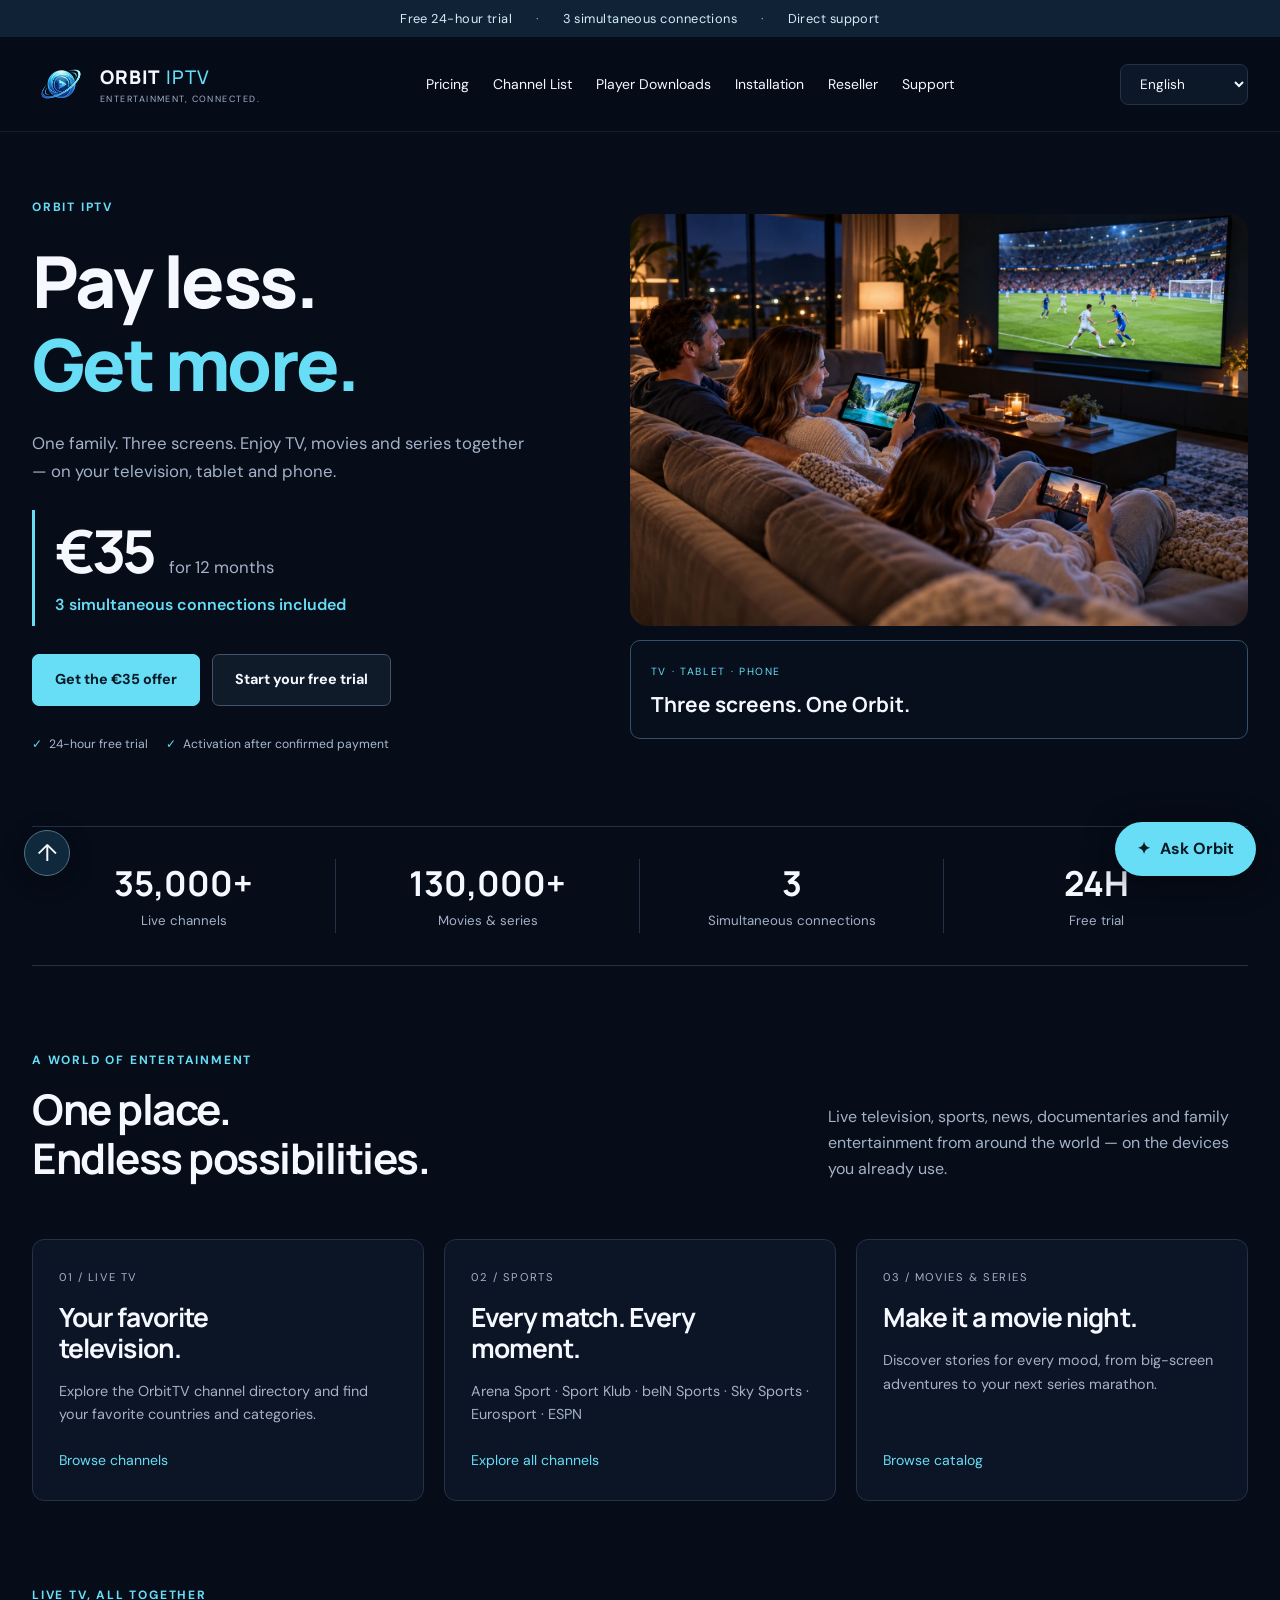
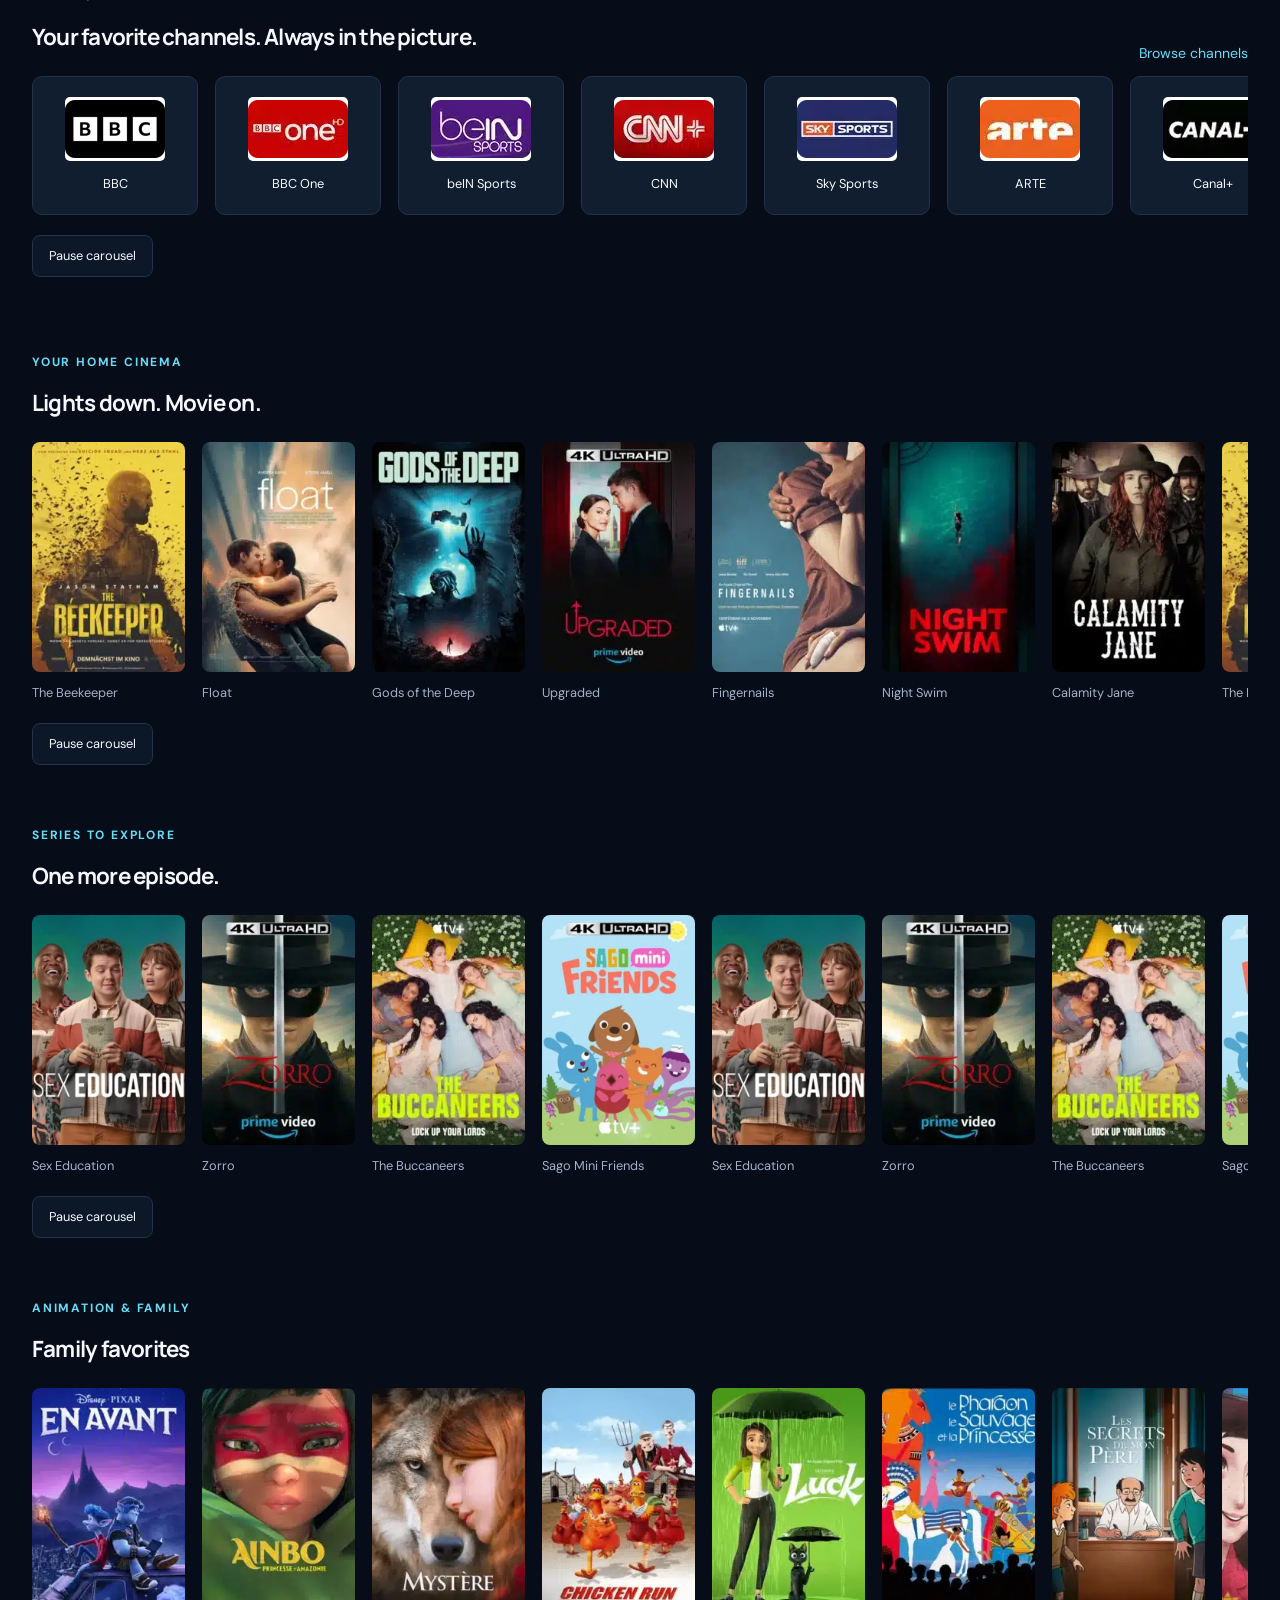
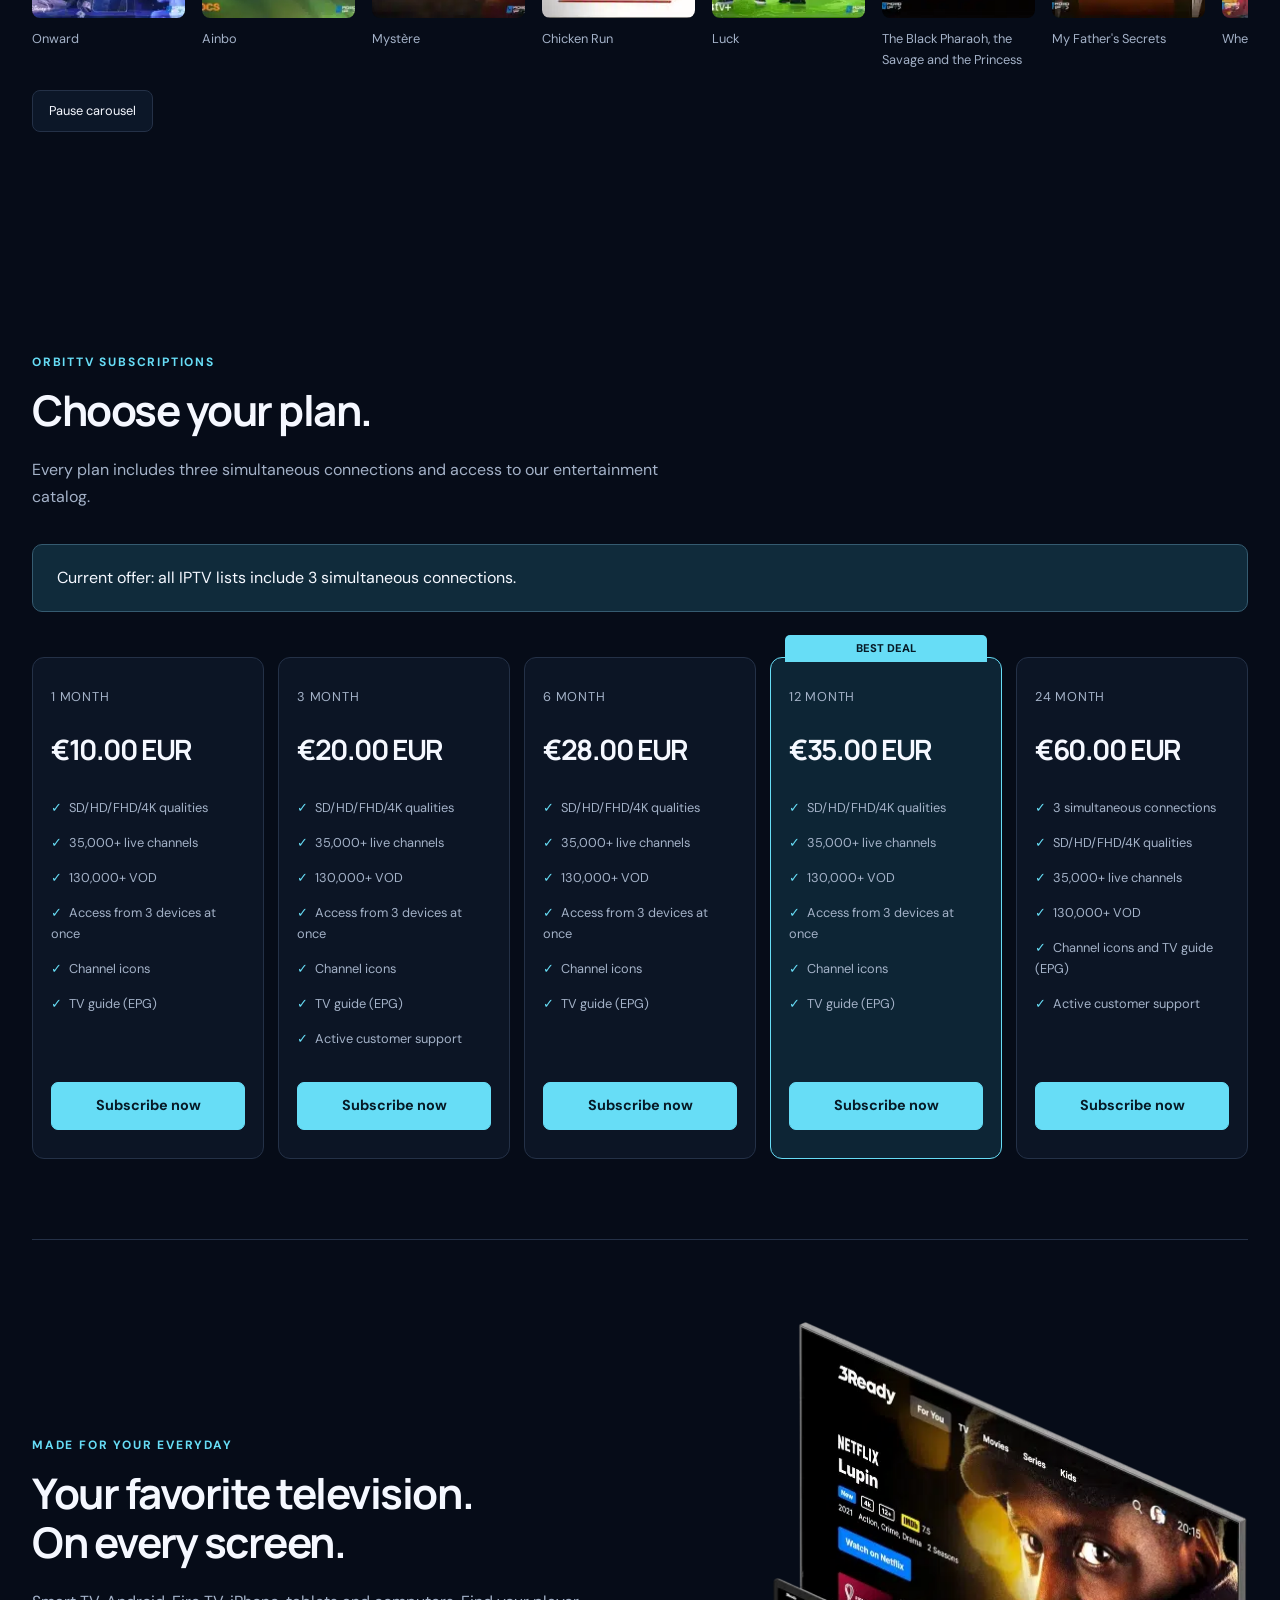
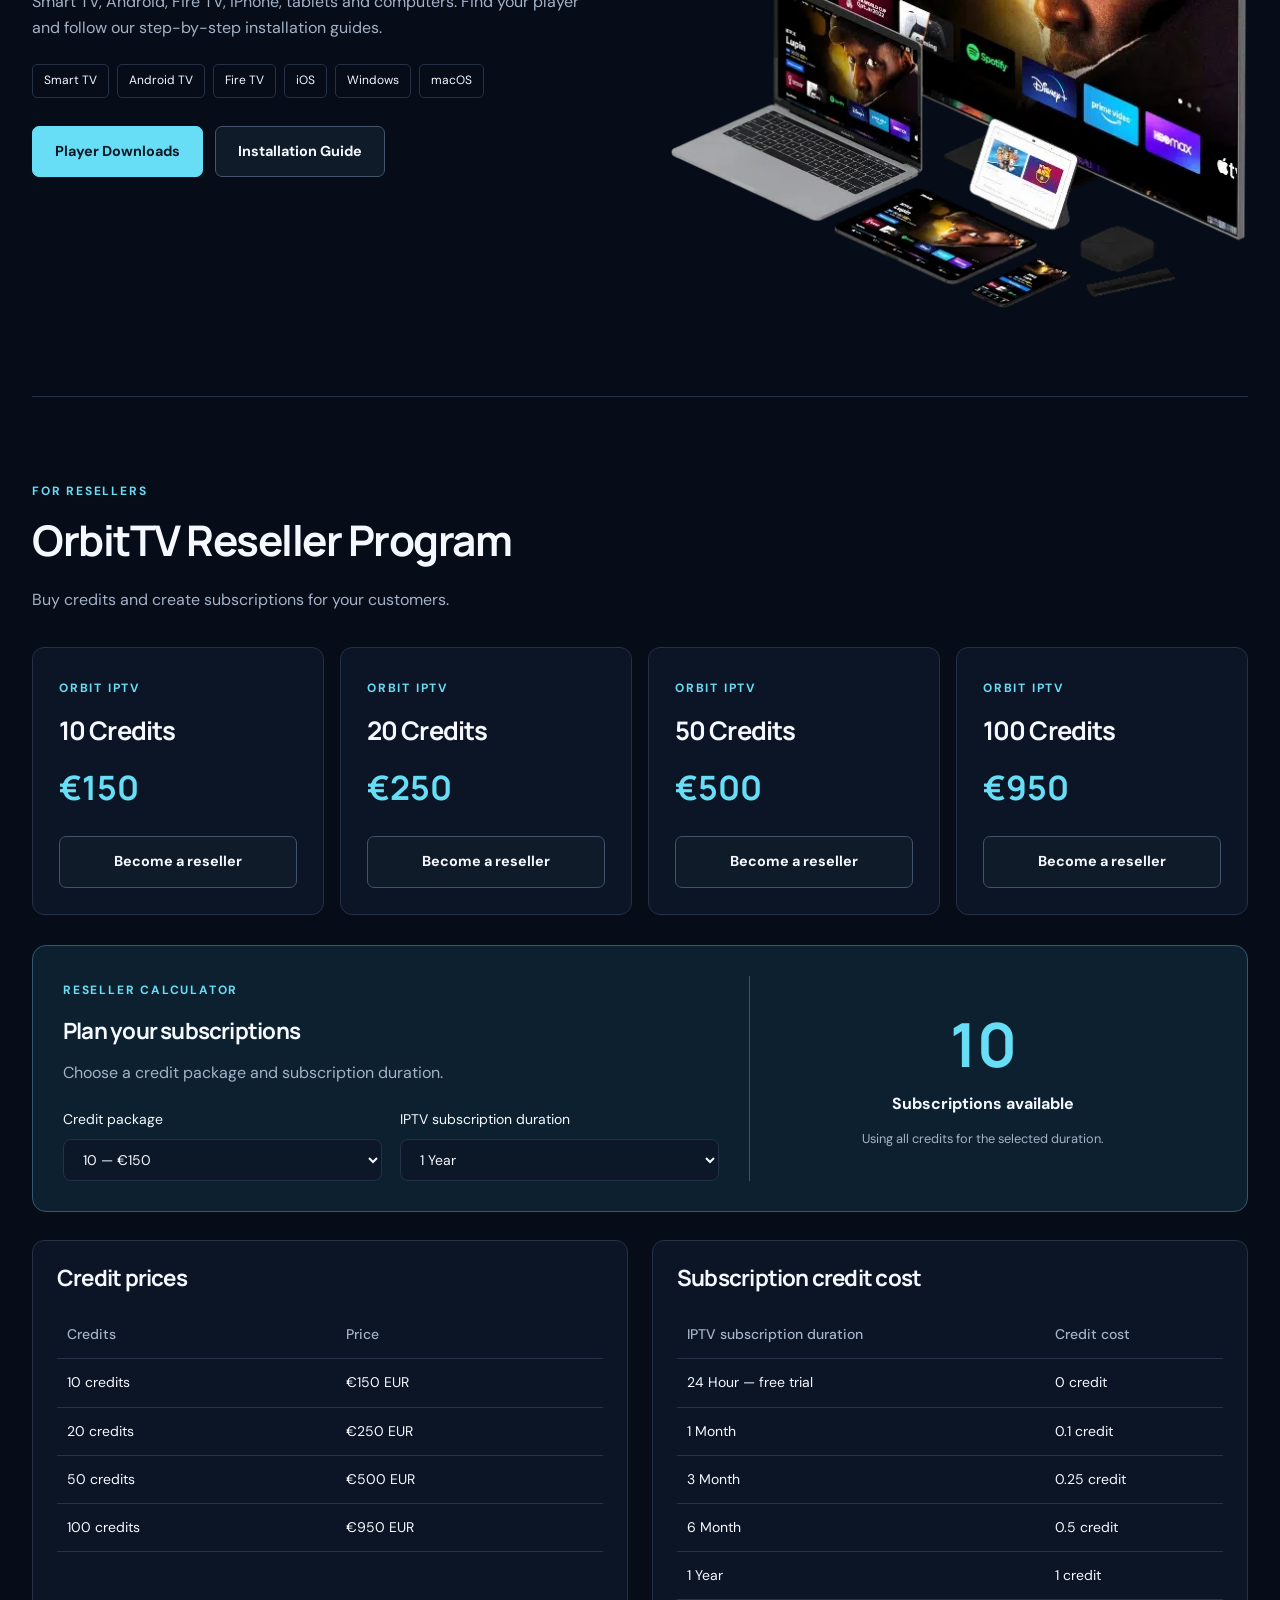
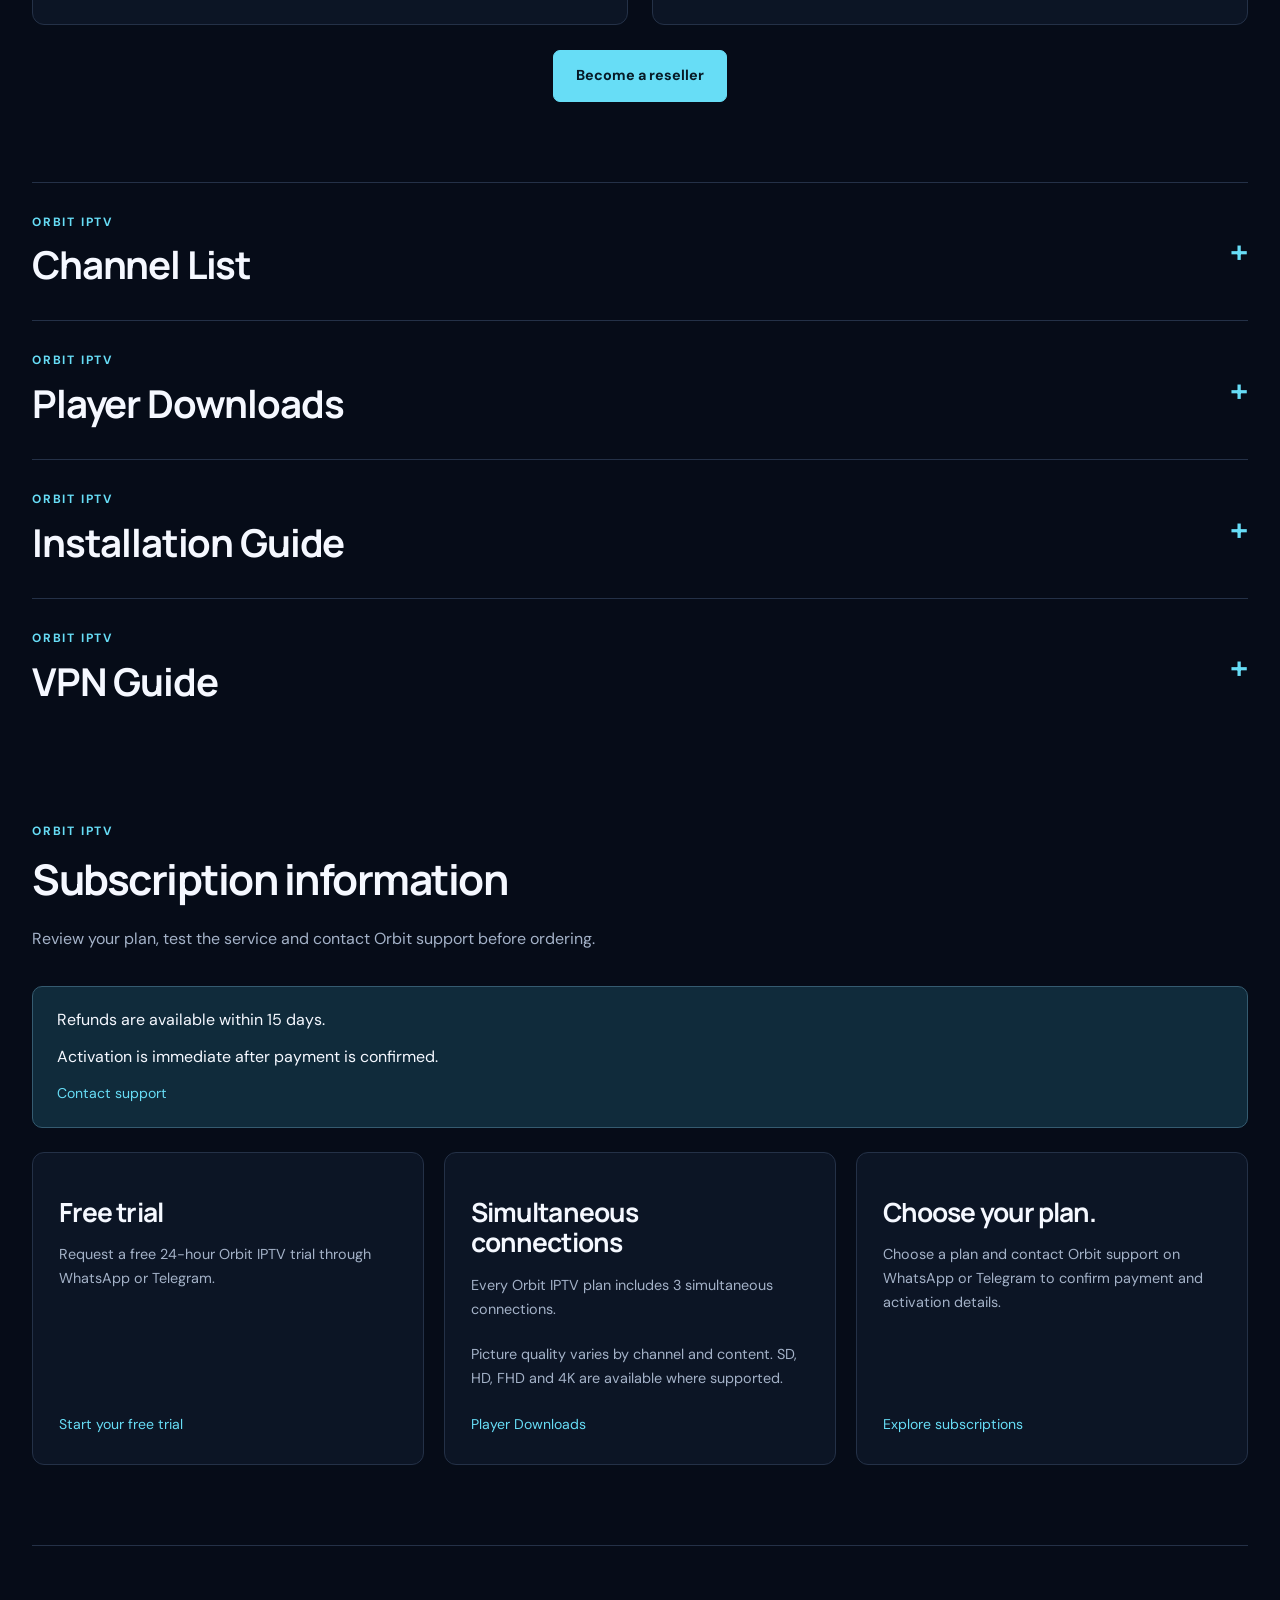
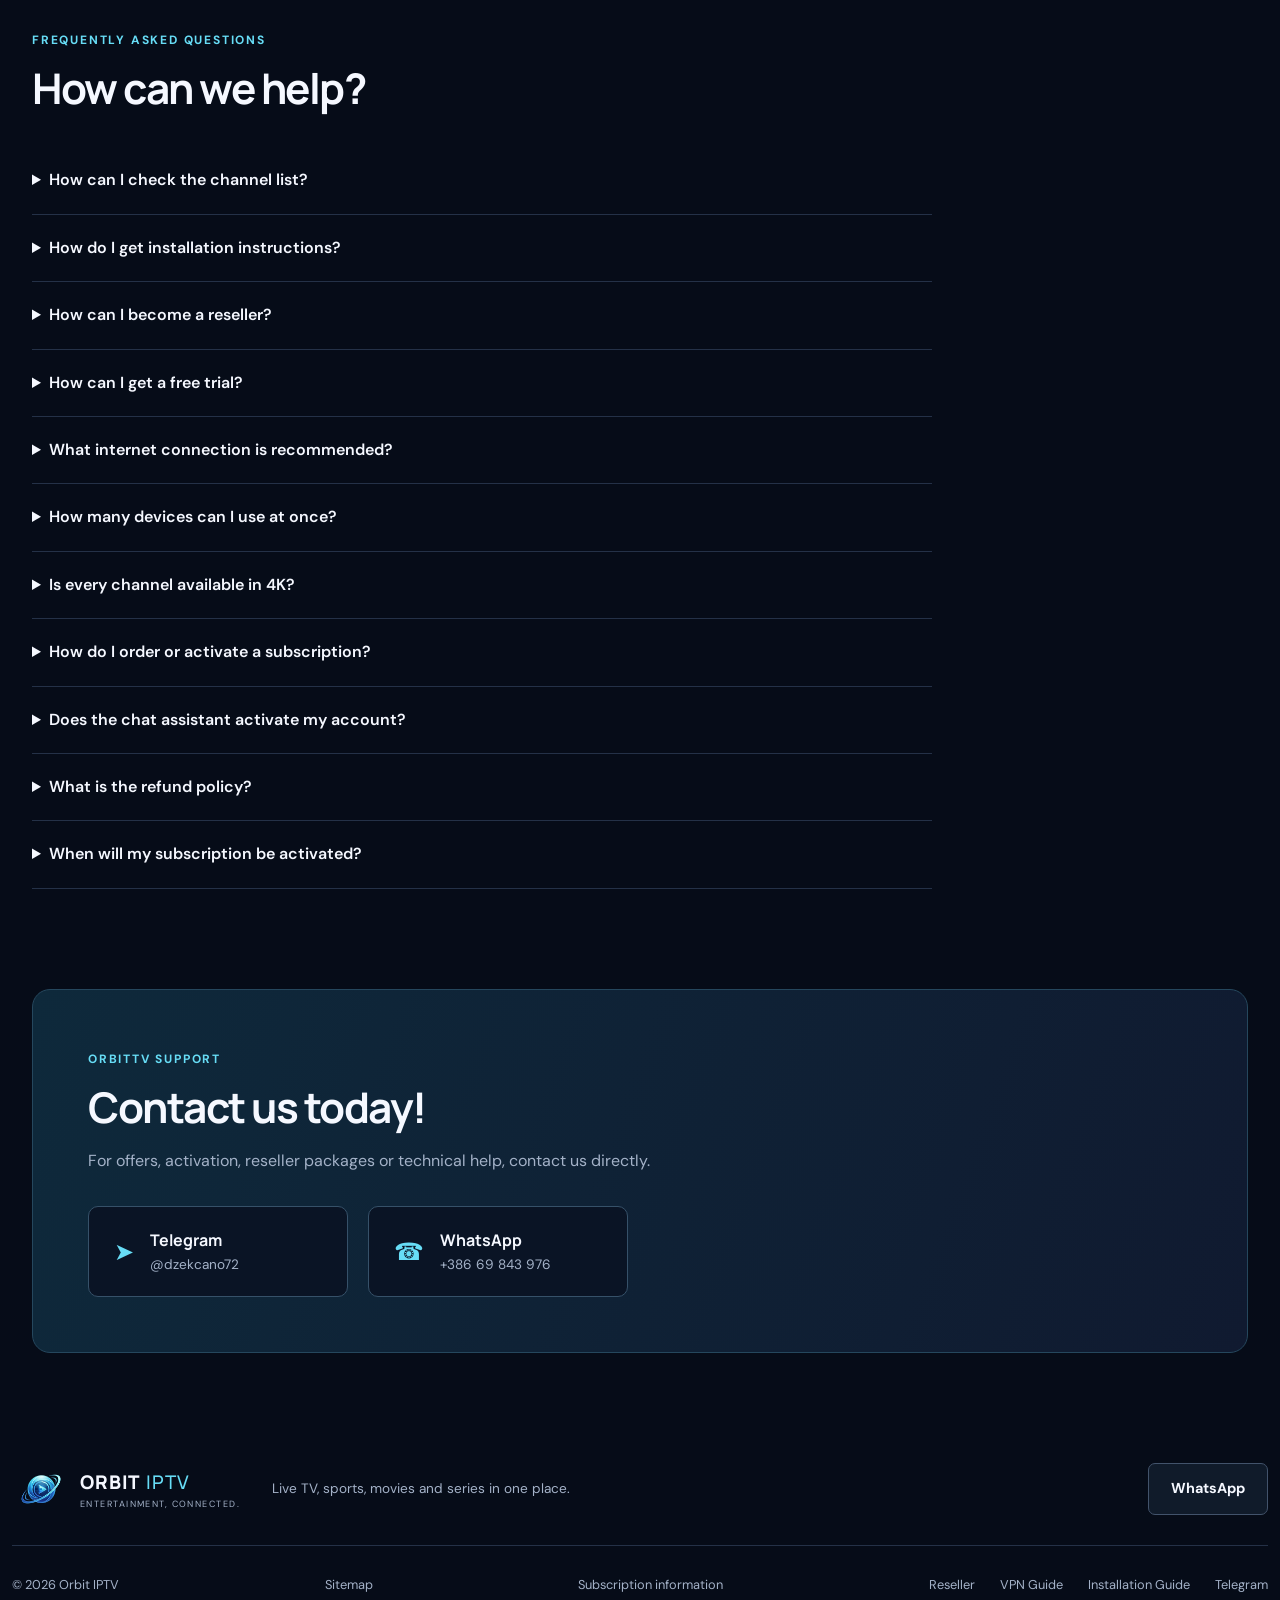
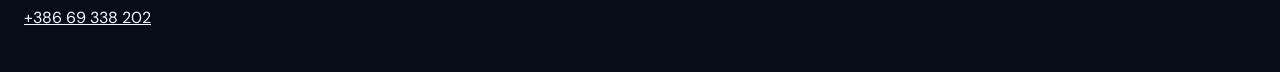
==== commit 8523314a: "Add additional phone contact while preserving existing numbers" ====
--- a/index.html
+++ b/index.html
@@ -256,4 +256,4 @@
 <details class="guide" id="vpn-windows"><summary data-i18n="windows">💻 Windows computer</summary><div class="guide-body"><ol class="steps"><li data-i18n-html="w1">Download Proton VPN from the <a href="https://protonvpn.com/download-windows" target="_blank" rel="noopener">official Windows page</a>.</li><li data-i18n="w2">Run the installer and finish setup.</li><li data-i18n="w3">Open Proton VPN and sign in.</li><li data-i18n="w4">Click Quick Connect or choose a server manually.</li><li data-i18n="w5">After connecting, reopen your IPTV app.</li></ol><div class="note" data-i18n="note">If you still have connection problems, contact us on Telegram or WhatsApp.</div></div></details>
 </div></section>
 <section class="contact" id="vpn-kontakt"><div class="wrap"><div class="contact-card"><div><h2 data-i18n="contactTitle">📲 Contact us today!</h2><p data-i18n="contactCopy">For help with setup or connection issues, contact us directly.</p></div><div class="contact-actions"><a class="btn" href="https://t.me/dzekcano72" target="_blank" rel="noopener">💬 Telegram: @dzekcano72</a><a class="btn primary" href="https://wa.me/38669843976" target="_blank" rel="noopener">📱 WhatsApp: +386 69 843 976</a></div></div></div></section>
-</div></details></section><section id="subscription-information" class="section subscription-information"><div class="section-heading"><span class="eyebrow">Orbit IPTV</span><h2>Subscription information</h2><p>Review your plan, test the service and contact Orbit support before ordering.</p></div><div class="subscription-policies"><p>Refunds are available within 15 days.</p><p>Activation is immediate after payment is confirmed.</p><a class="text-link" href="https://wa.me/38669843976">Contact support</a></div><div class="category-grid"><article class="category-card"><h3>Free trial</h3><p>Request a free 24-hour Orbit IPTV trial through WhatsApp or Telegram.</p><a class="text-link" href="https://wa.me/38669843976?text=Hello%2C%20I%20would%20like%20a%20free%2024-hour%20Orbit%20IPTV%20trial.">Start your free trial</a></article><article class="category-card"><h3>Simultaneous connections</h3><p>Every Orbit IPTV plan includes 3 simultaneous connections.</p><p>Picture quality varies by channel and content. SD, HD, FHD and 4K are available where supported.</p><a class="text-link" href="#players">Player Downloads</a></article><article class="category-card"><h3>Choose your plan.</h3><p>Choose a plan and contact Orbit support on WhatsApp or Telegram to confirm payment and activation details.</p><a class="text-link" href="#pricing">Explore subscriptions</a></article></div></section><section id="faq" class="section"><div class="section-heading"><span class="eyebrow">Frequently Asked Questions</span><h2>How can we help?</h2></div><div class="faq"><details><summary>How can I check the channel list?</summary><p>Open the Channel List, find a country or category, and select it to view the available channels.</p></details><details><summary>How do I get installation instructions?</summary><p>Open the OrbitTV Installation Guide or contact us for help.</p></details><details><summary>How can I become a reseller?</summary><p>Choose a credit package and contact us through Telegram or WhatsApp.</p></details><details><summary>How can I get a free trial?</summary><p>Request a free 24-hour Orbit IPTV trial through WhatsApp or Telegram.</p></details><details><summary>What internet connection is recommended?</summary><p>A stable broadband connection is recommended; higher quality streams require more bandwidth.</p></details><details><summary>How many devices can I use at once?</summary><p>Every Orbit IPTV plan includes 3 simultaneous connections.</p></details><details><summary>Is every channel available in 4K?</summary><p>Picture quality varies by channel and content. SD, HD, FHD and 4K are available where supported.</p></details><details><summary>How do I order or activate a subscription?</summary><p>Choose a plan and contact Orbit support on WhatsApp or Telegram to confirm payment and activation details.</p></details><details><summary>Does the chat assistant activate my account?</summary><p>The assistant answers common questions. Orbit support handles payments, activation and account-specific requests.</p></details><details><summary>What is the refund policy?</summary><p>Refunds are available within 15 days.</p><a class="text-link" href="https://wa.me/38669843976">Contact support</a></details><details><summary>When will my subscription be activated?</summary><p>Activation is immediate after payment is confirmed.</p></details></div></section><section id="support" class="support"><span class="eyebrow">OrbitTV support</span><h2>Contact us today!</h2><p>For offers, activation, reseller packages or technical help, contact us directly.</p><div class="contact-grid"><a href="https://t.me/dzekcano72" target="_blank" rel="noopener noreferrer"><span class="contact-icon telegram">➤</span><span><strong>Telegram</strong><small>@dzekcano72</small></span></a><a href="https://wa.me/38669843976" target="_blank" rel="noopener noreferrer"><span class="contact-icon whatsapp">☎</span><span><strong>WhatsApp</strong><small>+386 69 843 976</small></span></a></div></section></main><footer class="footer"><div class="footer-top"><a class="brand" href="#top" aria-label="Orbit IPTV home"><img src="assets/logo.png" width="58" height="50" alt="Orbit IPTV"><span>ORBIT<span class="brand-light"> IPTV</span><small>ENTERTAINMENT, CONNECTED.</small></span></a><p>Live TV, sports, movies and series in one place.</p><a class="button" href="https://wa.me/38669843976">WhatsApp</a></div><div class="footer-bottom"><span>© 2026 Orbit IPTV</span><a href="sitemap.xml">Sitemap</a><a href="#subscription-information">Subscription information</a><nav><a href="#resellers">Reseller</a><a href="#vpn">VPN Guide</a><a href="#installation">Installation Guide</a><a href="https://t.me/dzekcano72">Telegram</a></nav></div></footer><a class="back-top" href="#top" aria-label="Back to top" title="Back to top">↑</a><button class="chat-toggle" aria-controls="orbit-chat" aria-expanded="false"><span aria-hidden="true">✦</span> <span>Ask Orbit</span></button><section id="orbit-chat" class="chat-panel" aria-label="Orbit assistant" hidden><div class="chat-heading"><div><strong>Orbit assistant</strong><small>Automated answers</small></div><button class="chat-close" aria-label="Close chat">×</button></div><div class="chat-messages" role="log" aria-live="polite" aria-relevant="additions"></div><div class="chat-suggestions"><button data-topic="plans">Plans &amp; prices</button><button data-topic="trial">Free trial</button><button data-topic="setup">Installation</button><button data-topic="support">Contact support</button><button data-topic="reseller">Reseller</button></div><form class="chat-form"><label for="chat-input" class="sr-only">Your question</label><input id="chat-input" autocomplete="off" maxlength="500" placeholder="Ask about Orbit IPTV…" required><button type="submit" aria-label="Send message">Send</button></form><a class="chat-human" href="https://wa.me/38669843976">Talk to us on WhatsApp</a></section></body></html>+</div></details></section><section id="subscription-information" class="section subscription-information"><div class="section-heading"><span class="eyebrow">Orbit IPTV</span><h2>Subscription information</h2><p>Review your plan, test the service and contact Orbit support before ordering.</p></div><div class="subscription-policies"><p>Refunds are available within 15 days.</p><p>Activation is immediate after payment is confirmed.</p><a class="text-link" href="https://wa.me/38669843976">Contact support</a></div><div class="category-grid"><article class="category-card"><h3>Free trial</h3><p>Request a free 24-hour Orbit IPTV trial through WhatsApp or Telegram.</p><a class="text-link" href="https://wa.me/38669843976?text=Hello%2C%20I%20would%20like%20a%20free%2024-hour%20Orbit%20IPTV%20trial.">Start your free trial</a></article><article class="category-card"><h3>Simultaneous connections</h3><p>Every Orbit IPTV plan includes 3 simultaneous connections.</p><p>Picture quality varies by channel and content. SD, HD, FHD and 4K are available where supported.</p><a class="text-link" href="#players">Player Downloads</a></article><article class="category-card"><h3>Choose your plan.</h3><p>Choose a plan and contact Orbit support on WhatsApp or Telegram to confirm payment and activation details.</p><a class="text-link" href="#pricing">Explore subscriptions</a></article></div></section><section id="faq" class="section"><div class="section-heading"><span class="eyebrow">Frequently Asked Questions</span><h2>How can we help?</h2></div><div class="faq"><details><summary>How can I check the channel list?</summary><p>Open the Channel List, find a country or category, and select it to view the available channels.</p></details><details><summary>How do I get installation instructions?</summary><p>Open the OrbitTV Installation Guide or contact us for help.</p></details><details><summary>How can I become a reseller?</summary><p>Choose a credit package and contact us through Telegram or WhatsApp.</p></details><details><summary>How can I get a free trial?</summary><p>Request a free 24-hour Orbit IPTV trial through WhatsApp or Telegram.</p></details><details><summary>What internet connection is recommended?</summary><p>A stable broadband connection is recommended; higher quality streams require more bandwidth.</p></details><details><summary>How many devices can I use at once?</summary><p>Every Orbit IPTV plan includes 3 simultaneous connections.</p></details><details><summary>Is every channel available in 4K?</summary><p>Picture quality varies by channel and content. SD, HD, FHD and 4K are available where supported.</p></details><details><summary>How do I order or activate a subscription?</summary><p>Choose a plan and contact Orbit support on WhatsApp or Telegram to confirm payment and activation details.</p></details><details><summary>Does the chat assistant activate my account?</summary><p>The assistant answers common questions. Orbit support handles payments, activation and account-specific requests.</p></details><details><summary>What is the refund policy?</summary><p>Refunds are available within 15 days.</p><a class="text-link" href="https://wa.me/38669843976">Contact support</a></details><details><summary>When will my subscription be activated?</summary><p>Activation is immediate after payment is confirmed.</p></details></div></section><section id="support" class="support"><span class="eyebrow">OrbitTV support</span><h2>Contact us today!</h2><p>For offers, activation, reseller packages or technical help, contact us directly.</p><div class="contact-grid"><a href="https://t.me/dzekcano72" target="_blank" rel="noopener noreferrer"><span class="contact-icon telegram">➤</span><span><strong>Telegram</strong><small>@dzekcano72</small></span></a><a href="https://wa.me/38669843976" target="_blank" rel="noopener noreferrer"><span class="contact-icon whatsapp">☎</span><span><strong>WhatsApp</strong><small>+386 69 843 976</small></span></a></div></section></main><footer class="footer"><div class="footer-top"><a class="brand" href="#top" aria-label="Orbit IPTV home"><img src="assets/logo.png" width="58" height="50" alt="Orbit IPTV"><span>ORBIT<span class="brand-light"> IPTV</span><small>ENTERTAINMENT, CONNECTED.</small></span></a><p>Live TV, sports, movies and series in one place.</p><a class="button" href="https://wa.me/38669843976">WhatsApp</a></div><div class="footer-bottom"><span>© 2026 Orbit IPTV</span><a href="sitemap.xml">Sitemap</a><a href="#subscription-information">Subscription information</a><nav><a href="#resellers">Reseller</a><a href="#vpn">VPN Guide</a><a href="#installation">Installation Guide</a><a href="https://t.me/dzekcano72">Telegram</a></nav></div><a href="tel:+38669338202" style="display:inline-block;padding:10px 12px;color:inherit;white-space:nowrap;text-decoration:underline">+386 69 338 202</a></footer><a class="back-top" href="#top" aria-label="Back to top" title="Back to top">↑</a><button class="chat-toggle" aria-controls="orbit-chat" aria-expanded="false"><span aria-hidden="true">✦</span> <span>Ask Orbit</span></button><section id="orbit-chat" class="chat-panel" aria-label="Orbit assistant" hidden><div class="chat-heading"><div><strong>Orbit assistant</strong><small>Automated answers</small></div><button class="chat-close" aria-label="Close chat">×</button></div><div class="chat-messages" role="log" aria-live="polite" aria-relevant="additions"></div><div class="chat-suggestions"><button data-topic="plans">Plans &amp; prices</button><button data-topic="trial">Free trial</button><button data-topic="setup">Installation</button><button data-topic="support">Contact support</button><button data-topic="reseller">Reseller</button></div><form class="chat-form"><label for="chat-input" class="sr-only">Your question</label><input id="chat-input" autocomplete="off" maxlength="500" placeholder="Ask about Orbit IPTV…" required><button type="submit" aria-label="Send message">Send</button></form><a class="chat-human" href="https://wa.me/38669843976">Talk to us on WhatsApp</a></section></body></html>
